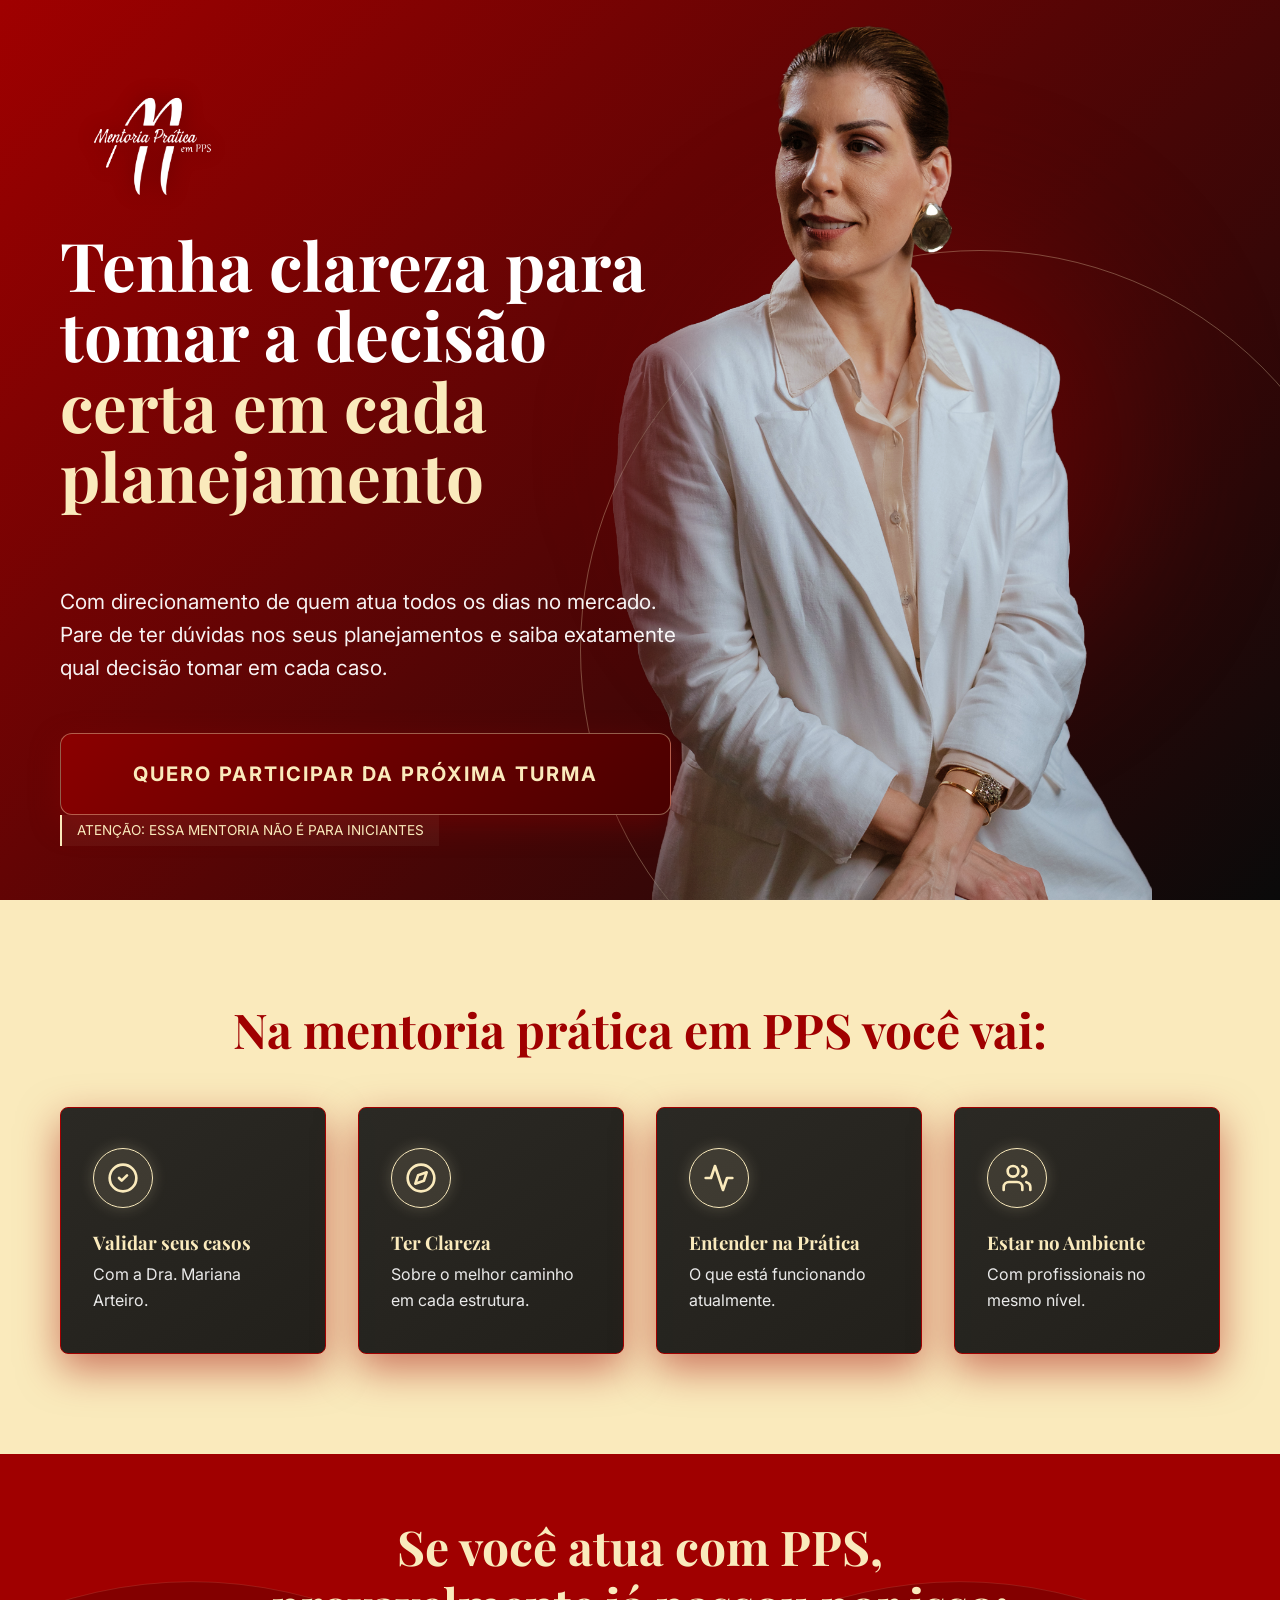
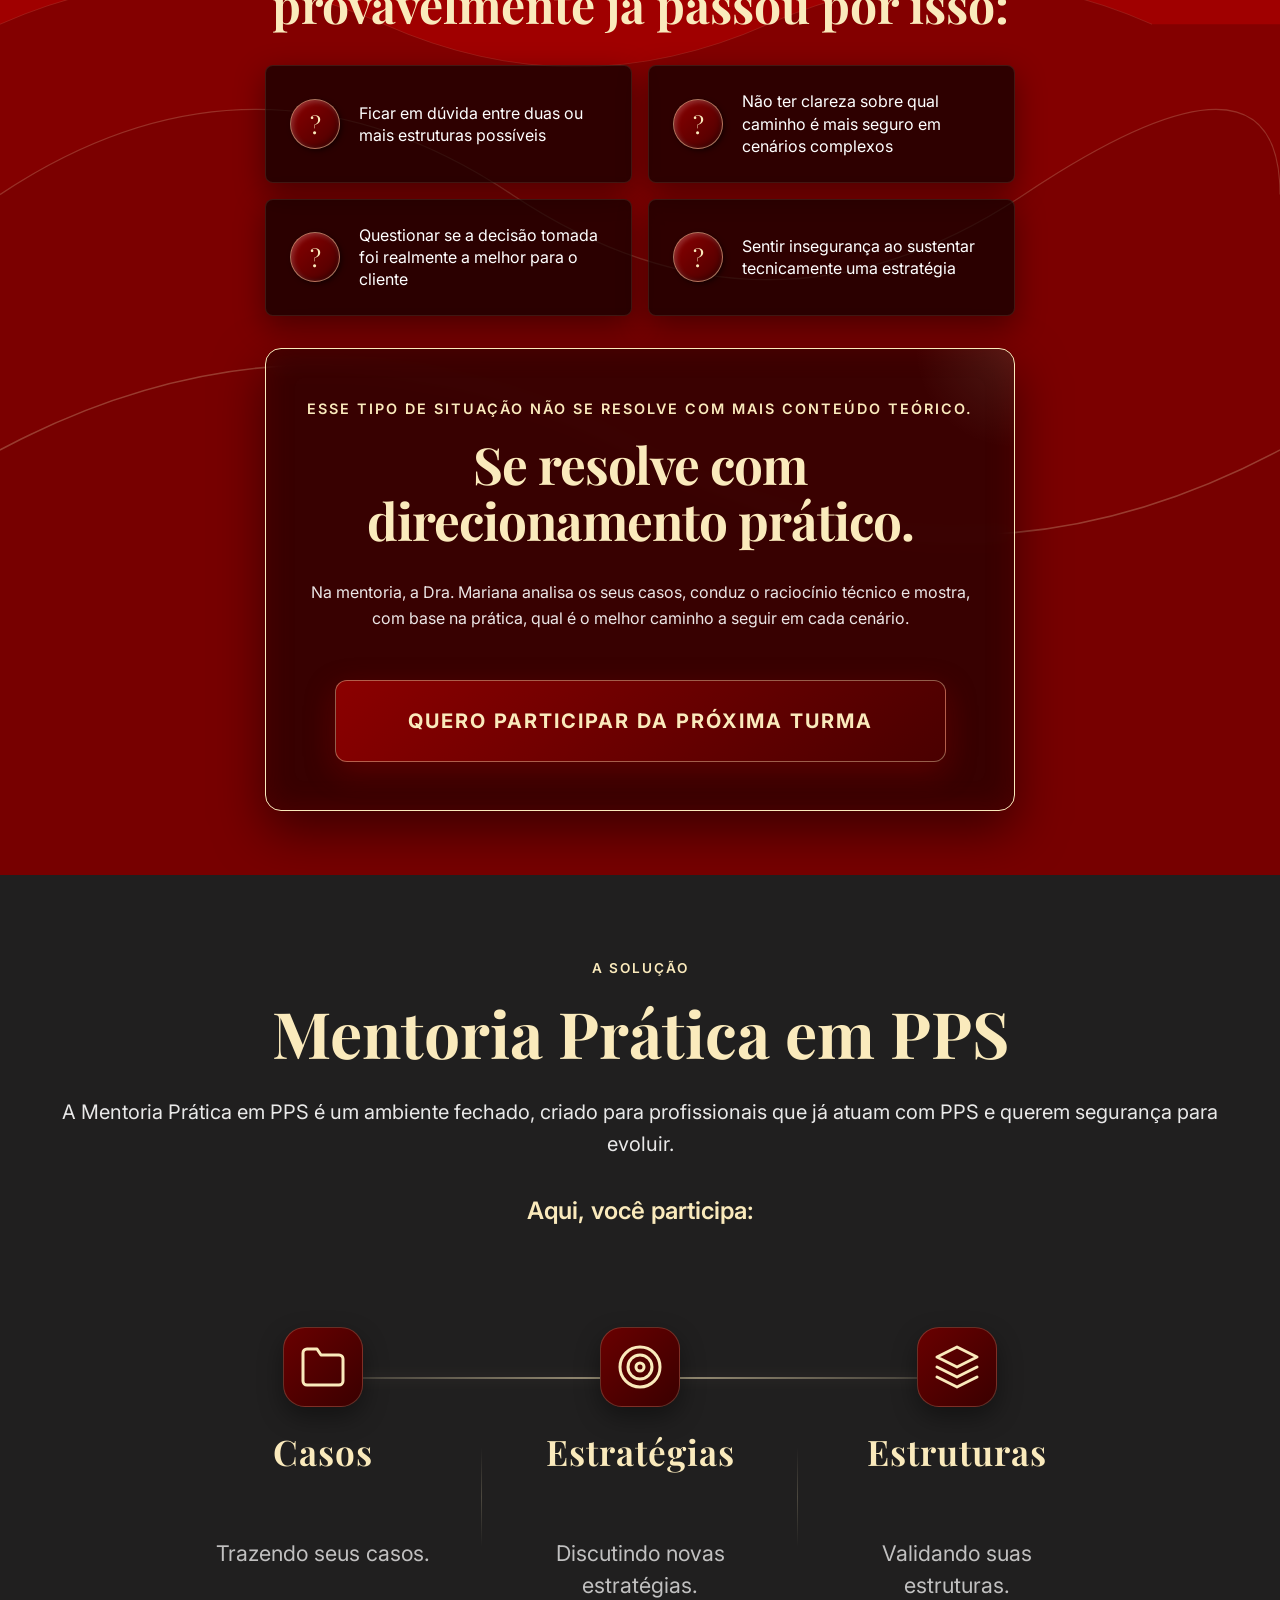
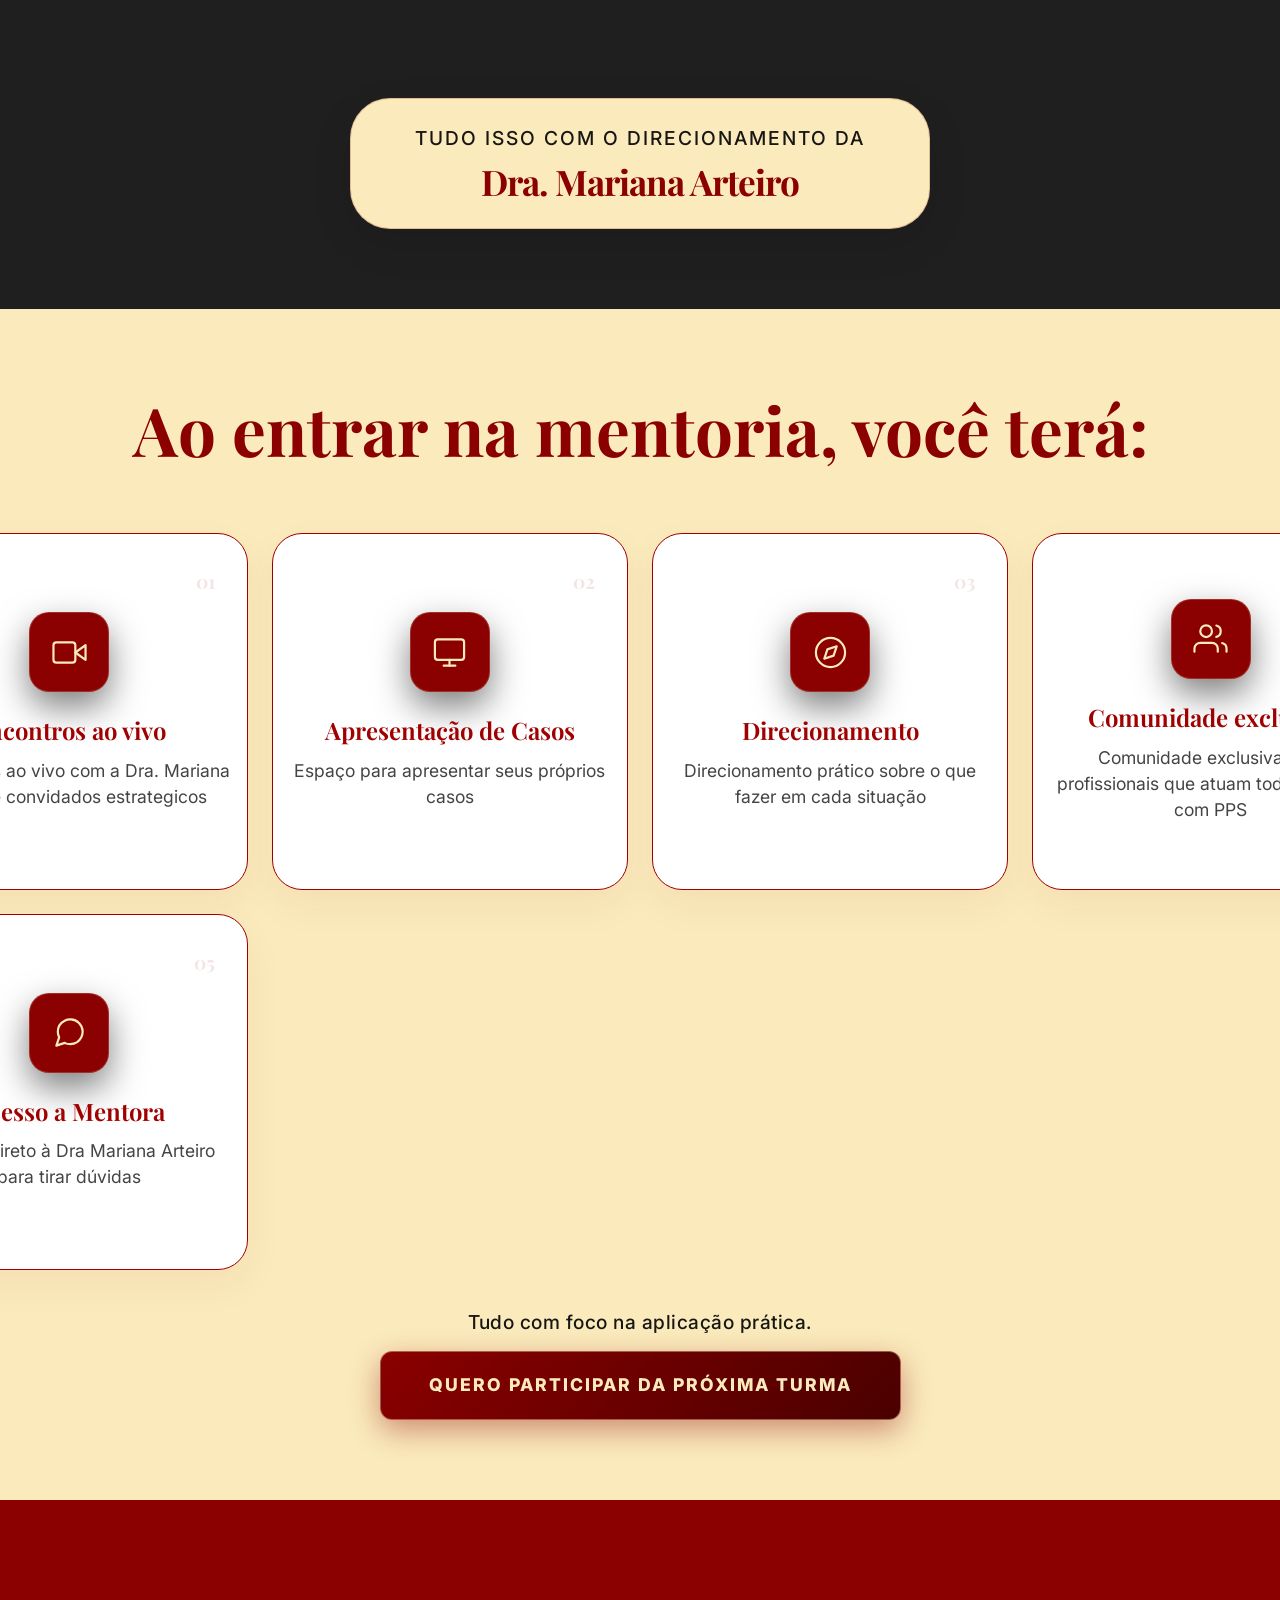
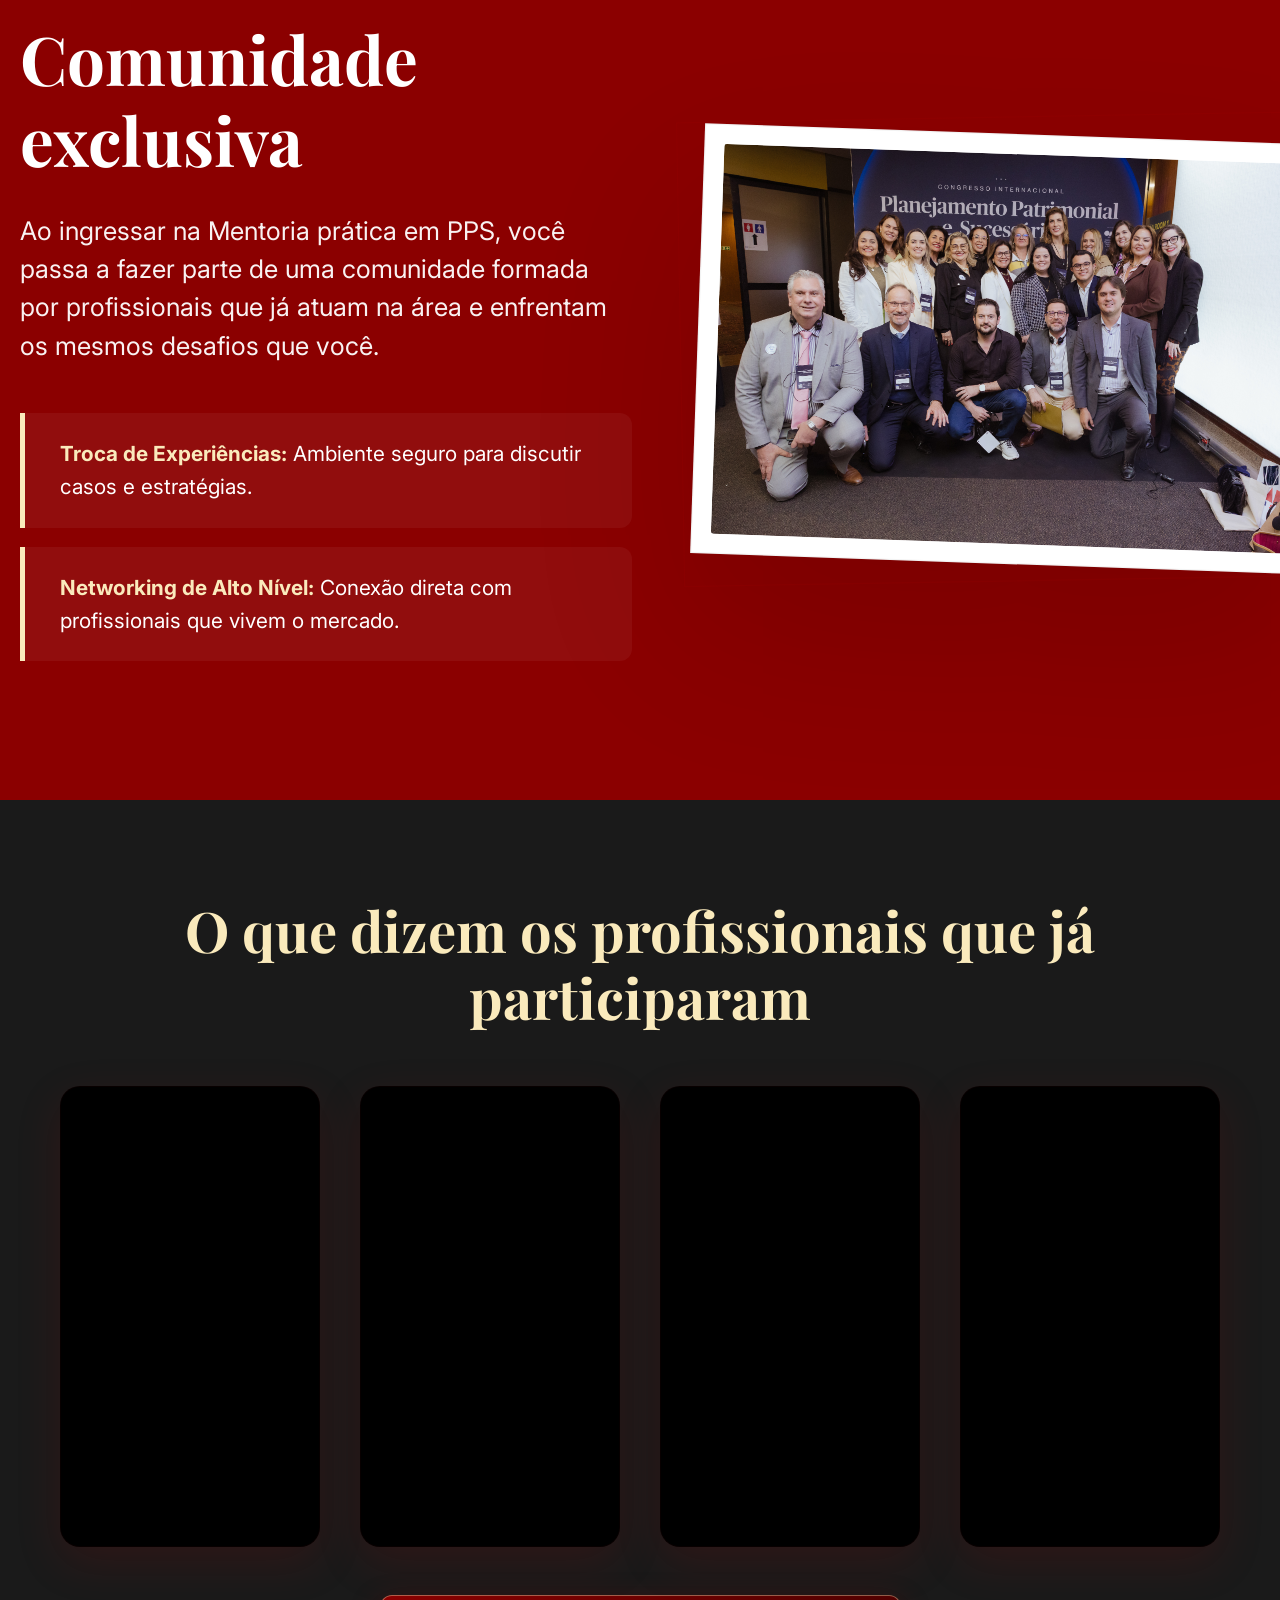
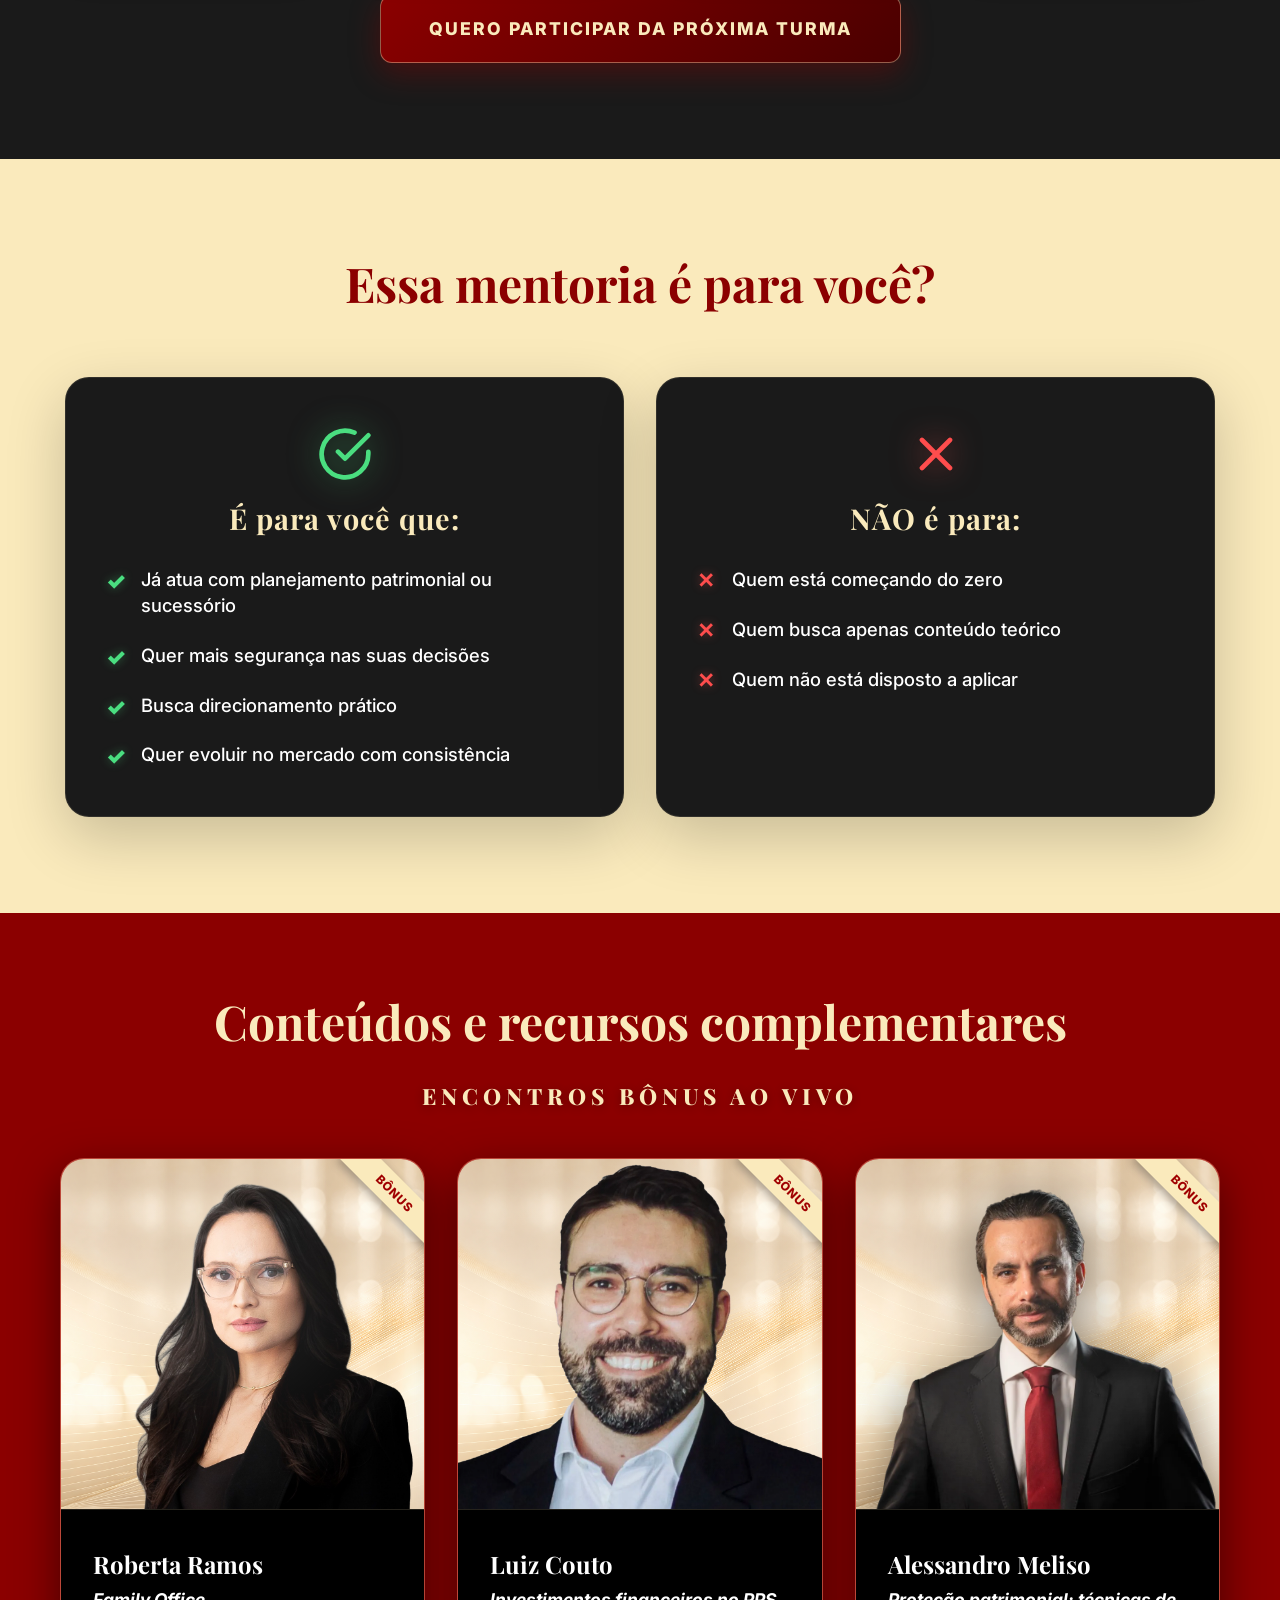
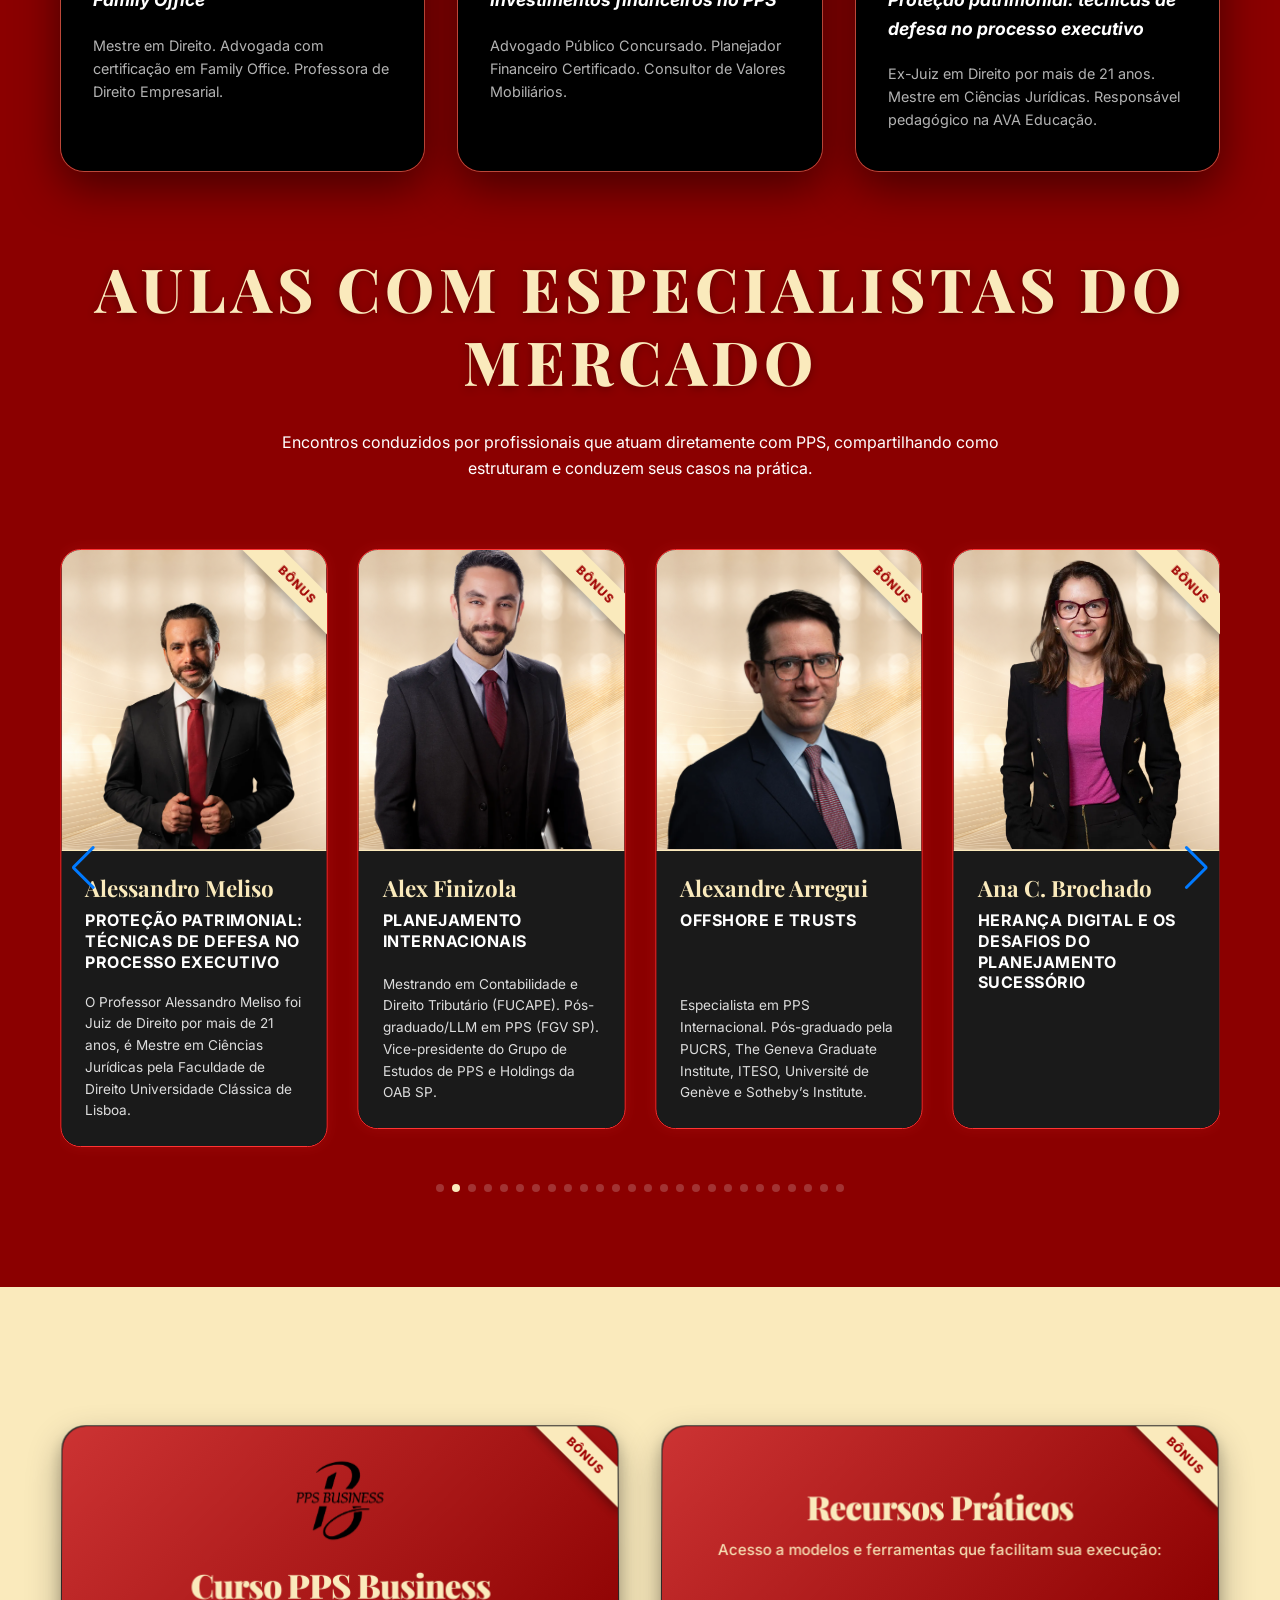
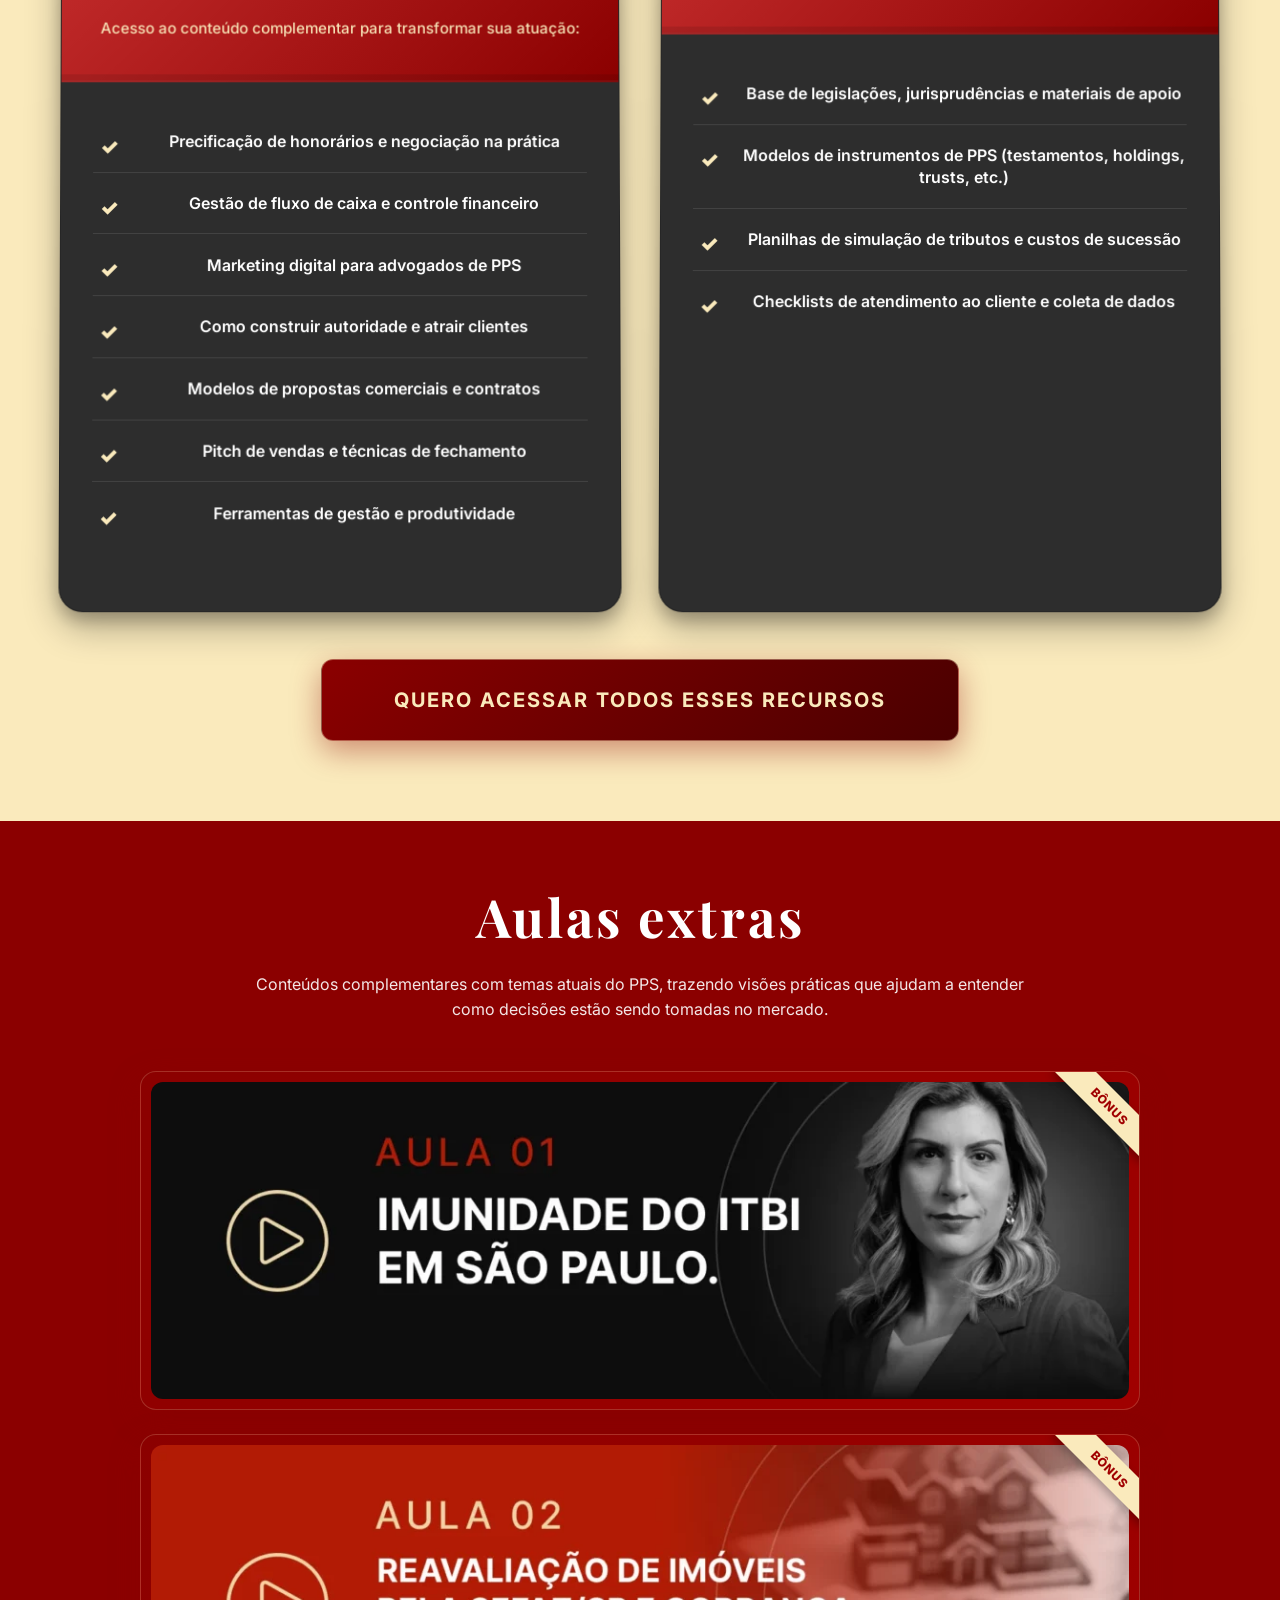
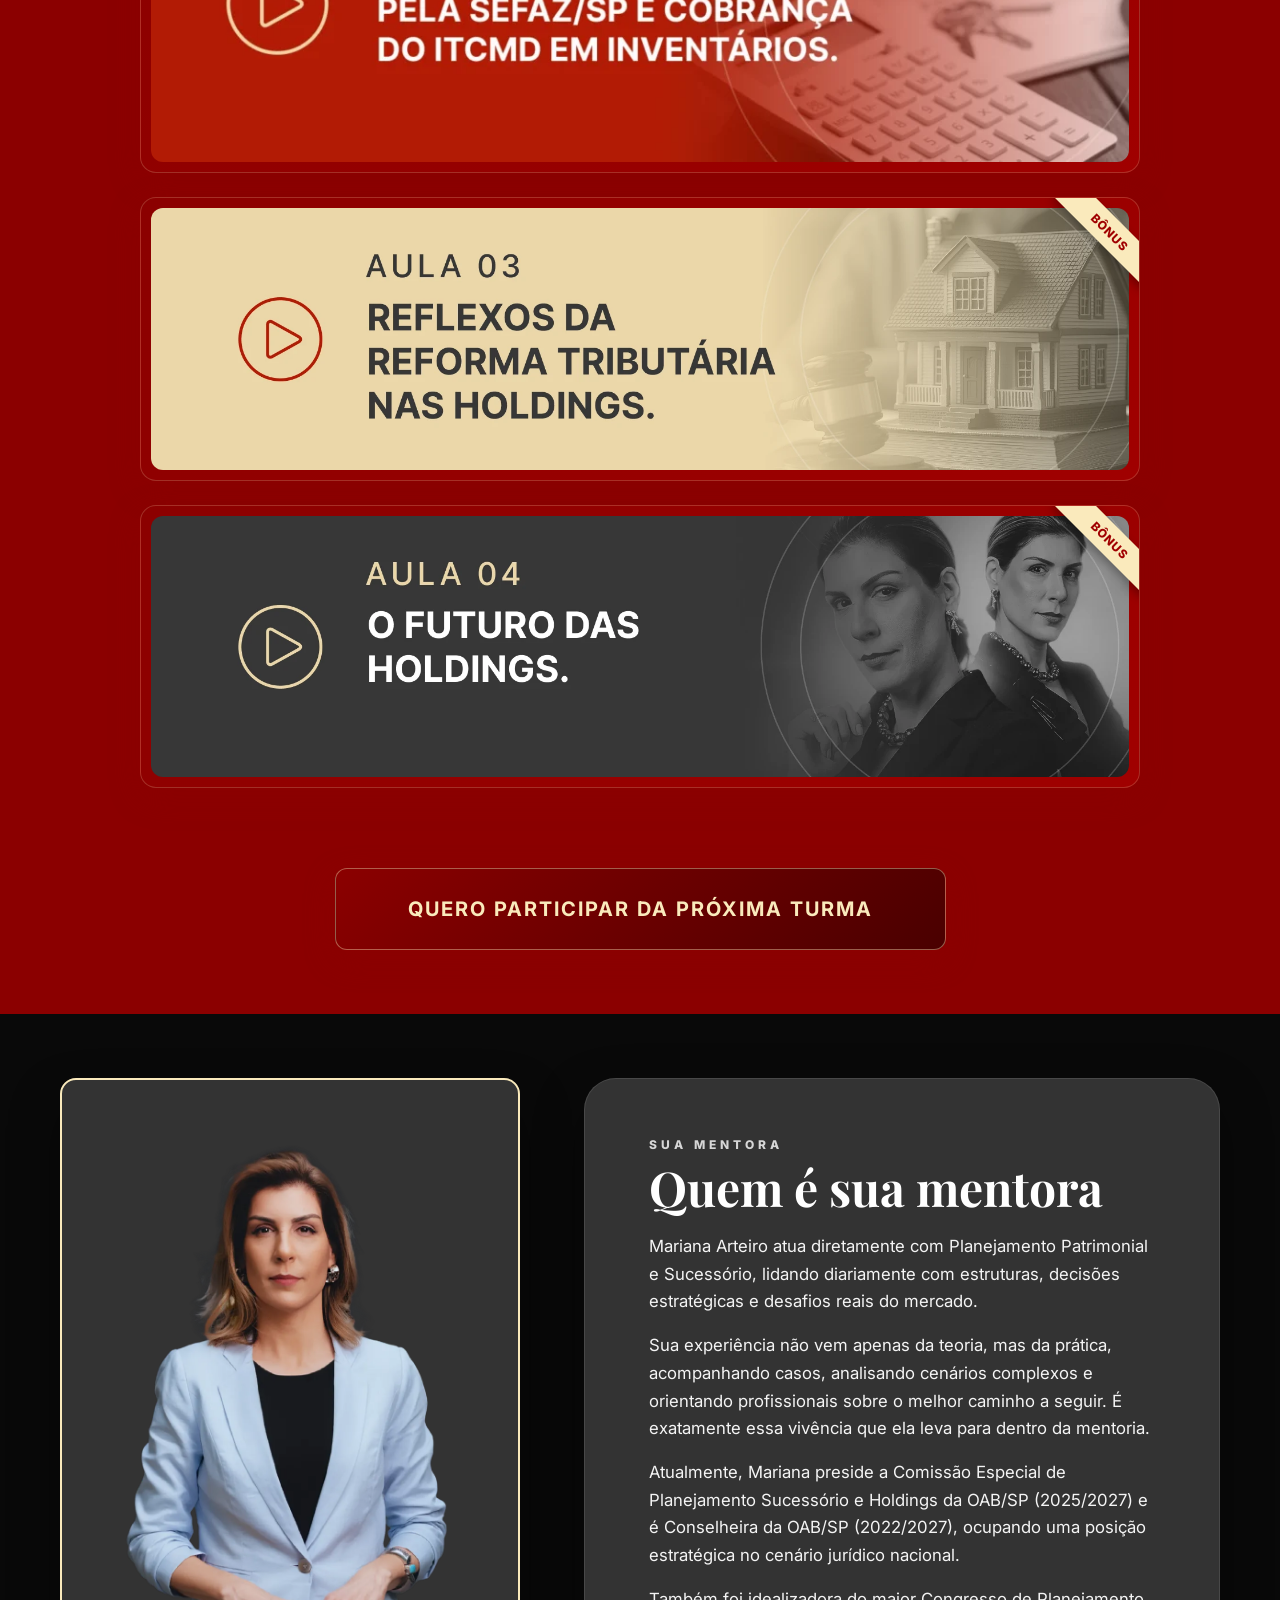
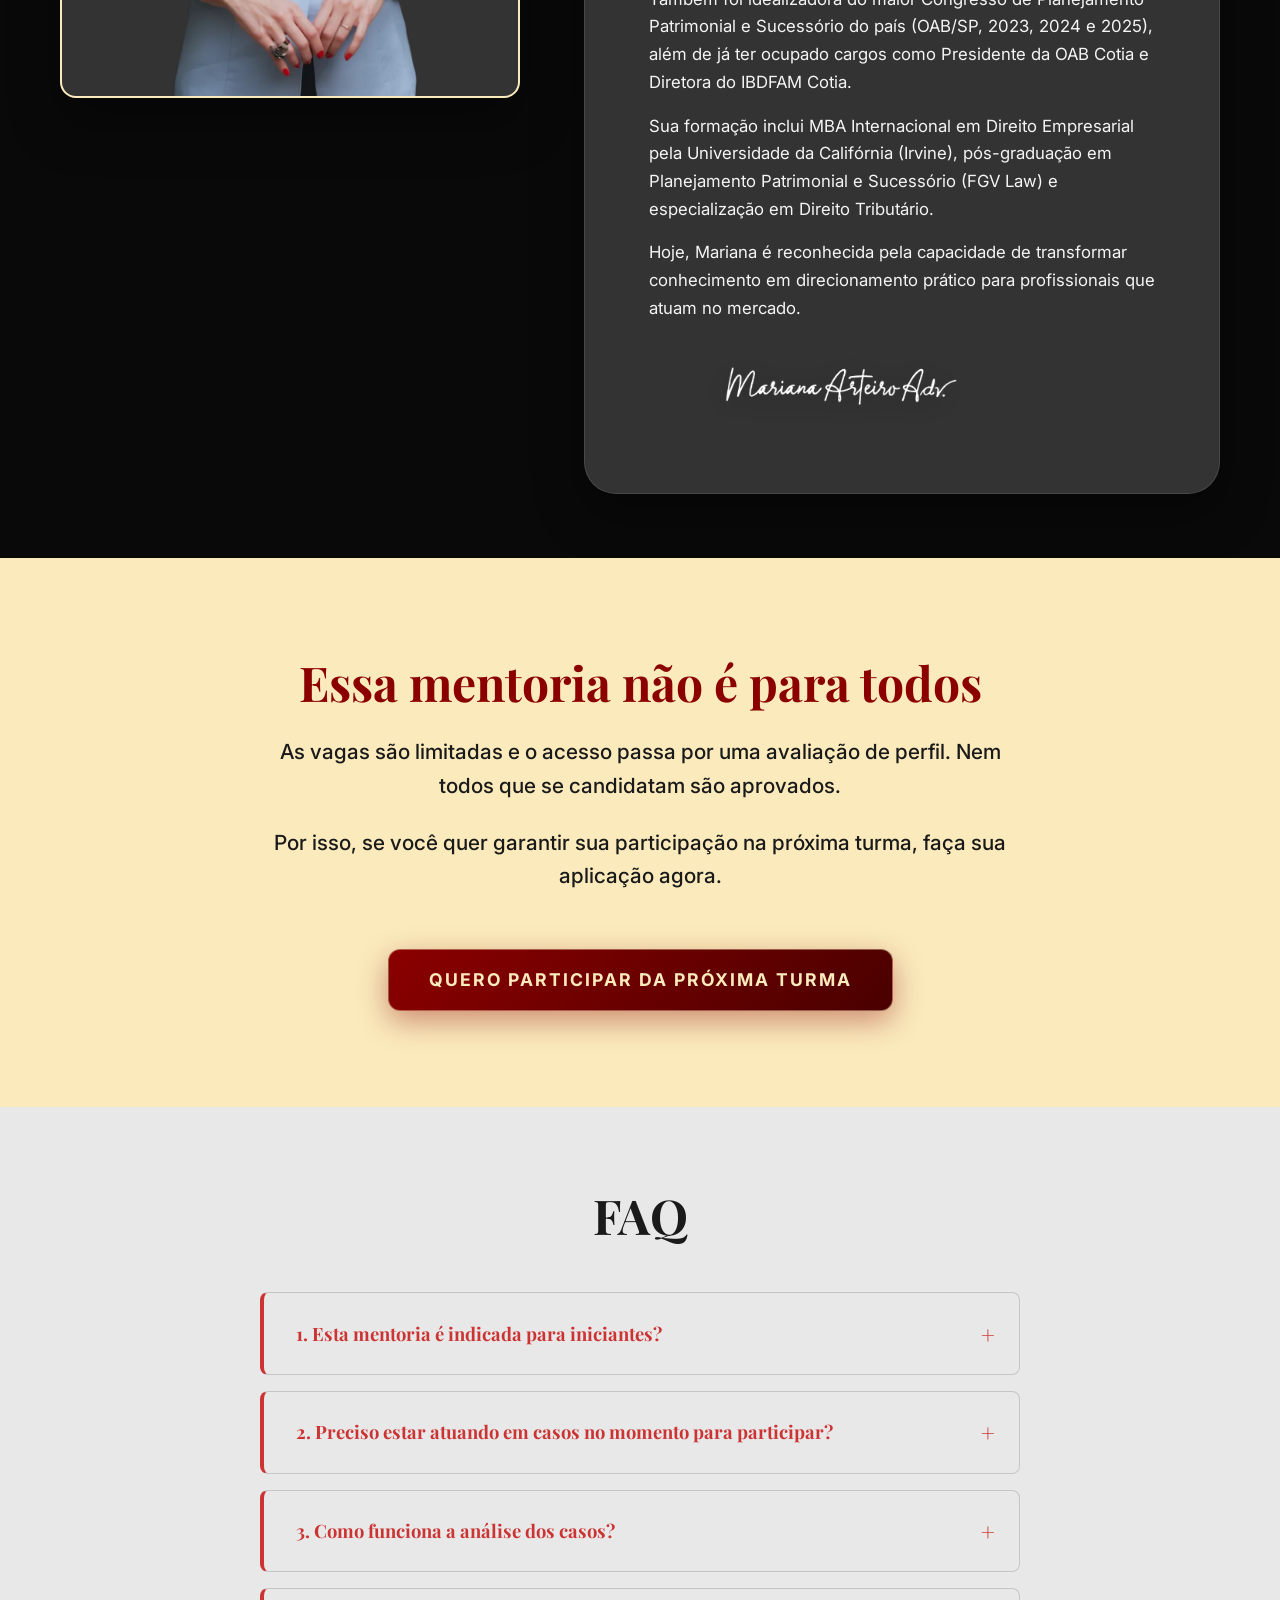
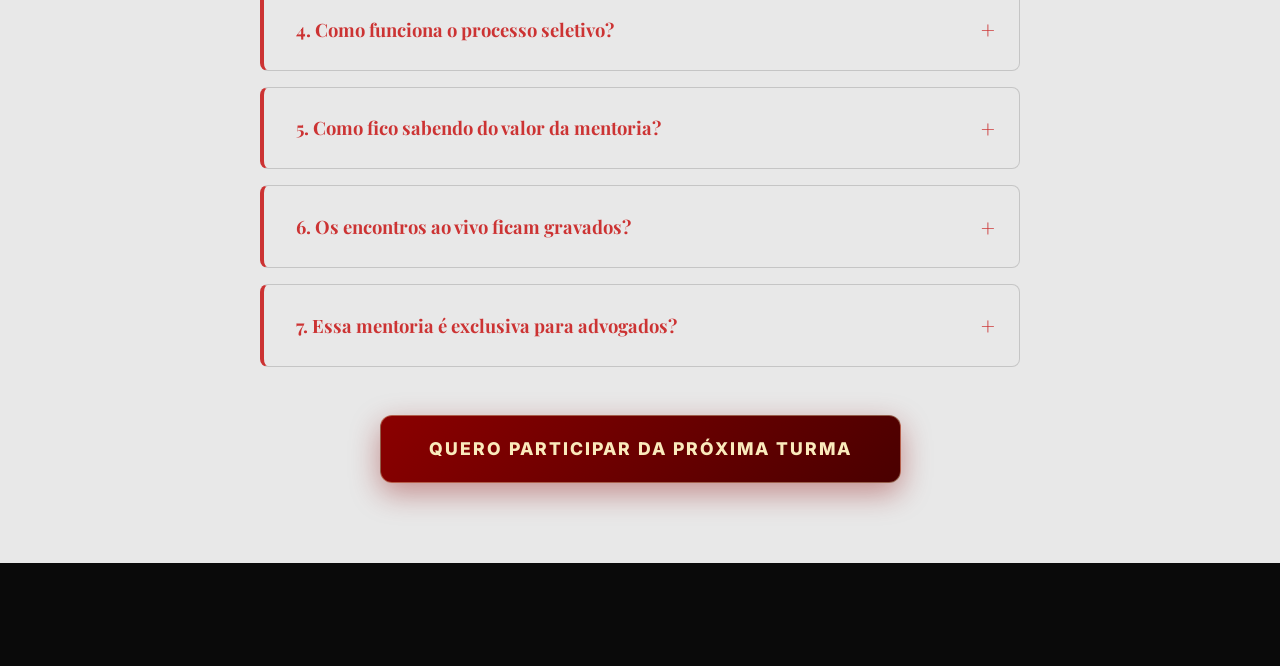
==== index.html @ 2bd65a3e "fix: estabilização total de carregamento mobile e remoção de redundâncias de animação" ====
<!DOCTYPE html>
<html lang="pt-BR">

<head>
    <meta charset="UTF-8">
    <meta name="viewport" content="width=device-width, initial-scale=1.0, maximum-scale=1.0, user-scalable=no">
    <title>Mentoria Prática em PPS | Dra. Mariana Arteiro</title>

    <!-- SEO Meta Tags -->
    <meta name="description"
        content="Mentoria prática em Planejamento Patrimonial e Sucessório. Tenha clareza para tomar a decisão certa com o direcionamento da Dra. Mariana Arteiro.">

    <!-- Open Graph / Facebook -->
    <meta property="og:type" content="website">
    <meta property="og:url" content="https://praticapps.com.br/mentoria/">
    <meta property="og:title" content="Mentoria Prática em PPS | Dra. Mariana Arteiro">
    <meta property="og:description"
        content="Tenha clareza para tomar a decisão certa nos seus planejamentos patrimoniais com o direcionamento da Dra. Mariana Arteiro.">
    <meta property="og:image" content="https://praticapps.com.br/mentoria/assets/hero-dra-mariana.png">

    <!-- Twitter -->
    <meta property="twitter:card" content="summary_large_image">
    <meta property="twitter:title" content="Mentoria Prática em PPS | Dra. Mariana Arteiro">
    <meta property="twitter:description"
        content="Tenha clareza para tomar a decisão certa nos seus planejamentos patrimoniais com o direcionamento da Dra. Mariana Arteiro.">
    <meta property="twitter:image" content="https://praticapps.com.br/mentoria/assets/hero-dra-mariana.png">

    <!-- Fonts -->
    <link rel="preconnect" href="https://fonts.googleapis.com">
    <link rel="preconnect" href="https://fonts.gstatic.com" crossorigin>
    <link
        href="https://fonts.googleapis.com/css2?family=Inter:wght@300;400;500;600&family=Playfair+Display:ital,wght@0,400;0,600;0,700;1,400&display=swap"
        rel="stylesheet">

    <!-- Swiper CSS -->
    <link rel="stylesheet" href="https://cdn.jsdelivr.net/npm/swiper@11/swiper-bundle.min.css" />

    <!-- Custom CSS -->
    <link rel="stylesheet" href="index.css?v=2.2">
</head>

<body>

    <!-- Header -->
    <header class="header">
        <div class="container header-inner">
            <img src="assets/logo-white.webp" alt="Logo Mentoria" class="logo" loading="lazy">
            <a href="https://form.respondi.app/O9RpYylj" class="btn btn-outline"
                aria-label="Aplicar agora para a mentoria">Aplicar Agora</a>
        </div>
    </header>

    <main>
        <!-- SECTION 1: HERO -->
        <section class="hero" id="home">
            <!-- Elementos de Design inspirados na referência -->
            <div class="hero-glow"></div>
            <div class="hero-ring"></div>

            <img src="assets/hero-dra-mariana.png" alt="Dra. Mariana Arteiro" class="hero-main-img" fetchpriority="high"
                loading="eager">
            <div class="container hero-grid reveal">
                <div class="hero-content">
                    <img src="assets/logo-white.webp" alt="Logo Mentoria PPS" class="hero-logo-internal">
                    <h1 class="headline">
                        Tenha clareza para <br>
                        tomar a decisão <br>
                        <span>certa em cada <br>
                            planejamento</span>
                    </h1>
                    <p class="subheadline">Com direcionamento de quem atua todos os dias no mercado.<br>Pare de ter
                        dúvidas
                        nos seus planejamentos e saiba exatamente qual decisão tomar em cada caso.</p>

                    <a href="https://form.respondi.app/O9RpYylj" class="btn btn-primary large hero-btn"
                        aria-label="Quero participar da próxima turma da mentoria">Quero participar da próxima turma</a>
                    <p class="hero-note">ATENÇÃO: ESSA MENTORIA NÃO É PARA INICIANTES</p>
                </div>
            </div>
        </section>

        <!-- SECTION 2: BENEFÍCIOS -->
        <section class="benefits bg-dark reveal">
            <div class="container">
                <h2 class="section-title text-center">Na mentoria prática em PPS você vai:</h2>
                <div class="benefits-grid">
                    <div class="benefit-card">
                        <div class="icon-wrapper">
                            <svg width="32" height="32" viewBox="0 0 24 24" fill="none" stroke="currentColor"
                                stroke-width="2" stroke-linecap="round" stroke-linejoin="round" aria-hidden="true">
                                <path d="M12 22c5.523 0 10-4.477 10-10S17.523 2 12 2 2 6.477 2 12s4.477 10 10 10z">
                                </path>
                                <path d="m9 12 2 2 4-4"></path>
                            </svg>
                        </div>
                        <h3>Validar seus casos</h3>
                        <p>Com a Dra. Mariana Arteiro.</p>
                    </div>
                    <div class="benefit-card">
                        <div class="icon-wrapper">
                            <svg width="32" height="32" viewBox="0 0 24 24" fill="none" stroke="currentColor"
                                stroke-width="2" stroke-linecap="round" stroke-linejoin="round" aria-hidden="true">
                                <circle cx="12" cy="12" r="10"></circle>
                                <polygon points="16.24 7.76 14.12 14.12 7.76 16.24 9.88 9.88 16.24 7.76"></polygon>
                            </svg>
                        </div>
                        <h3>Ter Clareza</h3>
                        <p>Sobre o melhor caminho em cada estrutura.</p>
                    </div>
                    <div class="benefit-card">
                        <div class="icon-wrapper">
                            <svg width="32" height="32" viewBox="0 0 24 24" fill="none" stroke="currentColor"
                                stroke-width="2" stroke-linecap="round" stroke-linejoin="round" aria-hidden="true">
                                <path d="M22 12h-4l-3 9L9 3l-3 9H2"></path>
                            </svg>
                        </div>
                        <h3>Entender na Prática</h3>
                        <p>O que está funcionando atualmente.</p>
                    </div>
                    <div class="benefit-card">
                        <div class="icon-wrapper">
                            <svg width="32" height="32" viewBox="0 0 24 24" fill="none" stroke="currentColor"
                                stroke-width="2" stroke-linecap="round" stroke-linejoin="round" aria-hidden="true">
                                <path d="M16 21v-2a4 4 0 0 0-4-4H6a4 4 0 0 0-4 4v2"></path>
                                <circle cx="9" cy="7" r="4"></circle>
                                <path d="M22 21v-2a4 4 0 0 0-3-3.87"></path>
                                <path d="M16 3.13a4 4 0 0 1 0 7.75"></path>
                            </svg>
                        </div>
                        <h3>Estar no Ambiente</h3>
                        <p>Com profissionais no mesmo nível.</p>
                    </div>
                </div>
            </div>
        </section>

        <!-- SECTION 3: DOR / PROBLEMA -->
        <section class="pain reveal pt-large pb-large">
            <div class="container container-narrow">
                <h2 class="section-title text-center">Se você atua com PPS, provavelmente já passou por isso:</h2>

                <div class="pain-cards mt-5 reveal">
                    <div class="pain-card">
                        <span class="pain-icon">?</span>
                        <p>Ficar em dúvida entre duas ou mais estruturas possíveis</p>
                    </div>
                    <div class="pain-card">
                        <span class="pain-icon">?</span>
                        <p>Não ter clareza sobre qual caminho é mais seguro em cenários complexos</p>
                    </div>
                    <div class="pain-card">
                        <span class="pain-icon">?</span>
                        <p>Questionar se a decisão tomada foi realmente a melhor para o cliente</p>
                    </div>
                    <div class="pain-card">
                        <span class="pain-icon">?</span>
                        <p>Sentir insegurança ao sustentar tecnicamente uma estratégia</p>
                    </div>
                </div>

                <div class="pain-verdict-box mt-large text-center">
                    <p class="verdict-highlight">Esse tipo de situação não se resolve com mais conteúdo teórico.</p>
                    <h3 class="gold-text">Se resolve com direcionamento prático.</h3>
                    <p class="mt-4">Na mentoria, a Dra. Mariana analisa os seus casos, conduz o raciocínio técnico e
                        mostra,
                        com base na prática, qual é o melhor caminho a seguir em cada cenário.</p>

                    <a href="https://form.respondi.app/O9RpYylj" class="btn btn-primary large mt-5"
                        aria-label="Quero participar da próxima turma da mentoria">Quero participar da próxima turma</a>
                </div>
            </div>
        </section>

        <!-- SECTION 4: A MENTORIA (PILARES) -->
        <section id="mentoria" class="section-fullscreen" style="background-color: #201f1f;">
            <div class="container">
                <div class="text-center reveal mb-5">
                    <span class="gold-subtitle">A SOLUÇÃO</span>
                    <h2 class="section-title" style="font-size: clamp(2.5rem, 5vw, 4rem);">Mentoria Prática em PPS</h2>
                    <p class="section-desc max-width-700 mx-auto" style="font-size: 1.25rem;">
                        A Mentoria Prática em PPS é um ambiente fechado, criado para profissionais que já atuam com PPS
                        e querem segurança para evoluir.
                    </p>
                    <p class="mt-4" style="color: var(--color-gold); font-weight: 600; font-size: 1.5rem;">Aqui, você
                        participa:</p>
                </div>

                <div class="participation-grid reveal">
                    <!-- Card 1 -->
                    <div class="p-card">
                        <div class="p-card-header">
                            <div class="p-card-icon" aria-hidden="true">
                                <svg viewBox="0 0 24 24">
                                    <path
                                        d="M22 19a2 2 0 0 1-2 2H4a2 2 0 0 1-2-2V5a2 2 0 0 1 2-2h5l2 3h9a2 2 0 0 1 2 2z" />
                                </svg>
                            </div>
                            <h3>Casos</h3>
                        </div>
                        <div class="p-card-body">
                            <p>Trazendo seus casos.</p>
                        </div>
                    </div>

                    <!-- Card 2 -->
                    <div class="p-card" style="transition-delay: 0.2s;">
                        <div class="p-card-header">
                            <div class="p-card-icon" aria-hidden="true">
                                <svg viewBox="0 0 24 24">
                                    <circle cx="12" cy="12" r="10" />
                                    <circle cx="12" cy="12" r="6" />
                                    <circle cx="12" cy="12" r="2" />
                                </svg>
                            </div>
                            <h3>Estratégias</h3>
                        </div>
                        <div class="p-card-body">
                            <p>Discutindo novas estratégias.</p>
                        </div>
                    </div>

                    <!-- Card 3 -->
                    <div class="p-card" style="transition-delay: 0.4s;">
                        <div class="p-card-header">
                            <div class="p-card-icon" aria-hidden="true">
                                <svg viewBox="0 0 24 24">
                                    <path d="M12 2L2 7l10 5 10-5-10-5zM2 17l10 5 10-5M2 12l10 5 10-5" />
                                </svg>
                            </div>
                            <h3>Estruturas</h3>
                        </div>
                        <div class="p-card-body">
                            <p>Validando suas estruturas.</p>
                        </div>
                    </div>
                </div>

                <div class="human-direction-reveal reveal">
                    <div class="human-direction-box">
                        <p>Tudo isso com o direcionamento da</p>
                        <h3>Dra. Mariana Arteiro</h3>
                    </div>
                </div>
            </div>
        </section>

        <!-- SECTION 5: COMO FUNCIONA NA PRÁTICA (100vh) -->
        <section id="detalhes-praticos" class="section-fullscreen" style="background-color: #FAEABC;">
            <div class="container">
                <div class="practical-mechanics-reveal reveal">
                    <h3 class="section-title text-center">Ao entrar na mentoria, você terá:</h3>

                    <div class="practical-grid reveal">
                        <!-- Card 01 -->
                        <div class="practical-card">
                            <span class="p-number">01</span>
                            <div class="p-icon-box" aria-hidden="true">
                                <svg viewBox="0 0 24 24">
                                    <path d="M23 7l-7 5 7 5V7z" />
                                    <rect x="1" y="5" width="15" height="14" rx="2" ry="2" />
                                </svg>
                            </div>
                            <h3>Encontros ao vivo</h3>
                            <p>Discussões ao vivo com a Dra. Mariana Arteiro e convidados estrategicos</p>
                        </div>

                        <!-- Card 02 -->
                        <div class="practical-card" style="transition-delay: 0.1s;">
                            <span class="p-number">02</span>
                            <div class="p-icon-box" aria-hidden="true">
                                <svg viewBox="0 0 24 24">
                                    <rect x="2" y="3" width="20" height="14" rx="2" ry="2" />
                                    <line x1="8" y1="21" x2="16" y2="21" />
                                    <line x1="12" y1="17" x2="12" y2="21" />
                                </svg>
                            </div>
                            <h3>Apresentação de Casos</h3>
                            <p>Espaço para apresentar seus próprios casos</p>
                        </div>

                        <!-- Card 03 -->
                        <div class="practical-card" style="transition-delay: 0.2s;">
                            <span class="p-number">03</span>
                            <div class="p-icon-box" aria-hidden="true">
                                <svg viewBox="0 0 24 24">
                                    <circle cx="12" cy="12" r="10" />
                                    <polygon points="16.24 7.76 14.12 14.12 7.76 16.24 9.88 9.88 16.24 7.76" />
                                </svg>
                            </div>
                            <h3>Direcionamento</h3>
                            <p>Direcionamento prático sobre o que fazer em cada situação</p>
                        </div>

                        <!-- Card 04 -->
                        <div class="practical-card" style="transition-delay: 0.3s;">
                            <span class="p-number">04</span>
                            <div class="p-icon-box" aria-hidden="true">
                                <svg viewBox="0 0 24 24">
                                    <path d="M17 21v-2a4 4 0 0 0-4-4H5a4 4 0 0 0-4 4v2" />
                                    <circle cx="9" cy="7" r="4" />
                                    <path d="M23 21v-2a4 4 0 0 0-3-3.87" />
                                    <path d="M16 3.13a4 4 0 0 1 0 7.75" />
                                </svg>
                            </div>
                            <h3>Comunidade exclusiva</h3>
                            <p>Comunidade exclusiva com profissionais que atuam todos os dias com PPS</p>
                        </div>

                        <!-- Card 05 -->
                        <div class="practical-card" style="transition-delay: 0.4s;">
                            <span class="p-number">05</span>
                            <div class="p-icon-box" aria-hidden="true">
                                <svg viewBox="0 0 24 24">
                                    <path
                                        d="M21 11.5a8.38 8.38 0 0 1-.9 3.8 8.5 8.5 0 0 1-7.6 4.7 8.38 8.38 0 0 1-3.8-.9L3 21l1.9-5.7a8.38 8.38 0 0 1-.9-3.8 8.5 8.5 0 0 1 4.7-7.6 8.38 8.38 0 0 1 3.8-.9h.5a8.48 8.48 0 0 1 8 8v.5z" />
                                </svg>
                            </div>
                            <h3>Acesso a Mentora</h3>
                            <p>Acesso direto à Dra Mariana Arteiro para tirar dúvidas</p>
                        </div>
                    </div>

                    <div class="practical-section-footer reveal">
                        <p class="practical-closure">Tudo com foco na aplicação prática.</p>
                        <a href="https://form.respondi.app/O9RpYylj" class="btn-beige-gold red-pill"
                            aria-label="Aplicar para participar da próxima turma da mentoria">Quero participar da
                            próxima turma</a>
                    </div>
                </div>
            </div>
        </section>

        <!-- SECTION 6: COMUNIDADE -->
        <section id="comunidade" class="community section-fullscreen reveal"
            style="background-color: #8b0000; margin-bottom: 0;">
            <div class="container community-grid">
                <div class="community-content reveal">
                    <h2 class="section-title">Comunidade exclusiva</h2>
                    <p class="section-desc">
                        Ao ingressar na Mentoria prática em PPS, você passa a fazer parte de uma comunidade
                        formada por profissionais que já atuam na área e enfrentam os mesmos desafios que você.
                    </p>
                    <div class="community-features mt-4">
                        <div class="c-feature">
                            <strong>Troca de Experiências:</strong> Ambiente seguro para discutir casos e estratégias.
                        </div>
                        <div class="c-feature mt-3">
                            <strong>Networking de Alto Nível:</strong> Conexão direta com profissionais que vivem o
                            mercado.
                        </div>
                    </div>
                </div>

                <div class="community-image-box reveal">
                    <div class="premium-frame">
                        <img src="assets/comunidade.jpg" alt="Profissionais reunidos na Comunidade Mentoria PPS"
                            loading="lazy">
                    </div>
                </div>
            </div>
        </section>

        <!-- SECTION 7: DEPOIMENTOS (VERTICAL SHORTS STYLE) -->
        <section class="testimonials section-fullscreen reveal" style="background-color: #1a1a1a;">
            <div class="container">
                <h2 class="section-title text-center">O que dizem os profissionais que já participaram</h2>
                <div class="video-grid mt-4">
                    <!-- Depoimento 1 -->
                    <div class="video-card">
                        <div class="video-wrapper">
                            <iframe src="https://www.youtube.com/embed/aMyfd90A0jY" title="YouTube video player"
                                frameborder="0"
                                allow="accelerometer; autoplay; clipboard-write; encrypted-media; gyroscope; picture-in-picture; web-share"
                                allowfullscreen>
                            </iframe>
                        </div>
                    </div>

                    <!-- Depoimento 2 -->
                    <div class="video-card">
                        <div class="video-wrapper">
                            <iframe src="https://www.youtube.com/embed/X3MEtRx9akI" title="YouTube video player"
                                frameborder="0"
                                allow="accelerometer; autoplay; clipboard-write; encrypted-media; gyroscope; picture-in-picture; web-share"
                                allowfullscreen>
                            </iframe>
                        </div>
                    </div>

                    <!-- Depoimento 3 -->
                    <div class="video-card">
                        <div class="video-wrapper">
                            <iframe src="https://www.youtube.com/embed/XH7kzkq9QDE" title="YouTube video player"
                                frameborder="0"
                                allow="accelerometer; autoplay; clipboard-write; encrypted-media; gyroscope; picture-in-picture; web-share"
                                allowfullscreen>
                            </iframe>
                        </div>
                    </div>

                    <!-- Depoimento 4 -->
                    <div class="video-card">
                        <div class="video-wrapper">
                            <iframe src="https://www.youtube.com/embed/uVnyVaJ7SKg" title="YouTube video player"
                                frameborder="0"
                                allow="accelerometer; autoplay; clipboard-write; encrypted-media; gyroscope; picture-in-picture; web-share"
                                allowfullscreen>
                            </iframe>
                        </div>
                    </div>
                </div>
                <div class="text-center mt-5">
                    <a href="https://form.respondi.app/O9RpYylj" class="btn btn-primary"
                        aria-label="Quero participar da próxima turma da mentoria">Quero participar da próxima turma</a>
                </div>
            </div>
        </section>

        <!-- SECTION 8: PARA QUEM É -->
        <section class="target-audience reveal pt-large pb-large">
            <div class="container">
                <h2 class="section-title text-center mb-5">Essa mentoria é para você?</h2>

                <div class="audience-grid">
                    <div class="audience-card positive">
                        <div class="audience-header">
                            <svg width="32" height="32" viewBox="0 0 24 24" fill="none" stroke="currentColor"
                                stroke-width="2" stroke-linecap="round" stroke-linejoin="round" aria-hidden="true">
                                <path d="M22 11.08V12a10 10 0 1 1-5.93-9.14"></path>
                                <polyline points="22 4 12 14.01 9 11.01"></polyline>
                            </svg>
                            <h3>É para você que:</h3>
                        </div>
                        <ul>
                            <li>Já atua com planejamento patrimonial ou sucessório</li>
                            <li>Quer mais segurança nas suas decisões</li>
                            <li>Busca direcionamento prático</li>
                            <li>Quer evoluir no mercado com consistência</li>
                        </ul>
                    </div>

                    <div class="audience-card negative">
                        <div class="audience-header">
                            <svg width="32" height="32" viewBox="0 0 24 24" fill="none" stroke="currentColor"
                                stroke-width="2" stroke-linecap="round" stroke-linejoin="round" aria-hidden="true">
                                <line x1="18" y1="6" x2="6" y2="18"></line>
                                <line x1="6" y1="6" x2="18" y2="18"></line>
                            </svg>
                            <h3>NÃO é para:</h3>
                        </div>
                        <ul>
                            <li>Quem está começando do zero</li>
                            <li>Quem busca apenas conteúdo teórico</li>
                            <li>Quem não está disposto a aplicar</li>
                        </ul>
                    </div>
                </div>
            </div>
        </section>

        <!-- SECTION 9: CONTEÚDOS COMPLEMENTARES -->
        <section class="bonus-resources reveal pt-large pb-large">
            <div class="container">
                <h2 class="section-title text-center">Conteúdos e recursos complementares</h2>

                <!-- 9.1 Bônus ao Vivo -->
                <h3 class="subsection-title mt-4">Encontros Bônus ao Vivo</h3>
                <div class="bonus-grid reveal">
                    <div class="bonus-card">
                        <span class="bonus-tag">BÔNUS</span>
                        <div class="bonus-image-wrapper">
                            <img src="assets/palestrantes/roberta-ramos.png" alt="Roberta Ramos" loading="lazy">
                        </div>
                        <div class="bonus-content">
                            <h4>Roberta Ramos</h4>
                            <p class="bonus-theme">Family Office</p>
                            <p class="bonus-cv">Mestre em Direito. Advogada com certificação em Family Office.
                                Professora de
                                Direito Empresarial.</p>
                        </div>
                    </div>
                    <div class="bonus-card">
                        <span class="bonus-tag">BÔNUS</span>
                        <div class="bonus-image-wrapper">
                            <img src="assets/palestrantes/luiz-couto.webp" alt="Luiz Couto" loading="lazy">
                        </div>
                        <div class="bonus-content">
                            <h4>Luiz Couto</h4>
                            <p class="bonus-theme">Investimentos financeiros no PPS</p>
                            <p class="bonus-cv">Advogado Público Concursado. Planejador Financeiro Certificado.
                                Consultor de
                                Valores Mobiliários.</p>
                        </div>
                    </div>
                    <div class="bonus-card">
                        <span class="bonus-tag">BÔNUS</span>
                        <div class="bonus-image-wrapper">
                            <img src="assets/palestrantes/alessandro-meliso.webp" alt="Alessandro Meliso"
                                loading="lazy">
                        </div>
                        <div class="bonus-content">
                            <h4>Alessandro Meliso</h4>
                            <p class="bonus-theme">Proteção patrimonial: técnicas de defesa no processo executivo</p>
                            <p class="bonus-cv">Ex-Juiz em Direito por mais de 21 anos. Mestre em Ciências Jurídicas.
                                Responsável pedagógico na AVA Educação.</p>
                        </div>
                    </div>
                </div>

                <!-- 9.2 Especialistas (SWIPER CAROUSEL) -->
                <div class="specialists-section mt-large reveal">
                    <h3 class="subsection-title text-center">Aulas com especialistas do mercado</h3>
                    <p class="text-center mb-5 max-w-800 mx-auto">Encontros conduzidos por profissionais que atuam
                        diretamente com PPS, compartilhando como estruturam e conduzem seus casos na prática.</p>

                    <!-- Swiper -->
                    <div class="swiper specialistsSlider">
                        <div class="swiper-wrapper" id="speakers-wrapper">
                            <div class="swiper-slide" data-name="Adriana Pacheco">
                                <div class="speaker-card">
                                    <span class="bonus-tag">BÔNUS</span>
                                    <img src="assets/palestrantes/adriana-pacheco.webp" alt="Adriana Pacheco" class="speaker-img" loading="lazy">
                                    <div class="speaker-info">
                                        <h4 class="speaker-name">Adriana Pacheco</h4>
                                        <p class="speaker-theme">Estruturas internacionais de PPS: joint tenancy with rights of survivorship</p>
                                    </div>
                                </div>
                            </div>
                            <div class="swiper-slide" data-name="Alessandro Meliso">
                                <div class="speaker-card">
                                    <span class="bonus-tag">BÔNUS</span>
                                    <img src="assets/palestrantes/alessandro-meliso.webp" alt="Alessandro Meliso" class="speaker-img" loading="lazy">
                                    <div class="speaker-info">
                                        <h4 class="speaker-name">Alessandro Meliso</h4>
                                        <p class="speaker-theme">Proteção patrimonial: técnicas de defesa no processo executivo</p>
                                        <p class="speaker-cv">O Professor Alessandro Meliso foi Juiz de Direito por mais de 21 anos, é Mestre em Ciências Jurídicas pela Faculdade de Direito Universidade Clássica de Lisboa.</p>
                                    </div>
                                </div>
                            </div>
                            <div class="swiper-slide" data-name="Alex Finizola">
                                <div class="speaker-card">
                                    <span class="bonus-tag">BÔNUS</span>
                                    <img src="assets/palestrantes/alex-finizola.webp" alt="Alex Finizola" class="speaker-img" loading="lazy">
                                    <div class="speaker-info">
                                        <h4 class="speaker-name">Alex Finizola</h4>
                                        <p class="speaker-theme">Planejamento internacionais</p>
                                        <p class="speaker-cv">Mestrando em Contabilidade e Direito Tributário (FUCAPE). Pós-graduado/LLM em PPS (FGV SP). Vice-presidente do Grupo de Estudos de PPS e Holdings da OAB SP.</p>
                                    </div>
                                </div>
                            </div>
                            <div class="swiper-slide" data-name="Alexandre Arregui">
                                <div class="speaker-card">
                                    <span class="bonus-tag">BÔNUS</span>
                                    <img src="assets/palestrantes/alexandre-arregui.webp" alt="Alexandre Arregui" class="speaker-img" loading="lazy">
                                    <div class="speaker-info">
                                        <h4 class="speaker-name">Alexandre Arregui</h4>
                                        <p class="speaker-theme">Offshore e Trusts</p>
                                        <p class="speaker-cv">Especialista em PPS Internacional. Pós-graduado pela PUCRS, The Geneva Graduate Institute, ITESO, Université de Genève e Sotheby’s Institute.</p>
                                    </div>
                                </div>
                            </div>
                            <div class="swiper-slide" data-name="Ana C. Brochado">
                                <div class="speaker-card">
                                    <span class="bonus-tag">BÔNUS</span>
                                    <img src="assets/palestrantes/ana-carolina.webp" alt="Ana C. Brochado" class="speaker-img" loading="lazy">
                                    <div class="speaker-info">
                                        <h4 class="speaker-name">Ana C. Brochado</h4>
                                        <p class="speaker-theme">Herança digital e os desafios do planejamento sucessório</p>
                                    </div>
                                </div>
                            </div>
                            <div class="swiper-slide" data-name="Felipe Esteves">
                                <div class="speaker-card">
                                    <span class="bonus-tag">BÔNUS</span>
                                    <img src="assets/palestrantes/felipe-esteves.webp" alt="Felipe Esteves" class="speaker-img" loading="lazy">
                                    <div class="speaker-info">
                                        <h4 class="speaker-name">Felipe Esteves</h4>
                                        <p class="speaker-theme">Holding rural</p>
                                        <p class="speaker-cv">Advogado especialista em contratos e planejamento tributário no agronegócio.</p>
                                    </div>
                                </div>
                            </div>
                            <div class="swiper-slide" data-name="Isabella Paranaguá">
                                <div class="speaker-card">
                                    <span class="bonus-tag">BÔNUS</span>
                                    <img src="assets/palestrantes/isabella-paranagua.webp" alt="Isabella Paranaguá" class="speaker-img" loading="lazy">
                                    <div class="speaker-info">
                                        <h4 class="speaker-name">Isabella Paranaguá</h4>
                                        <p class="speaker-theme">Contratos de namoro e união estável</p>
                                        <p class="speaker-cv">Conselheira federal da OAB. Presidente da Comissão Nacional de Sucessões do CFOAB. Pós-doutora pela Universidade de Birmingham.</p>
                                    </div>
                                </div>
                            </div>
                            <div class="swiper-slide" data-name="Jefferson Valentin">
                                <div class="speaker-card">
                                    <span class="bonus-tag">BÔNUS</span>
                                    <img src="assets/palestrantes/jefferson-valentin.webp" alt="Jefferson Valentin" class="speaker-img" loading="lazy">
                                    <div class="speaker-info">
                                        <h4 class="speaker-name">Jefferson Valentin</h4>
                                        <p class="speaker-theme">Reflexos da Reforma Tributária nos Planejamentos</p>
                                        <p class="speaker-cv">Auditor Fiscal da Receita Estadual de São Paulo, Inspetor de Fiscalização do ITCMD.</p>
                                    </div>
                                </div>
                            </div>
                            <div class="swiper-slide" data-name="João Teixeira">
                                <div class="speaker-card">
                                    <span class="bonus-tag">BÔNUS</span>
                                    <img src="assets/palestrantes/joao-teixeira.webp" alt="João Teixeira" class="speaker-img" loading="lazy">
                                    <div class="speaker-info">
                                        <h4 class="speaker-name">João Teixeira</h4>
                                        <p class="speaker-theme">Governança</p>
                                        <p class="speaker-cv">Conselheiro Consultivo Certificado. Consultor em PPS e Governança Familiar há 16 anos. Professor de Governança Corporativa em MBA.</p>
                                    </div>
                                </div>
                            </div>
                            <div class="swiper-slide" data-name="Jonatas Albino">
                                <div class="speaker-card">
                                    <span class="bonus-tag">BÔNUS</span>
                                    <img src="assets/palestrantes/jonatas-albino.webp" alt="Jonatas Albino" class="speaker-img" loading="lazy">
                                    <div class="speaker-info">
                                        <h4 class="speaker-name">Jonatas Albino</h4>
                                        <p class="speaker-theme">ITCMD na visão da SEFAZ/SP</p>
                                        <p class="speaker-cv">Chefe do Núcleo de fiscalização de ITCMD na UGC/ITCMD da SEFAZ/SP.</p>
                                    </div>
                                </div>
                            </div>
                            <div class="swiper-slide" data-name="Líbera Copetti">
                                <div class="speaker-card">
                                    <span class="bonus-tag">BÔNUS</span>
                                    <img src="assets/palestrantes/libera-copetti.webp" alt="Líbera Copetti" class="speaker-img" loading="lazy">
                                    <div class="speaker-info">
                                        <h4 class="speaker-name">Líbera Copetti</h4>
                                        <p class="speaker-theme">PPS no agronegócio</p>
                                        <p class="speaker-cv">Professora. Mestre em Direito. Presidente da Comissão Nacional do Agronegócio do IBDFAM.</p>
                                    </div>
                                </div>
                            </div>
                            <div class="swiper-slide" data-name="Luiz Couto">
                                <div class="speaker-card">
                                    <span class="bonus-tag">BÔNUS</span>
                                    <img src="assets/palestrantes/luiz-couto.webp" alt="Luiz Couto" class="speaker-img" loading="lazy">
                                    <div class="speaker-info">
                                        <h4 class="speaker-name">Luiz Couto</h4>
                                        <p class="speaker-theme">Técnicas de venda para PPS</p>
                                        <p class="speaker-cv">Advogado público concursado. Especialista em PPS pela FGV. Planejador Financeiro Certificado e Consultor de Valores Mobiliários.</p>
                                    </div>
                                </div>
                            </div>
                            <div class="swiper-slide" data-name="Mariana Maduro">
                                <div class="speaker-card">
                                    <span class="bonus-tag">BÔNUS</span>
                                    <img src="assets/palestrantes/mariana-maduro.png" alt="Mariana Maduro" class="speaker-img" loading="lazy">
                                    <div class="speaker-info">
                                        <h4 class="speaker-name">Mariana Maduro</h4>
                                        <p class="speaker-theme">S/A como instrumento de planejamento patrimonial e sucessório</p>
                                        <p class="speaker-cv">Advogada especializada em Direito Societário e M&A. Professora de Direito Empresarial (FGV, IBMEC, PUC, EMERJ e UERJ).</p>
                                    </div>
                                </div>
                            </div>
                            <div class="swiper-slide" data-name="Mario Delgado">
                                <div class="speaker-card">
                                    <span class="bonus-tag">BÔNUS</span>
                                    <img src="assets/palestrantes/mario-delgado.webp" alt="Mario Delgado" class="speaker-img" loading="lazy">
                                    <div class="speaker-info">
                                        <h4 class="speaker-name">Mario Delgado</h4>
                                        <p class="speaker-theme">Cuidados no planejamento da partilha de participação</p>
                                        <p class="speaker-cv">Mestre em Direito Civil (PUC-SP).</p>
                                    </div>
                                </div>
                            </div>
                            <div class="swiper-slide" data-name="Bia Machnick">
                                <div class="speaker-card">
                                    <span class="bonus-tag">BÔNUS</span>
                                    <img src="assets/palestrantes/bia-machnick.png" alt="Bia Machnick" class="speaker-img" loading="lazy">
                                    <div class="speaker-info">
                                        <h4 class="speaker-name">Bia Machnick</h4>
                                        <p class="speaker-theme">Precificação e negociação de honorários na prática</p>
                                        <p class="speaker-cv">Professora e consultora em gestão Financeira. Autora de 5 livros na área de Finanças e Formação de preços.</p>
                                    </div>
                                </div>
                            </div>
                            <div class="swiper-slide" data-name="Juliana Guerra">
                                <div class="speaker-card">
                                    <span class="bonus-tag">BÔNUS</span>
                                    <img src="assets/palestrantes/juliana-guerra.webp" alt="Juliana Guerra" class="speaker-img" loading="lazy">
                                    <div class="speaker-info">
                                        <h4 class="speaker-name">Juliana Guerra</h4>
                                        <p class="speaker-theme">O mapa dos conflitos societários aplicado ao PPS</p>
                                        <p class="speaker-cv">Advogada há 15 anos, Mestre em Psicanálise e Práticas Sociais, com atuação em advocacia empresarial societária.</p>
                                    </div>
                                </div>
                            </div>
                            <div class="swiper-slide" data-name="Silvia Marzagão">
                                <div class="speaker-card">
                                    <span class="bonus-tag">BÔNUS</span>
                                    <img src="assets/palestrantes/silvia-marzagao.webp" alt="Silvia Marzagão" class="speaker-img" loading="lazy">
                                    <div class="speaker-info">
                                        <h4 class="speaker-name">Silvia Marzagão</h4>
                                        <p class="speaker-theme">Atendimento ao cliente</p>
                                        <p class="speaker-cv">Presidenta da Comissão da Advocacia de Família e Sucessões da OAB/SP.</p>
                                    </div>
                                </div>
                            </div>
                            <div class="swiper-slide" data-name="Marcia Ferreira">
                                <div class="speaker-card">
                                    <span class="bonus-tag">BÔNUS</span>
                                    <img src="assets/palestrantes/marcia-ferreira.webp" alt="Marcia Ferreira" class="speaker-img" loading="lazy">
                                    <div class="speaker-info">
                                        <h4 class="speaker-name">Marcia Ferreira</h4>
                                        <p class="speaker-theme">Contabilidade para holdings</p>
                                        <p class="speaker-cv">Dra. em Ciências Contábeis (UnB). Sócia da Ferreira Holding Auditores. Autora de Contabilidade Introdutória de Holding.</p>
                                    </div>
                                </div>
                            </div>
                            <div class="swiper-slide" data-name="Pablo Arruda">
                                <div class="speaker-card">
                                    <span class="bonus-tag">BÔNUS</span>
                                    <img src="assets/palestrantes/pablo-arruda.webp" alt="Pablo Arruda" class="speaker-img" loading="lazy">
                                    <div class="speaker-info">
                                        <h4 class="speaker-name">Pablo Arruda</h4>
                                        <p class="speaker-theme">O confronto entre os artigos 110 e 116 no CNT</p>
                                        <p class="speaker-cv">Advogado e professor de Direito Empresarial há mais de 2 décadas.</p>
                                    </div>
                                </div>
                            </div>
                            <div class="swiper-slide" data-name="Rodrigo Mazzei">
                                <div class="speaker-card">
                                    <span class="bonus-tag">BÔNUS</span>
                                    <img src="assets/palestrantes/rodrigo-mazzei.webp" alt="Rodrigo Mazzei" class="speaker-img" loading="lazy">
                                    <div class="speaker-info">
                                        <h4 class="speaker-name">Rodrigo Mazzei</h4>
                                        <p class="speaker-theme">Partilha em vida e seus efeitos para o PPS</p>
                                        <p class="speaker-cv">Professor da UFES (graduação e PPGDir) e da FUCAPE Business School.</p>
                                    </div>
                                </div>
                            </div>
                            <div class="swiper-slide" data-name="Vanessa Chincoli">
                                <div class="speaker-card">
                                    <span class="bonus-tag">BÔNUS</span>
                                    <img src="assets/palestrantes/vanessa-chincoli.webp" alt="Vanessa Chincoli" class="speaker-img" loading="lazy">
                                    <div class="speaker-info">
                                        <h4 class="speaker-name">Vanessa Chincoli</h4>
                                        <p class="speaker-theme">Cláusulas testamentárias</p>
                                        <p class="speaker-cv">Mestre em Direito pela UFRGS. Advogada e professora de Direito de Família e Sucessões.</p>
                                    </div>
                                </div>
                            </div>
                            <div class="swiper-slide" data-name="Hygoor Jorge">
                                <div class="speaker-card">
                                    <span class="bonus-tag">BÔNUS</span>
                                    <img src="assets/palestrantes/hygoor-jorge.webp" alt="Hygoor Jorge" class="speaker-img" loading="lazy">
                                    <div class="speaker-info">
                                        <h4 class="speaker-name">Hygoor Jorge</h4>
                                        <p class="speaker-theme">Ativos securitários</p>
                                        <p class="speaker-cv">Professor da LLM em Direito Empresarial. Membro do IBEF. Mestrando em Contabilidade Tributária pela FUCAPE/RJ.</p>
                                    </div>
                                </div>
                            </div>
                            <div class="swiper-slide" data-name="Fernando Alberto">
                                <div class="speaker-card">
                                    <span class="bonus-tag">BÔNUS</span>
                                    <img src="assets/palestrantes/fernando-alberto.webp" alt="Fernando Alberto" class="speaker-img" loading="lazy">
                                    <div class="speaker-info">
                                        <h4 class="speaker-name">Fernando Alberto</h4>
                                        <p class="speaker-theme">Nua-propriedade como estratégia tributária</p>
                                        <p class="speaker-cv">Advogado com formação em Administração de Empresas e Contabilidade. Pós-graduado em PPS pela FGV Law. MBA em Holding.</p>
                                    </div>
                                </div>
                            </div>
                            <div class="swiper-slide" data-name="Rosana P. Muknicka">
                                <div class="speaker-card">
                                    <span class="bonus-tag">BÔNUS</span>
                                    <img src="assets/palestrantes/mentoria-pps-e-holdings-rosana-p-muknicka.webp" alt="Rosana P. Muknicka" class="speaker-img" loading="lazy">
                                    <div class="speaker-info">
                                        <h4 class="speaker-name">Rosana P. Muknicka</h4>
                                        <p class="speaker-theme">Tratamento de dados no PPS</p>
                                        <p class="speaker-cv">Especialista em Direito Digital com mais de 25 anos de experiência. Graduada em Direito pela USP.</p>
                                    </div>
                                </div>
                            </div>
                            <div class="swiper-slide" data-name="Elielton Souza">
                                <div class="speaker-card">
                                    <span class="bonus-tag">BÔNUS</span>
                                    <img src="assets/palestrantes/mentoria-pps-e-holdings-elielton-souza.webp" alt="Elielton Souza" class="speaker-img" loading="lazy">
                                    <div class="speaker-info">
                                        <h4 class="speaker-name">Elielton Souza</h4>
                                        <p class="speaker-theme">Integralização de imóveis rurais na PJ</p>
                                        <p class="speaker-cv">Contador com quase 10 anos em escritório de contabilidade. Instrutor de cursos na área fiscal e tributária.</p>
                                    </div>
                                </div>
                            </div>
                            <div class="swiper-slide" data-name="Frederico Bastos">
                                <div class="speaker-card">
                                    <span class="bonus-tag">BÔNUS</span>
                                    <img src="assets/palestrantes/frederico-mariana.webp" alt="Frederico Bastos" class="speaker-img" loading="lazy">
                                    <div class="speaker-info">
                                        <h4 class="speaker-name">Frederico Bastos</h4>
                                        <p class="speaker-theme">Prática em Planejamento Internacional</p>
                                        <p class="speaker-cv">Professor de Direito Tributário no Insper, Ibmec e FGV. Mestre pela FGV. Coordenador do OTT do Insper.</p>
                                    </div>
                                </div>
                            </div>
                        </div>
                        <!-- Add Pagination -->
                        <div class="swiper-pagination"></div>
                        <!-- Add Navigation -->
                        <div class="swiper-button-next"></div>
                        <div class="swiper-button-prev"></div>
                    </div>
                </div>
            </div>
        </section>

        <!-- SECTION 9.3: PPS Business & Recursos (Layout Checkout - Fundo Claro) -->
        <section class="pps-resources reveal pt-large pb-large">
            <div class="container text-center">
                <div class="checkout-grid reveal">
                    <div class="checkout-card">
                        <div class="checkout-header">
                            <img src="assets/logo-pps-business.png" alt="PPS Business Logo" class="checkout-card-logo"
                                loading="lazy">
                            <span class="bonus-tag">BÔNUS</span>
                            <h3>Curso PPS Business</h3>
                            <p class="checkout-subtitle">Acesso ao conteúdo complementar para transformar sua atuação:
                            </p>
                        </div>
                        <div class="checkout-body">
                            <ul class="checkout-list">
                                <li>Precificação de honorários e negociação na prática</li>
                                <li>Gestão de fluxo de caixa e controle financeiro</li>
                                <li>Marketing digital para advogados de PPS</li>
                                <li>Como construir autoridade e atrair clientes</li>
                                <li>Modelos de propostas comerciais e contratos</li>
                                <li>Pitch de vendas e técnicas de fechamento</li>
                                <li>Ferramentas de gestão e produtividade</li>
                            </ul>
                        </div>
                    </div>

                    <div class="checkout-card">
                        <div class="checkout-header">
                            <span class="bonus-tag">BÔNUS</span>
                            <h3>Recursos Práticos</h3>
                            <p class="checkout-subtitle">Acesso a modelos e ferramentas que facilitam sua execução:</p>
                        </div>
                        <div class="checkout-body">
                            <ul class="checkout-list">
                                <li>Base de legislações, jurisprudências e materiais de apoio</li>
                                <li>Modelos de instrumentos de PPS (testamentos, holdings, trusts, etc.)</li>
                                <li>Planilhas de simulação de tributos e custos de sucessão</li>
                                <li>Checklists de atendimento ao cliente e coleta de dados</li>
                            </ul>
                        </div>
                    </div>
                </div>

                <!-- BOTÃO ÚNICO CENTRALIZADO SOLICITADO -->
                <div class="text-center mt-5">
                    <a href="https://form.respondi.app/O9RpYylj" class="btn btn-primary large"
                        aria-label="Quero acessar todos os recursos e bônus da mentoria">QUERO ACESSAR TODOS ESSES
                        RECURSOS</a>
                </div>
            </div>
        </section>

        <!-- SECTION 9.5 Aulas extras -->
        <section class="extras-bonus reveal pt-middle pb-large">
            <div class="container">
                <div class="extras-section">
                    <h3 class="subsection-title text-center">Aulas extras</h3>
                    <p class="text-center mb-5 max-w-800 mx-auto">Conteúdos complementares com temas atuais do PPS,
                        trazendo
                        visões práticas que ajudam a entender como decisões estão sendo tomadas no mercado.</p>

                    <div class="extras-grid reveal">
                        <div class="extra-card">
                            <span class="bonus-tag">BÔNUS</span>
                            <picture>
                                <source media="(max-width: 768px)" srcset="assets/aulas-extras/extra-1-mobile.webp">
                                <img src="assets/aulas-extras/extra-1.webp"
                                    alt="Aula Extra sobre Planejamento Sucessório" class="extra-img" loading="lazy">
                            </picture>
                        </div>
                        <div class="extra-card">
                            <span class="bonus-tag">BÔNUS</span>
                            <picture>
                                <source media="(max-width: 768px)" srcset="assets/aulas-extras/extra-2-mobile.webp">
                                <img src="assets/aulas-extras/extra-2.webp" alt="Aula Extra sobre Estruturas de Holding"
                                    class="extra-img" loading="lazy">
                            </picture>
                        </div>
                        <div class="extra-card">
                            <span class="bonus-tag">BÔNUS</span>
                            <picture>
                                <source media="(max-width: 768px)" srcset="assets/aulas-extras/extra-3-mobile.webp">
                                <img src="assets/aulas-extras/extra-3.webp" alt="Aula Extra sobre Casos Práticos de PPS"
                                    class="extra-img" loading="lazy">
                            </picture>
                        </div>
                        <div class="extra-card">
                            <span class="bonus-tag">BÔNUS</span>
                            <picture>
                                <source media="(max-width: 768px)" srcset="assets/aulas-extras/extra-4-mobile.webp">
                                <img src="assets/aulas-extras/extra-4.webp" alt="Aula Extra sobre Posição do STF em PPS"
                                    class="extra-img" loading="lazy">
                            </picture>
                        </div>
                    </div>

                    <div class="text-center mt-xlarge">
                        <a href="https://form.respondi.app/O9RpYylj" class="btn btn-primary large"
                            aria-label="Quero participar da próxima turma da mentoria">Quero participar da próxima
                            turma</a>
                    </div>
                </div>
            </div>
        </section>

        <!-- SECTION 10: QUEM É A MENTORA -->
        <section class="mentor reveal pt-large pb-large">
            <div class="container flex-row">
                <div class="mentor-image">
                    <img src="assets/dra-mariana-bio.webp" alt="Dra. Mariana Arteiro - Sua Mentora" loading="lazy">
                </div>
                <div class="mentor-bio">
                    <span class="gold-subtitle">SUA MENTORA</span>
                    <h2 class="section-title">Quem é sua mentora</h2>
                    <p>Mariana Arteiro atua diretamente com Planejamento Patrimonial e Sucessório, lidando diariamente com estruturas, decisões estratégicas e desafios reais do mercado.</p>
                    <p>Sua experiência não vem apenas da teoria, mas da prática, acompanhando casos, analisando cenários complexos e orientando profissionais sobre o melhor caminho a seguir. É exatamente essa vivência que ela leva para dentro da mentoria.</p>
                    <p>Atualmente, Mariana preside a Comissão Especial de Planejamento Sucessório e Holdings da OAB/SP (2025/2027) e é Conselheira da OAB/SP (2022/2027), ocupando uma posição estratégica no cenário jurídico nacional.</p>
                    <p>Também foi idealizadora do maior Congresso de Planejamento Patrimonial e Sucessório do país (OAB/SP, 2023, 2024 e 2025), além de já ter ocupado cargos como Presidente da OAB Cotia e Diretora do IBDFAM Cotia.</p>
                    <p>Sua formação inclui MBA Internacional em Direito Empresarial pela Universidade da Califórnia (Irvine), pós-graduação em Planejamento Patrimonial e Sucessório (FGV Law) e especialização em Direito Tributário.</p>
                    <p>Hoje, Mariana é reconhecida pela capacidade de transformar conhecimento em direcionamento prático para profissionais que atuam no mercado.</p>
                    <div class="mentor-signature reveal">
                        <img src="assets/assinatura-mariana.webp" alt="Assinatura Dra. Mariana Arteiro" loading="lazy">
                    </div>
                </div>
            </div>
        </section>


        <!-- SECTION 11: ESCASSEZ & CTA -->
        <section id="cta" class="cta-final reveal pt-large pb-large text-center">
            <div class="container container-narrow">
                <h2 class="section-title">Essa mentoria não é para todos</h2>
                <p>As vagas são limitadas e o acesso passa por uma avaliação de perfil. Nem todos que se candidatam são
                    aprovados.</p>
                <p>Por isso, se você quer garantir sua participação na próxima turma, faça sua aplicação agora.</p>
                <a href="https://form.respondi.app/O9RpYylj" class="btn btn-primary large mt-4"
                    aria-label="Quero participar da próxima turma da mentoria agora">Quero participar da próxima
                    turma</a>
            </div>
        </section>

        <!-- SECTION 12: FAQ -->
        <section class="faq-section reveal-scale pt-large pb-large">
            <div class="container container-narrow">
                <h2 class="section-title text-center">FAQ</h2>

                <div class="faq-container mt-5">
                    <details class="faq-item">
                        <summary>1. Esta mentoria é indicada para iniciantes? <span class="icon">+</span></summary>
                        <div class="faq-content">
                            <p><strong>Não.</strong> A mentoria foi criada para profissionais que já possuem base em
                                Planejamento Patrimonial e Sucessório e buscam mais segurança, clareza e direcionamento
                                na
                                prática. Se você ainda está começando do zero, este não é o ambiente mais indicado neste
                                momento.</p>
                        </div>
                    </details>

                    <details class="faq-item">
                        <summary>2. Preciso estar atuando em casos no momento para participar? <span
                                class="icon">+</span>
                        </summary>
                        <div class="faq-content">
                            <p><strong>Não necessariamente.</strong> Mas é importante que você já tenha base na área e
                                interesse real em atuar com PPS. A mentoria é mais aproveitada por quem já está próximo
                                da
                                prática ou em fase de aplicação.</p>
                        </div>
                    </details>

                    <details class="faq-item">
                        <summary>3. Como funciona a análise dos casos? <span class="icon">+</span></summary>
                        <div class="faq-content">
                            <p>Os mentorados trazem situações reais dos seus escritórios, e a Dra. Mariana analisa os
                                casos
                                ao vivo. Mais do que responder, ela conduz o raciocínio técnico, mostra os caminhos
                                possíveis e orienta qual decisão faz mais sentido em cada cenário.</p>
                        </div>
                    </details>

                    <details class="faq-item">
                        <summary>4. Como funciona o processo seletivo? <span class="icon">+</span></summary>
                        <div class="faq-content">
                            <p>O primeiro passo é o preenchimento da aplicação. Após a análise do perfil, os candidatos
                                aprovados são convidados para uma conversa individual com a equipe. A mentoria possui
                                vagas
                                limitadas, e o objetivo do processo é garantir um grupo alinhado em nível técnico e
                                momento
                                profissional.</p>
                        </div>
                    </details>

                    <details class="faq-item">
                        <summary>5. Como fico sabendo do valor da mentoria? <span class="icon">+</span></summary>
                        <div class="faq-content">
                            <p>O valor é apresentado durante a etapa de conversa individual. Essa etapa também serve
                                para
                                alinhar expectativas e garantir que a mentoria faça sentido para o seu momento
                                profissional.
                            </p>
                        </div>
                    </details>

                    <details class="faq-item">
                        <summary>6. Os encontros ao vivo ficam gravados? <span class="icon">+</span></summary>
                        <div class="faq-content">
                            <p><strong>Sim.</strong> Todos os encontros ao vivo ficam gravados e disponíveis na
                                plataforma,
                                com acesso liberado por 12 meses. Isso permite que você revise os conteúdos e acompanhe
                                discussões importantes mesmo após as aulas.</p>
                        </div>
                    </details>

                    <details class="faq-item">
                        <summary>7. Essa mentoria é exclusiva para advogados? <span class="icon">+</span></summary>
                        <div class="faq-content">
                            <p><strong>Não.</strong> A mentoria é destinada a profissionais que já atuam com
                                Planejamento
                                Patrimonial e Sucessório ou que estejam inseridos nesse mercado. O mais importante não é
                                a
                                formação, mas o nível de atuação e o interesse real em evoluir na área.</p>
                        </div>
                    </details>
                </div>

                <div class="text-center mt-5">
                    <a href="https://form.respondi.app/O9RpYylj" class="btn btn-primary"
                        aria-label="Quero participar da próxima turma da mentoria">Quero participar da próxima turma</a>
                </div>
            </div>
        </section>
    </main>

    <!-- FOOTER -->
    <footer class="footer bg-bordeaux text-center reveal">
        <div class="container">
            <img src="assets/logo-white.webp" alt="Logo Mentoria PPS" class="logo-footer" loading="lazy">
            <div class="footer-links">
                <a href="https://praticapps.com.br/mariana-arteiro-termos-de-uso-2/" target="_blank">Termos de Uso</a>
                <span class="mx-2">|</span>
                <a href="https://praticapps.com.br/politica-de-privacidade/" target="_blank">Política de Privacidade</a>
            </div>
            <p>&copy; 2026 Dra. Mariana Arteiro. Todos os direitos reservados.</p>
        </div>
    </footer>

    <!-- Scripts -->
    <script src="https://cdn.jsdelivr.net/npm/swiper@11/swiper-bundle.min.js" defer></script>
    <script src="script.js?v=2.2" defer></script>
</body>

</html>
---- index.css ----
/* ==========================================================================
   CSS VARIABLES & DESIGN SYSTEM
   ========================================================================== */
:root {
    /* Cores principais: 50% Bordeaux (#690000), 30% Gold (#FAEABC), 15% Black, 5% White */
    --color-bordeaux: #a00000;
    --color-gold: #FAEABC;
    --color-black: #0a0a0a;
    --color-black-light: #201f1f;
    --color-white: #ffffff;
    --color-text-light: rgba(255, 255, 255, 0.9);
    --color-text-muted: rgba(255, 255, 255, 0.7);

    /* Typography */
    --font-heading: 'Playfair Display', serif;
    --font-body: 'Inter', sans-serif;

    /* Borders & Spacing */
    --radius-md: 8px;
    --radius-lg: 16px;
    --radius-xl: 24px;
    --transition: all 0.3s cubic-bezier(0.25, 0.8, 0.25, 1);

    /* Glassmorphism */
    --glass-bg: rgba(255, 255, 255, 0.05);
    --glass-border: rgba(250, 234, 188, 0.2);
    /* Gold border */
}

/* ==========================================================================
   RESET & GLOBAL
   ========================================================================== */
* {
    margin: 0;
    padding: 0;
    box-sizing: border-box;
}

html, 
body {
    width: 100%;
    overflow-x: hidden;
    position: relative;
    scroll-behavior: smooth;
}

body {
    font-family: var(--font-body);
    background-color: var(--color-black);
    color: var(--color-text-light);
    line-height: 1.6;
    -webkit-font-smoothing: antialiased;
}
    /* ==========================================================================
   TEXTURAS DE FUNDO PREMIUM (WAVES & SILK)
   Implementação de luxo para cada seção
   ========================================================================== */

    /* Regra geral para todas as seções com textura */
    .benefits,
    .pain,
    .how-it-works,
    .community,
    .target-audience,
    .bonus-resources,
    .mentor,
    .cta-final,
    .faq-section,
    .footer {
        position: relative;
        background-size: cover;
        background-position: center;
        background-repeat: no-repeat;
    }

    /* Adicionando overlay escuro para garantir legibilidade e fusão profunda apenas no mentor */
    .mentor::after {
        content: '';
        position: absolute;
        top: 0;
        left: 0;
        width: 100%;
        height: 100%;
        background: rgba(0, 0, 0, 0.7);
        /* Aumentado para 70% para ser 'mais opaco' */
        z-index: 0;
        pointer-events: none;
    }

    /* Aplicando as texturas específicas */

    /* .benefits background movido para a seção específica */
    /* .pain background agora utiliza CSS nativo */
    .how-it-works {
        background-color: #FAEABC;
        background-image: none;
        overflow: hidden;
    }

    .community {
        background-color: #201f1f;
    }

    .target-audience {
        background-color: #FAEABC;
    }

    .bonus-resources {
        background-color: #8b0000; /* Fundo bordeaux solicitado */
    }

    .mentor {
        background-color: #0c0c0c;
    }

    .cta-final {
        background-image: none;
        /* Removida textura que causava o filtro escuro */
    }

    .faq-section {
        background-color: #FAEABC; /* Fundo bege solicitado */
        background-image: none;
    }

    .footer {
        background-image: none; /* Removida textura e filtros conforme solicitado */
    }

    /* Fundo da seção de Solução (Cinza Grafite) */
    .how-it-works {
        position: relative;
        background-color: #FAEABC;
        overflow: hidden;
    }

    @keyframes glimmerEffect {
        0% {
            opacity: 0.3;
            transform: scale(1);
        }

        100% {
            opacity: 0.9;
            transform: scale(1.05);
        }
    }


    /* ---- Z-INDEX: Conteúdo sempre acima da textura e do overlay ---- */
    .benefits>.container,
    .pain>.container,
    .how-it-works>.container,
    .community>.container,
    .testimonials>.container,
    .target-audience>.container,
    .bonus-resources>.container,
    .mentor>.container,
    .cta-final>.container,
    .faq-section>.container,
    .footer>.container {
        position: relative;
        z-index: 10;
    }


    h1,
    h2,
    h3,
    h4,
    h5,
    h6 {
        font-family: var(--font-heading);
        font-weight: 700;
        line-height: 1.2;
        margin-bottom: 1rem;
        color: var(--color-gold);
    }

    a {
        text-decoration: none;
        color: inherit;
    }

    ul {
        list-style: none;
    }

    img {
        max-width: 100%;
        height: auto;
        display: block;
    }

    /* ==========================================================================
   UTILITIES & LAYOUT
   ========================================================================== */
    .container {
        width: 100%;
        max-width: 1200px;
        margin: 0 auto;
        padding: 0 20px;
    }

    .container-narrow {
        max-width: 800px;
    }

    .pt-large {
        padding-top: 5rem;
    }

    .pb-large {
        padding-bottom: 5rem;
    }

    /* Seção de Tela Cheia Imersiva */
    .section-fullscreen {
        min-height: 100vh;
        display: flex;
        flex-direction: column;
        justify-content: center;
        padding: 5rem 0;
        position: relative;
        overflow: hidden;
    }

    .mt-4 {
        margin-top: 2rem;
    }

    .mt-5 {
        margin-top: 3rem;
    }

    .mt-large {
        margin-top: 5rem;
    }

    .mt-xlarge {
        margin-top: 5rem;
    }

    .mb-5 {
        margin-bottom: 3rem;
    }

    .text-center {
        text-align: center;
    }

    .text-left {
        text-align: left;
    }

    .mx-auto {
        margin-left: auto;
        margin-right: auto;
    }

    .max-w-800 {
        max-width: 800px;
    }

    .bg-bordeaux {
        background-color: var(--color-bordeaux);
    }

    .bg-black {
        background-color: var(--color-black);
    }

    .bg-dark {
        background-color: var(--color-black-light);
    }

    .gold-text {
        color: var(--color-gold) !important;
    }

    .gold-subtitle {
        display: inline-block;
        color: var(--color-gold);
        font-family: var(--font-body);
        font-size: 0.85rem;
        font-weight: 600;
        text-transform: uppercase;
        letter-spacing: 2px;
        margin-bottom: 1rem;
    }

    /* Typography styles */
    .section-title {
        font-size: clamp(2rem, 4vw, 3rem);
        margin-bottom: 1.5rem;
    }

    .section-subtitle {
        font-size: 1.1rem;
        color: var(--color-text-muted);
        text-align: center;
        max-width: 700px;
        margin: 0 auto 3rem;
    }

    /* ==========================================================================
   BUTTONS
   ========================================================================== */
    .btn {
        display: inline-flex;
        align-items: center;
        justify-content: center;
        padding: 14px 28px;
        border-radius: 4px;
        font-weight: 600;
        font-family: var(--font-body);
        text-transform: uppercase;
        letter-spacing: 1px;
        transition: var(--transition);
        cursor: pointer;
        font-size: 0.9rem;
    }

    .btn-primary {
        background-color: var(--color-gold);
        color: var(--color-bordeaux);
        border: 1px solid var(--color-gold);
        box-shadow: 0 4px 15px rgba(250, 234, 188, 0.2);
    }

    .btn-primary:hover {
        background-color: transparent;
        color: var(--color-gold);
        box-shadow: 0 0px 25px rgba(250, 234, 188, 0.4);
    }

    .btn-outline {
        background-color: transparent;
        color: var(--color-gold);
        border: 1px solid var(--color-gold);
    }

    .btn-outline:hover {
        background-color: var(--color-gold);
        color: var(--color-bordeaux);
    }

    .btn.small {
        padding: 10px 20px;
        font-size: 0.8rem;
    }

    .btn.large {
        padding: 18px 36px;
        font-size: 1rem;
    }

    /* ==========================================================================
   HEADER
   ========================================================================== */
    /* HEADER REMOVIDO PARA FOCO TOTAL NO HERO */
    .header {
        display: none;
    }

    .header-inner {
        display: flex;
        justify-content: space-between;
        align-items: center;
    }

    .logo {
        height: 40px;
        filter: brightness(0) invert(1);
        /* Tenta manter clara caso a logo seja escura */
    }

    /* ==========================================================================
   HERO SECTION
   ========================================================================== */
    .hero {
        position: relative;
        padding-top: 50px;
        /* Reduzido pois não há mais header */
        padding-bottom: 50px;
        height: 100vh;
        /* Tela cheia */
        min-height: 700px;
        /* Garante que não quebre em telas muito baixas */
        display: flex;
        align-items: center;
        /* Centraliza verticalmente o conteúdo */
        background: linear-gradient(135deg, var(--color-bordeaux) 0%, var(--color-black) 100%);
        overflow: hidden;
    }

    /* Camada de Brilho (Glow) atrás da foto */
    .hero-glow {
        position: absolute;
        top: 50%;
        right: 5%;
        width: 600px;
        height: 600px;
        background: radial-gradient(circle, rgba(160, 0, 0, 0.5) 0%, rgba(160, 0, 0, 0) 70%);
        filter: blur(60px);
        z-index: 0;
        transform: translateY(-50%);
        pointer-events: none;
    }

    /* Arco Dourado decorativo */
    .hero-ring {
        position: absolute;
        bottom: -150px;
        right: -100px;
        width: 800px;
        height: 800px;
        border: 1px solid rgba(250, 234, 188, 0.3);
        border-radius: 50%;
        z-index: 1;
        pointer-events: none;
    }

    /* Camada da Textura (Ondas) - Removida imagem deletada, mantendo apenas gradiente se necessário */
    .hero::after {
        content: '';
        position: absolute;
        top: 0;
        left: 0;
        width: 100%;
        height: 100%;
        background: transparent;
        opacity: 0.4;
        z-index: 0;
        pointer-events: none;
    }

    /* Camada da Foto da Dra. Mariana (Refatorada para <img> HTML) */
    .hero-main-img {
        position: absolute;
        top: 0;
        right: 10%;
        width: 45%;
        height: 100%;
        object-fit: cover;
        object-position: center top;
        opacity: 1;
        mask-image: linear-gradient(to right, transparent, black 25%);
        -webkit-mask-image: linear-gradient(to right, transparent, black 25%);
        z-index: 2;
    }

    .hero::before {
        display: none; /* Imagem movida para .hero-main-img */
    }

    .hero-grid {
        position: relative;
        z-index: 3;
        display: grid;
        grid-template-columns: 1fr;
        gap: 2rem;
    }

    @media(min-width: 992px) {
        .hero-grid {
            grid-template-columns: 55% 45%;
        }
    }

    .hero-content {
        max-width: 750px;
        /* Aumentado para melhor distribuição horizontal */
    }

    .hero-logo-internal {
        display: block;
        width: 185px; /* Reduzido levemente para harmonia */
        margin-bottom: 2rem;
        filter: drop-shadow(0 0 10px rgba(0, 0, 0, 0.3));
    }

    .headline {
        color: var(--color-white);
        font-size: clamp(2.5rem, 5.5vw, 4.2rem);
        margin-bottom: 2rem;
        line-height: 1.05;
        font-weight: 700;
        transform: translateY(-15%);
        /* Subindo apenas o título em 15% */
    }

    .headline span {
        color: var(--color-gold);
        display: inline;
    }

    .subheadline {
        font-size: 1.3rem;
        color: rgba(255, 255, 255, 0.95);
        margin-bottom: 3rem;
        max-width: 620px;
        line-height: 1.6;
    }

    .hero-btns {
        margin-bottom: 2rem;
    }

    /* Botão com o gradiente da referência */
    /* Botão reduzido em 30% */
    .btn-primary.large {
        background: var(--color-gold);
        border: none;
        padding: 14px 32px;
        box-shadow: 0 10px 30px rgba(250, 234, 188, 0.3);
        color: var(--color-bordeaux);
        font-weight: 700;
        font-size: 0.95rem;
    }

    .hero-note {
        font-size: 0.85rem;
        color: var(--color-gold);
        border-left: 2px solid var(--color-gold);
        padding-left: 15px;
        background: rgba(250, 234, 188, 0.05);
        display: inline-block;
        padding-top: 5px;
        padding-bottom: 5px;
        padding-right: 15px;
    }

    /* ==========================================================================
   BENEFITS
   ========================================================================== */
    .benefits {
        position: relative;
        padding: 100px 0;
        background-color: var(--color-gold);
        /* Fundo Ouro conforme solicitado */
        border-top: 1px solid var(--glass-border);
        overflow: hidden;
    }

    /* Removido o pseudo-elemento que adicionava textura preta e gradientes escuros */
    .benefits::before {
        display: none;
    }

    .benefits-grid {
        display: grid;
        grid-template-columns: repeat(auto-fit, minmax(250px, 1fr));
        gap: 2rem;
        margin-top: 3rem;
    }

    .benefits .section-title {
        color: var(--color-bordeaux);
        /* Título em bordeaux para contrastar com o fundo ouro */
    }

    .benefit-card {
        background: linear-gradient(145deg, rgba(20, 20, 20, 0.9), rgba(10, 10, 10, 0.9));
        /* O "Preto mesmo" mantido, conforme pedido */
        border: 1px solid var(--color-bordeaux);
        /* Neon fixo ativado na borda */
        padding: 2.5rem 2rem;
        border-radius: var(--radius-md);
        transition: var(--transition);
        position: relative;
        overflow: hidden;
        color: var(--color-white);
        box-shadow: 0 15px 40px rgba(160, 0, 0, 0.5);
        /* Neon vermelho ao redor fixado como sombra principal */
    }

    .benefit-card>* {
        position: relative;
        z-index: 1;
    }

    .benefit-card h3 {
        color: var(--color-gold);
        /* Detalhes da cor na escrita (títulos de bloco) */
        margin-bottom: 0.5rem;
    }

    .benefit-card p {
        color: var(--color-text-light);
        /* Letras claras para bom contraste no card preto */
    }

    .benefit-card:hover {
        transform: translateY(-5px);
        box-shadow: 0 20px 50px rgba(160, 0, 0, 0.7);
        /* Intensifica um pouquinho a pulsação do neon sem sair a borda */
    }

    .icon-wrapper {
        width: 60px;
        height: 60px;
        background: rgba(250, 234, 188, 0.1);
        /* Brilho sutil dourado no fundo do ícone */
        border: 1px solid var(--color-gold);
        /* Borda dourada para destacar o ícone no card preto */
        border-radius: 50%;
        display: flex;
        align-items: center;
        justify-content: center;
        margin-bottom: 1.5rem;
        color: var(--color-gold);
        /* Ícones em Ouro: contraste máximo sobre o preto e harmonia com o fundo da seção */
        box-shadow: 0 0 15px rgba(250, 234, 188, 0.2);
        /* Neon dourado interno */
    }

    /* ==========================================================================
   PAIN / PROBLEM
   ========================================================================== */
    .pain {
        position: relative;
        /* Vermelho sólido oficial como fundo principal */
        background: var(--color-bordeaux);
        overflow: hidden;
        min-height: 100vh;
        display: flex;
        align-items: center;
        padding: 4rem 0;
    }

    /* Camada de Ondas de Seda (Vermelho Profundo) */
    .pain::before {
        content: '';
        position: absolute;
        top: 0;
        left: 0;
        width: 100%;
        height: 100%;
        background-image: url("data:image/svg+xml,%3Csvg xmlns='http://www.w3.org/2000/svg' viewBox='0 0 1000 600' preserveAspectRatio='none'%3E%3Cpath d='M0,100 Q150,50 300,100 T600,100 T900,100 L1000,100 L1000,600 L0,600 Z' fill='%234a0000' opacity='0.4' /%3E%3Cpath d='M0,200 Q200,100 400,200 T800,200 T1000,200 L1000,600 L0,600 Z' fill='%235a0000' opacity='0.3' /%3E%3Cpath d='M0,350 Q250,250 500,350 T1000,350 L1000,600 L0,600 Z' fill='%23690000' opacity='0.5' /%3E%3C/svg%3E");
        background-size: cover;
        opacity: 0.8;
        z-index: 0;
        pointer-events: none;
    }

    /* Camada de Frisos Dourados (Linhas Finas em Código) */
    .pain::after {
        content: '';
        position: absolute;
        top: 0;
        left: 0;
        width: 100%;
        height: 100%;
        background-image: url("data:image/svg+xml,%3Csvg xmlns='http://www.w3.org/2000/svg' viewBox='0 0 1000 600' preserveAspectRatio='none'%3E%3Cpath d='M0,100 Q150,50 300,100 T600,100 T900,100' fill='none' stroke='%23FAEABC' stroke-width='0.5' opacity='0.15' /%3E%3Cpath d='M0,200 Q200,100 400,200 T800,200 T1000,200' fill='none' stroke='%23FAEABC' stroke-width='0.8' opacity='0.2' /%3E%3Cpath d='M0,350 Q250,250 500,350 T1000,350' fill='none' stroke='%23FAEABC' stroke-width='1' opacity='0.25' /%3E%3C/svg%3E");
        background-size: cover;
        z-index: 0;
        pointer-events: none;
        filter: blur(0.5px);
        /* Efeito metálico suave */
    }

    .pain-cards {
        display: grid;
        /* Começa com coluna única no mobile */
        grid-template-columns: 1fr;
        gap: 1.5rem;
        max-width: 750px;
        /* Reduzido para não ficar tão extenso na tela */
        margin: 2rem auto 0;
        /* Menos margem para caber na tela */
    }

    @media (min-width: 768px) {
        .pain-cards {
            grid-template-columns: 1fr 1fr;
            gap: 1rem;
            /* Gap mais apertado para desktop */
        }
    }

    .pain-card {
        background: rgba(10, 0, 0, 0.7);
        /* Fundo quase preto para alto contraste no vermelho */
        border: 1px solid rgba(250, 234, 188, 0.1);
        padding: 1.5rem;
        border-radius: var(--radius-md);
        display: flex;
        align-items: center;
        gap: 1.2rem;
        transition: var(--transition);
        box-shadow: 0 10px 30px rgba(0, 0, 0, 0.4);
        /* Sombra de profundidade, não neon */
    }

    .pain-card:hover {
        background: rgba(0, 0, 0, 0.8);
        transform: translateY(-5px);
        box-shadow: 0 15px 40px rgba(0, 0, 0, 0.6);
    }

    .pain-icon {
        font-family: var(--font-heading);
        font-size: 1.5rem;
        color: var(--color-gold);
        background: linear-gradient(135deg, #8a0000 0%, #4a0000 100%);
        /* Gradiente para volume */
        width: 50px;
        height: 50px;
        display: flex;
        align-items: center;
        justify-content: center;
        border-radius: 50%;
        flex-shrink: 0;
        border: 1px solid rgba(250, 234, 188, 0.5);
        /* Efeito 3D: luz no topo e sombra embaixo */
        box-shadow:
            2px 2px 5px rgba(0, 0, 0, 0.5),
            inset 2px 2px 5px rgba(255, 255, 255, 0.2),
            inset -2px -2px 5px rgba(0, 0, 0, 0.3);
    }

    .pain-card p {
        font-size: 1rem;
        line-height: 1.4;
        color: var(--color-white);
    }

    .pain-verdict-box {
        background: rgba(15, 2, 2, 0.6);
        backdrop-filter: blur(10px);
        border: 1px solid var(--color-gold);
        /* Borda dourada fina */
        padding: 3rem 2rem;
        border-radius: var(--radius-lg);
        box-shadow:
            0 20px 50px rgba(0, 0, 0, 0.5),
            inset 0 0 30px rgba(160, 0, 0, 0.2);
        /* Brilho bordeaux interno */
        max-width: 750px;
        margin: 2rem auto 0;
        position: relative;
        overflow: hidden;
    }

    /* Detalhe de luz no canto do box */
    .pain-verdict-box::before {
        content: '';
        position: absolute;
        top: -100px;
        right: -100px;
        width: 200px;
        height: 200px;
        background: radial-gradient(circle, rgba(250, 234, 188, 0.1) 0%, transparent 70%);
        z-index: 0;
    }

    .verdict-highlight {
        font-size: 0.9rem;
        text-transform: uppercase;
        letter-spacing: 2px;
        color: var(--color-gold);
        margin-bottom: 1rem;
        font-weight: 600;
    }

    .pain-verdict-box h3 {
        font-size: clamp(2rem, 4vw, 3.2rem);
        color: var(--color-gold);
        line-height: 1.1;
        letter-spacing: -1px;
        /* Removido o glow excessivo/neon */
    }

    /* ==========================================================================
   HOW IT WORKS (GLASSMORPHISM)
   ========================================================================== */
    .glass-feature-box {
        background: rgba(255, 255, 255, 0.03);
        backdrop-filter: blur(10px);
        border: 1px solid rgba(250, 234, 188, 0.2);
        padding: 4rem 2rem;
        border-radius: var(--radius-lg);
        margin-top: 3rem;
        box-shadow: 0 30px 60px rgba(0, 0, 0, 0.5);
    }

    /* ==========================================================================
   MENTORIA PARTICIPATION CARDS
   ========================================================================== */
    .participation-grid {
        display: flex;
        justify-content: space-between;
        align-items: flex-start;
        max-width: 950px;
        margin: 6rem auto 4rem;
        position: relative;
        padding-bottom: 2rem;
    }

    /* A LINHA 3D CONECTORA */
    .participation-grid::before {
        content: '';
        position: absolute;
        top: 50px;
        left: 15%;
        /* Ajustado para enquadrar entre ícones */
        right: 15%;
        height: 2px;
        background: linear-gradient(to right,
                rgba(250, 234, 188, 0.1) 0%,
                rgba(250, 234, 188, 0.6) 50%,
                rgba(250, 234, 188, 0.1) 100%);
        box-shadow: 0 0 15px rgba(250, 234, 188, 0.2);
        z-index: 0;
    }

    @media (max-width: 991px) {
        .participation-grid {
            flex-direction: column;
            align-items: center;
            gap: 5rem;
        }

        .participation-grid::before {
            display: none;
            /* Mobile usa stack vertical sem a linha horiz */
        }
    }

    .p-card {
        background: none;
        border: none;
        padding: 0 2rem;
        text-align: center;
        transition: all 0.5s var(--transition-smooth);
        position: relative;
        display: flex;
        flex-direction: column;
        align-items: center;
        flex: 1;
        z-index: 1;
        min-height: auto;
    }

    /* DIVISORES VERTICAIS ENTRE OS TEXTOS */
    .p-card:not(:last-child)::after {
        content: '';
        position: absolute;
        right: 0;
        top: 120px;
        /* Abaixo dos ícones */
        height: 100px;
        width: 1px;
        background: linear-gradient(to bottom, transparent, rgba(250, 234, 188, 0.2), transparent);
    }

    .p-card::before {
        content: '';
        position: absolute;
        top: 0;
        left: 0;
        width: 100%;
        height: 100%;
        background: radial-gradient(circle at top right, rgba(250, 234, 188, 0.08) 0%, transparent 60%);
        opacity: 0;
        transition: opacity 0.6s;
    }

    .p-card:hover {
        transform: translateY(-20px) scale(1.03);
        border-color: var(--color-gold);
        background: rgba(160, 0, 0, 0.15);
        box-shadow:
            0 30px 60px rgba(0, 0, 0, 0.7),
            0 0 30px rgba(160, 0, 0, 0.3),
            inset 0 0 20px rgba(250, 234, 188, 0.05);
    }

    .p-card:hover::before {
        opacity: 1;
    }

    .p-card-header {
        margin-bottom: 2.5rem;
        display: flex;
        flex-direction: column;
        align-items: center;
    }

    .p-card-icon {
        width: 80px;
        height: 80px;
        background: linear-gradient(135deg, #690000 0%, #3a0000 100%);
        border-radius: 22px;
        display: flex;
        align-items: center;
        justify-content: center;
        margin-bottom: 1.5rem;
        border: 1.5px solid rgba(250, 234, 188, 0.2);
        box-shadow: 0 10px 25px rgba(0, 0, 0, 0.4);
        transition: all 0.4s ease;
    }

    .p-card-icon svg {
        width: 48px;
        height: 48px;
        stroke: #FAEABC;
        fill: none;
        stroke-width: 1.5;
        stroke-linecap: round;
        stroke-linejoin: round;
    }

    .p-card:hover .p-card-icon {
        transform: rotateY(180deg) scale(1.1);
        border-color: var(--color-gold);
        box-shadow: 0 15px 35px rgba(160, 0, 0, 0.5);
    }

    .p-card h3 {
        font-family: var(--font-heading);
        color: var(--color-gold);
        font-size: 2.2rem;
        margin: 0;
        letter-spacing: 1px;
        font-weight: 650;
    }

    .p-card-body p {
        font-size: 1.35rem;
        line-height: 1.5;
        color: var(--color-text-light);
        opacity: 0.8;
        margin-top: 1.5rem;
        max-width: 280px;
        /* Trava largura para não misturar os textos */
    }

    /* DESTAQUE FINAL: DIRECIONAMENTO HUMANO */
    .human-direction-reveal {
        display: flex;
        justify-content: center;
        width: 100%;
        margin-top: 1rem;
        /* Aproximação imediata */
    }

    .human-direction-box {
        background: #FAEABC; /* Fundo bege solicitado */
        border: 1px solid rgba(139, 0, 0, 0.2);
        border-radius: 40px;
        padding: 1.5rem 4rem;
        /* Reduzido */
        text-align: center;
        box-shadow: 0 15px 40px rgba(0, 0, 0, 0.1);
        transition: all 0.6s var(--transition-smooth);
    }

    .human-direction-box:hover {
        transform: scale(1.03);
        box-shadow: 0 20px 50px rgba(139, 0, 0, 0.15);
    }

    .human-direction-box p {
        font-family: var(--font-secondary);
        color: #000000; /* Texto preto solicitado */
        font-size: 1.2rem;
        margin-bottom: 0.5rem;
        text-transform: uppercase;
        letter-spacing: 2px;
        opacity: 0.9;
        font-weight: 500;
    }

    .human-direction-box h3 {
        font-family: var(--font-heading);
        color: #8b0000; /* Bordeaux para destaque premium */
        font-size: 2.2rem;
        margin: 0;
        font-weight: 700;
        letter-spacing: -1px;
    }

    /* How it works practical block */
    .practical-grid {
        display: grid;
        grid-template-columns: repeat(4, 1fr);
        gap: 1.5rem;
        /* Gap levemente reduzido */
        margin: 4rem auto;
        max-width: 850px;
        /* Reduzido em 30% para enquadramento compacto */
        padding: 0 20px;
        justify-content: center;
        position: relative;
        z-index: 1;
    }

    @media (max-width: 1200px) {
        .practical-grid {
            grid-template-columns: repeat(2, 1fr);
            gap: 2rem;
        }
    }

    @media (max-width: 767px) {
        .practical-grid {
            grid-template-columns: 1fr;
            padding: 0 20px;
        }
    }

    .practical-card {
        background: #ffffff; /* Fundo branco sólido para contraste sobre o bege */
        border: 1.5px solid var(--color-bordeaux);
        border-radius: 30px;
        padding: 1.5rem 1rem;
        text-align: center;
        transition: all 0.6s cubic-bezier(0.165, 0.84, 0.44, 1);
        position: relative;
        display: flex;
        flex-direction: column;
        align-items: center;
        justify-content: center;
        aspect-ratio: 1 / 1;
        min-height: auto;
        width: 100%;
        box-shadow: 0 15px 40px rgba(139, 0, 0, 0.05); /* Sombra bordeaux sutil */
        box-sizing: border-box;
    }

    .practical-card:hover {
        transform: translateY(-20px);
        border-color: var(--color-bordeaux);
        background: #ffffff;
        box-shadow: 0 30px 70px rgba(139, 0, 0, 0.15);
    }

    .p-number {
        position: absolute;
        top: 2rem;
        right: 2rem;
        font-family: var(--font-heading);
        font-size: 1.2rem;
        color: var(--color-bordeaux);
        opacity: 0.1;
        font-weight: 700;
    }

    .p-icon-box {
        width: 75px;
        /* Reduzido de 95px */
        height: 75px;
        aspect-ratio: 1 / 1;
        flex-shrink: 0;
        background: linear-gradient(135deg, #690000 0%, #2a0000 100%);
        border-radius: 22px;
        /* Raio ajustado */
        display: flex;
        align-items: center;
        justify-content: center;
        margin-bottom: 1.5rem;
        /* Espaço reduzido */
        border: 1.5px solid rgba(250, 234, 188, 0.2);
        box-shadow: 0 15px 35px rgba(0, 0, 0, 0.5);
    }

    .p-icon-box svg {
        width: 35px;
        /* Reduzido de 44px */
        height: 35px;
        stroke: #FAEABC;
        fill: none;
        stroke-width: 1.5;
        stroke-linecap: round;
        stroke-linejoin: round;
        display: block;
    }

    .practical-card:hover .p-icon-box {
        transform: rotateY(180deg) scale(1.1);
        border-color: #FAEABC;
        box-shadow: 0 15px 35px rgba(160, 0, 0, 0.5);
    }

    .practical-card h3 {
        font-family: var(--font-heading);
        color: var(--color-bordeaux);
        font-size: 1.5rem;
        margin-bottom: 0.8rem;
        line-height: 1.2;
        font-weight: 650;
        text-align: center;
    }

    .practical-card p {
        font-size: 1.1rem;
        line-height: 1.5;
        color: #444444; /* Texto escuro para legibilidade */
        font-weight: 400;
        margin: 0;
        text-align: center;
    }

    /* Rodapé da seção prática */
    .practical-section-footer {
        display: flex;
        flex-direction: column;
        align-items: center;
        margin-top: 2rem;
        /* Trás todo o bloco final para cima */
        position: relative;
        z-index: 2;
    }

    .practical-closure {
        color: #000000;
        opacity: 0.9;
        font-size: 1.2rem;
        margin-bottom: 0.8rem;
        font-weight: 500;
        letter-spacing: 0.5px;
    }

    /* ESTILO GLOBAL DE BOTÃO (RED-PILL) */
    .btn,
    .btn-primary,
    .btn-checkout,
    .btn-beige-gold {
        background: linear-gradient(135deg, #8b0000 0%, #4a0000 100%) !important;
        color: #FAEABC !important;
        padding: 1.2rem 3rem;
        border-radius: 12px;
        font-weight: 800;
        text-transform: uppercase;
        letter-spacing: 2px;
        text-decoration: none;
        display: inline-block;
        border: 1px solid rgba(250, 234, 188, 0.4) !important;
        box-shadow: 0 10px 30px rgba(139, 0, 0, 0.4) !important;
        transition: all 0.4s cubic-bezier(0.175, 0.885, 0.32, 1.275);
        font-family: var(--font-body);
        font-size: 1.1rem;
        cursor: pointer;
        text-align: center;
    }

    .btn:hover,
    .btn-primary:hover,
    .btn-checkout:hover,
    .btn-beige-gold:hover {
        transform: scale(1.05) translateY(-5px);
        filter: brightness(1.2);
        box-shadow: 0 15px 40px rgba(139, 0, 0, 0.6) !important;
        border-color: #FAEABC !important;
    }

    .btn.large {
        padding: 1.5rem 4.5rem;
        font-size: 1.25rem;
    }

    .participation-tagline {
        font-size: 1.1rem;
        color: var(--color-text-light);
        opacity: 0.9;
    }

    .process-flow {
        display: grid;
        grid-template-columns: repeat(auto-fit, minmax(250px, 1fr));
        gap: 2rem;
        margin: 4rem 0;
        position: relative;
    }

    .process-item {
        background: #ffffff; /* Fundo branco sólido para contraste sobre o bege */
        padding: 2.5rem 2rem;
        border-radius: var(--radius-lg);
        border: 1px solid rgba(0, 0, 0, 0.1);
        text-align: left;
        transition: var(--transition);
        position: relative;
        overflow: hidden;
        box-shadow: 0 10px 30px rgba(0, 0, 0, 0.05); /* Sombra suave */
    }

    .process-item::before {
        content: '';
        position: absolute;
        top: 0;
        left: 0;
        width: 100%;
        height: 4px;
        background: var(--color-bordeaux);
        opacity: 0;
        transition: var(--transition);
    }

    .process-item:hover {
        transform: translateY(-10px);
        border-color: var(--color-bordeaux);
        background: #ffffff;
        box-shadow: 0 20px 50px rgba(139, 0, 0, 0.1);
    }

    .process-item:hover::before {
        opacity: 1;
    }

    .process-header {
        display: flex;
        justify-content: space-between;
        align-items: center;
        margin-bottom: 2rem;
    }

    .process-icon {
        width: 50px;
        height: 50px;
        background: linear-gradient(135deg, var(--color-bordeaux), #3a0000);
        border-radius: 12px;
        display: flex;
        align-items: center;
        justify-content: center;
        color: var(--color-gold);
        border: 1px solid rgba(250, 234, 188, 0.3);
        box-shadow: 0 5px 15px rgba(0, 0, 0, 0.3), inset 0 0 10px rgba(250, 234, 188, 0.1);
    }

    .process-num {
        font-family: var(--font-heading);
        font-size: 1.5rem;
        color: var(--color-gold);
        opacity: 0.3;
        font-weight: 700;
        letter-spacing: 2px;
    }

    #detalhes-praticos .section-title {
        font-size: 4.2rem;
        /* Aumento de 20% */
        color: #8b0000; /* Bordeaux sobre o Bege */
        margin-bottom: 4rem;
    }

    .process-item h4 {
        font-size: 1.3rem;
        color: #1a1a1a;
        margin-bottom: 1rem;
        font-weight: 700;
    }

    .process-item p {
        font-size: 1rem;
        line-height: 1.6;
        color: #444444; /* Cinza escuro para leitura */
    }

    /* ==========================================================================
   COMMUNITY
   ========================================================================== */
    .community {
        background-color: #8b0000; /* Vinho/Bordeaux solicitado */
        position: relative;
        overflow: hidden;
        min-height: 100vh;
        /* Tela cheia independente */
        display: flex;
        align-items: center;
        padding: 5rem 0;
    }

    .community-grid {
        display: grid;
        grid-template-columns: 1fr;
        gap: 2rem;
        align-items: center;
    }

    @media(min-width: 992px) {
        .community-grid {
            grid-template-columns: 1.1fr 0.9fr;
            gap: 8rem;
            /* Aumentado para preencher largura */
            max-width: 1300px;
            margin: 0 auto;
        }
    }

    .community-content {
        max-width: 750px;
        /* Expandido */
        text-align: left;
    }

    .community .section-title {
        color: #ffffff; /* Texto branco solicitado para contraste */
        font-size: 4.2rem;
        margin-bottom: 2rem;
    }

    .community .section-desc {
        color: #ffffff; /* Texto branco solicitado para contraste */
        opacity: 0.95;
        font-size: 1.6rem;
        line-height: 1.5;
        margin-bottom: 3rem;
    }

    .c-feature {
        border-left: 5px solid var(--color-gold);
        /* Detalhe em ouro */
        padding: 1.5rem 2.2rem;
        font-size: 1.3rem;
        background: rgba(255, 255, 255, 0.05);
        /* Fundo branco quase invisível */
        border-radius: 0 12px 12px 0;
        margin-bottom: 1.2rem;
        color: #ffffff;
        /* Texto branco */
    }

    .c-feature strong {
        color: var(--color-gold);
        /* Destaque em ouro */
    }

    .premium-frame {
        position: relative;
        padding: 15px;
        background: #fff;
        box-shadow: 0 60px 140px rgba(0, 0, 0, 0.12);
        border: 1px solid rgba(0, 0, 0, 0.05);
        transform: rotate(2deg) scale(1.25);
        /* Aumentado para 1.25x */
        transition: all 0.6s cubic-bezier(0.165, 0.84, 0.44, 1);
        z-index: 1;
    }

    /* Elemento decorativo atrás da moldura */
    .premium-frame::before {
        content: '';
        position: absolute;
        inset: -15px;
        border: 1px solid #a00000;
        opacity: 0.15;
        z-index: -1;
        transform: rotate(-3deg);
        pointer-events: none;
    }

    /* Overlay removido para manter imagem original */
    .premium-frame::after {
        display: none;
    }

    .premium-frame:hover {
        transform: rotate(0) translateY(-15px);
        box-shadow: 0 60px 120px rgba(160, 0, 0, 0.25);
    }

    .premium-frame img {
        width: 100%;
        height: auto;
        display: block;
        border-radius: 2px;
        filter: none !important; /* Garantindo imagem original */
    }

    @media (max-width: 991px) {
        .community-content {
            text-align: center;
            margin: 0 auto;
        }

        .c-feature {
            text-align: left;
        }

        .premium-frame {
            transform: rotate(0);
            max-width: 500px;
            margin: 0 auto;
        }

        .premium-frame::before {
            display: none;
        }
    }

    /* ==========================================================================
   TESTIMONIALS (VERTICAL SHORTS STYLE)
   ========================================================================== */
    .testimonials {
        background-color: #1a1a1a; /* Cinza solicitado */
        padding: 6rem 0;
        position: relative;
        min-height: 100vh;
        /* Tela cheia independente */
        display: flex;
        flex-direction: column;
        justify-content: center;
        z-index: 5;
    }

    .testimonials .section-title {
        color: var(--color-gold); /* Ouro sobre fundo escuro */
        margin-bottom: 3.5rem;
        font-size: 3.5rem;
        /* Aumentado */
    }

    .video-grid {
        display: grid;
        grid-template-columns: repeat(4, 1fr);
        gap: 2.5rem;
        /* Aumentado para preencher largura */
        max-width: 1320px;
        /* Aumento de 20% (1100 * 1.2) */
        margin: 0 auto;
    }

    .video-card {
        border-radius: 20px;
        /* Arredondamento conforme referência */
        overflow: hidden;
        background: #000;
        box-shadow: 0 15px 45px rgba(160, 0, 0, 0.15);
        border: 1px solid rgba(160, 0, 0, 0.05);
        transition: all 0.4s cubic-bezier(0.165, 0.84, 0.44, 1);
        position: relative;
    }

    .video-card:hover {
        transform: translateY(-10px) scale(1.02);
        box-shadow: 0 25px 60px rgba(160, 0, 0, 0.25);
    }

    .video-wrapper {
        position: relative;
        padding-bottom: 177.77%;
        /* Proporção 9:16 (Shorts) */
        height: 0;
        overflow: hidden;
        cursor: pointer;
    }

    .video-thumb {
        position: absolute;
        top: 0;
        left: 0;
        width: 100%;
        height: 100%;
        object-fit: cover;
        transition: transform 0.8s ease;
    }

    /* Iframe Nativo (Bruto) */
    .video-card iframe {
        position: absolute;
        top: 0;
        left: 0;
        width: 100%;
        height: 100%;
        border: none;
        background: #000;
        border-radius: 20px;
    }

    .p-icon-box {
        width: 80px;
        height: 80px;
        background: #8b0000; /* Vermelho Vinho (Bordeaux) solicitado */
        border-radius: 20px;
    }

    .video-card iframe {
        position: absolute;
        top: 0;
        left: 0;
        width: 100%;
        height: 100%;
    }

    /* Removida duplicata de fundo bordeaux e ondas para respeitar o bege solicitado no topo */
    .target-audience {
        position: relative;
        padding: 6rem 0;
        overflow: hidden;
        z-index: 1;
    }

    .target-audience .section-title {
        color: #8b0000; /* Bordeaux para contrastar com o fundo bege solicitado */
        margin-bottom: 4rem;
    }

    .audience-grid {
        display: grid;
        grid-template-columns: 1fr;
        gap: 2rem;
        max-width: 1150px;
        /* Proporção aumentada */
        margin: 0 auto;
    }

    @media(min-width: 768px) {
        .audience-grid {
            grid-template-columns: 1fr 1fr;
        }
    }

    .audience-card {
        background: #1a1a1a; /* Alterado de vermelho para cinza conforme solicitado */
        padding: 3rem 2.5rem;
        border-radius: 24px;
        border: 1px solid rgba(250, 234, 188, 0.1);
        box-shadow: 0 20px 60px rgba(0, 0, 0, 0.2);
        transition: var(--transition);
        height: auto;
    }

    .audience-card:hover {
        transform: translateY(-10px);
        border-color: var(--color-gold);
        background: #690000; /* Vermelho mais profundo no hover */
        box-shadow: 0 30px 80px rgba(0, 0, 0, 0.3);
    }

    .audience-header {
        display: flex;
        flex-direction: column;
        align-items: center;
        text-align: center;
        gap: 1.2rem;
        margin-bottom: 2rem;
    }

    .audience-card h3 {
        font-size: 1.8rem;
        margin: 0;
        color: var(--color-gold); /* Título volta a ser ouro para contraste no vermelho */
        letter-spacing: 1px;
    }

    .audience-card.positive .audience-header svg {
        color: #4ade80;
        width: 56px;
        /* Aumentado */
        height: 56px;
        filter: drop-shadow(0 0 15px rgba(74, 222, 128, 0.5));
    }

    .audience-card.negative .audience-header svg {
        color: #ff4d4d;
        width: 56px;
        /* Aumentado */
        height: 56px;
        filter: drop-shadow(0 0 15px rgba(255, 77, 77, 0.5));
    }

    .audience-card ul {
        display: flex;
        flex-direction: column;
        gap: 1.5rem;
    }

    .audience-card ul li {
        padding-left: 35px;
        position: relative;
        font-size: 1.15rem;
        color: #ffffff; /* Texto branco de volta para os cards vermelhos */
        font-weight: 500;
        line-height: 1.4;
    }

    .audience-card.positive ul li::before {
        content: '✓';
        position: absolute;
        left: 0;
        top: -2px;
        color: #4ade80;
        font-weight: 900;
        font-size: 1.4rem;
        /* Maior */
        filter: drop-shadow(0 0 5px rgba(74, 222, 128, 0.4));
    }

    .audience-card.negative ul li::before {
        content: '✕';
        position: absolute;
        left: 0;
        top: -1px;
        color: #ff4d4d;
        font-weight: 900;
        font-size: 1.3rem;
        /* Maior */
        filter: drop-shadow(0 0 5px rgba(255, 77, 77, 0.4));
    }

    /* ==========================================================================
   BONUS & SPEAKERS (SWIPER)
   ========================================================================== */
    .bonus-resources .subsection-title {
        color: var(--color-gold); /* Destaque em ouro conforme imagem */
        text-transform: uppercase;
        letter-spacing: 5px; /* Mais espaçado e premium */
        font-size: 1.4rem; /* Aumentado */
        margin-bottom: 3rem;
        font-weight: 800;
        text-align: center;
        text-shadow: 0 2px 10px rgba(0,0,0,0.3);
    }

    .bonus-grid {
        display: grid;
        grid-template-columns: repeat(auto-fit, minmax(300px, 1fr));
        gap: 2rem;
    }

    .bonus-card {
        background: #a00000;
        background-size: cover;
        border-radius: 24px;
        overflow: hidden;
        border: 1px solid rgba(250, 234, 188, 0.3);
        transition: var(--transition);
        display: flex;
        flex-direction: column;
        height: 100%;
        position: relative;
        box-shadow: 0 15px 45px rgba(0, 0, 0, 0.5);
    }

    .bonus-card:hover {
        transform: translateY(-10px);
        border-color: var(--color-gold);
        box-shadow: 0 25px 60px rgba(0, 0, 0, 0.5);
    }

    .bonus-image-wrapper {
        width: 100%;
        height: 350px;
        position: relative;
        background: url('assets/fundo-mentora.png') no-repeat center;
        background-size: cover;
        display: flex;
        align-items: center;
        justify-content: center;
        overflow: hidden;
    }

    /* Sobreposição de iluminação extra */
    .bonus-image-wrapper::before {
        content: '';
        position: absolute;
        top: 0;
        left: 0;
        width: 100%;
        height: 100%;
        background: radial-gradient(circle at 50% 40%, rgba(255, 255, 255, 0.15) 0%, transparent 70%);
        pointer-events: none;
        z-index: 2;
    }

    .bonus-image-wrapper img {
        width: 100%;
        height: 100%;
        object-fit: cover;
        object-position: center top;
        position: relative;
        z-index: 1;
        transition: transform 0.6s ease;
    }

    .bonus-card:hover .bonus-image-wrapper img {
        transform: scale(1.03);
    }

    /* Alessandro Meliso (3º Card) trazido à frente em 1.35x e deslocado para cima */
    .bonus-grid .bonus-card:nth-child(3) .bonus-image-wrapper img {
        transform: scale(1.35) translateY(-20%);
        /* Zoom 1.35x + Deslocamento Superior */
        transform-origin: center top;
        filter: drop-shadow(0 10px 20px rgba(0, 0, 0, 0.5));
    }

    .bonus-grid .bonus-card:nth-child(3):hover .bonus-image-wrapper img {
        transform: scale(1.4) translateY(-22%);
        /* Leve ajuste no hover */
    }

    .bonus-tag {
        position: absolute;
        top: 20px;
        right: -35px;
        background: var(--color-gold);
        color: var(--color-bordeaux);
        padding: 5px 40px;
        transform: rotate(45deg);
        font-size: 0.75rem;
        font-weight: 800;
        z-index: 150; /* Aumentado para ficar acima de selos e headers */
        box-shadow: 0 4px 10px rgba(0, 0, 0, 0.3);
        letter-spacing: 1px;
    }

    .bonus-content {
        padding: 2.5rem 2rem;
        flex-grow: 1;
        display: flex;
        flex-direction: column;
        background: #000000; /* Fundo preto sólido solicitado */
        border-top: 1px solid rgba(250, 234, 188, 0.15);
    }

    .bonus-card h4 {
        color: var(--color-white);
        font-size: 1.5rem;
        margin-bottom: 0.5rem;
        font-family: var(--font-heading);
    }

    .bonus-theme {
        color: #ffffff;
        font-style: italic;
        margin-bottom: 1.2rem;
        font-size: 1.1rem;
        font-weight: 700;
    }

    .bonus-cv {
        font-size: 0.9rem;
        color: rgba(255, 255, 255, 0.7);
        line-height: 1.6;
    }

    /* Aulas com especialistas (Título Maior) */
    .specialists-section .subsection-title {
        font-size: clamp(2rem, 5vw, 3.8rem);
        /* Aumentado */
        color: var(--color-gold);
        margin-bottom: 2rem;
        text-align: center;
        width: 100%;
        font-family: var(--font-heading);
    }

    /* Swiper Styling */
    .swiper {
        width: 100%;
        padding: 20px 0 60px 0;
        /* space for pagination */
    }

    .speaker-card {
        background: #000000;
        border-radius: 20px;
        overflow: hidden;
        height: 100%;
        min-height: 580px;
        border: 1px solid #ff3333;
        /* Linha neon vermelha */
        transition: var(--transition);
        display: flex;
        flex-direction: column;
        box-shadow: 0 0 15px rgba(255, 51, 51, 0.15);
        /* Brilho neon suave */
        position: relative;
    }

    .speaker-card:hover {
        transform: translateY(-10px);
        box-shadow: 0 0 30px rgba(255, 0, 0, 0.5);
        /* Neon vermelho mais forte no hover */
        border-color: #ff0000;
    }

    .speaker-img {
        width: 100%;
        height: 300px;
        /* Aumentado para mostrar o corpo em todos */
        object-fit: cover;
        object-position: center 15%;
        /* Enquadramento que prioriza corpo + cabeça */
        filter: grayscale(0%);
        transition: transform 0.6s var(--transition-smooth);
        border-bottom: 1px solid rgba(250, 234, 188, 0.2);
        background-image: url('assets/fundo-mentora.png');
        background-size: cover;
        background-position: center;
        /* Imagem de fundo recuperada para contraste */
    }

    /* Ajuste definitivo Mariana Maduro pelo data-name (estável com clones do Swiper) */
    div[data-name="Mariana Maduro"] .speaker-img {
        object-fit: cover !important;
        transform: scale(1.15) translateY(-10%) !important;
        transform-origin: center center;
    }

    /* Ajuste Bia Machnick */
    div[data-name="Bia Machnick"] .speaker-img {
        object-fit: cover !important;
        transform: translateY(-10%) !important;
        transform-origin: center center;
    }

    .swiper-slide:nth-child(13) .speaker-img {
        object-position: center 10%;
    }

    .speaker-card:hover .speaker-img {
        transform: scale(1.05);
    }

    .speaker-info {
        padding: 1.5rem;
        background: #1a1a1a; /* Fundo cinza solicitado */
        color: var(--color-white);
        text-align: left;
        flex-grow: 1;
        display: flex;
        flex-direction: column;
        border-top: 1.5px solid var(--color-gold);
    }

    .speaker-name {
        font-size: 1.4rem;
        margin-bottom: 0.5rem;
        color: var(--color-gold);
        /* Dourado sobre o preto para legibilidade premium */
        font-weight: 700;
    }

    .speaker-theme {
        font-family: var(--font-body);
        color: #ffffff;
        /* Vermelho claro */
        font-weight: 700;
        font-size: 1rem;
        margin-bottom: 1.2rem;
        line-height: 1.3;
        text-transform: uppercase;
        letter-spacing: 0.5px;
    }

    .speaker-cv {
        font-size: 0.85rem;
        color: rgba(255, 255, 255, 0.85);
        /* Branco suave sobre o preto */
        margin-top: auto;
        font-weight: 400;
        line-height: 1.6;
    }

    .swiper-pagination-bullet {
        background: var(--color-white) !important;
    }

    .swiper-pagination-bullet-active {
        background: var(--color-gold) !important;
    }

    /* Section: Specialists (Gray Screen) */
    /* Removida duplicata de fundo cinza para respeitar o vermelho solicitado no topo */
    .bonus-resources {
        color: #ffffff;
    }

    .bonus-resources .section-title,
    .bonus-resources .subsection-title {
        color: var(--color-gold);
    }

    /* Section: PPS Resources (Light Screen) */
    .pps-resources {
        background-color: #FAEABC;
        /* Fundo claro solicitado */
        color: #000000;
    }

    /* Checkout Layout for Resources */
    .checkout-grid {
        display: grid;
        grid-template-columns: repeat(auto-fit, minmax(320px, 1fr));
        /* Reduzido em ~30% */
        gap: 2.5rem;
        /* Reduzido */
        margin-top: 3.5rem;
    }

    .checkout-card {
        background: #2d2d2d;
        /* Fundo cinza escuro sofisticado */
        border-radius: 24px;
        /* Proporcionalmente menor */
        padding: 0;
        overflow: hidden;
        position: relative;
        /* Efeito 3D refinado */
        box-shadow:
            0 15px 35px rgba(0, 0, 0, 0.3),
            0 8px 15px rgba(0, 0, 0, 0.2);
        border: 1px solid rgba(255, 255, 255, 0.05);
        display: flex;
        flex-direction: column;
        transition: all 0.5s cubic-bezier(0.175, 0.885, 0.32, 1.275);
        transform: perspective(1200px) rotateX(1deg);
    }

    .checkout-card:hover {
        transform: translateY(-18px) rotateX(0deg) scale(1.03);
        /* Ressalto 3D no hover */
        box-shadow:
            0 45px 90px rgba(204, 51, 51, 0.2),
            0 20px 40px rgba(204, 51, 51, 0.15);
        border-color: rgba(255, 0, 0, 0.45);
    }

    .checkout-header {
        background: linear-gradient(135deg, #cc3333, #8b0000);
        padding: 2.8rem 2rem;
        /* Reduzido em ~30% */
        color: #FAEABC;
        text-align: center;
        border-bottom: 2px solid rgba(0, 0, 0, 0.2);
        position: relative;
    }

    .checkout-header::after {
        content: '';
        position: absolute;
        bottom: 0;
        left: 0;
        width: 100%;
        height: 6px;
        background: rgba(0, 0, 0, 0.1);
    }

    .checkout-header h3 {
        font-size: 1.8rem;
        /* Reduzido em ~30% */
        margin-bottom: 0.6rem;
        font-weight: 900;
        letter-spacing: -1px;
        color: #FAEABC !important;
        font-family: var(--font-heading);
    }

    .checkout-subtitle {
        font-size: 0.95rem;
        /* Reduzido */
        opacity: 0.95;
        font-weight: 700;
        color: #FAEABC !important;
    }

    .checkout-body {
        padding: 3rem 2rem;
        /* Reduzido em ~30% */
        flex-grow: 1;
        background: #2d2d2d;
        /* Fundo cinza escuro solicitado */
    }

    .checkout-list {
        list-style: none;
        padding: 0;
        margin: 0;
    }

    .checkout-list li {
        position: relative;
        padding-left: 3rem;
        /* Ajustado proporção */
        padding-bottom: 1.2rem;
        margin-bottom: 1.2rem;
        font-size: 1rem;
        /* Reduzido em ~30% */
        color: #ffffff;
        /* Letras brancas conforme solicitado */
        font-weight: 600;
        line-height: 1.4;
        border-bottom: 1px solid rgba(255, 255, 255, 0.1);
        /* Linha sutil no fundo escuro */
        transition: all 0.3s ease;
    }

    .checkout-list li:last-child {
        border-bottom: none;
        /* Remove a linha do último item */
    }

    .checkout-list li:hover {
        transform: translateX(8px);
        /* Realce dinâmico nas linhas */
        border-bottom-color: rgba(204, 51, 51, 0.3);
    }

    .checkout-list li::before {
        content: '✓';
        position: absolute;
        left: 0;
        top: 0;
        width: 2rem;
        height: 2rem;
        background: transparent;
        /* Sem círculo — símbolo limpo */
        color: #FAEABC;
        /* Bege sóbrio no fundo escuro */
        border-radius: 0;
        display: flex;
        align-items: center;
        justify-content: center;
        font-size: 1.3rem;
        font-weight: 900;
        box-shadow: none;
        border: none;
    }

    .checkout-footer {
        padding: 0 2rem 2.5rem;
        text-align: center;
    }

    .btn-checkout {
        /* Estilos herdados do padrão global .btn */
        margin-top: auto;
    }

    .btn-checkout:hover {
        /* Estilos herdados do padrão global .btn:hover */
    }

    /* ==========================================================================
       EXTRAS BONUS (IMERSIVE RED SECTION)
       ========================================================================== */
    .extras-bonus {
        background-color: #8b0000;
        /* Alterado para vermelho conforme solicitado */
        min-height: 70vh;
        display: flex;
        align-items: center;
        position: relative;
        padding: 4rem 0;
    }

    .extras-bonus .subsection-title {
        font-size: 3.3rem;
        color: #ffffff;
        /* Ajustado para contraste total sobre o fundo vermelho */
        letter-spacing: 3px;
        margin-bottom: 1.5rem;
    }

    .extras-section p {
        color: rgba(255, 255, 255, 0.9);
        /* Ajustado para contraste */
    }

    .extras-grid {
        display: flex;
        flex-direction: column;
        gap: 1.5rem;
        /* Reduzido */
        max-width: 1000px;
        /* Levemente mais estreito */
        margin: 2.5rem auto 0;
        /* Compactado */
    }

    .extra-card {
        background: linear-gradient(135deg, #8b0000 0%, #a00000 100%);
        border-radius: 16px;
        /* Ajuste proporcional */
        padding: 10px;
        /* Reduzido */
        box-shadow: 0 10px 30px rgba(139, 0, 0, 0.35);
        border: 1px solid rgba(250, 234, 188, 0.2);
        transition: all 0.4s cubic-bezier(0.175, 0.885, 0.32, 1.275);
        display: flex;
        justify-content: center;
        align-items: center;
        overflow: hidden;
        position: relative;
        /* Adicionado para posicionar a bonus-tag */
    }

    .extra-card:hover {
        transform: scale(1.03) translateY(-5px);
        box-shadow: 0 25px 60px rgba(139, 0, 0, 0.6);
        border-color: rgba(250, 234, 188, 0.5);
    }

    .extra-img {
        width: 100%;
        height: auto;
        border-radius: 12px;
        display: block;
        object-fit: cover;
    }

    @media (max-width: 768px) {
        .extras-grid {
            grid-template-columns: 1fr;
        }
    }

    /* ==========================================================================
   MENTOR
   ========================================================================== */
    .mentor {
        background-color: #333333; /* Tudo cinza conforme solicitado */
        background-image: none;
        background-size: cover;
        background-position: center;
        background-repeat: no-repeat;
        background-attachment: scroll; /* Removido fixed para melhor performance no fundo de imagem */
        color: #ffffff;
        padding: 4rem 0;
        min-height: 100vh;
        display: flex;
        align-items: center;
        position: relative;
        overflow: hidden; /* Evita que bordas ultrapassem a tela */
    }

    .mentor::before {
        content: '';
        position: absolute;
        inset: 0;
        background: rgba(0, 0, 0, 0.4); /* Overlay sutil para a seda */
        z-index: 0;
        pointer-events: none;
    }

    .mentor .container.flex-row {
        position: relative;
        z-index: 1;
    }

    .flex-row {
        display: flex;
        flex-direction: column;
        gap: 2.5rem;
        align-items: center;
    }

    @media(min-width: 992px) {
        .flex-row {
            flex-direction: row;
            align-items: stretch;
            gap: 4rem;
        }

        .flex-row>* {
            flex: 1;
        }
    }

    .mentor-image {
        position: relative;
        overflow: hidden;
        border-radius: var(--radius-lg);
        background-color: #333333;
        background-size: cover;
        background-position: center;
        padding: 1rem;
        border: 2px solid var(--color-gold);
        box-shadow: 0 25px 50px rgba(0, 0, 0, 0.35);
        max-height: 620px;
        max-width: 460px; /* Corrigido de 460% */
        width: 100%;
        display: flex;
        align-items: flex-start;
        justify-content: center;
    }

    .mentor-image img {
        width: 100%;
        height: 100%;
        display: block;
        object-fit: cover;
        object-position: center 5%;
        border-radius: var(--radius-md);
        max-height: 590px;
        transform: scale(1.3); /* Aproxima a doutora em 30% conforme solicitado */
        transform-origin: center 20%; /* Ajusta o foco para o rosto/tronco */
    }

    .mentor-bio {
        background-color: #333333; /* Tudo cinza conforme solicitado */
        padding: 3.5rem 4rem;
        /* Mais espaço para ocupar o bloco */
        border-radius: 32px;
        box-shadow: 0 20px 50px rgba(0, 0, 0, 0.4);
        position: relative;
        border: 1px solid rgba(255, 255, 255, 0.1);
        display: flex;
        flex-direction: column;
        justify-content: center;
        overflow: hidden;
    }

    .mentor-bio .gold-subtitle {
        color: rgba(255, 255, 255, 0.8) !important;
        letter-spacing: 4px;
        font-weight: 800;
        font-size: 0.75rem;
        margin-bottom: 0.4rem;
    }

    .mentor-bio h2.section-title {
        color: #ffffff !important;
        font-size: 3rem;
        /* Aumentado */
        margin-bottom: 1.2rem;
        line-height: 1.1;
    }

    .mentor-bio p {
        color: #ffffff;
        font-size: 1.05rem;
        /* Aumentado */
        line-height: 1.65;
        margin-bottom: 1rem;
        opacity: 0.95;
    }

    .mentor-bio .gold-text {
        color: #FAEABC !important;
        /* Destaque bege sobre o vermelho */
        font-weight: 800;
        font-size: 1.15rem;
        /* Aumentado */
        margin-top: 1rem;
        margin-bottom: 1rem;
    }

    .mentor-bio .check-list li {
        color: #ffffff;
        font-size: 1rem;
        /* Aumentado */
        margin-bottom: 0.7rem;
        padding-left: 2rem;
        position: relative;
        line-height: 1.4;
    }

    .mentor-bio .check-list li::before {
        content: '✓';
        position: absolute;
        left: 0;
        color: #FAEABC;
        /* Check bege para destaque */
        font-weight: 900;
    }

    .mentor-signature {
        text-align: center;
        margin-top: -10px;
        margin-right: 0px;
        position: relative;
        z-index: 10;
        pointer-events: none;
    }

    .mentor-signature img {
        max-width: 360px; /* Aumentado em mais 20% (de 300px para 360px) */
        height: auto;
        opacity: 1;
        filter: drop-shadow(0 5px 15px rgba(0,0,0,0.4)) brightness(1.2);
    }

    /* ==========================================================================
   ESCASSEZ & CTA FINAL
   ========================================================================== */
    .cta-final {
        background-color: #FAEABC !important;
        /* Fundo bege solicitado */
        color: #000000;
        padding: 6rem 0;
    }

    .cta-final .section-title {
        color: #8b0000;
        /* Título em vermelho para destaque sobre bege */
        margin-bottom: 1.5rem;
    }

    .cta-final p {
        font-size: 1.3rem;
        /* Aumentado em 15% para facilitar a leitura */
        color: #1a1a1a;
        max-width: 800px;
        margin: 0 auto 1.5rem;
        line-height: 1.6;
        font-weight: 500;
    }

    .cta-final .btn {
        padding: 1rem 2.5rem;
        /* Reduzido para não ficar 'exageradamente grande' */
        font-size: 1.1rem;
        margin-top: 2rem;
    }

    /* ==========================================================================
   FAQ
   ========================================================================== */
    .faq-section {
        background-color: #e8e8e8; /* Cinza claro limpo */
        background-image: none;
        color: #1a1a1a;
        position: relative;
    }

    /* Remove overlay herdado no FAQ */
    .faq-section::after {
        display: none !important;
    }

    .faq-section .section-title {
        color: #1a1a1a;
        margin-bottom: 3rem;
    }

    .faq-item {
        background: transparent; /* Sem fundo branco — integrado ao cinza da seção */
        border: 1px solid rgba(0, 0, 0, 0.15);
        border-left: 4px solid #cc3333; /* Linha vermelha de destaque lateral */
        margin-bottom: 1rem;
        border-radius: var(--radius-md);
        box-shadow: none;
        overflow: hidden;
    }

    .faq-item summary {
        padding: 1.6rem 2rem;
        cursor: pointer;
        font-weight: 700;
        list-style: none;
        position: relative;
        outline: none;
        font-family: var(--font-heading);
        color: #cc3333; /* Perguntas em VERMELHO */
        font-size: 1.15rem;
        transition: all 0.3s ease;
        background: transparent;
    }

    .faq-item summary::-webkit-details-marker {
        display: none;
    }

    .faq-item summary .icon {
        position: absolute;
        right: 1.5rem;
        top: 50%;
        transform: translateY(-50%);
        font-size: 1.5rem;
        transition: var(--transition);
        color: #cc3333;
    }

    .faq-item[open] summary .icon {
        transform: translateY(-50%) rotate(45deg);
    }

    .faq-content {
        padding: 0 2rem 1.5rem;
        color: #1a1a1a; /* Texto escuro bem legível sobre o cinza */
        font-size: 1rem;
        line-height: 1.7;
        border-top: 1px solid rgba(0, 0, 0, 0.1);
        padding-top: 1rem;
    }

    .faq-content p {
        color: #1a1a1a !important; /* Garante legibilidade das respostas */
        font-size: 1rem;
        line-height: 1.7;
    }

    /* ==========================================================================
   FOOTER
   ========================================================================== */
    .footer {
        padding: 0.5rem 0; /* Rodapé com altura mínima solicitada */
        background-color: var(--color-bordeaux) !important;
        border-top: 1px solid rgba(250, 234, 188, 0.1);
    }

    .logo-footer {
        height: 115px; /* Aumentado em mais 30% sobre os 88px anteriores */
        margin: 0 auto 0.5rem; /* Margem reduzida para encurtar o rodapé */
        filter: brightness(0) invert(1);
        opacity: 1; /* Destaque total */
    }

    .footer-links {
        margin-bottom: 0.5rem; /* Margem reduzida para encurtar o rodapé */
    }

    .footer-links a {
        color: rgba(255, 255, 255, 0.8);
        font-size: 0.85rem;
        transition: color 0.3s ease;
        text-decoration: underline;
    }

    .footer-links a:hover {
        color: var(--color-gold);
    }

    .footer-links span {
        color: rgba(255, 255, 255, 0.3);
    }

    .footer p {
        font-size: 0.8rem;
        color: rgba(255, 255, 255, 0.6);
    }

    /* ==========================================================================
   ANIMATIONS
   ========================================================================== */
    /* Reveal fallback: Only hide if JS is enabled */
    body.js-enabled .reveal,
    body.js-enabled .reveal-left,
    body.js-enabled .reveal-right,
    body.js-enabled .reveal-scale {
        opacity: 0;
        transform: translateY(20px);
        transition: opacity 0.8s ease-out, transform 0.8s ease-out;
    }

    body.js-enabled .reveal.active,
    body.js-enabled .reveal-left.active,
    body.js-enabled .reveal-right.active,
    body.js-enabled .reveal-scale.active {
        opacity: 1;
        transform: translate(0) scale(1);
    }

    /* Staggered Child Reveal */
    .reveal > *:nth-child(1) { transition-delay: 0.1s; }
    .reveal > *:nth-child(2) { transition-delay: 0.2s; }
    .reveal > *:nth-child(3) { transition-delay: 0.3s; }
    .reveal > *:nth-child(4) { transition-delay: 0.4s; }
    .reveal > *:nth-child(5) { transition-delay: 0.5s; }
    .reveal > *:nth-child(6) { transition-delay: 0.6s; }

    .checkout-card-logo {
        height: 102px; /* Aumentado em 20% (85px -> 102px) */
        width: auto;
        margin: -0.5rem auto 1rem; /* Subindo levemente a logo e reduzindo margem inferior */
        display: block;
        filter: none;
        opacity: 1;
    }

    .checkout-card {
        position: relative !important;
        overflow: hidden;
        background: #1a1a1a;
        height: 100%;
        border-radius: 24px;
    }

    .checkout-header {
        position: relative;
        z-index: 10;
        min-height: 210px; 
        display: flex;
        flex-direction: column;
        justify-content: center;
        background: linear-gradient(135deg, #cc3333, #8b0000);
        padding: 2rem 1.5rem 2.5rem; /* Padding superior reduzido para aproximar a logo do topo */
        border-radius: 24px 24px 0 0;
        overflow: hidden;
    }

    .checkout-header .bonus-tag {
        top: 15px;
        right: -32px;
        z-index: 5;
    }

    .checkout-header h3 {
        margin: 0 !important;
        text-align: center;
        font-size: 2.1rem;
        line-height: 1.1;
        padding: 0 0.5rem;
        color: #FAEABC !important;
    }

    .checkout-subtitle {
        color: rgba(250, 234, 188, 0.8);
        font-size: 0.95rem;
        margin-top: 0.8rem;
        font-weight: 500;
    }

/* ==========================================================================
   Global Mobile Adjustments (Max-width: 768px)
   ========================================================================== */
@media (max-width: 768px) {
    /* Espaçamentos mais enxutos no mobile */
    .pt-large { padding-top: 2.4rem !important; } /* Reduzido 20% */
    .pb-large { padding-bottom: 2.4rem !important; } /* Reduzido 20% */
    .pt-middle { padding-top: 1.6rem !important; } /* Reduzido 20% */
    .pb-middle { padding-bottom: 1.6rem !important; } /* Reduzido 20% */

    /* Grids que precisam empilhar em 1 coluna */
    .video-grid, 
    .checkout-grid,
    .audience-grid, 
    .benefits-grid, 
    .practical-grid, 
    .pain-cards,
    .extras-grid {
        grid-template-columns: 1fr !important;
        gap: 1.5rem !important;
        padding: 0 5px;
    }

    /* Otimização Global Mobile: Remover filtros pesados que crasham Safari */
    * {
        backdrop-filter: none !important;
        -webkit-backdrop-filter: none !important;
    }

    /* Ajuste estrutural do Checkout / Bônus */
    .checkout-card {
        max-width: 85% !important; /* Diminui o bloco em ~15-20% para deixá-lo mais quadrado */
        margin: 0 auto !important; /* Mantém centralizado perfeitamente */
    }
    
    .checkout-body {
        padding: 2rem 1.5rem !important; /* Reduz padding lateral e vertical para proporção quadrada */
    }

    .checkout-card-logo {
        height: auto !important;
        max-height: 55px !important;
        margin-bottom: 0.8rem !important;
    }
    
    .checkout-header {
        min-height: auto !important;
        padding: 1.8rem 1rem !important;
    }
    
    .checkout-header h3 {
        font-size: 1.5rem !important;
    }
    
    .checkout-subtitle {
        font-size: 0.85rem !important;
        margin-top: 0.5rem !important;
    }
    
    .checkout-header .bonus-tag {
        font-size: 0.75rem !important; /* Escrita maior e legível */
        padding: 6px 30px !important; /* Encolhido nas laterais para não cortar */
        right: -32px !important; /* Afastamento ajustado para fita não vazar */
        top: 15px !important;
    }

    /* ── HERO — Layout empilhado mobile: foto no topo, texto abaixo (ref: lp_aulao) ── */
    /* ── HERO — Layout 100vh com distribuição dinâmica (ref: lp_aulao) ── */
    .hero {
        border-top: 2px solid var(--color-bordeaux) !important;
        height: auto !important; /* Alterado de 100dvh para auto para evitar cortes no iPhone 12 */
        min-height: 100dvh !important; 
        padding-top: 40px !important; 
        padding-bottom: 2.5rem !important; /* Ajustado para melhor fluxo */
        display: flex !important;
        flex-direction: column !important;
        justify-content: flex-start !important; /* Alinha ao topo para permitir scroll */
        align-items: stretch !important;
        overflow: hidden !important; /* Trava elementos decorativos para não vazarem lateralmente */
    }

    /* Foto da Dra: ocupa o topo e se ajusta ao espaço - Simplificada para GPU */
    .hero-main-img {
        position: relative !important;
        display: block !important;
        width: 100% !important;
        height: 40vh !important;
        right: auto !important;
        top: auto !important;
        object-fit: cover !important;
        object-position: center 10% !important;
        opacity: 1 !important;
        /* Removida máscara complexa que crashava o iOS */
        mask-image: none !important;
        -webkit-mask-image: none !important;
        order: 0;
        flex-shrink: 0;
        border-bottom: 2px solid var(--color-bordeaux);
    }

    .hero::before {
        display: none !important;
    }

    /* Logo sobre a doutora - Corrigido para absolute para não seguir o scroll */
    .hero-logo-internal {
        position: absolute !important;
        top: -155px !important; /* Ajustado para compensar a nova hierarquia no hero-content */
        left: 0 !important; 
        width: 110px !important;
        z-index: 100 !important;
        margin: 0 !important;
        filter: drop-shadow(0 4px 10px rgba(0,0,0,0.6)) !important;
    }

    /* Conteúdo de texto sobe e distribui */
    .hero-grid {
        order: 1;
        margin-top: -65px !important; /* Puxando o texto para cima para enquadrar com a foto */
        flex-grow: 1 !important;
        display: flex !important;
        flex-direction: column !important;
        justify-content: center !important;
        position: relative !important;
        z-index: 5 !important;
        padding: 0 20px !important;
    }

    .headline {
        /* Tipografia Fluida reduzida em ~15% */
        font-size: clamp(1.55rem, 8vw, 2.1rem) !important; 
        line-height: 1.05 !important;
        margin-bottom: 0.7rem !important;
        transform: translateY(-5px) !important; 
    }
    
    .subheadline {
        font-size: clamp(0.85rem, 3.5vw, 1.05rem) !important; /* Reduzido ~10% */
        margin-bottom: 1.2rem !important;
        line-height: 1.35 !important;
    }

    .hero-btns {
        margin-bottom: 1rem !important;
    }

    .section-title {
        font-size: clamp(1.45rem, 6.5vw, 2.1rem) !important; /* Reduzido ~15-20% */
        margin-bottom: 1.2rem !important;
    }
    
    .btn.large, .hero-btn {
        width: 100%;
        display: block;
        padding: 0.8rem !important; /* Reduzido ~10% */
        font-size: 0.9rem !important; /* Reduzido ~10% */
        letter-spacing: 0.5px !important;
    }

    .hero-note {
        font-size: 0.7rem !important;
        text-align: center !important;
        padding: 5px !important;
        border-top: 1px solid var(--color-gold) !important;
    }

    .participation-grid {
        flex-direction: column !important;
        gap: 2rem !important;
        align-items: center;
    }
    
    /* Inversão da Mentora: Texto primeiro, imagem embaixo */
    .mentor .flex-row {
        flex-direction: column-reverse !important;
    }
    
    .p-card {
        width: 100%;
        max-width: 320px;
        text-align: center !important;
        align-items: center !important;
        justify-content: center !important;
        margin: 0 auto !important; /* Centraliza o card na grid */
        background: rgba(30, 30, 30, 0.95) !important; /* Fundo mais denso */
        border-radius: 20px !important;
        padding: 2.2rem 1.8rem !important;
        border: 1.5px solid rgba(250, 234, 188, 0.4) !important; /* Linhas mais visíveis */
        box-shadow: 0 10px 25px rgba(0, 0, 0, 0.5) !important; /* Sombra suavizada */
    }

    .p-card-body p {
        max-width: 100% !important; /* Remove trava de largura no mobile */
    }

    /* Aumento geral de 20% nos textos dos pilares */
    .p-card h3 {
        font-size: clamp(1.6rem, 6vw, 2.1rem) !important;
    }

    .p-card-body p {
        font-size: clamp(1rem, 4vw, 1.25rem) !important;
        margin-top: 0.8rem !important;
    }

    .p-card-icon {
        width: 65px !important; /* Ligeiramente aumentado */
        height: 65px !important;
        border: 1.5px solid var(--color-gold) !important; /* Borda dourada em volta do ícone */
        box-shadow: 0 0 15px rgba(250, 234, 188, 0.25) !important; /* Brilho premium */
        margin-bottom: 2rem !important;
    }

    /* Bloco 'Tudo isso com o direcionamento da Dra. Mariana Arteiro' */
    .human-direction-box {
        padding: 1.2rem 2rem !important; /* Mais compacto no mobile */
        border-radius: 24px !important;
    }

    .human-direction-box p {
        font-size: 0.95rem !important; /* De 1.2rem para ~0.95rem */
        letter-spacing: 1px !important;
    }

    .human-direction-box h3 {
        font-size: clamp(1.4rem, 5vw, 1.75rem) !important;
    }

    /* Ocultar setas do carrossel conforme pedido */
    .swiper-button-next, .swiper-button-prev {
        display: none !important;
    }

    /* Ajuste de harmonia para os cards de palestrantes (Especialistas) */
    .speaker-card {
        min-height: auto !important; /* Remove altura gigante forçada */
        height: auto !important;
    }

    .speaker-img {
        height: 370px !important; /* Aumentado em ~15% para aparecer melhor a imagem */
        object-position: center 10% !important;
    }
    
    /* Resetar zooms de desktop que cortam a imagem no mobile */
    div[data-name="Mariana Maduro"] .speaker-img,
    div[data-name="Bia Machnick"] .speaker-img {
        transform: none !important;
        object-fit: cover !important;
    }
    
    .speaker-info {
        padding: 1.2rem !important;
        min-height: 220px; /* Garante base de texto consistente mas não gigante */
    }
    
    .speaker-name {
        font-size: clamp(1.2rem, 5vw, 1.5rem) !important;
    }
    
    .speaker-theme {
        font-size: 0.85rem !important; /* De 1rem -> 0.85rem */
        margin-bottom: 0.8rem !important;
        font-weight: 700 !important;
        color: #ffffff !important;
    }

    .speaker-cv {
        font-size: 0.95rem !important; /* De 0.8rem + 20% */
        line-height: 1.4 !important;
    }

    /* Ajuste de harmonia para os cards de bônus (Encontros ao Vivo) */
    .bonus-image-wrapper {
        height: 325px !important; /* Aumentado em ~15% para aparecer melhor a imagem */
    }
    
    .bonus-content {
        padding: 1.5rem !important;
    }

    .bonus-content h4 {
        font-size: clamp(1.25rem, 5vw, 1.55rem) !important;
    }

    /* Aumento geral de 20% nos textos finais */
    .cta-final p {
        font-size: 1.25rem !important; /* De 1.05rem + 20% */
    }
    
    .faq-item summary {
        font-size: 1.15rem !important; /* De 0.95rem + 20% */
        padding: 1.2rem 1.5rem !important;
    }
    
    .faq-content p, 
    .faq-content {
        font-size: 0.95rem !important; /* De 0.8rem + 20% */
    }

    /* Ajustes Bloco Comunidade Exclusiva: Escala aumentada em 20% */
    .community .section-title {
        font-size: clamp(2.4rem, 12vw, 3.3rem) !important;
        margin-bottom: 1.2rem !important;
    }

    .community .section-desc {
        font-size: clamp(1rem, 4vw, 1.4rem) !important;
        line-height: 1.4 !important;
    }

    .c-feature {
        font-size: clamp(0.85rem, 3vw, 1.05rem) !important;
        padding: 1.2rem 1.8rem !important;
    }

    .c-feature strong {
        font-size: 1.1rem !important;
    }
    .testimonials .section-title {
        font-size: clamp(1.8rem, 8vw, 2.45rem) !important;
        margin-bottom: 2.5rem !important;
        text-align: center;
    }

    /* ── MENTOR — Padrão Hero no Mobile ── */
    .mentor {
        padding-top: 0 !important;
        display: flex !important;
        flex-direction: column !important;
        background-attachment: scroll !important;
    }

    .mentor .container.flex-row {
        display: flex !important;
        flex-direction: column !important;
        padding: 0 !important;
        max-width: 100% !important;
        gap: 0 !important;
    }

    .mentor-image {
        order: 0 !important;
        width: 100% !important;
        max-width: 100% !important;
        height: 55vh !important; /* Reduzido de 65vh para 55vh para melhor enquadramento responsivo */
        max-height: 55vh !important;
        border-radius: 0 !important;
        border: none !important;
        padding: 0 !important;
        margin: 0 !important;
        box-shadow: none !important;
    }

    .mentor-image img {
        width: 100% !important;
        height: 100% !important;
        object-fit: cover !important;
        object-position: center top !important;
    }

    .mentor-bio {
        order: 1 !important;
        margin-top: -50px !important; /* Ajustado proporcionalmente */
        margin-left: 15px !important;
        margin-right: 15px !important;
        position: relative !important;
        z-index: 10 !important;
        padding: 2rem 1.5rem !important; /* Reduzido ~20% */
        border-radius: 20px !important; /* Mais enxuto */
        background-color: #333333 !important;
        box-shadow: 0 15px 35px rgba(0,0,0,0.5) !important;
    }

    .mentor-bio .section-title {
        font-size: 1.55rem !important; /* Reduzido proporcionalmente */
    }

    .mentor-bio p {
        font-size: 0.95rem !important; /* Reduzido 10% */
        line-height: 1.5 !important;
    }
}
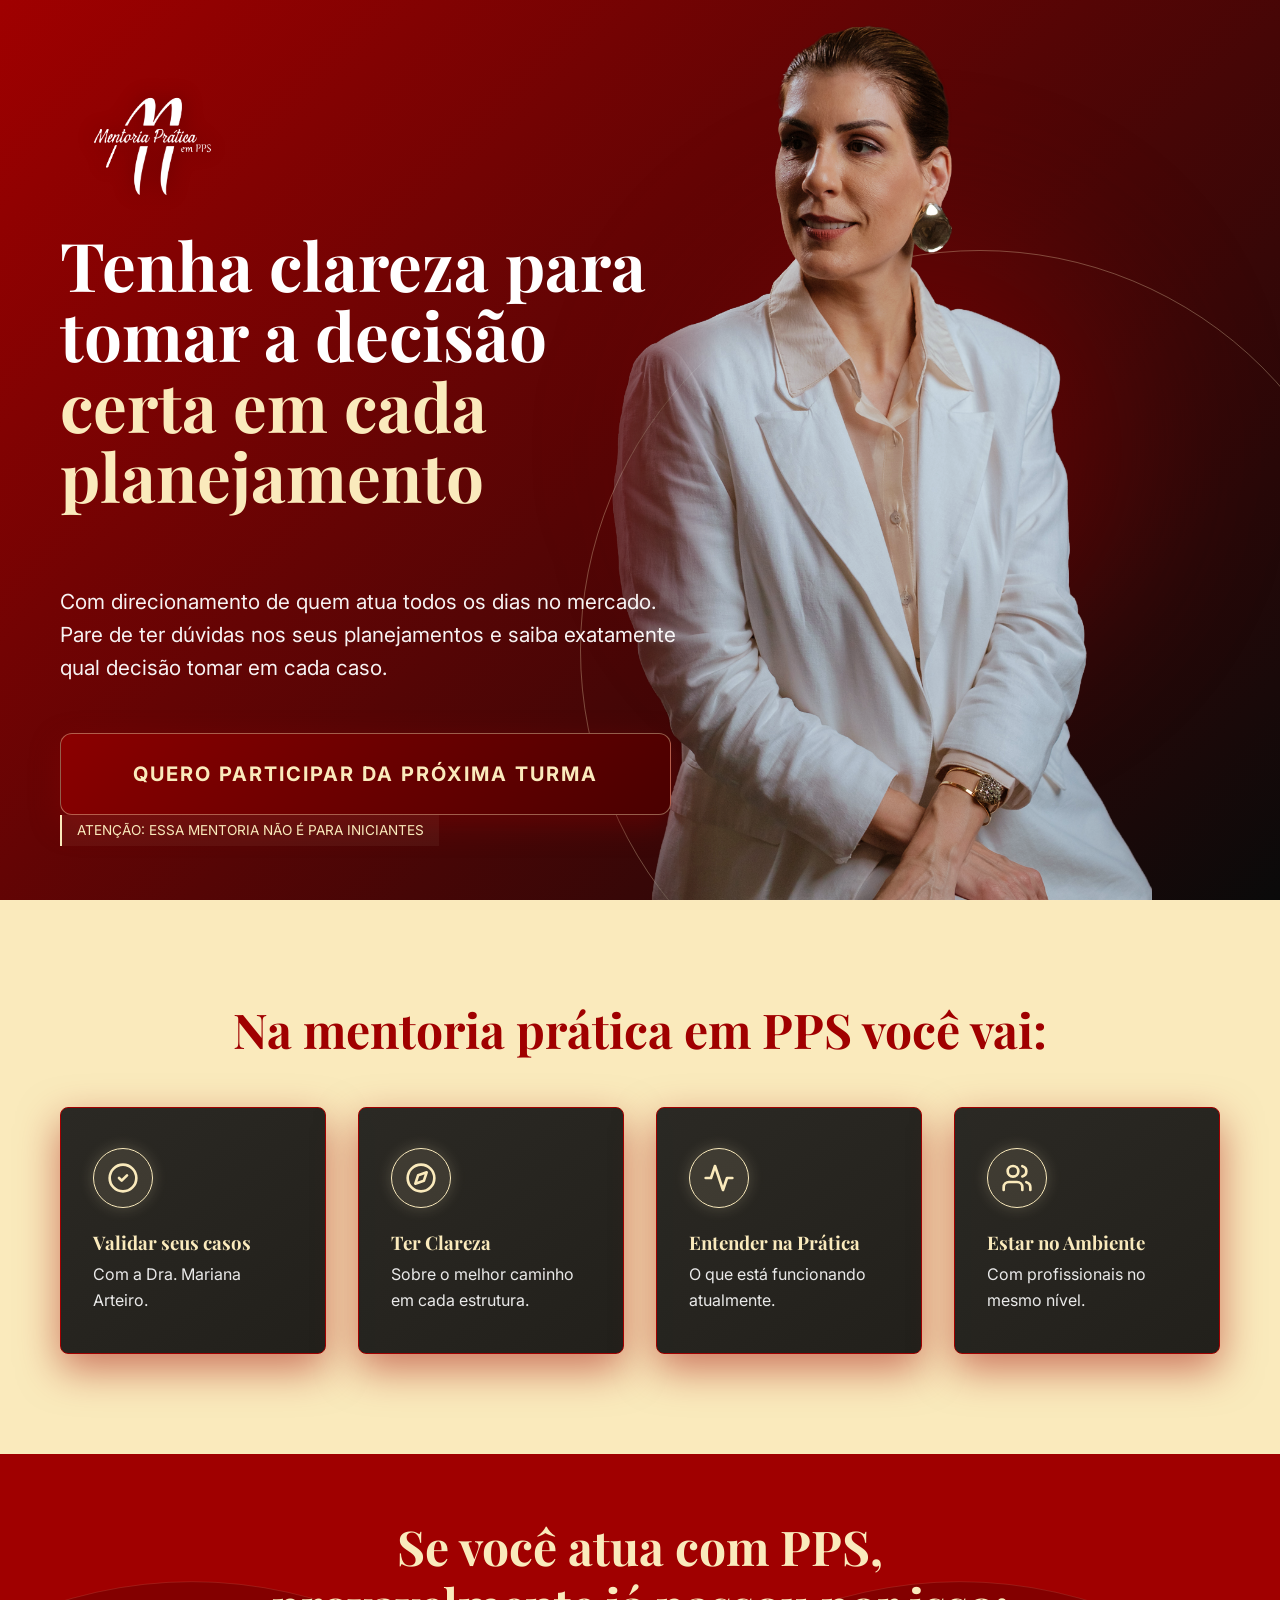
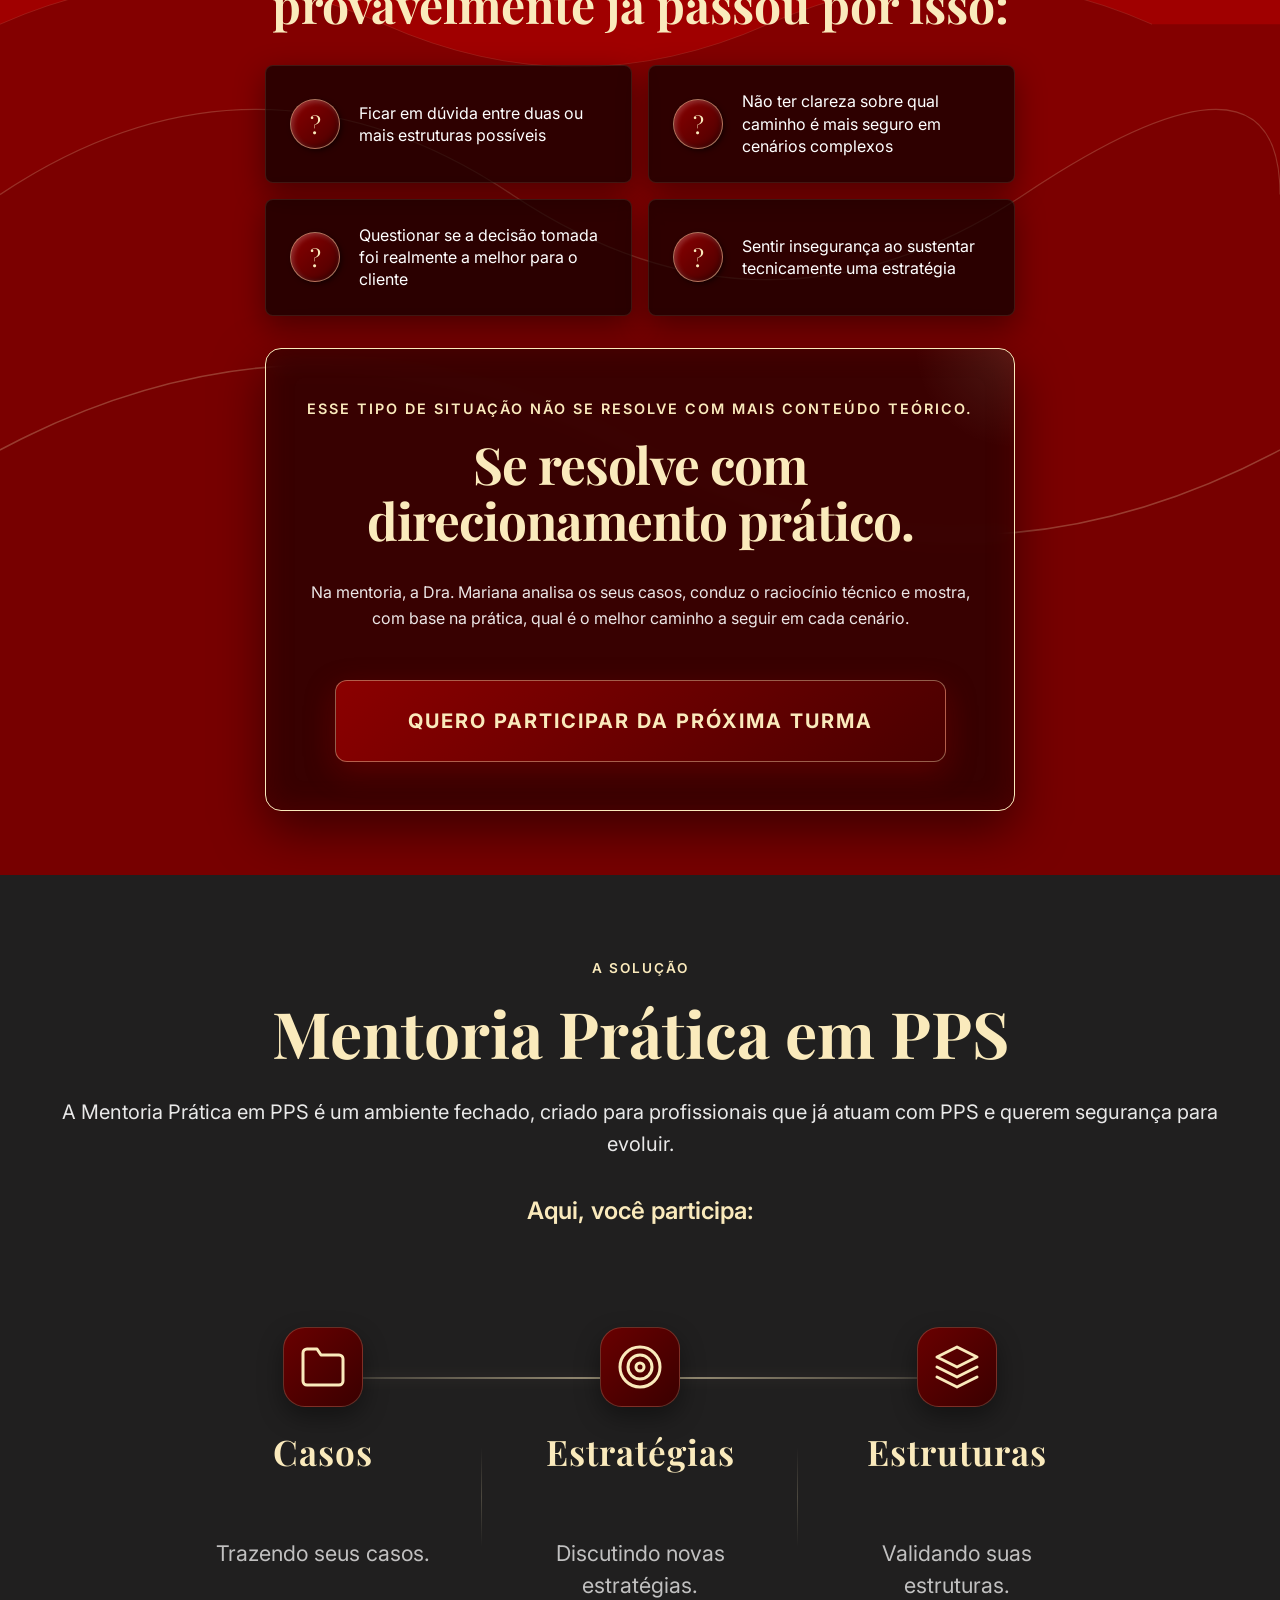
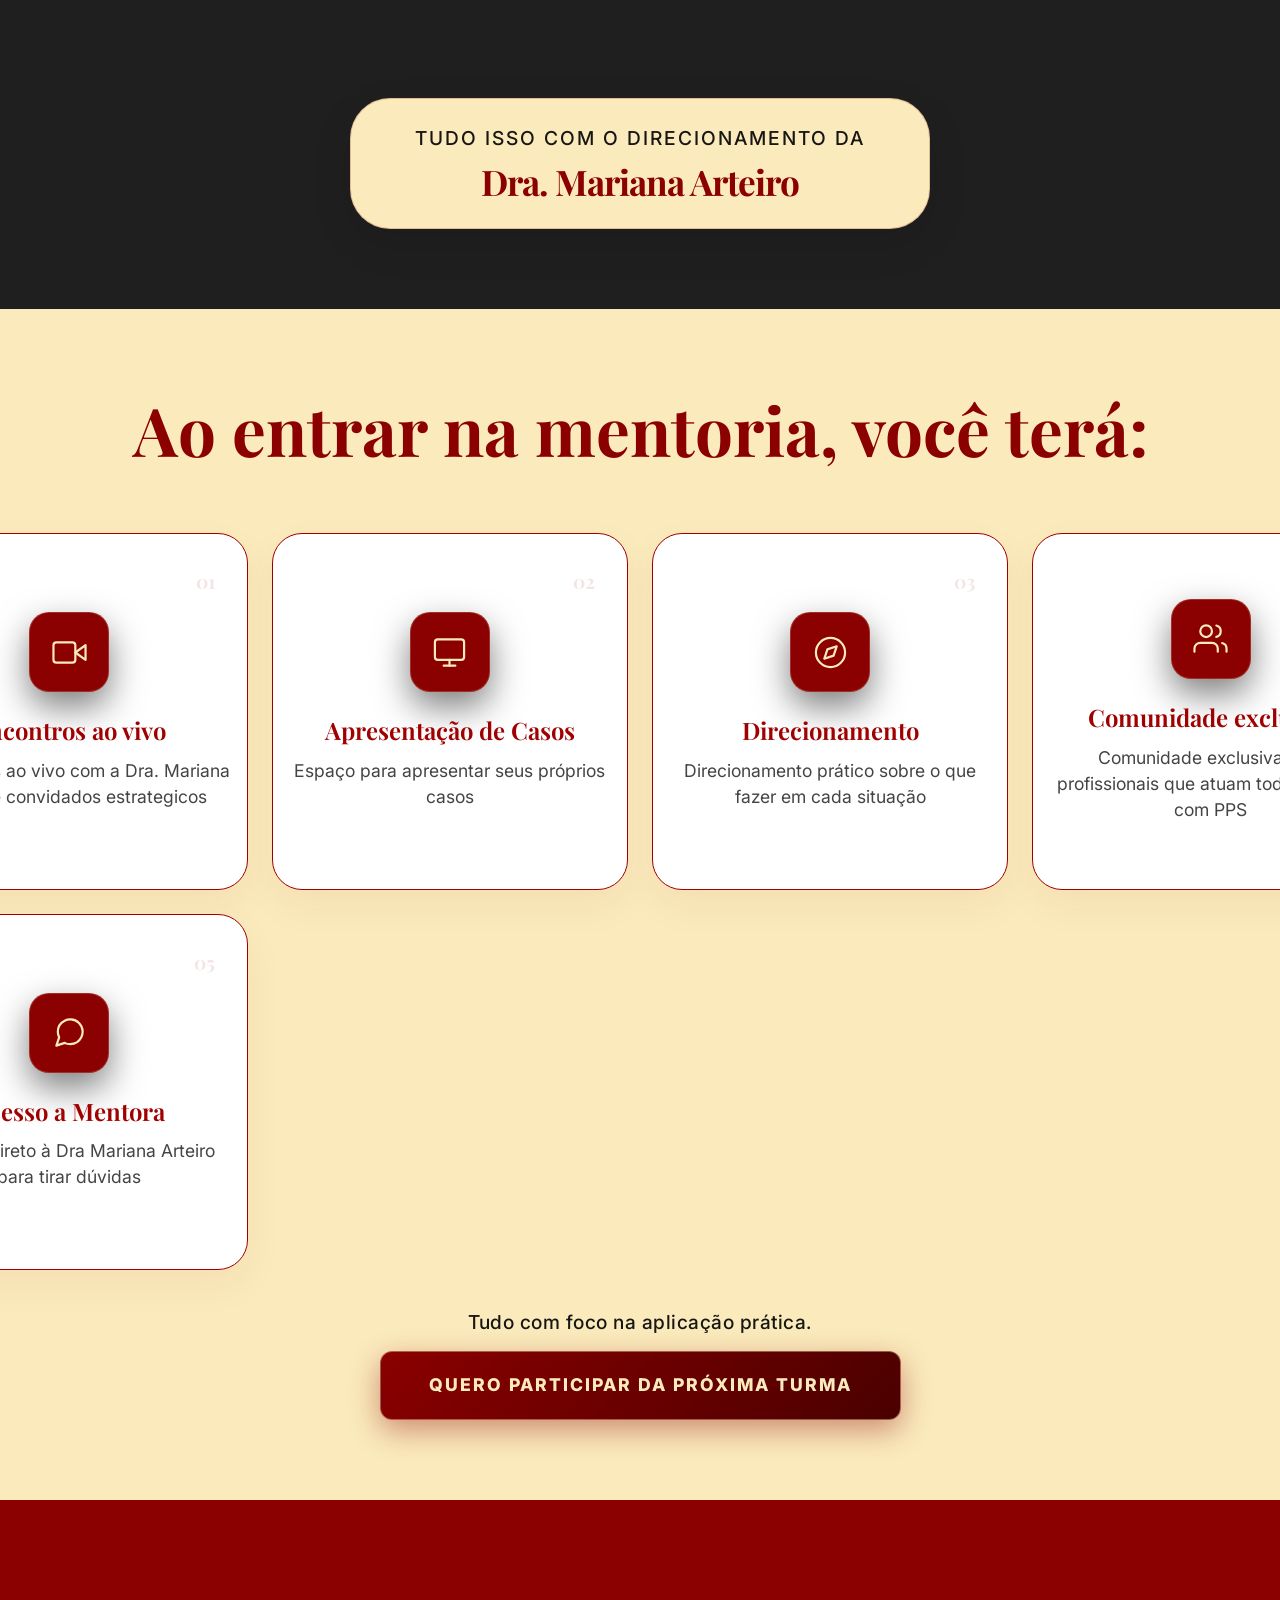
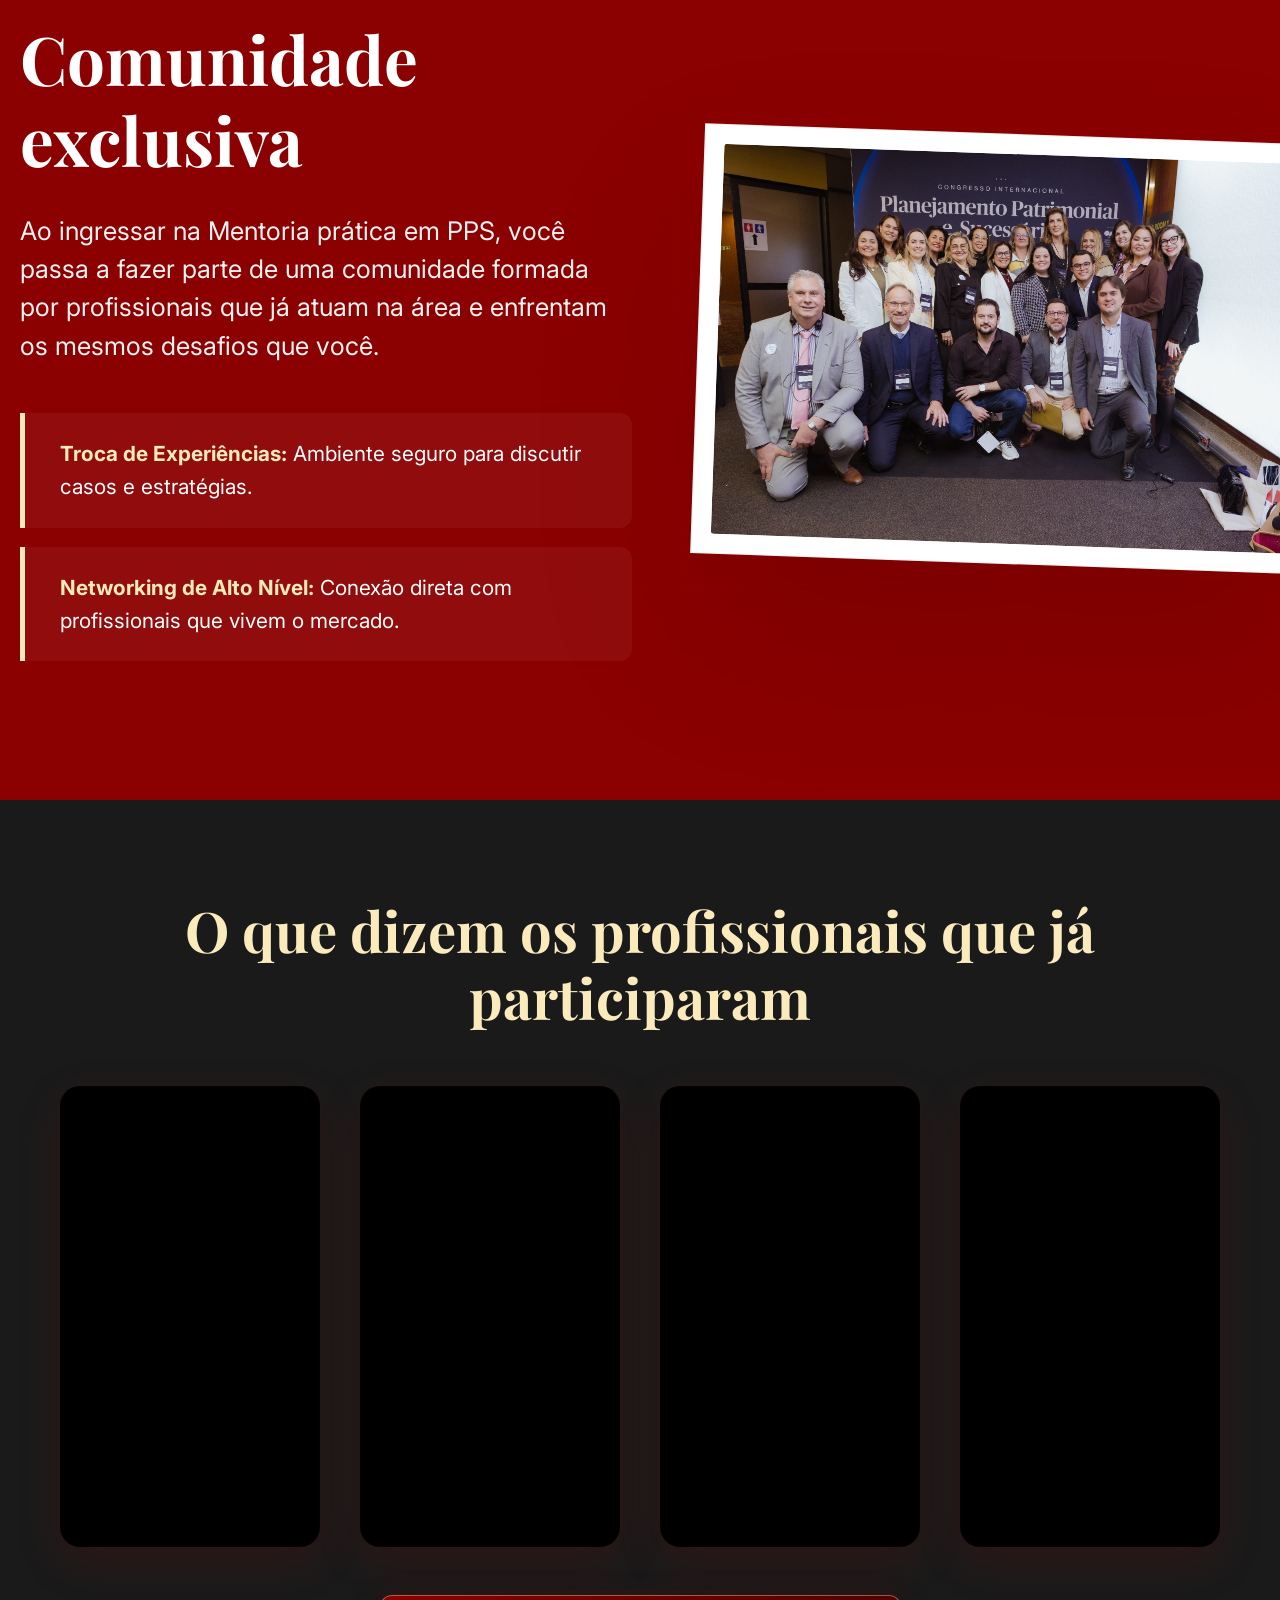
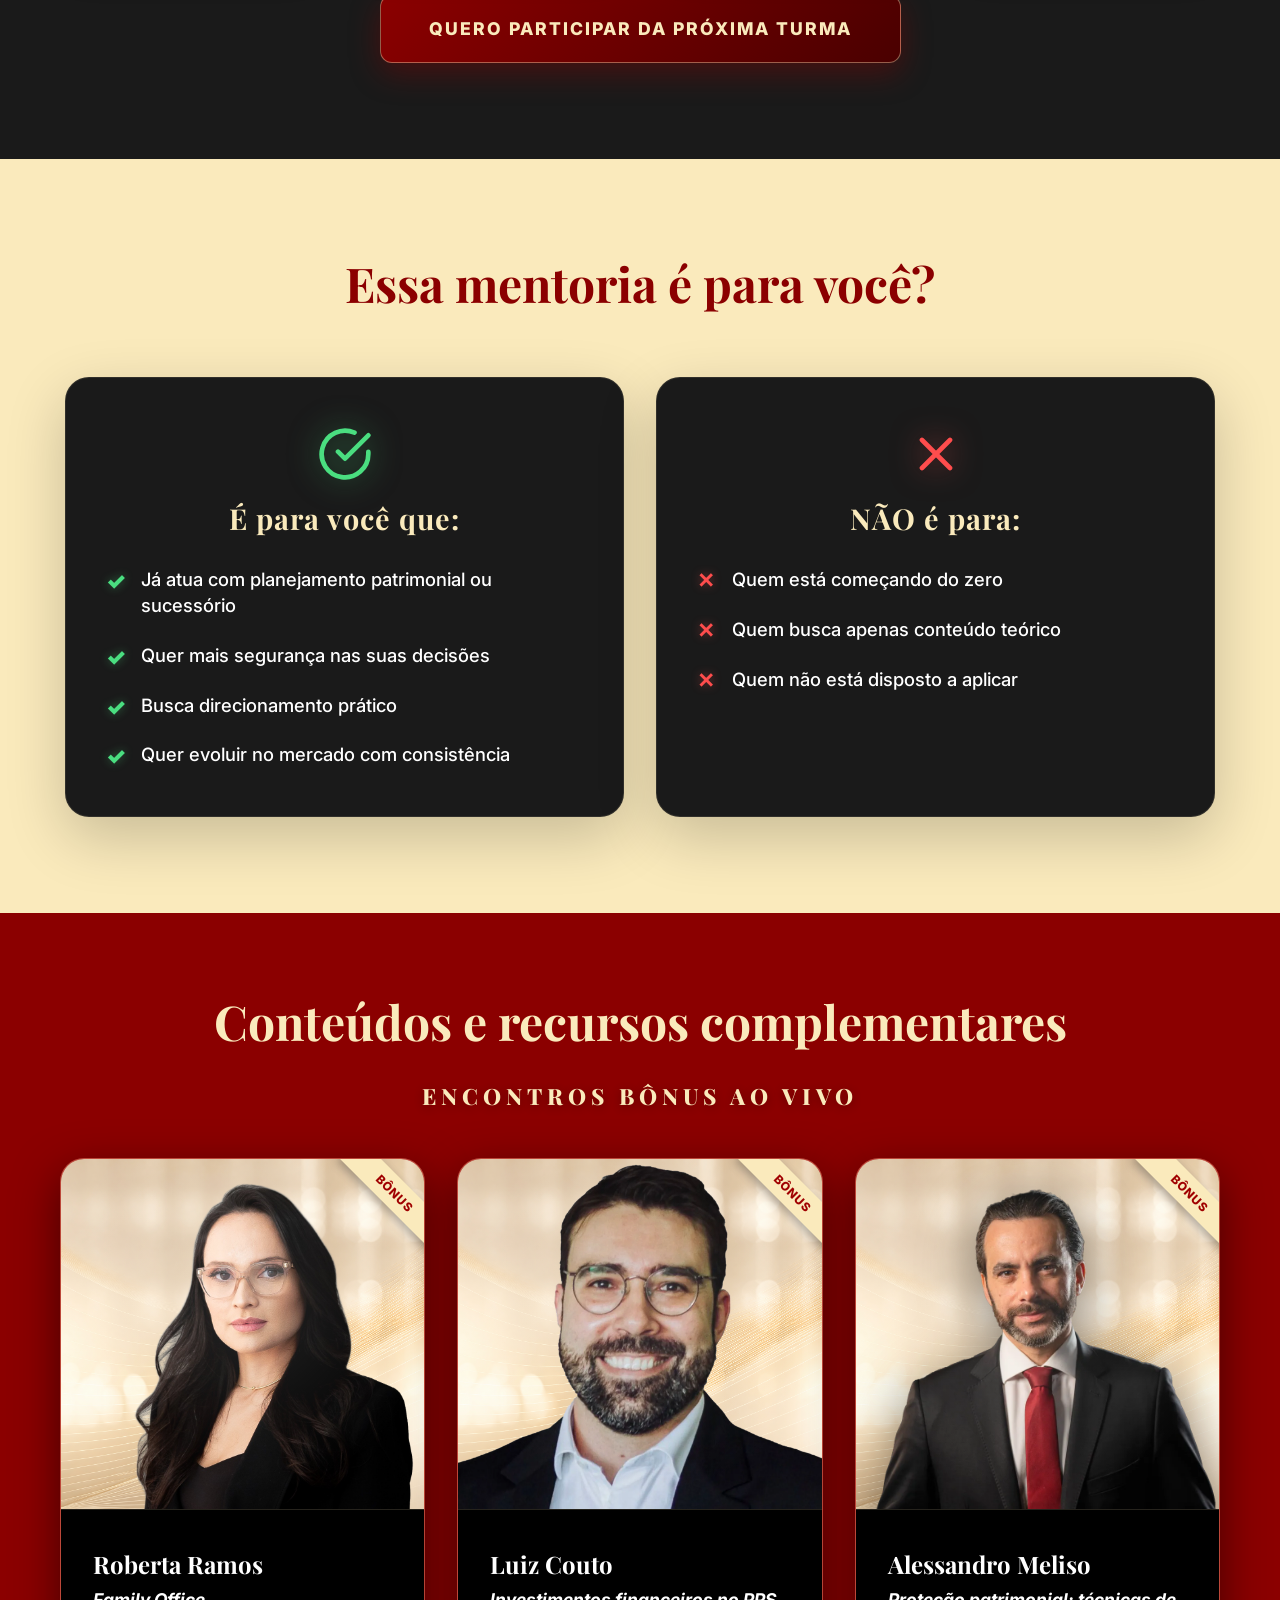
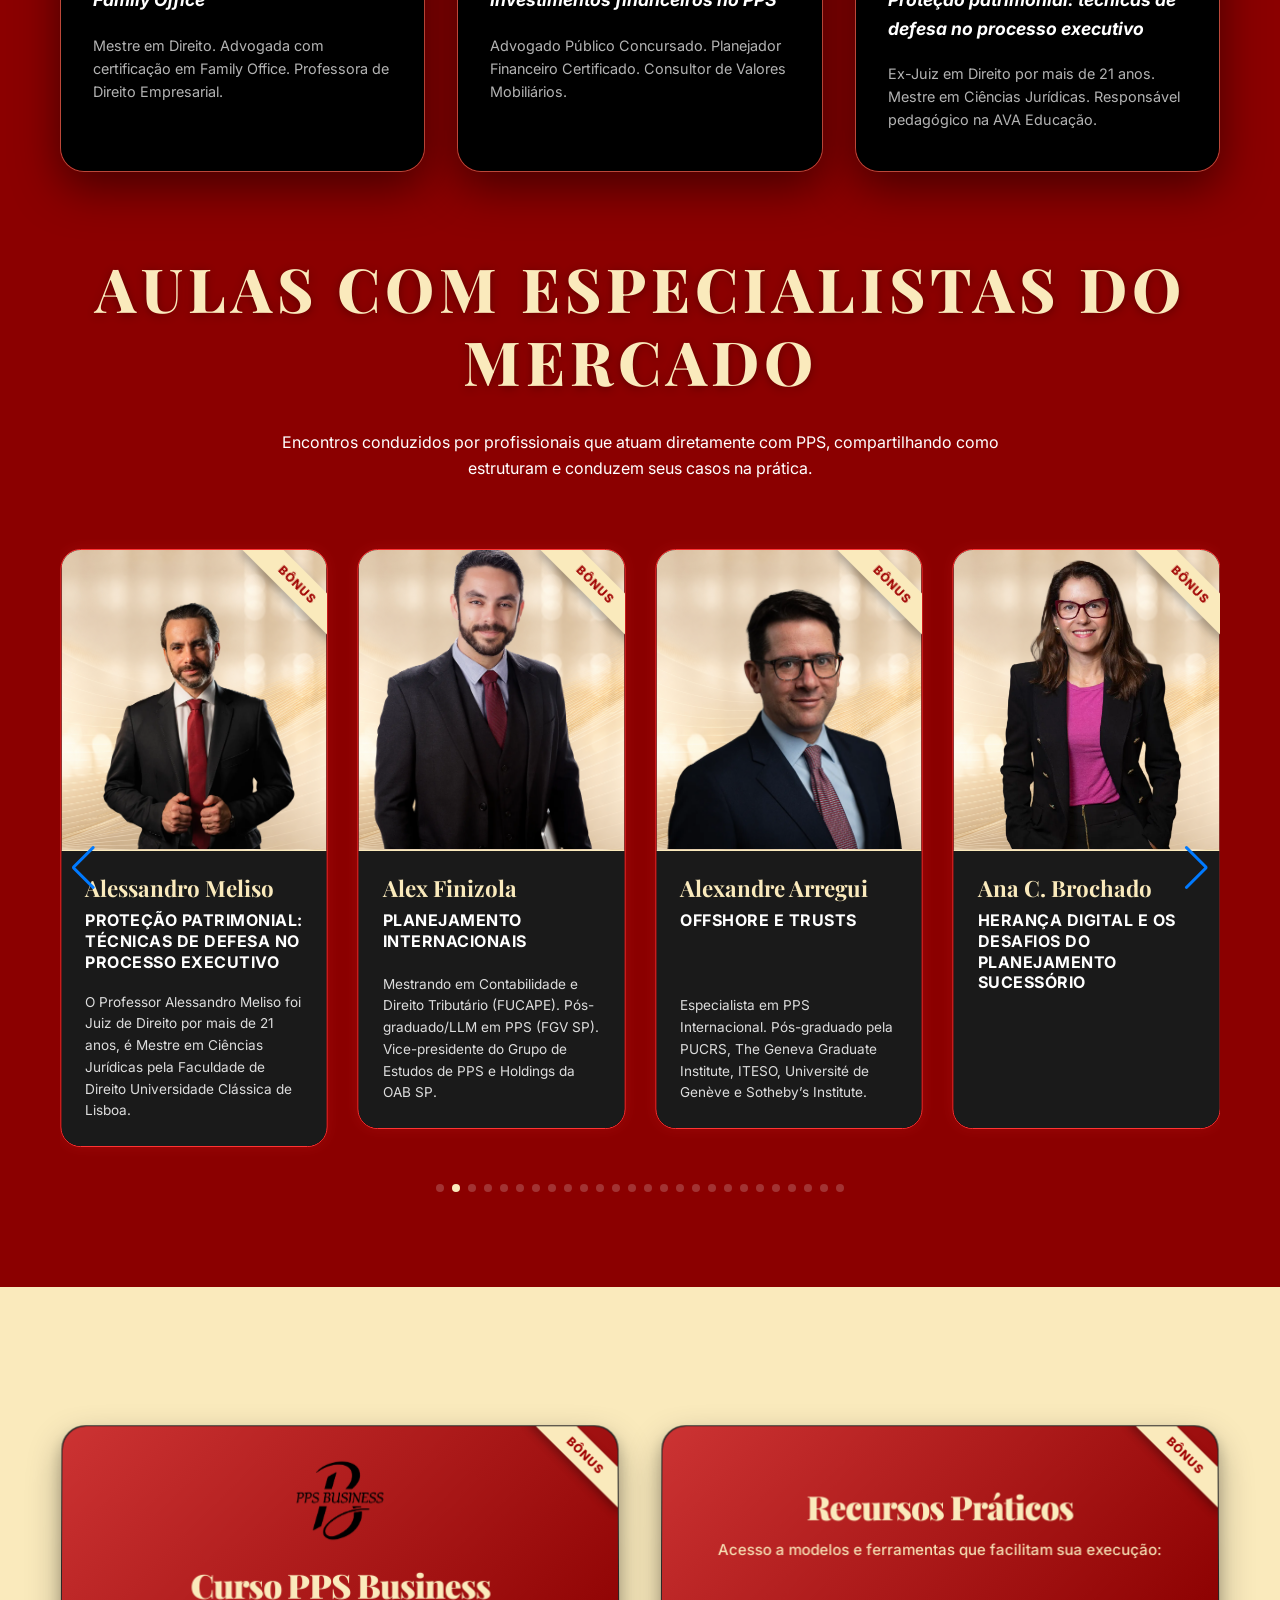
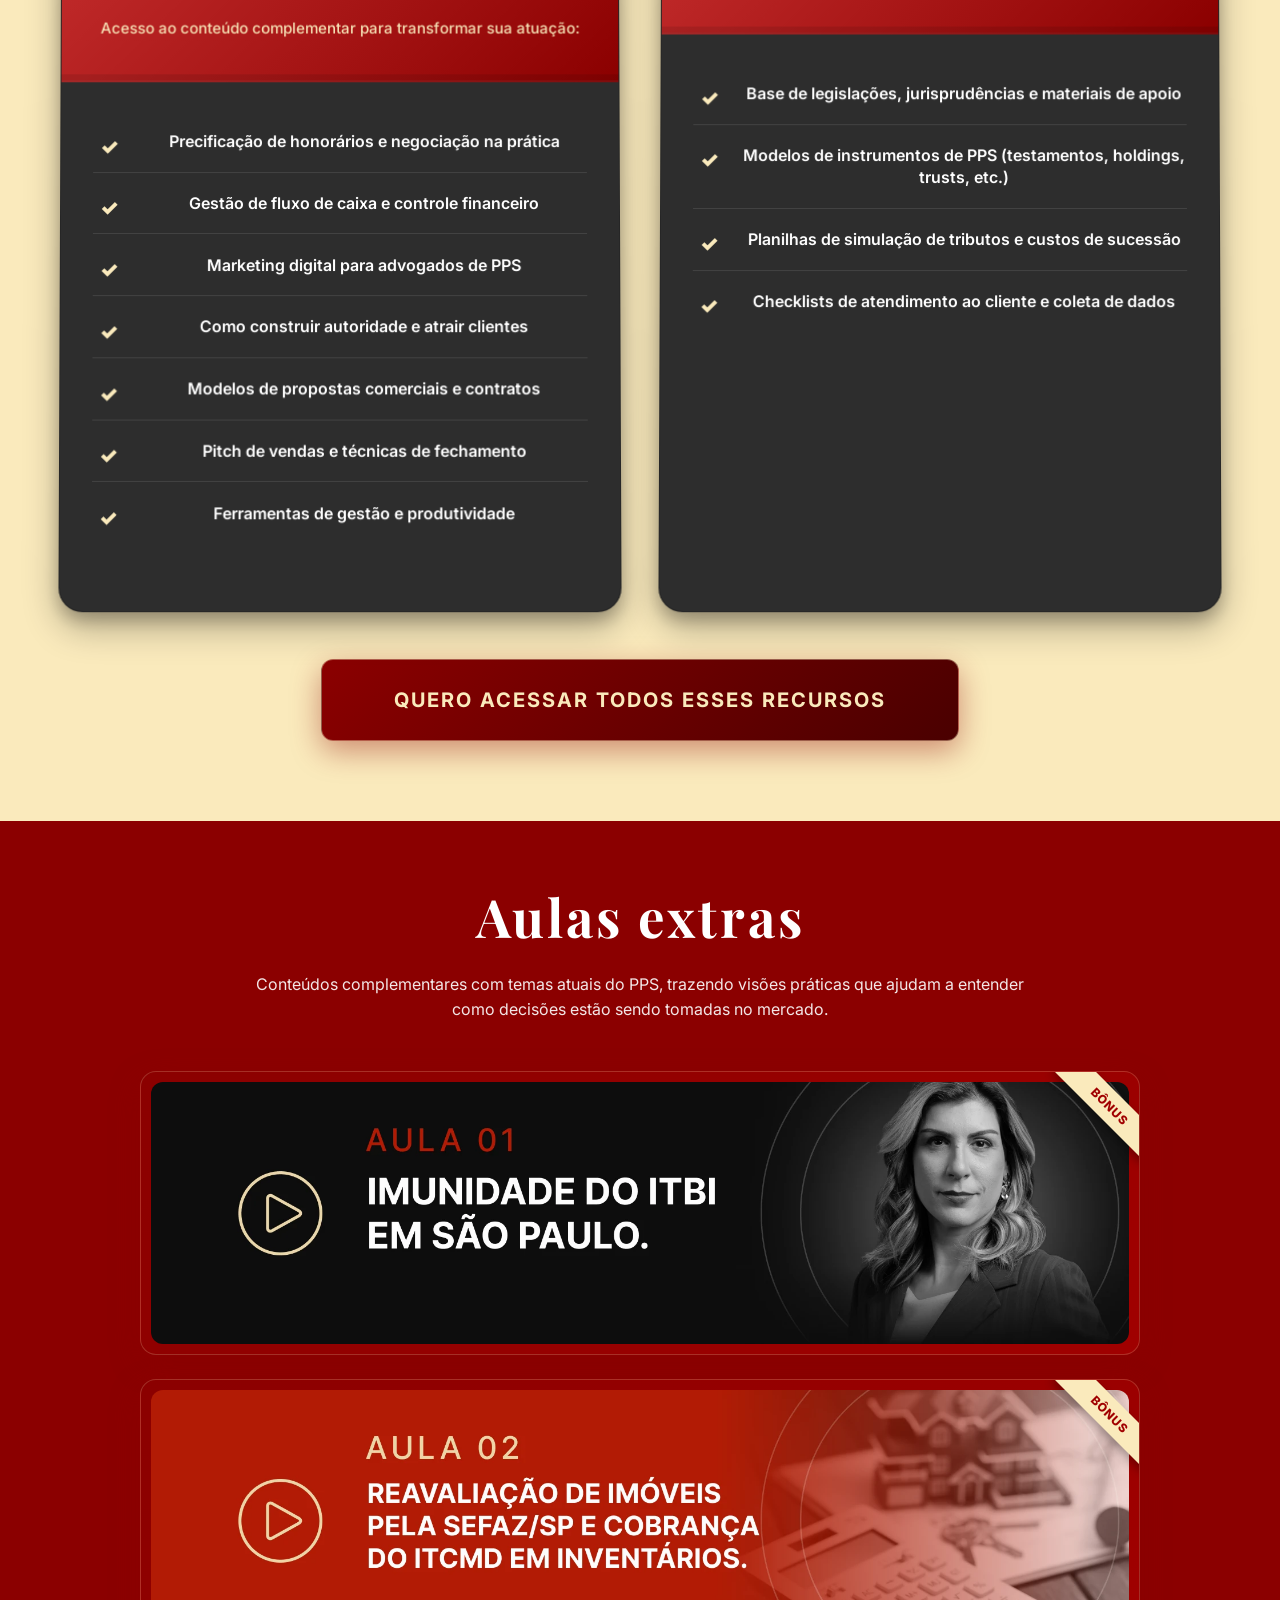
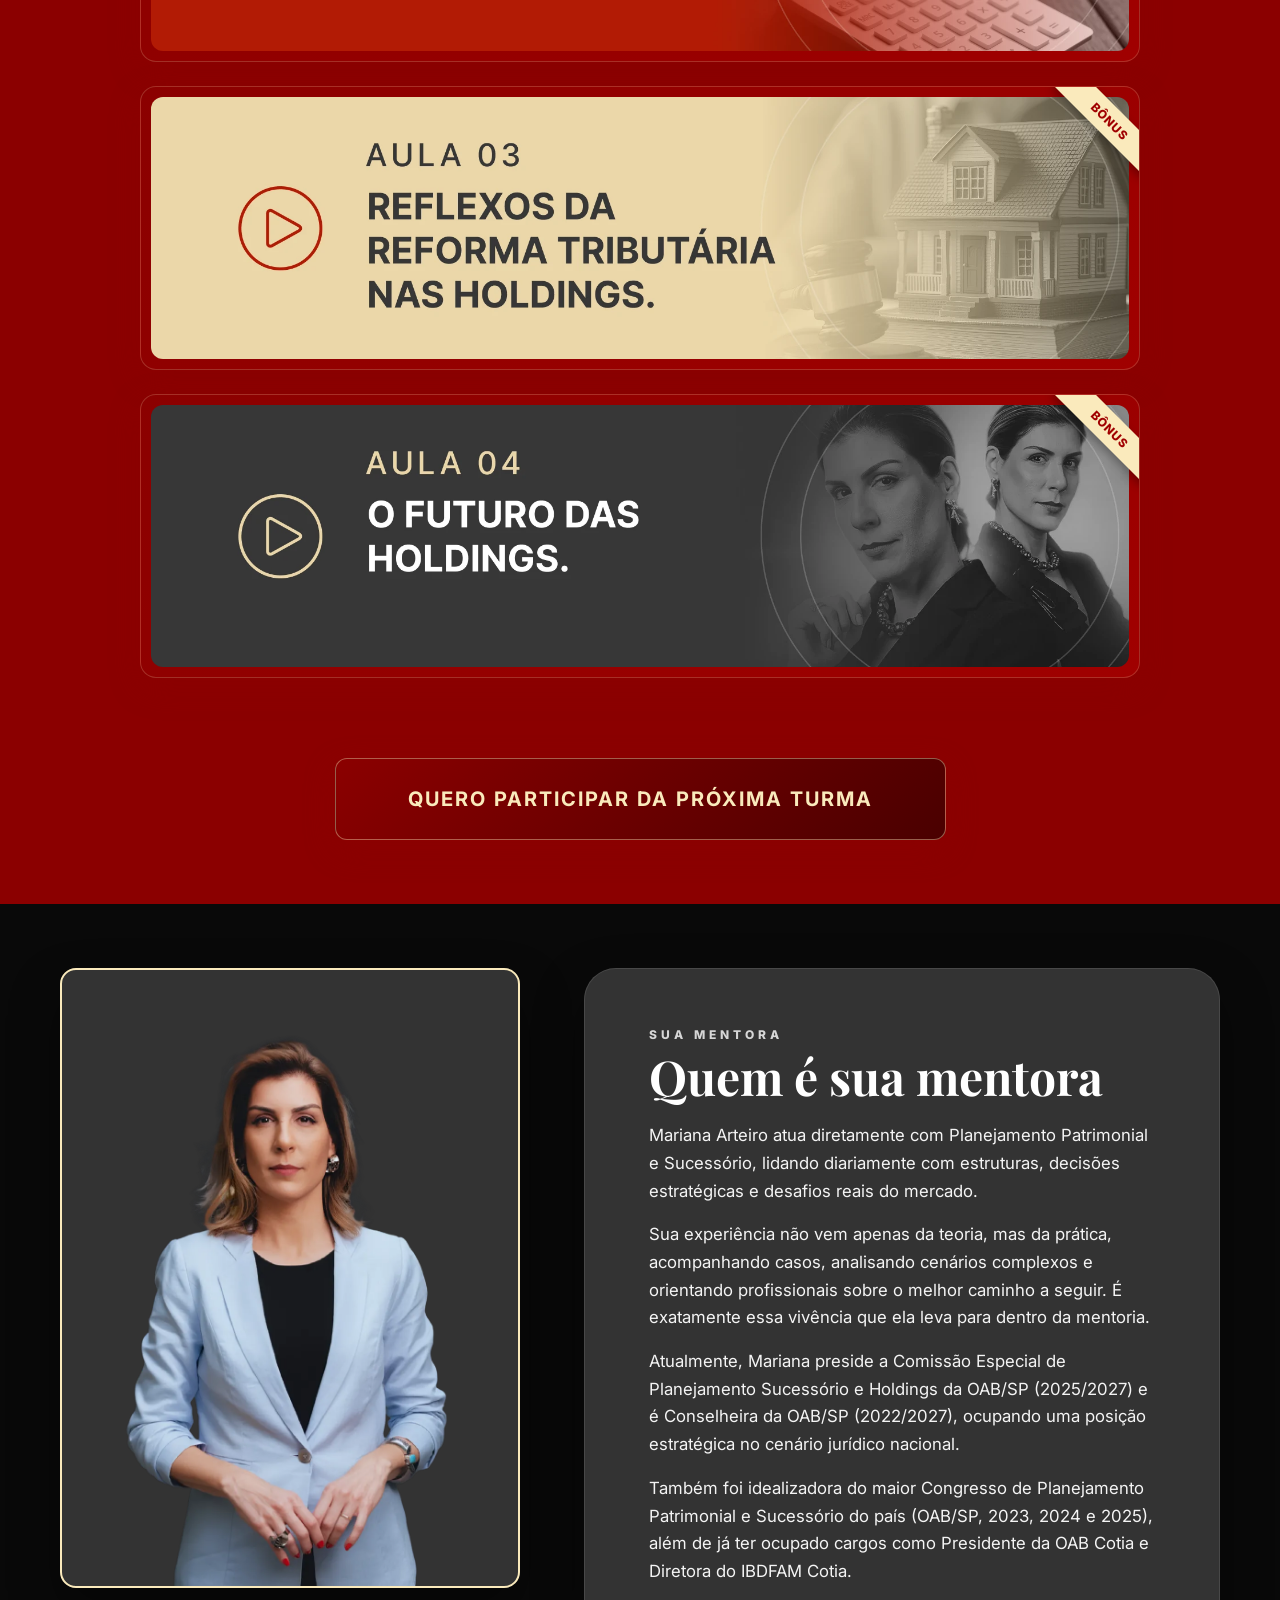
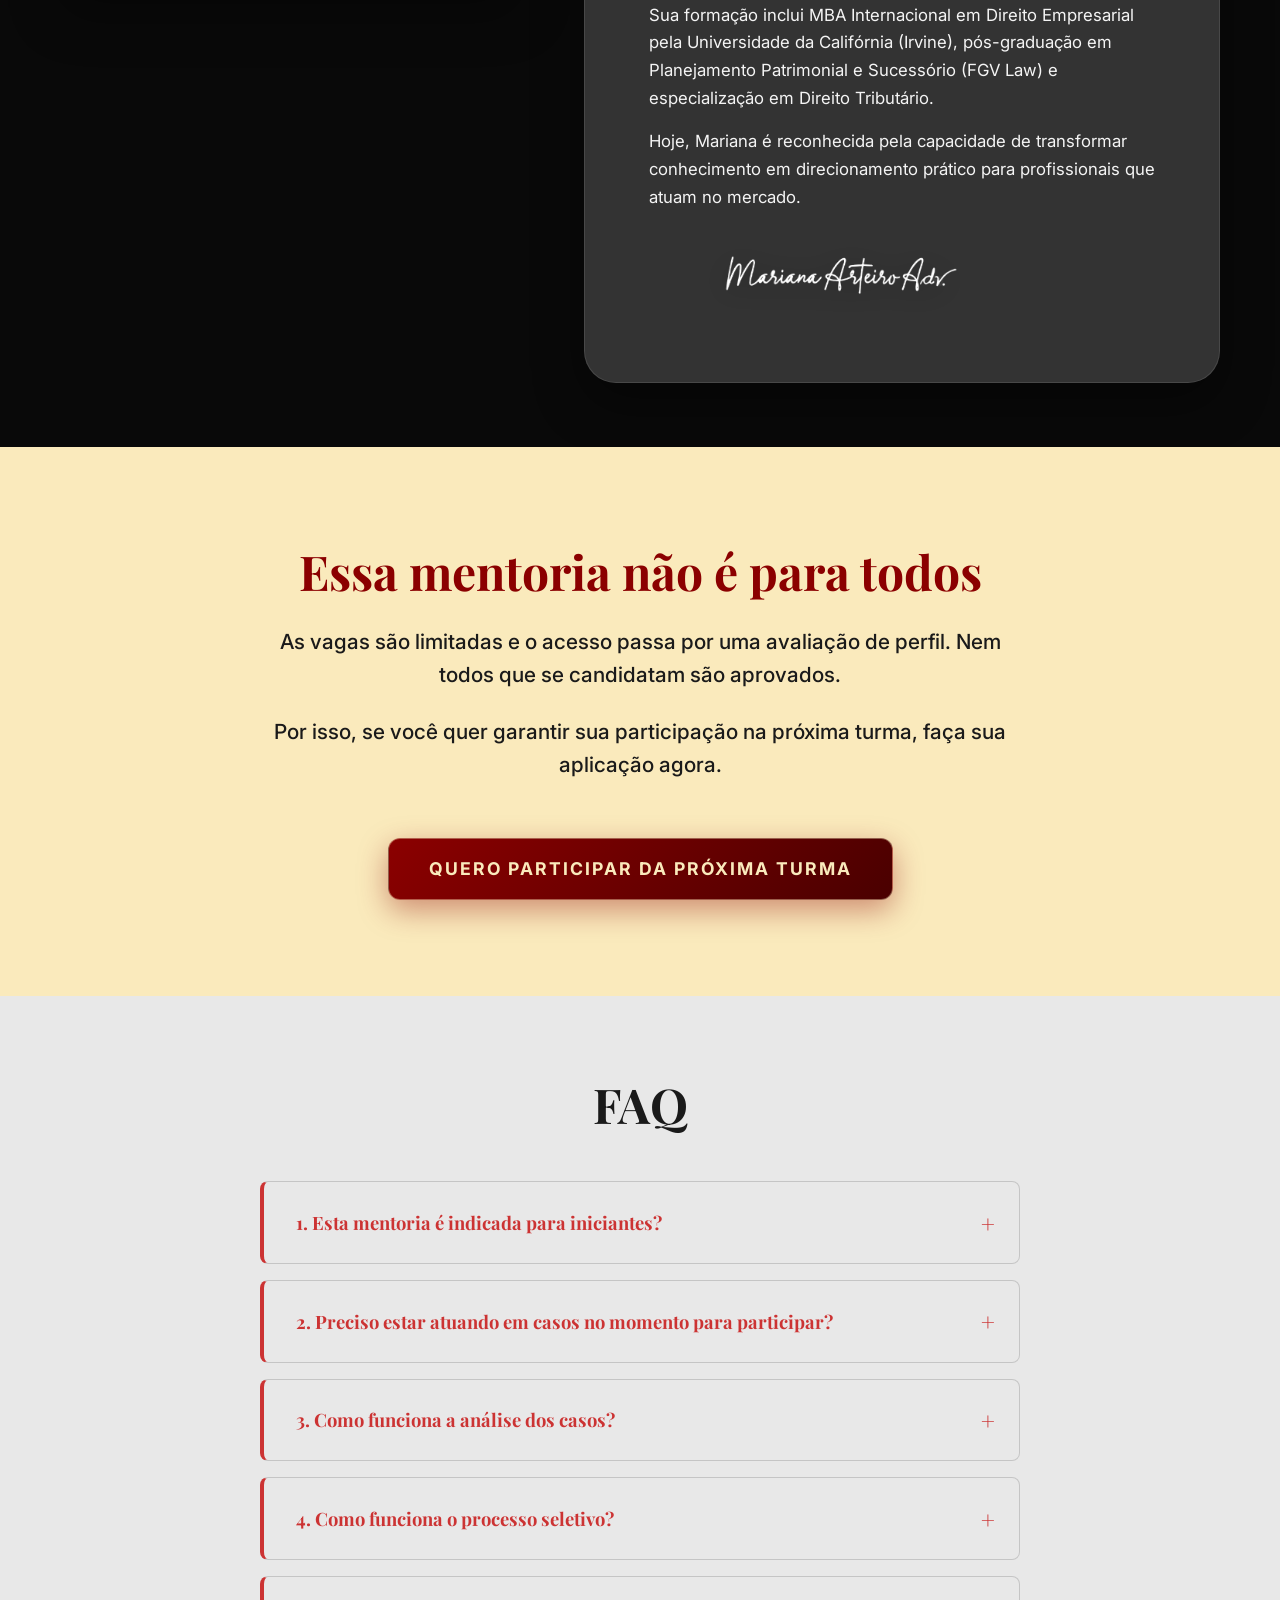
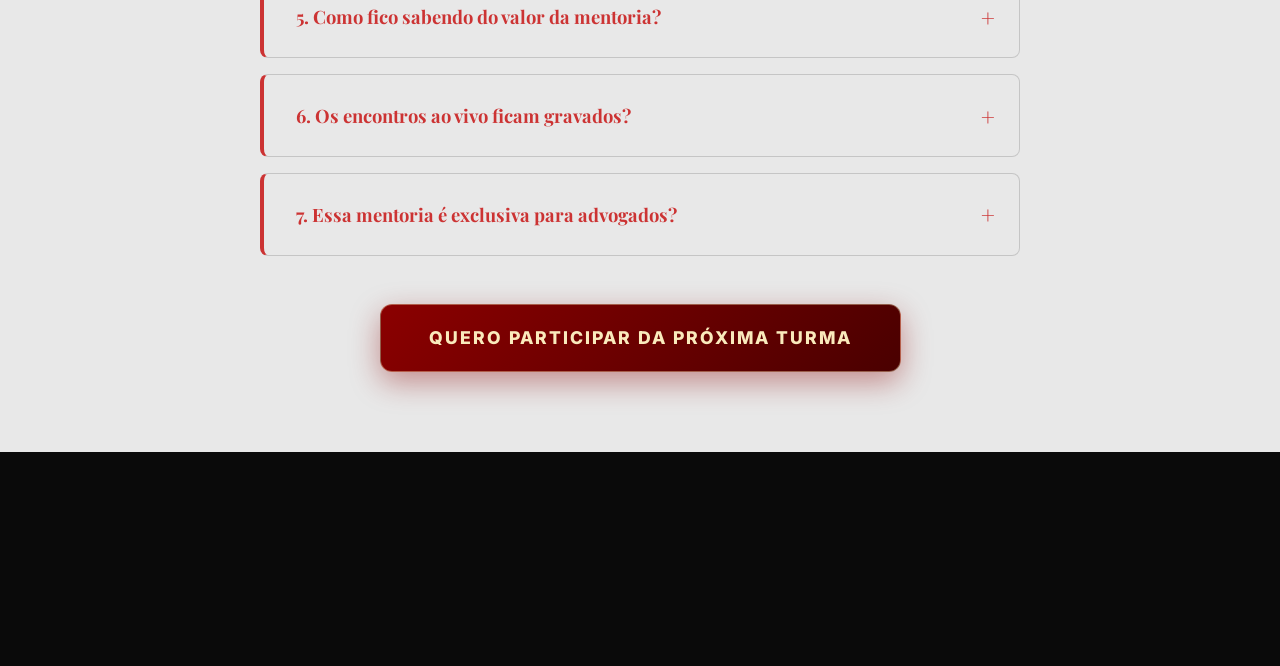
==== commit a37b596c: "fix: remove reveal das seções iniciais para visibilidade imediata" ====
--- a/index.html
+++ b/index.html
@@ -59,7 +59,7 @@
 
             <img src="assets/hero-dra-mariana.png" alt="Dra. Mariana Arteiro" class="hero-main-img" fetchpriority="high"
                 loading="eager">
-            <div class="container hero-grid reveal">
+            <div class="container hero-grid">
                 <div class="hero-content">
                     <img src="assets/logo-white.webp" alt="Logo Mentoria PPS" class="hero-logo-internal">
                     <h1 class="headline">
@@ -80,7 +80,7 @@
         </section>
 
         <!-- SECTION 2: BENEFÍCIOS -->
-        <section class="benefits bg-dark reveal">
+        <section class="benefits bg-dark">
             <div class="container">
                 <h2 class="section-title text-center">Na mentoria prática em PPS você vai:</h2>
                 <div class="benefits-grid">
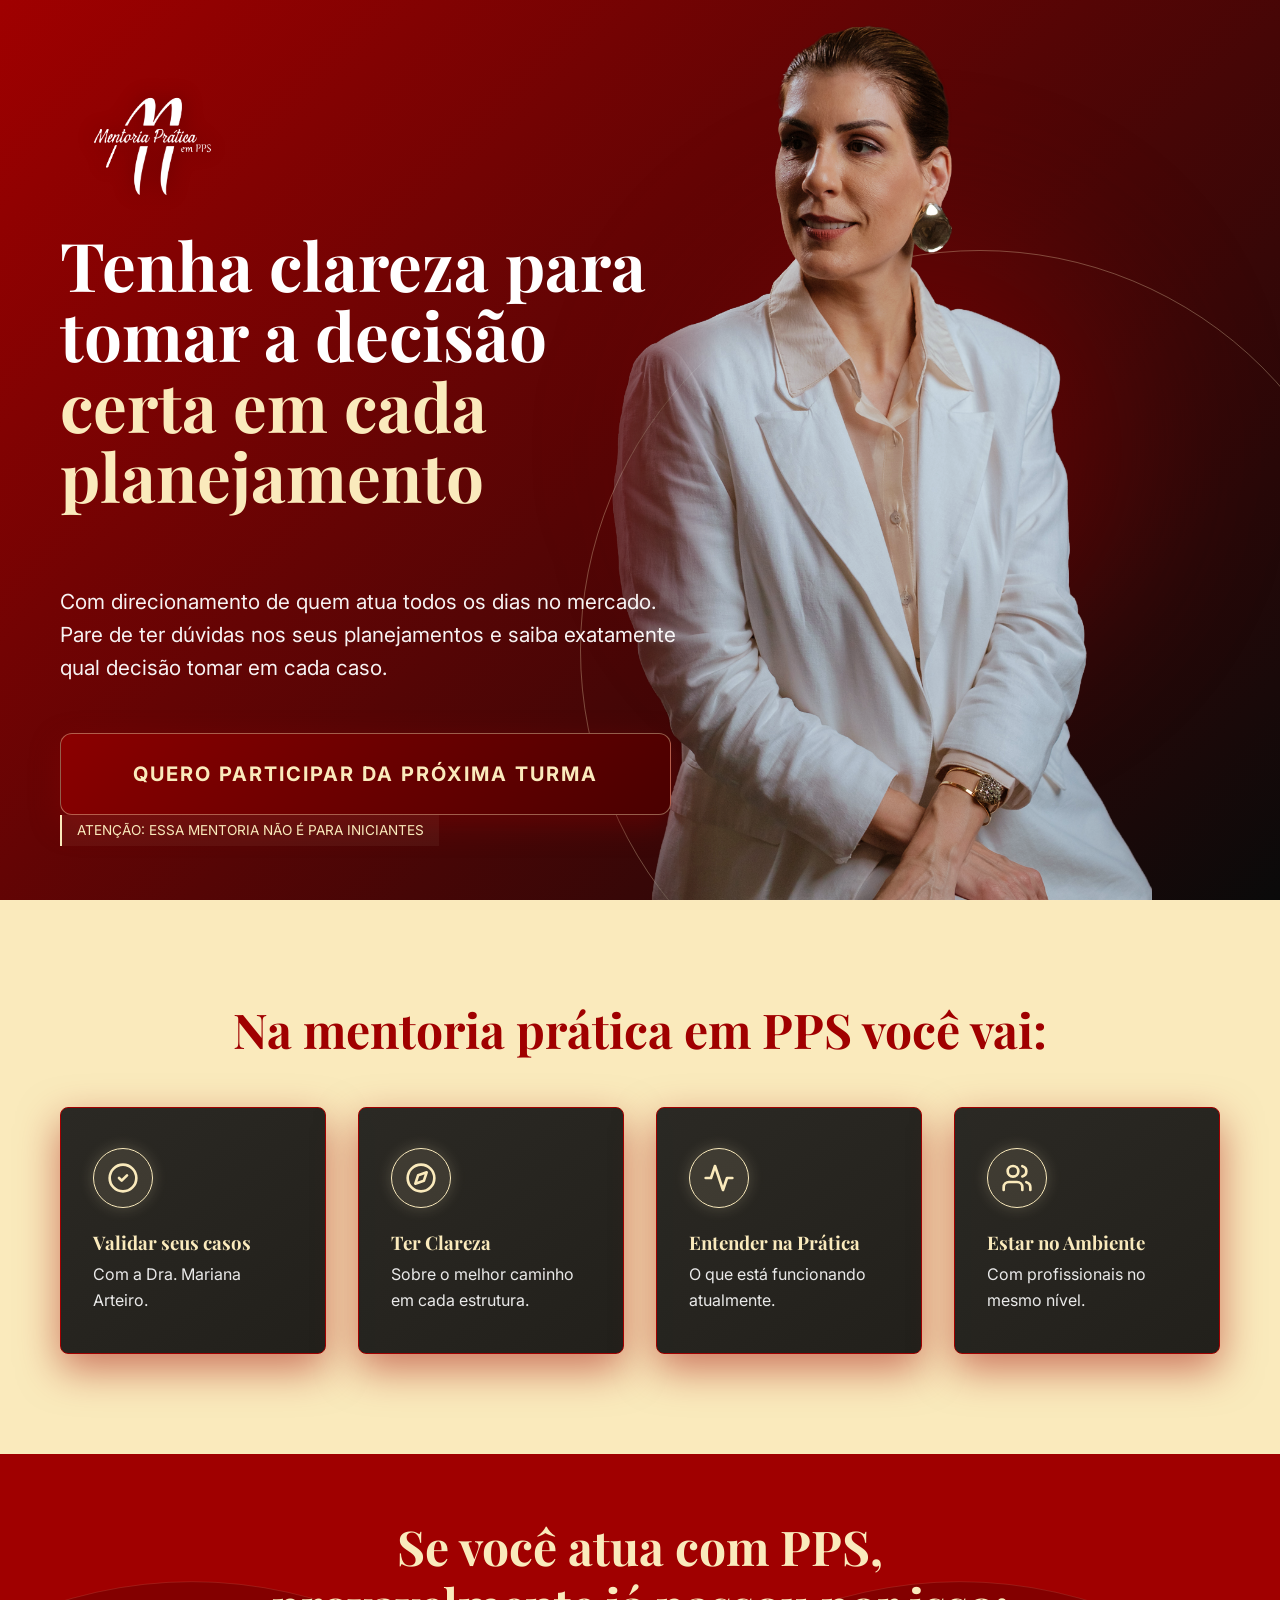
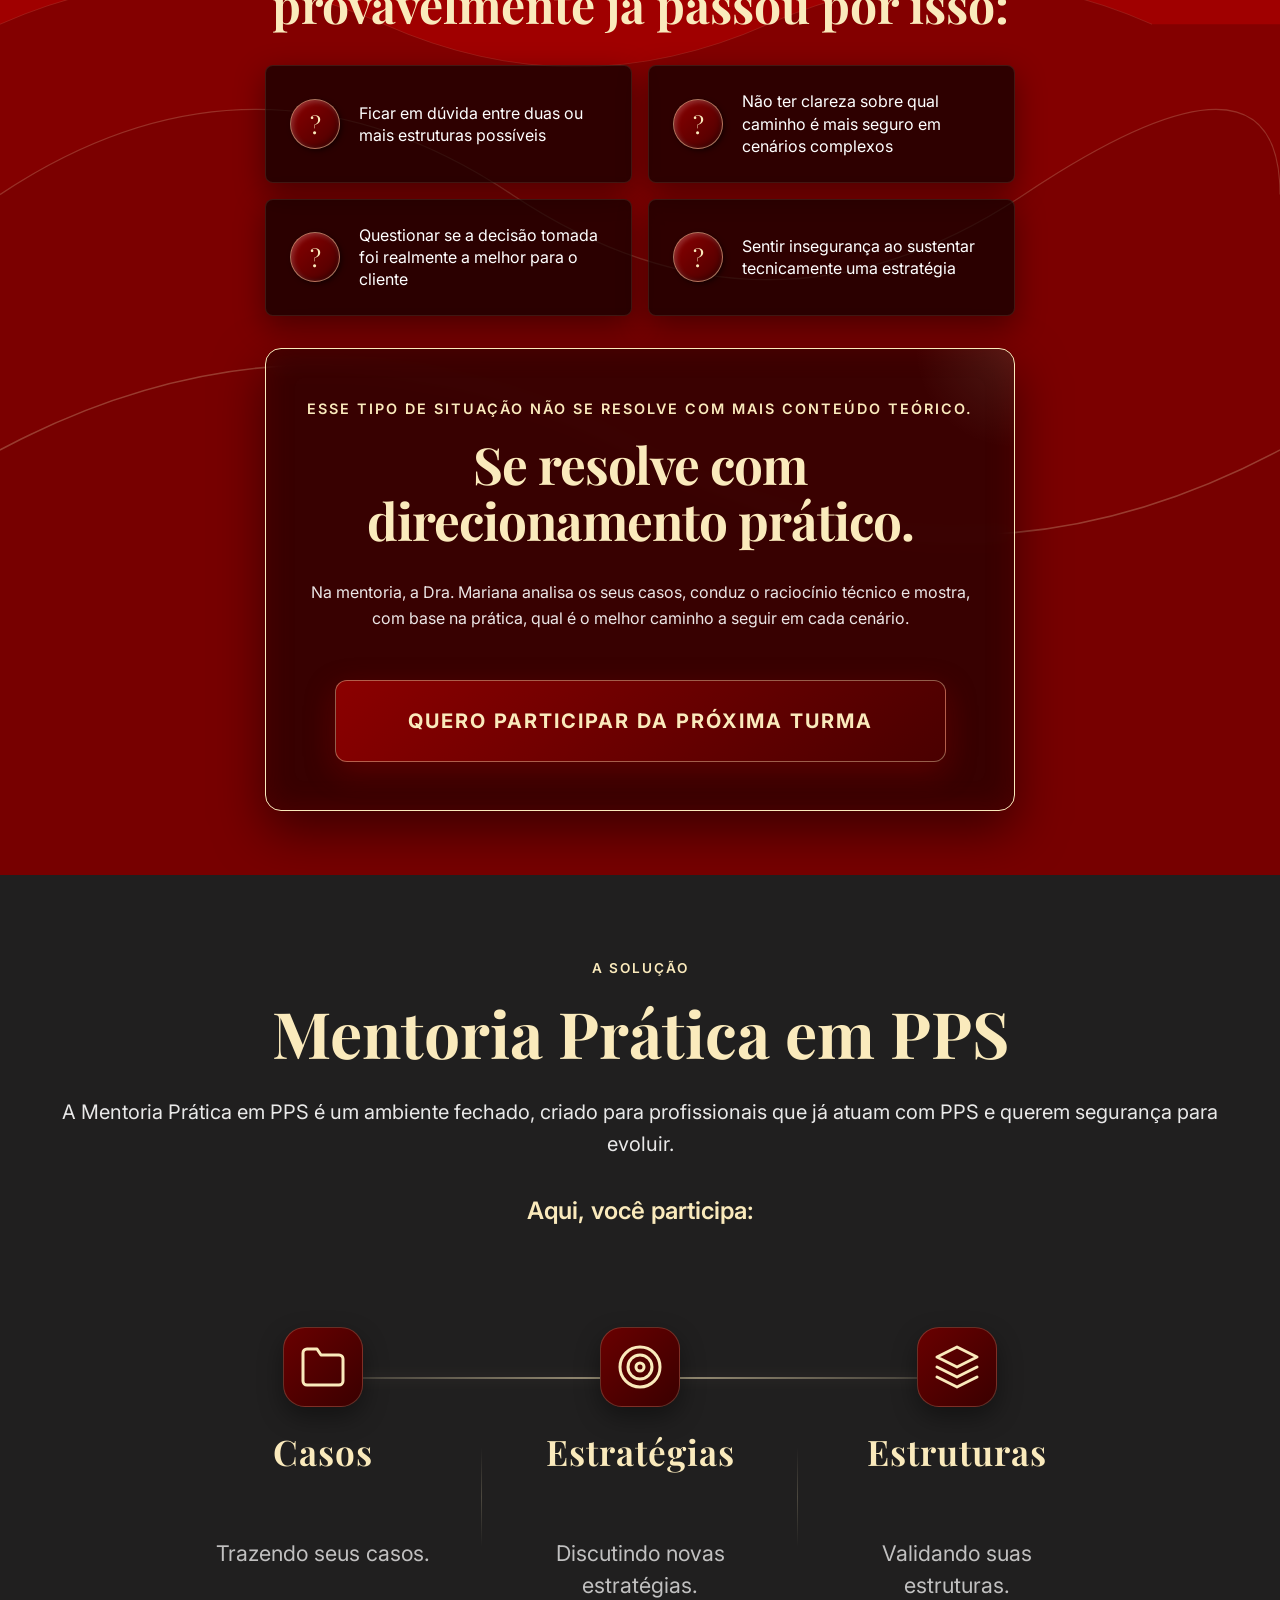
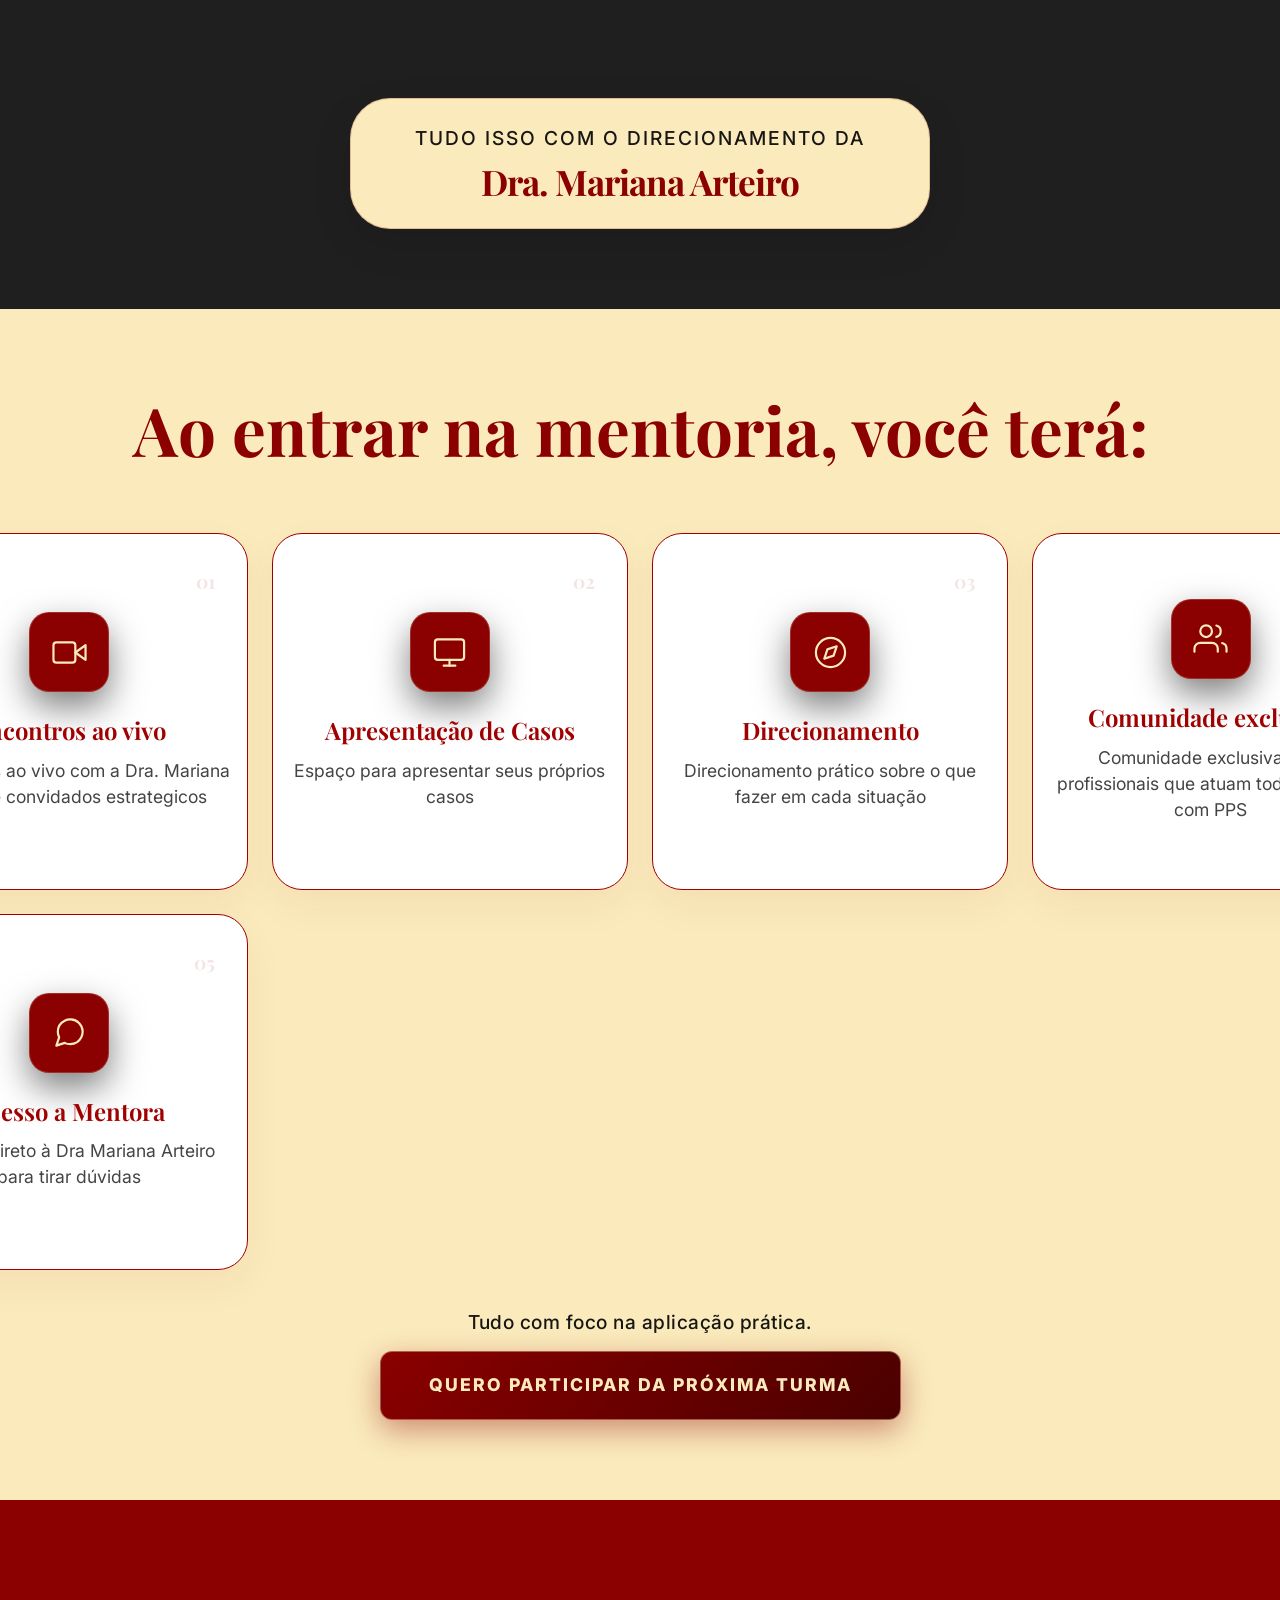
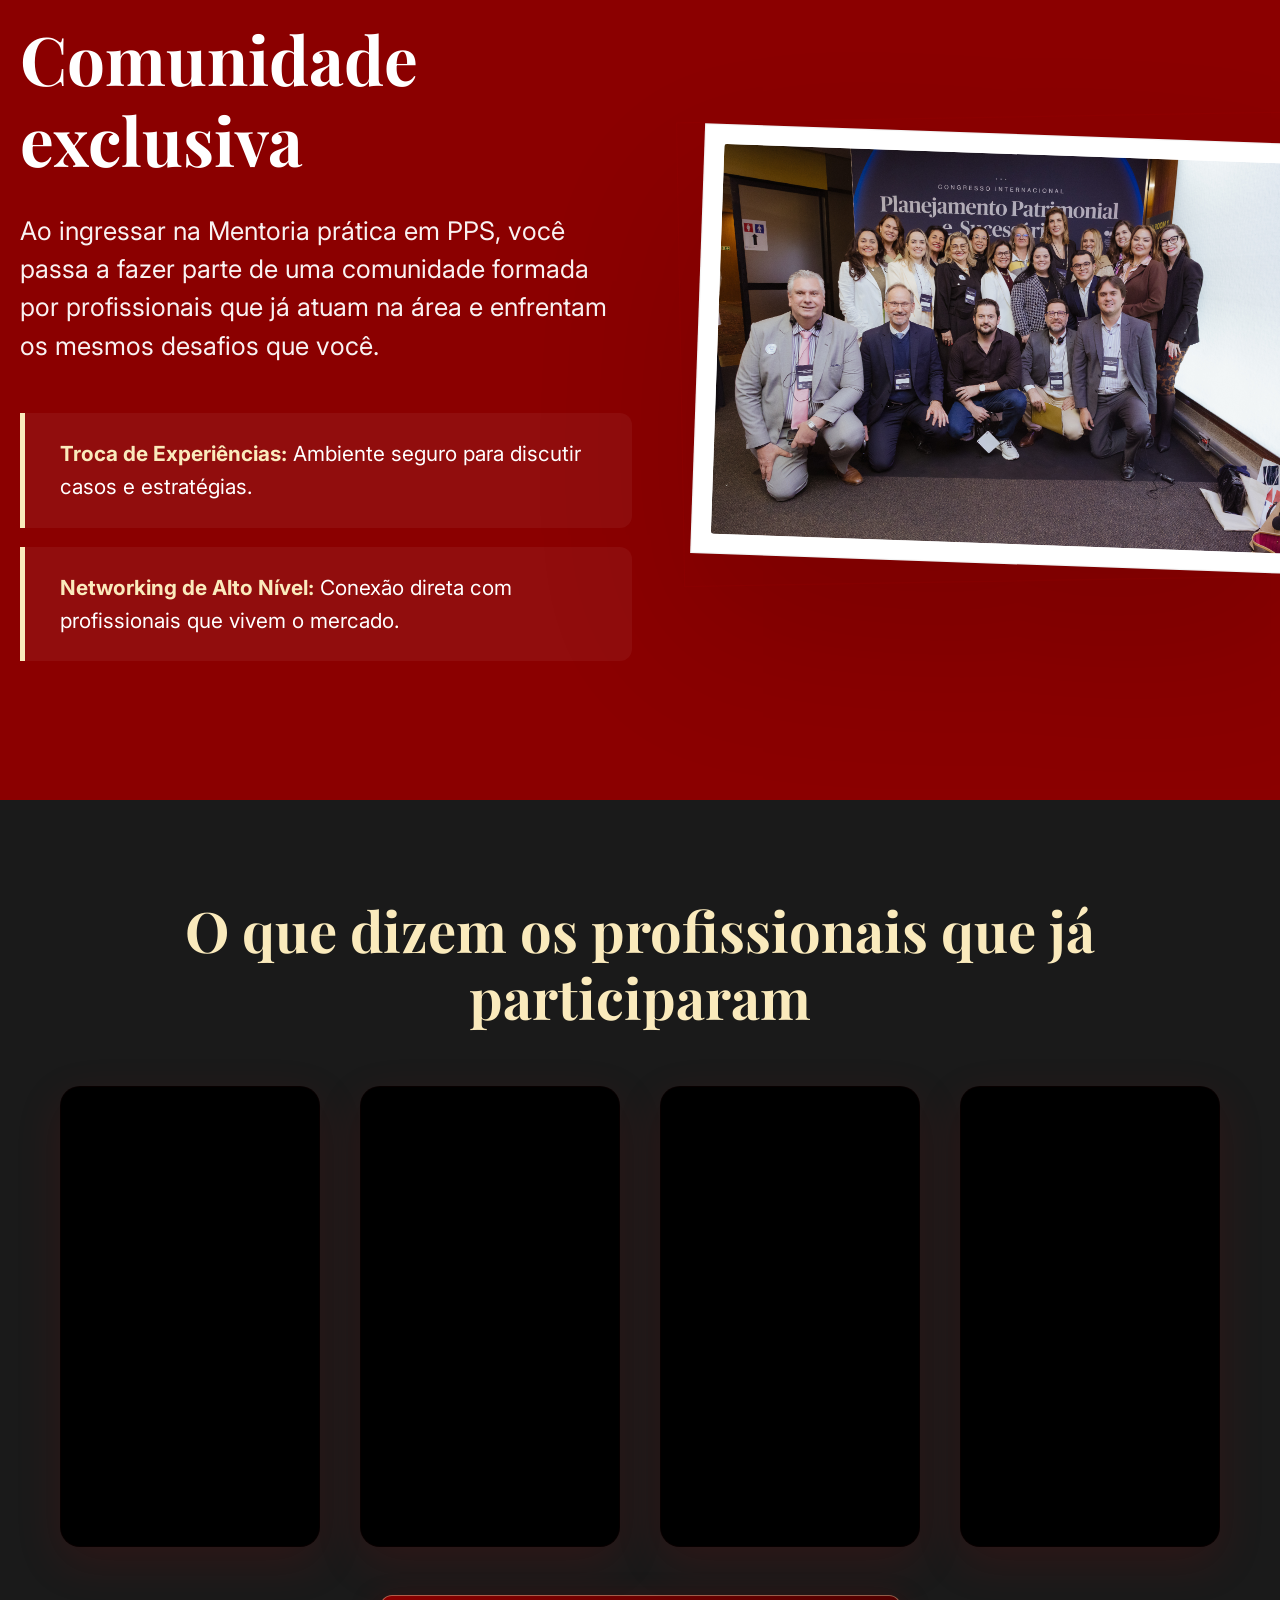
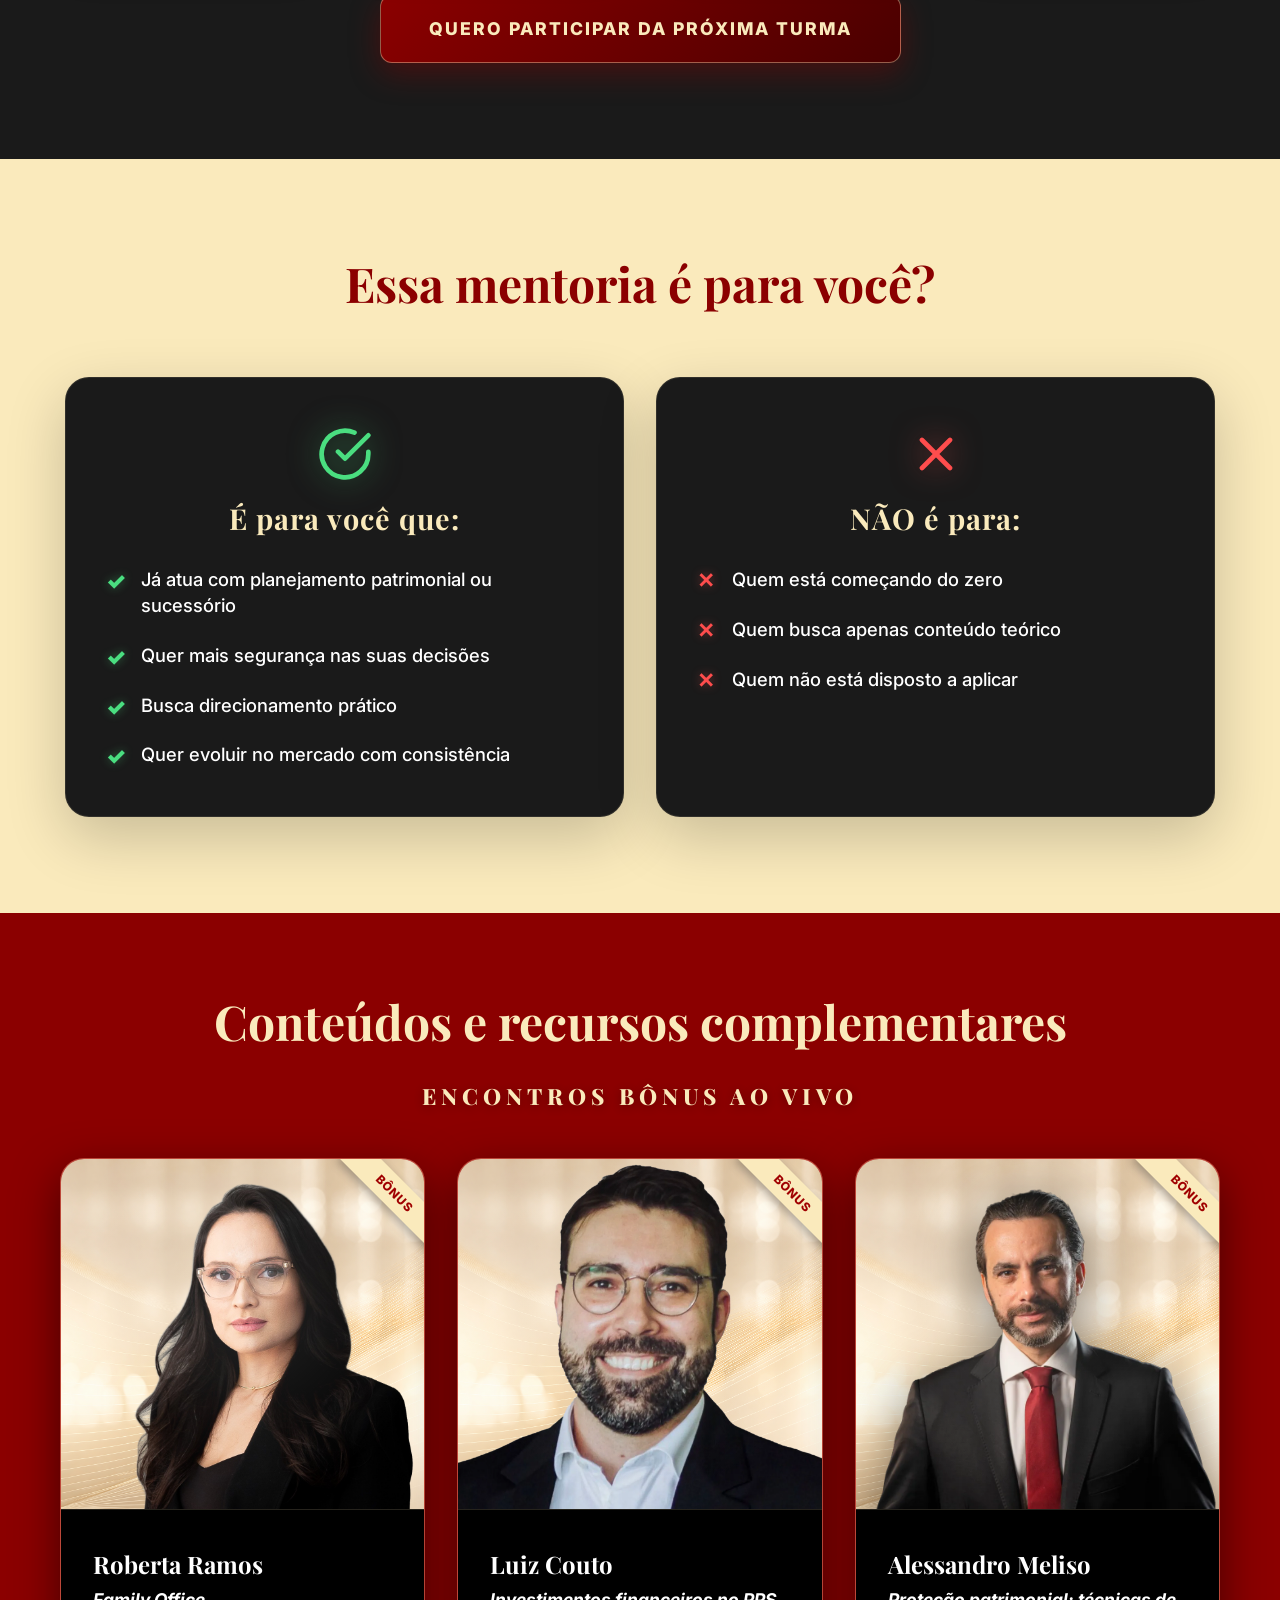
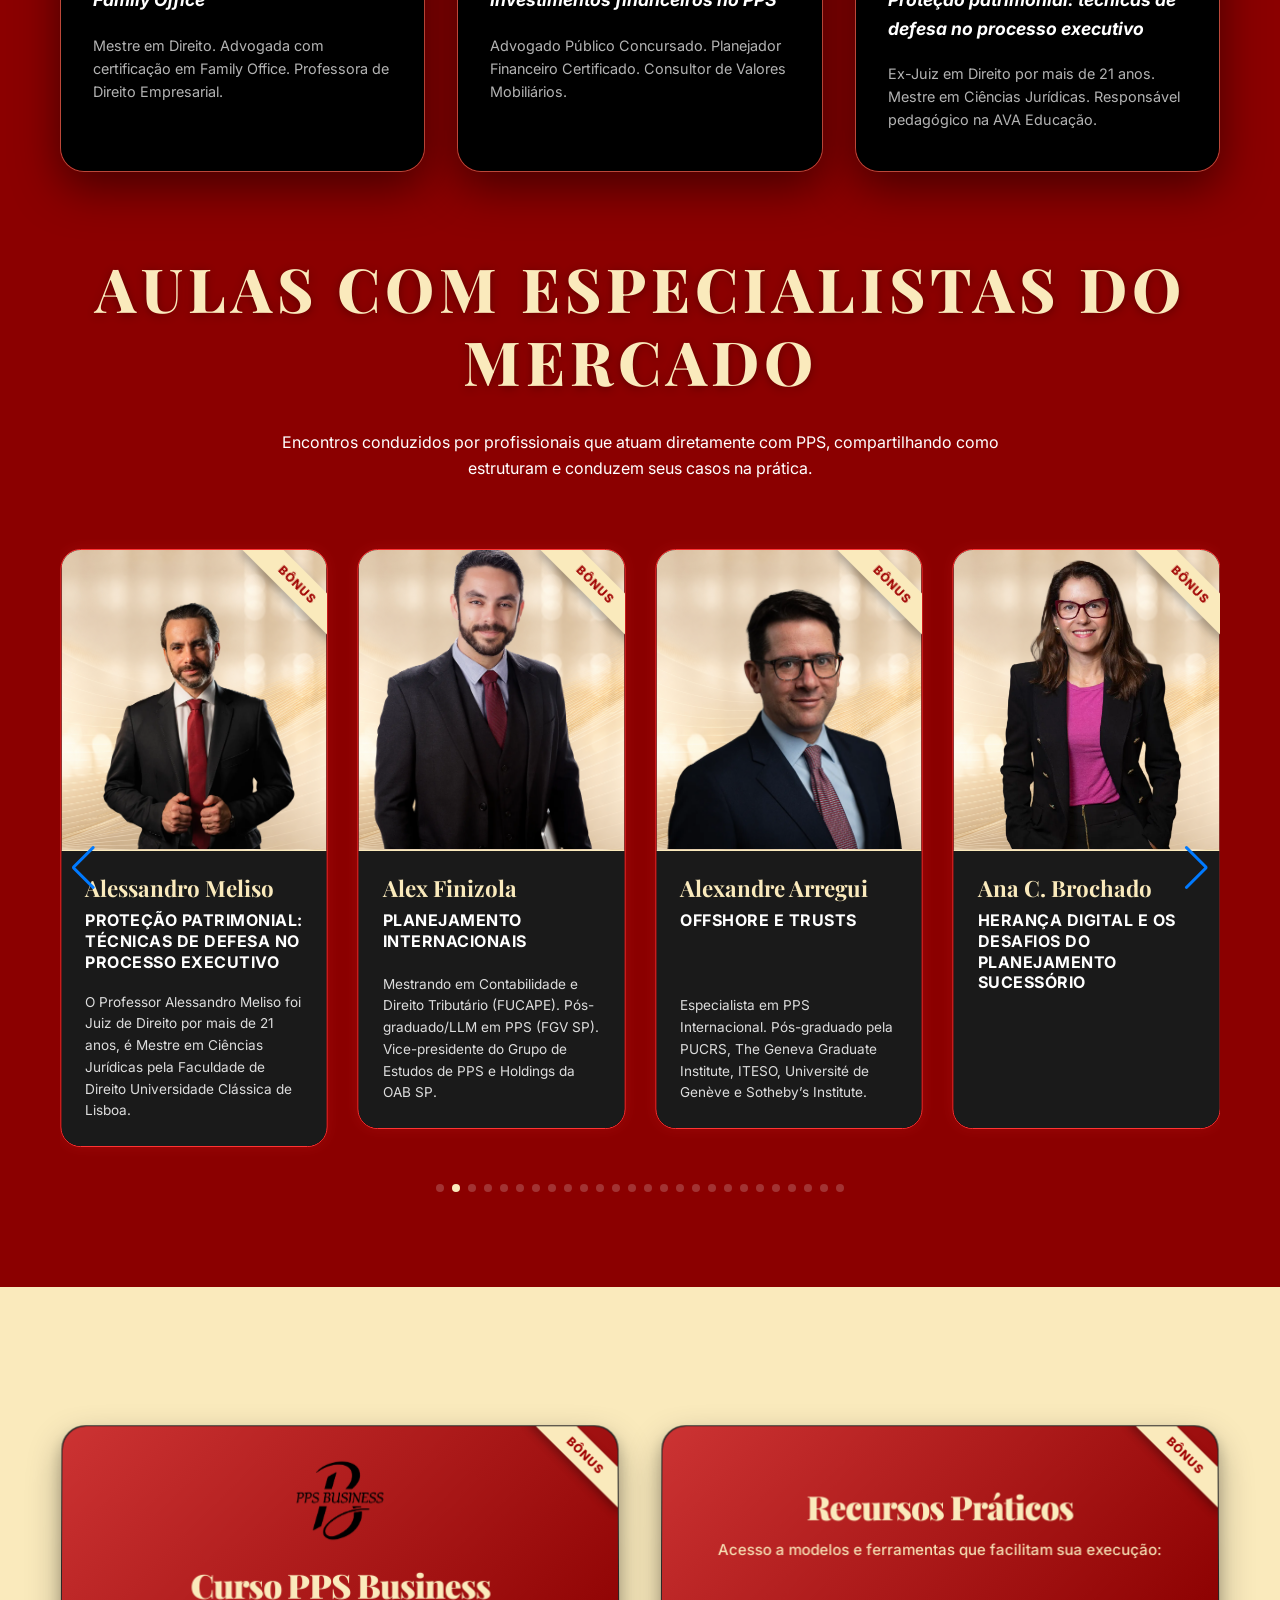
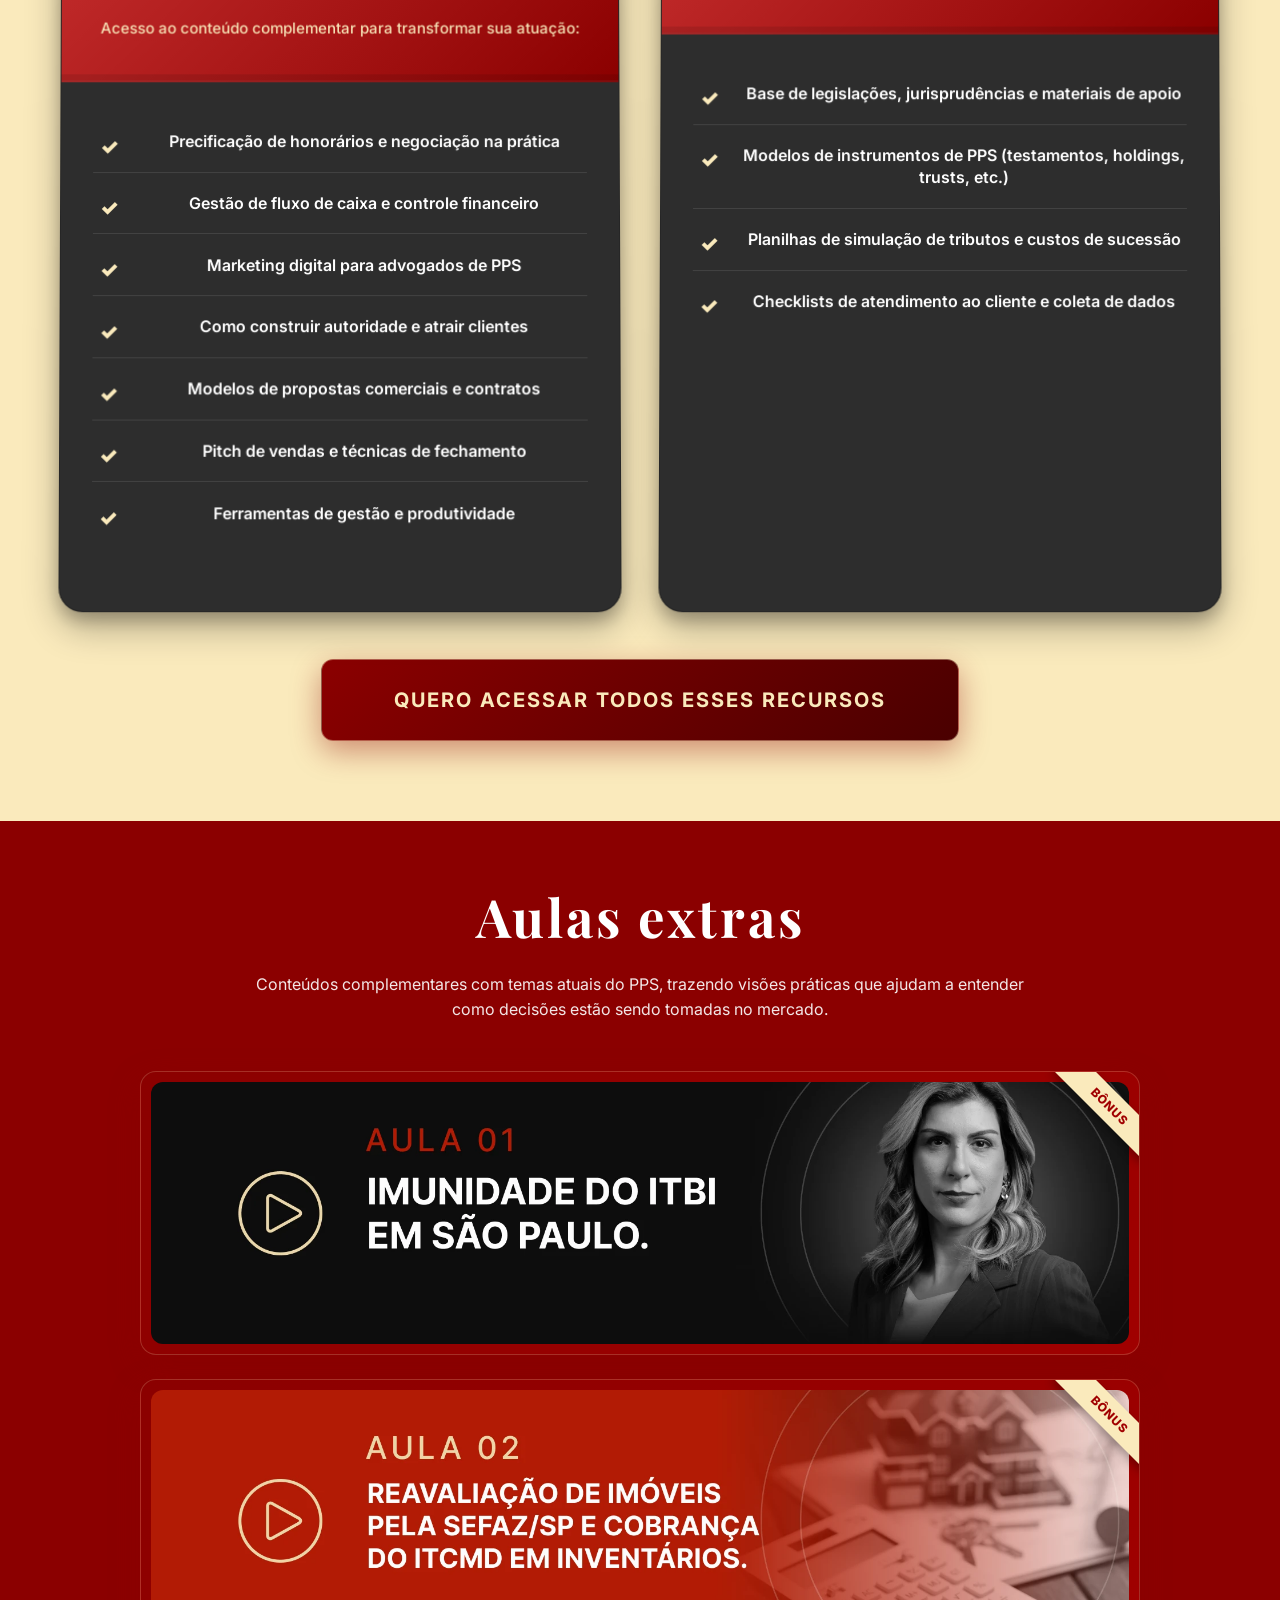
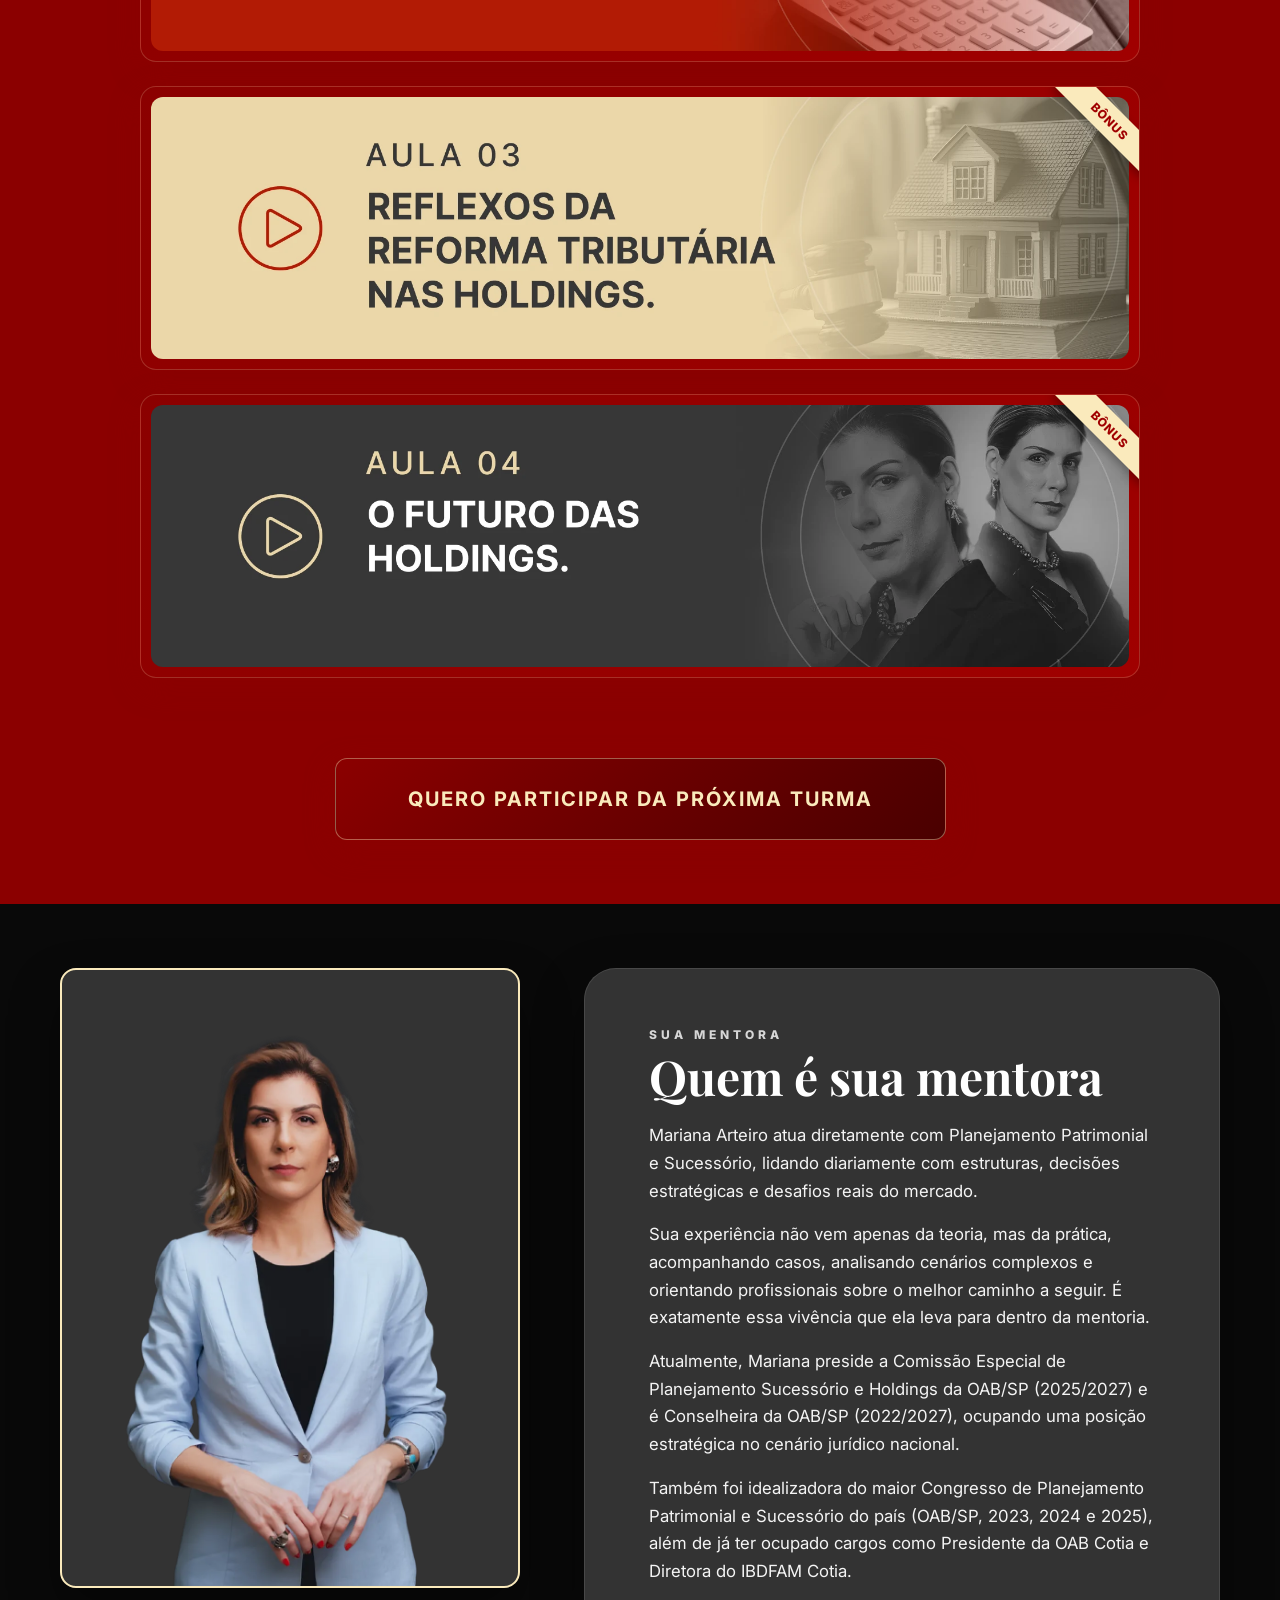
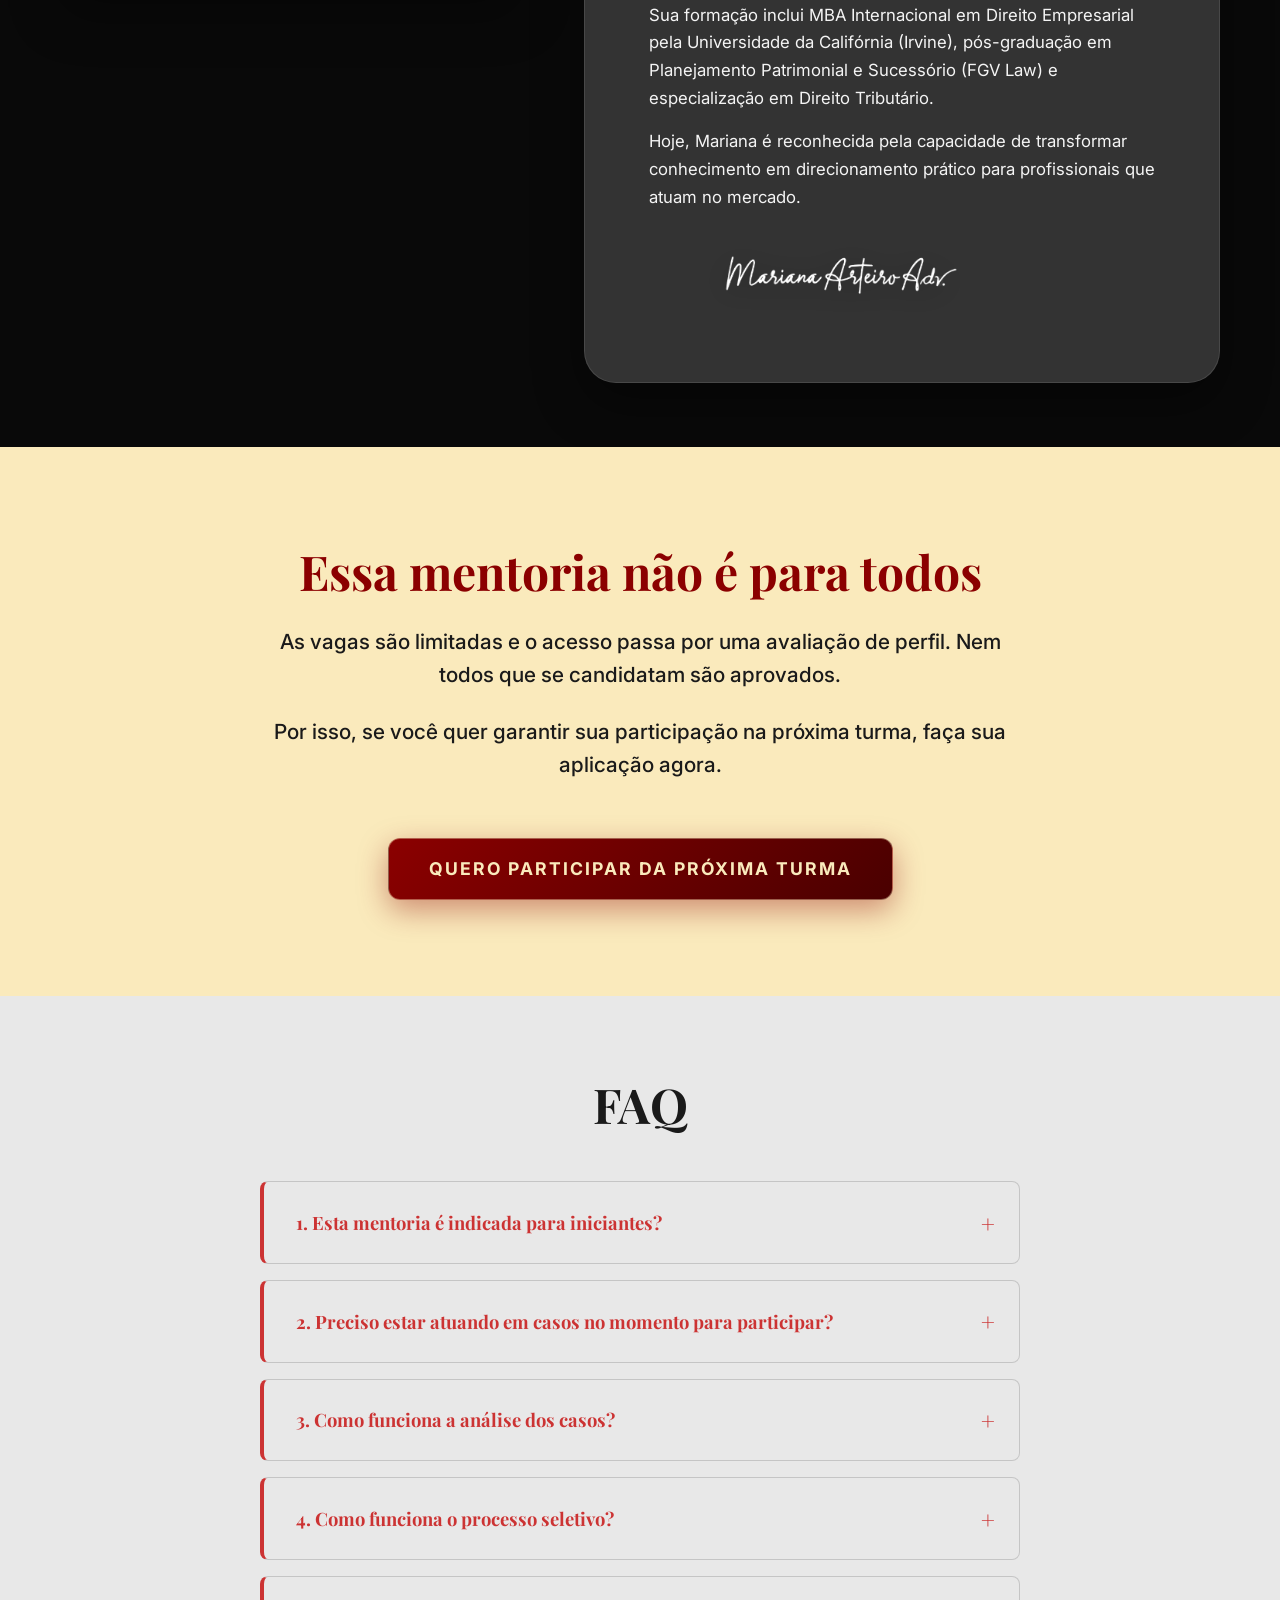
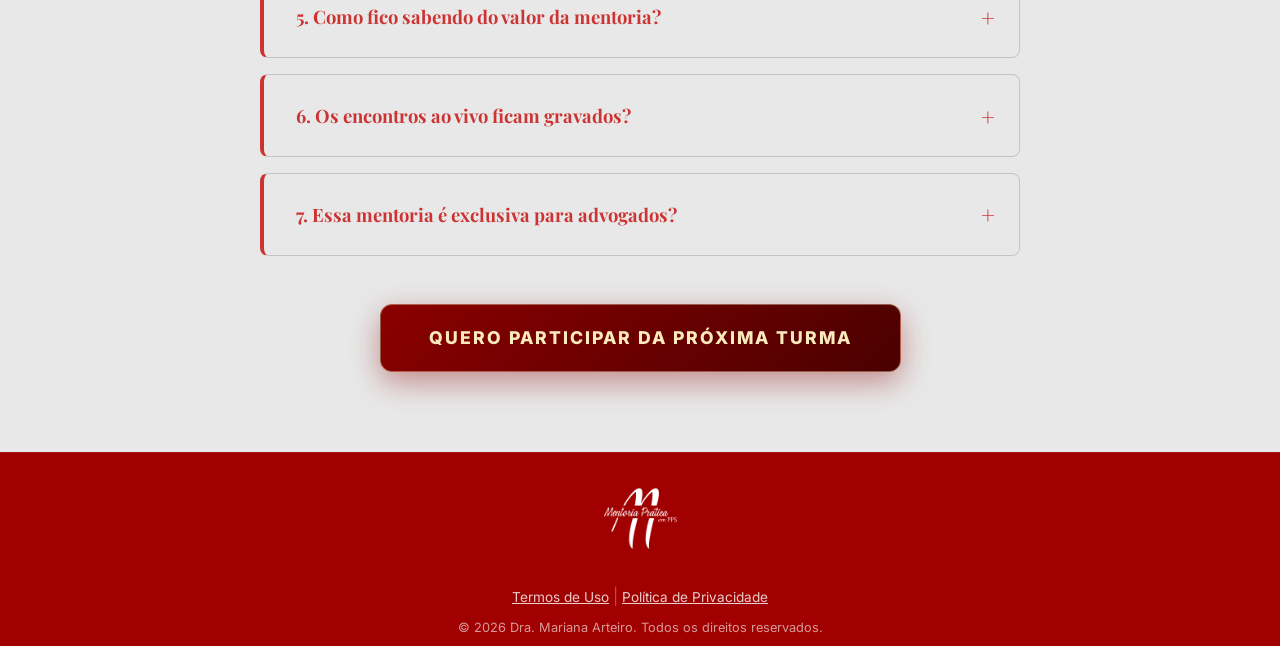
==== commit b5b275d6: "fix: desativação total de scripts de reveal para estabilidade absoluta mobile (v2.5)" ====
--- a/index.html
+++ b/index.html
@@ -36,7 +36,7 @@
     <link rel="stylesheet" href="https://cdn.jsdelivr.net/npm/swiper@11/swiper-bundle.min.css" />
 
     <!-- Custom CSS -->
-    <link rel="stylesheet" href="index.css?v=2.2">
+    <link rel="stylesheet" href="index.css?v=2.5">
 </head>
 
 <body>
@@ -1059,7 +1059,7 @@
 
     <!-- Scripts -->
     <script src="https://cdn.jsdelivr.net/npm/swiper@11/swiper-bundle.min.js" defer></script>
-    <script src="script.js?v=2.2" defer></script>
+    <script src="script.js?v=2.5" defer></script>
 </body>
 
 </html>
--- a/index.css
+++ b/index.css
@@ -2429,22 +2429,14 @@
     /* ==========================================================================
    ANIMATIONS
    ========================================================================== */
-    /* Reveal fallback: Only hide if JS is enabled */
-    body.js-enabled .reveal,
-    body.js-enabled .reveal-left,
-    body.js-enabled .reveal-right,
-    body.js-enabled .reveal-scale {
-        opacity: 0;
-        transform: translateY(20px);
-        transition: opacity 0.8s ease-out, transform 0.8s ease-out;
-    }
-
-    body.js-enabled .reveal.active,
-    body.js-enabled .reveal-left.active,
-    body.js-enabled .reveal-right.active,
-    body.js-enabled .reveal-scale.active {
-        opacity: 1;
-        transform: translate(0) scale(1);
+    /* Reveal Disabled: Everything visible by default */
+    .reveal,
+    .reveal-left,
+    .reveal-right,
+    .reveal-scale {
+        opacity: 1 !important;
+        transform: none !important;
+        visibility: visible !important;
     }
 
     /* Staggered Child Reveal */
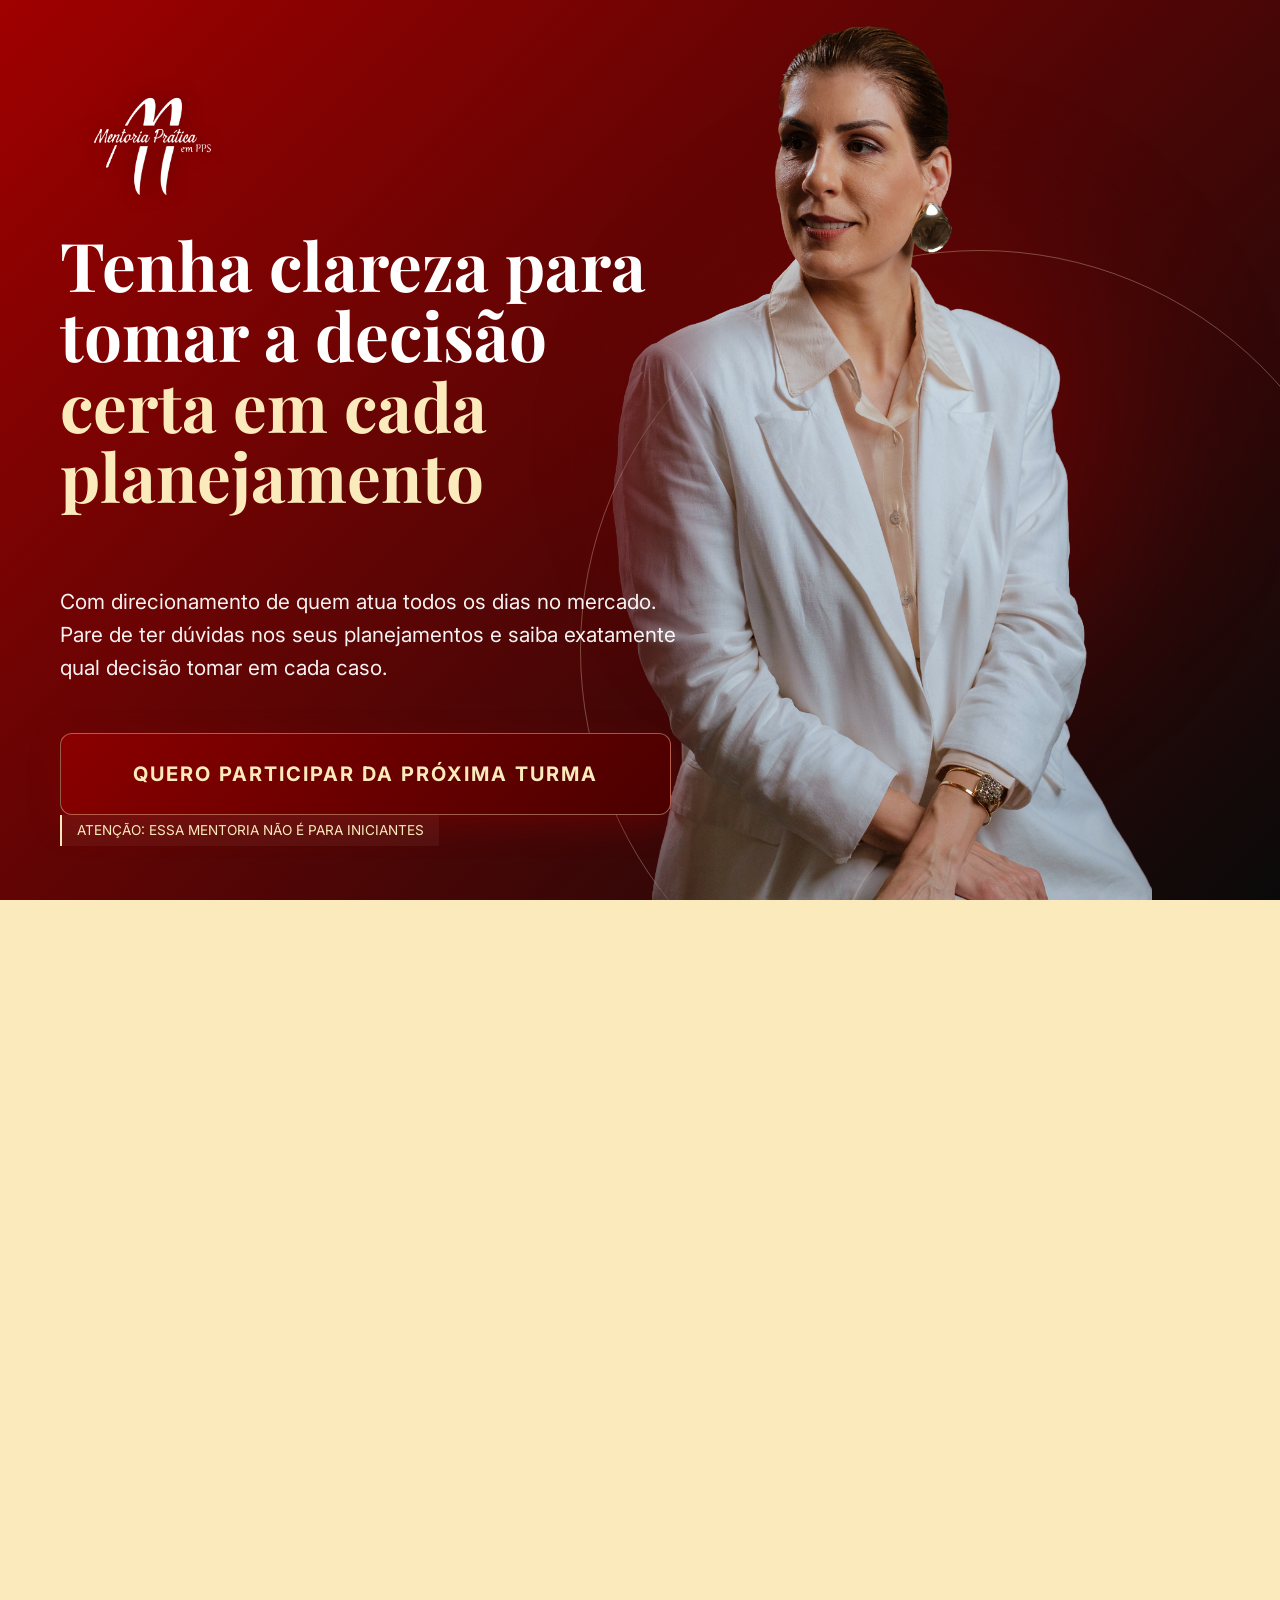
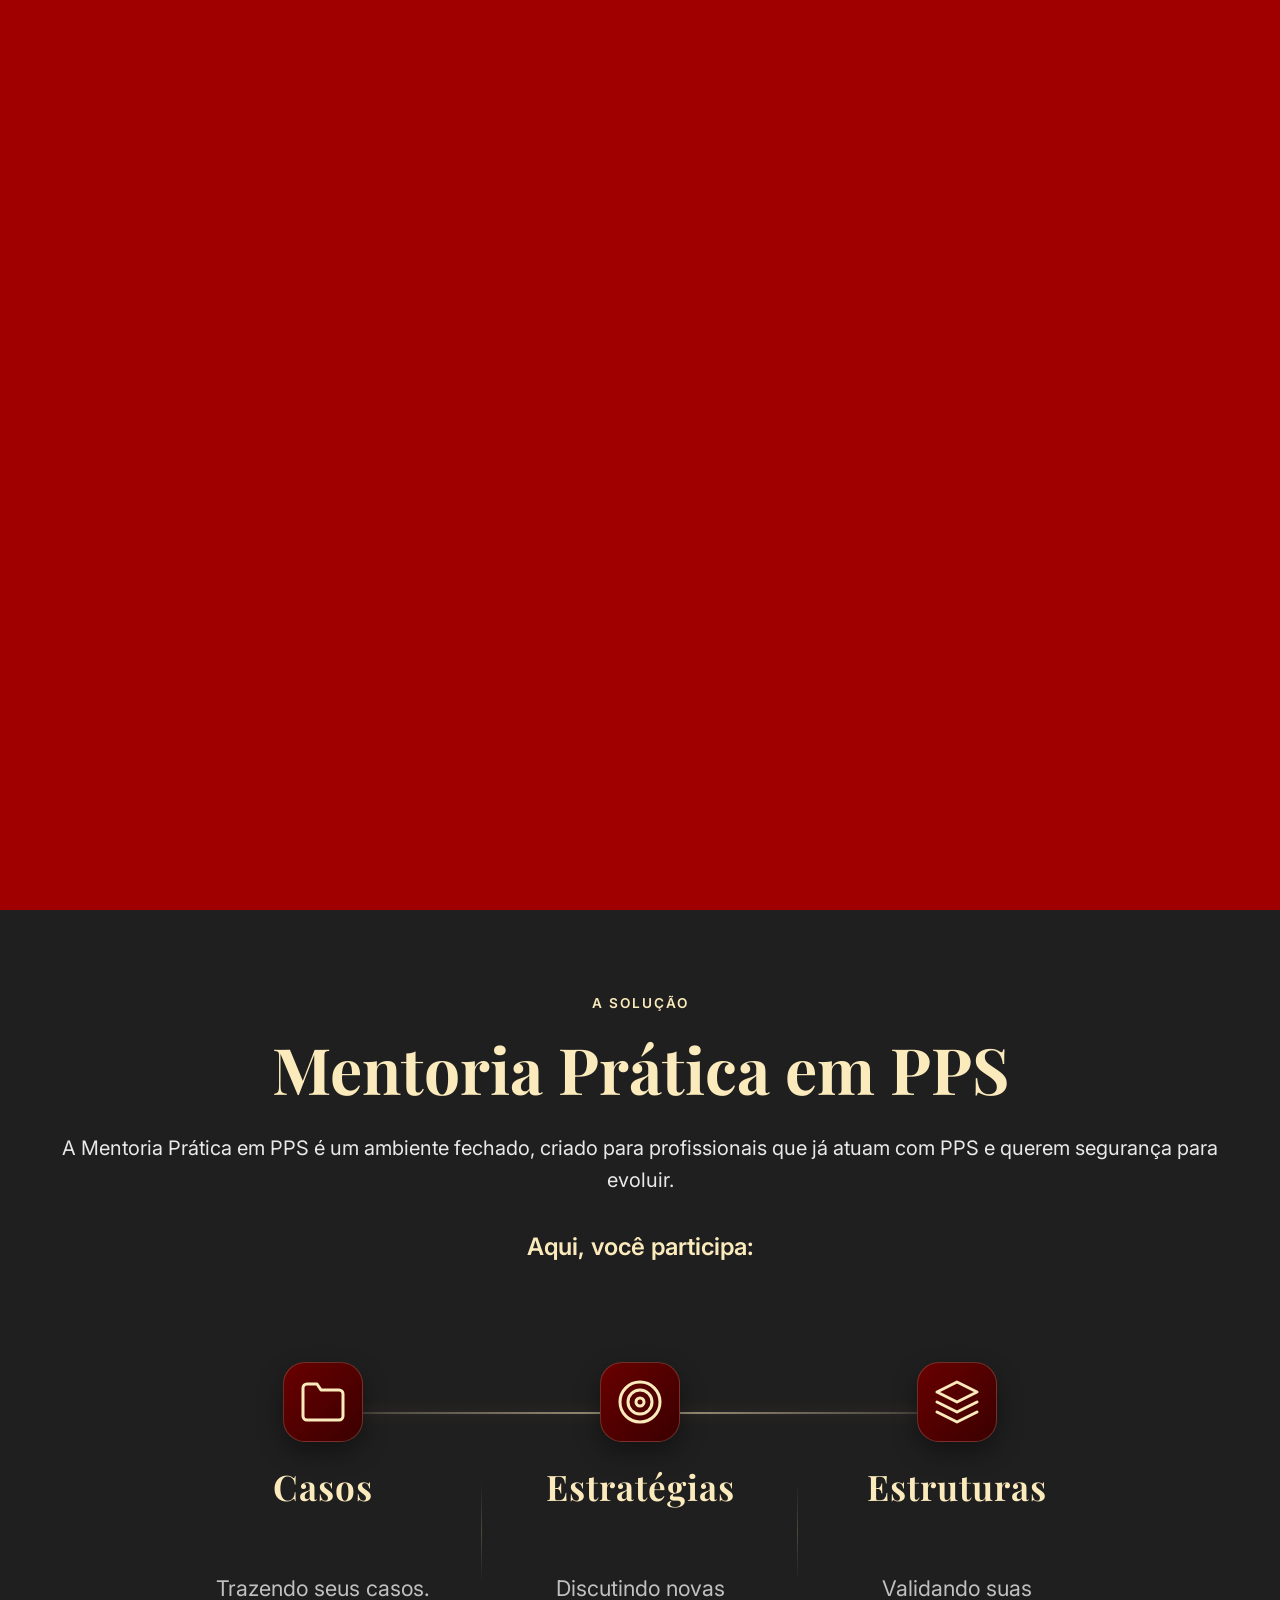
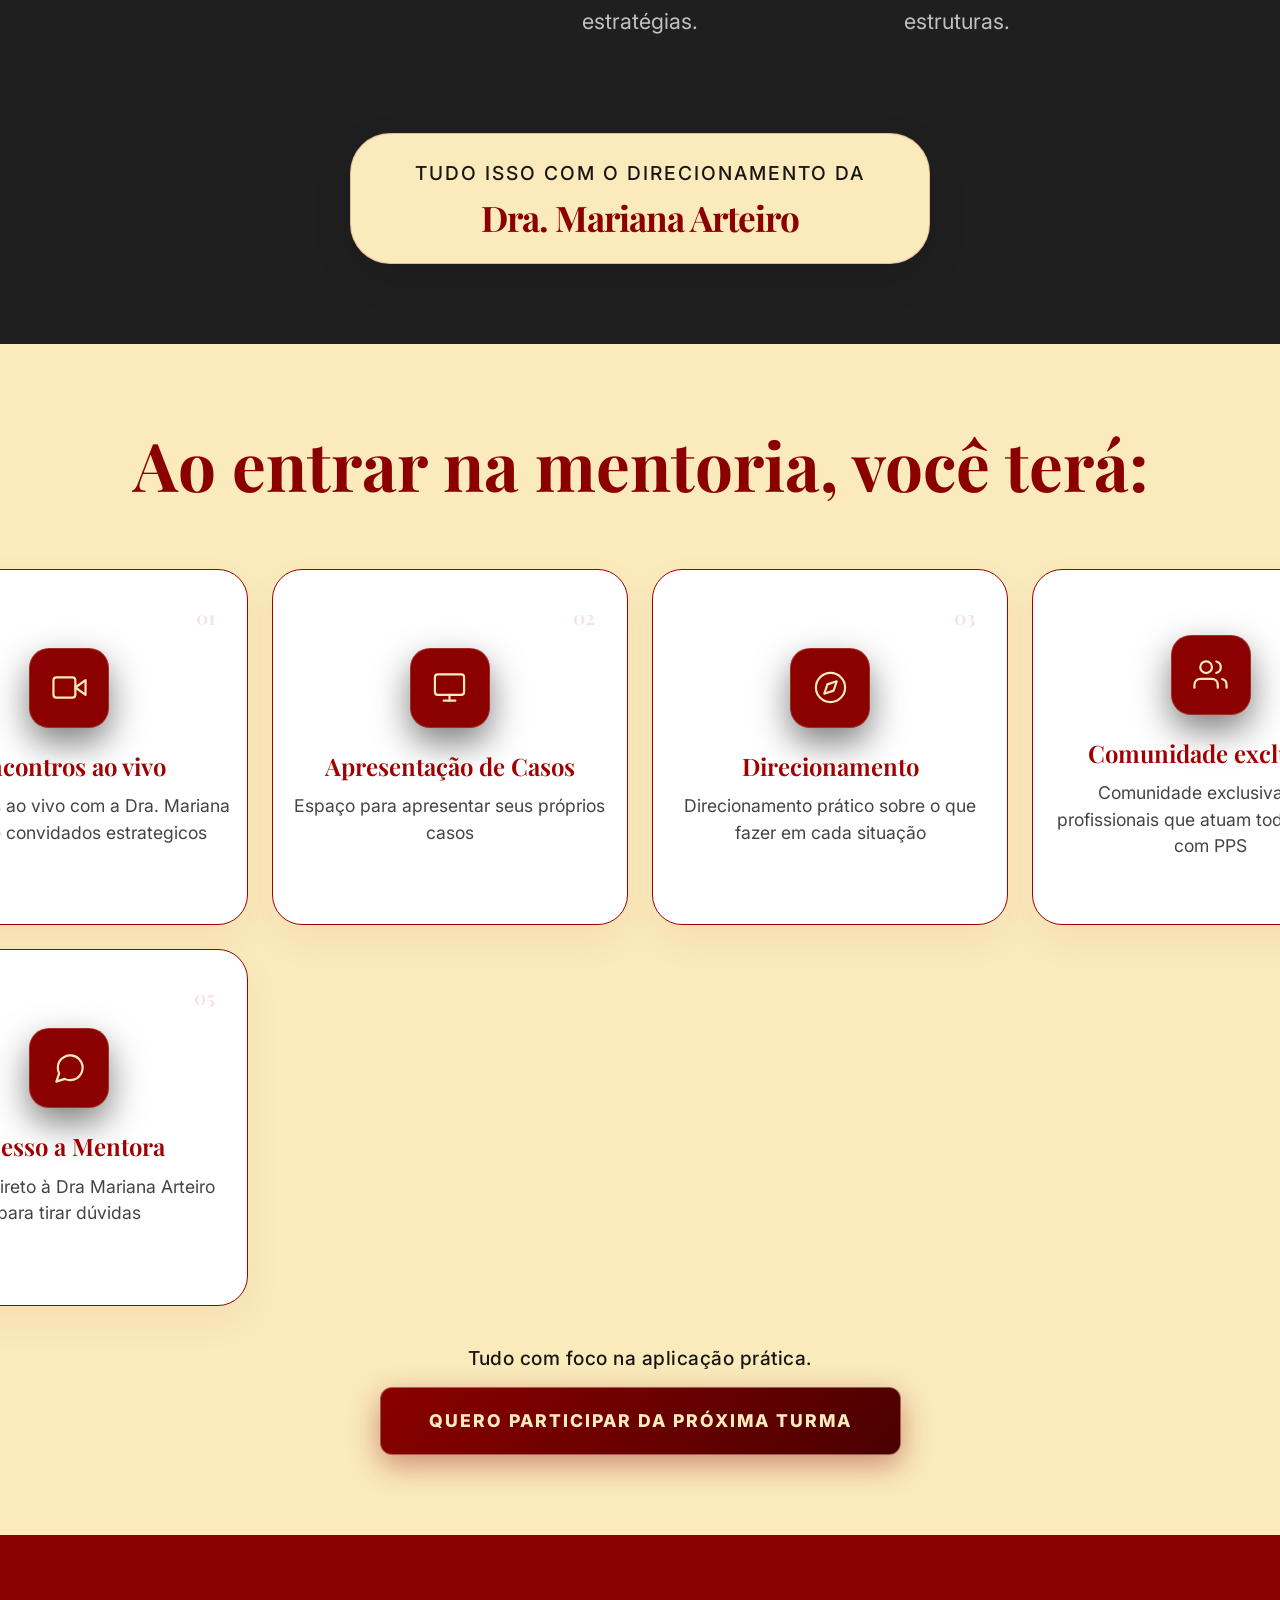
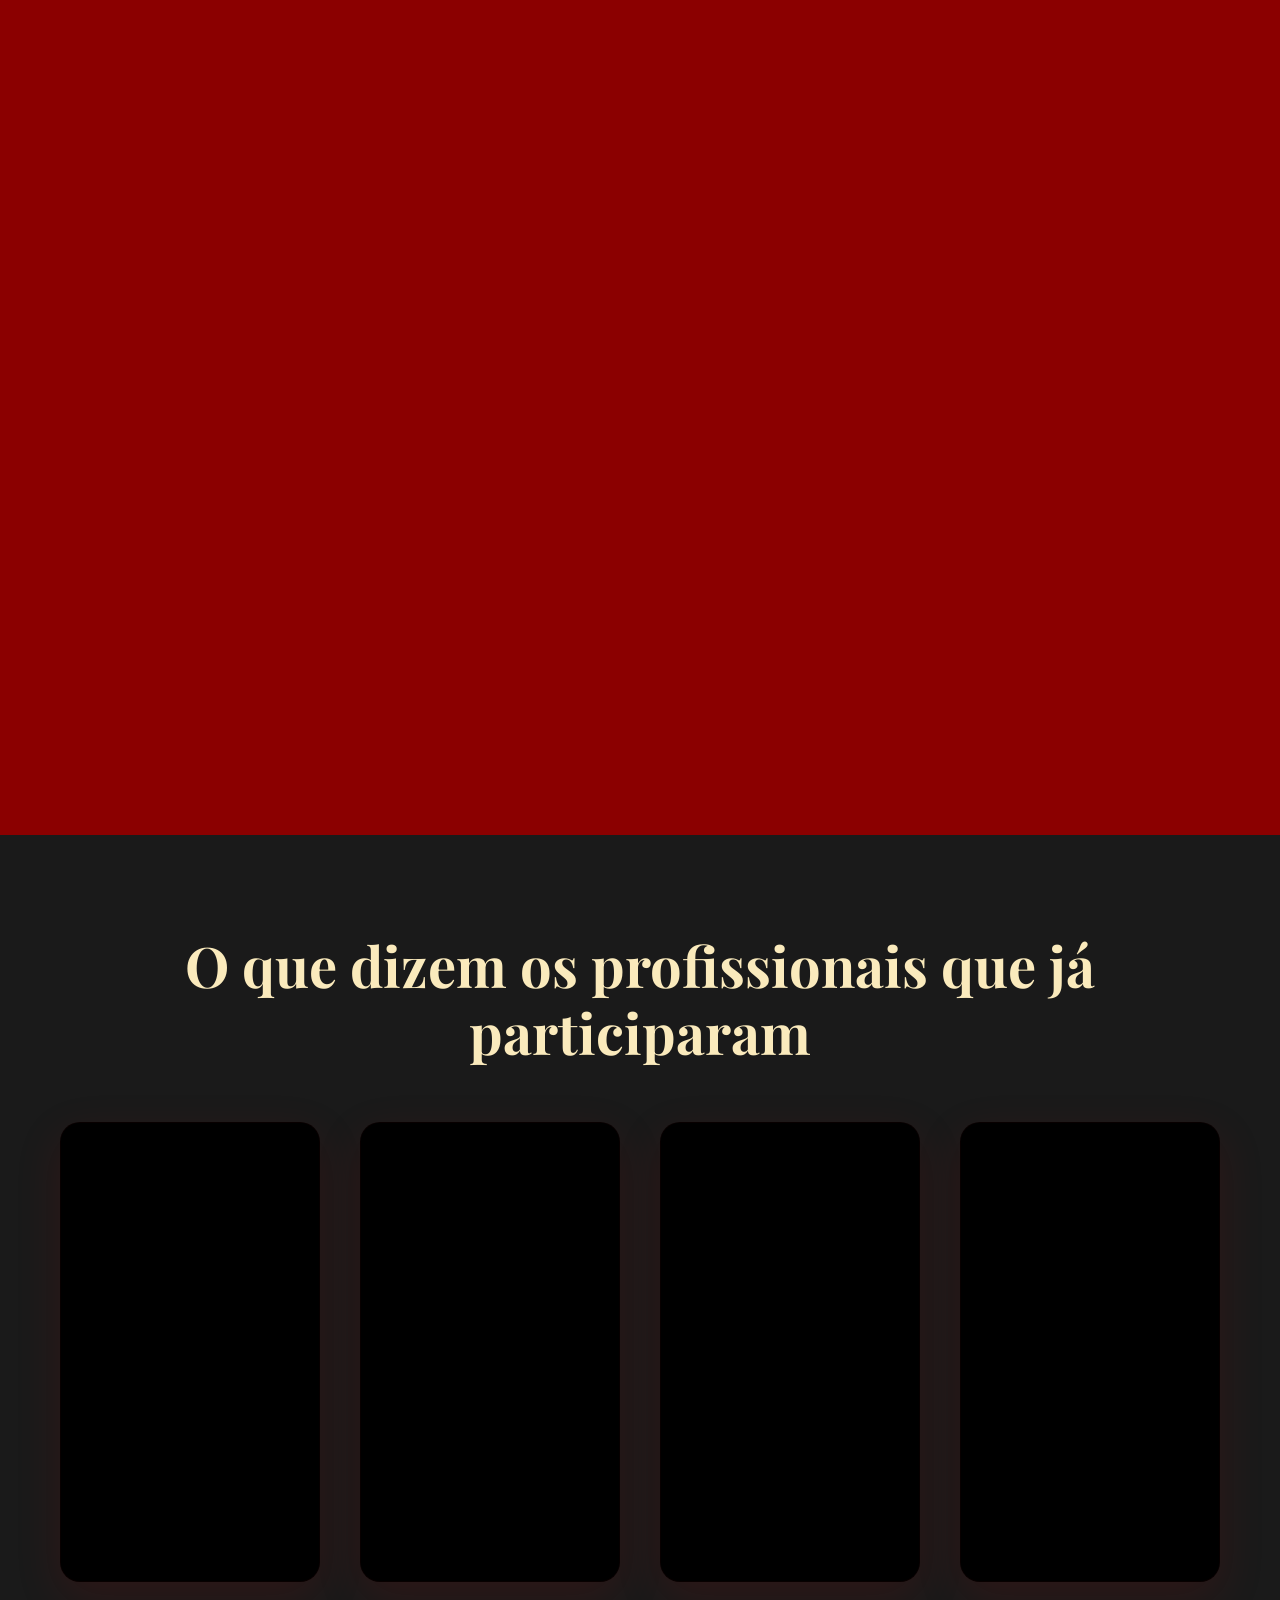
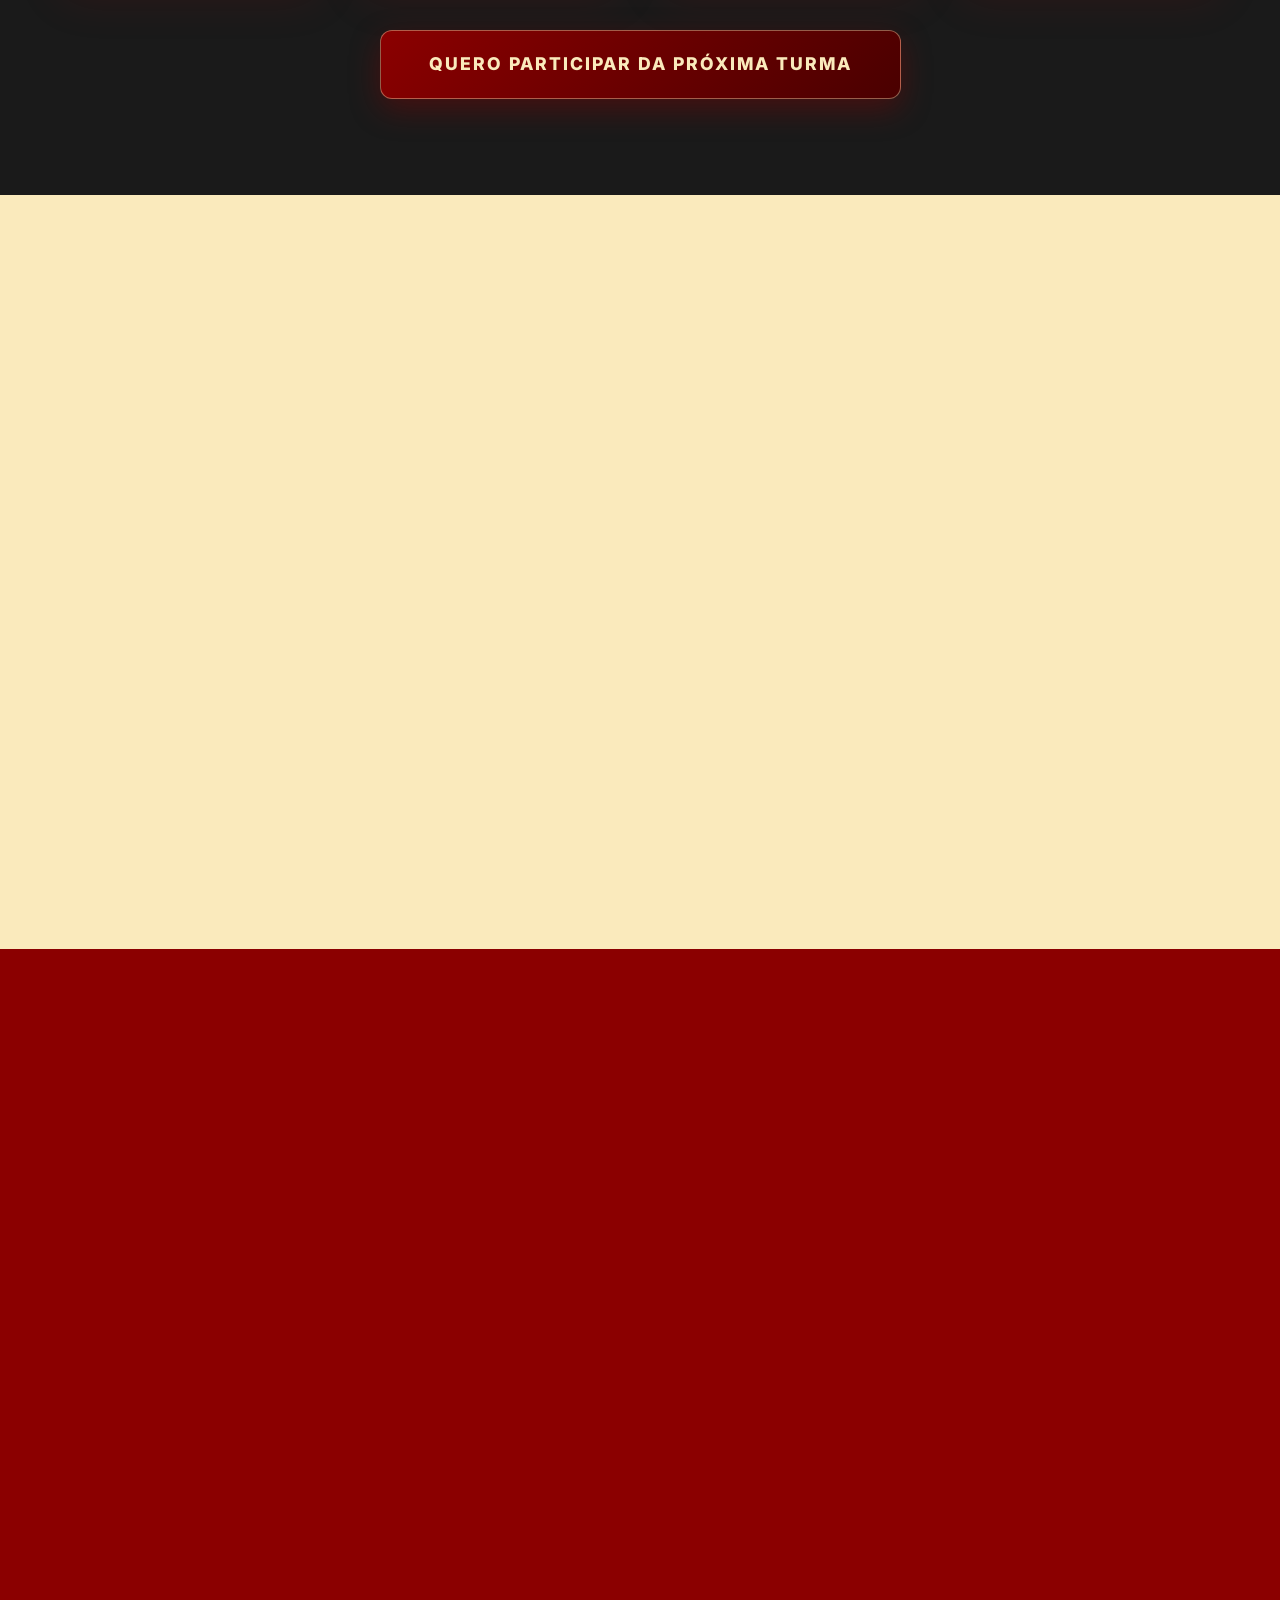
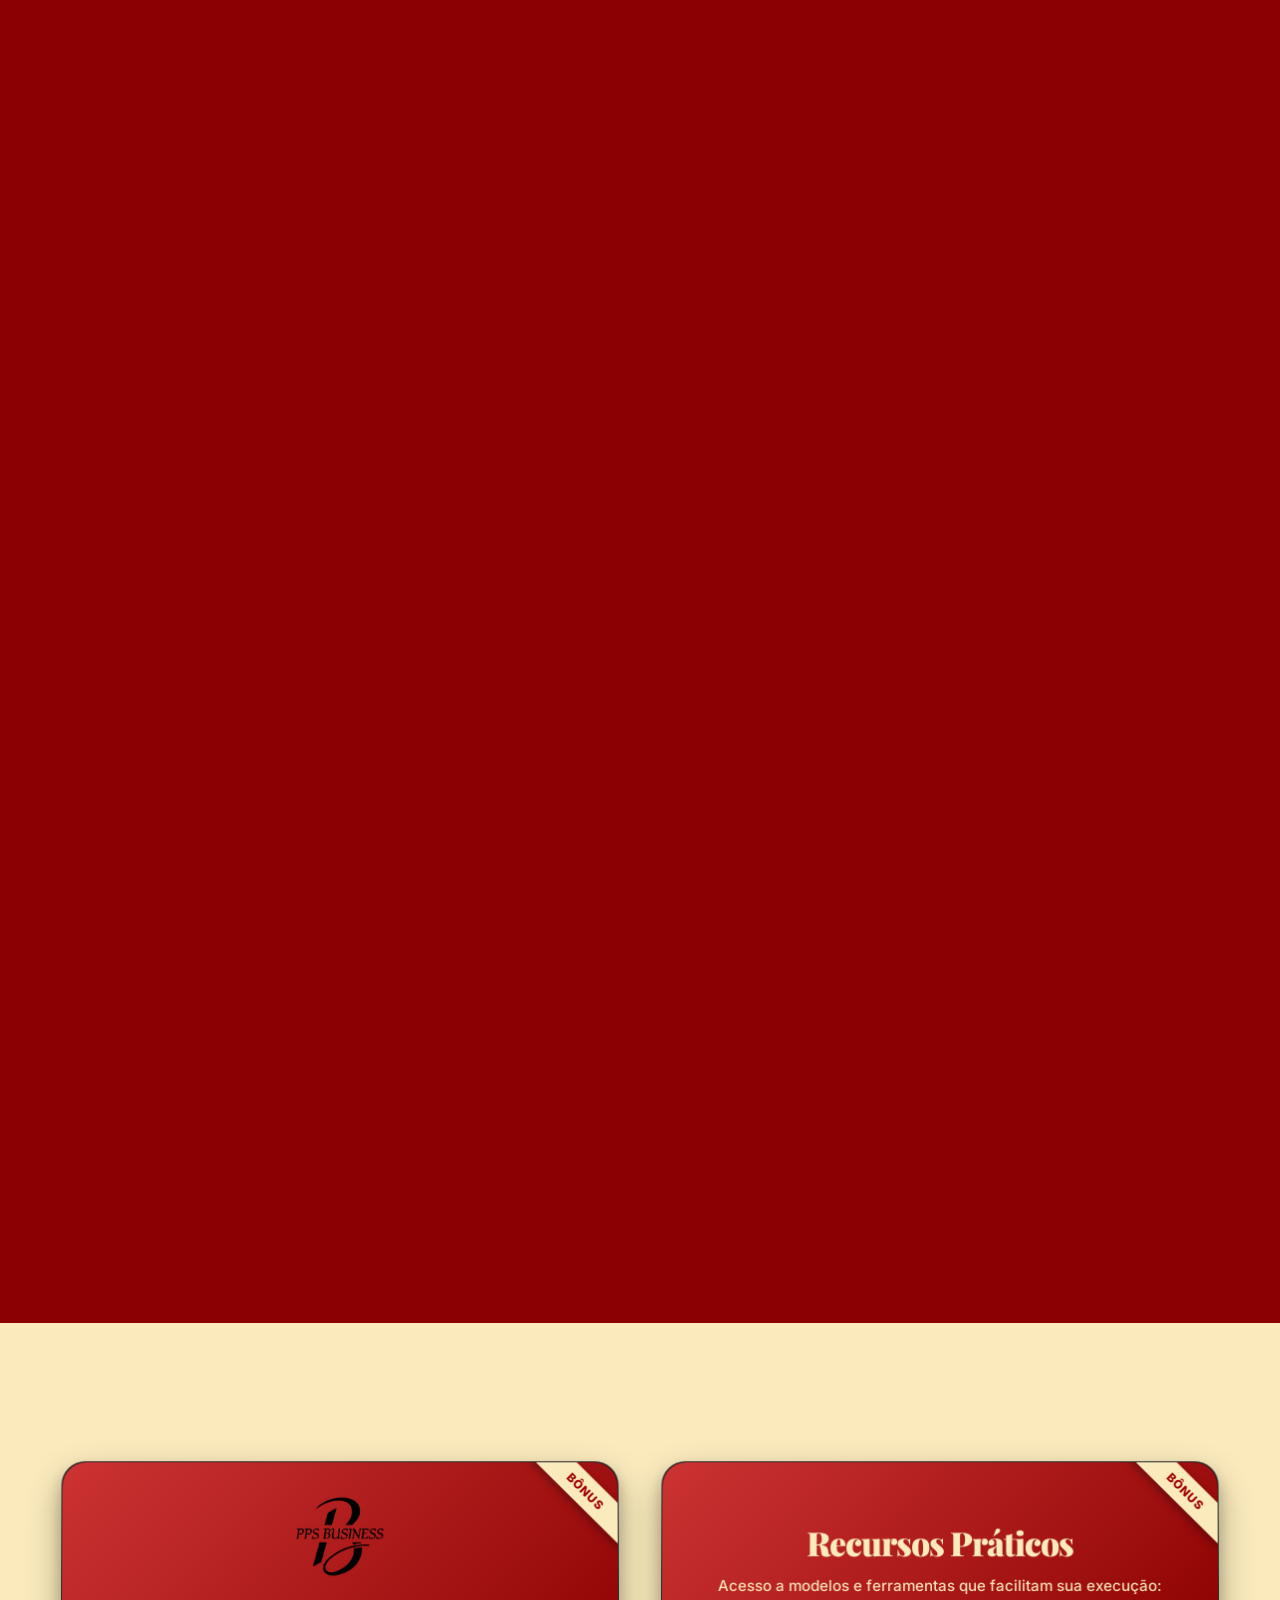
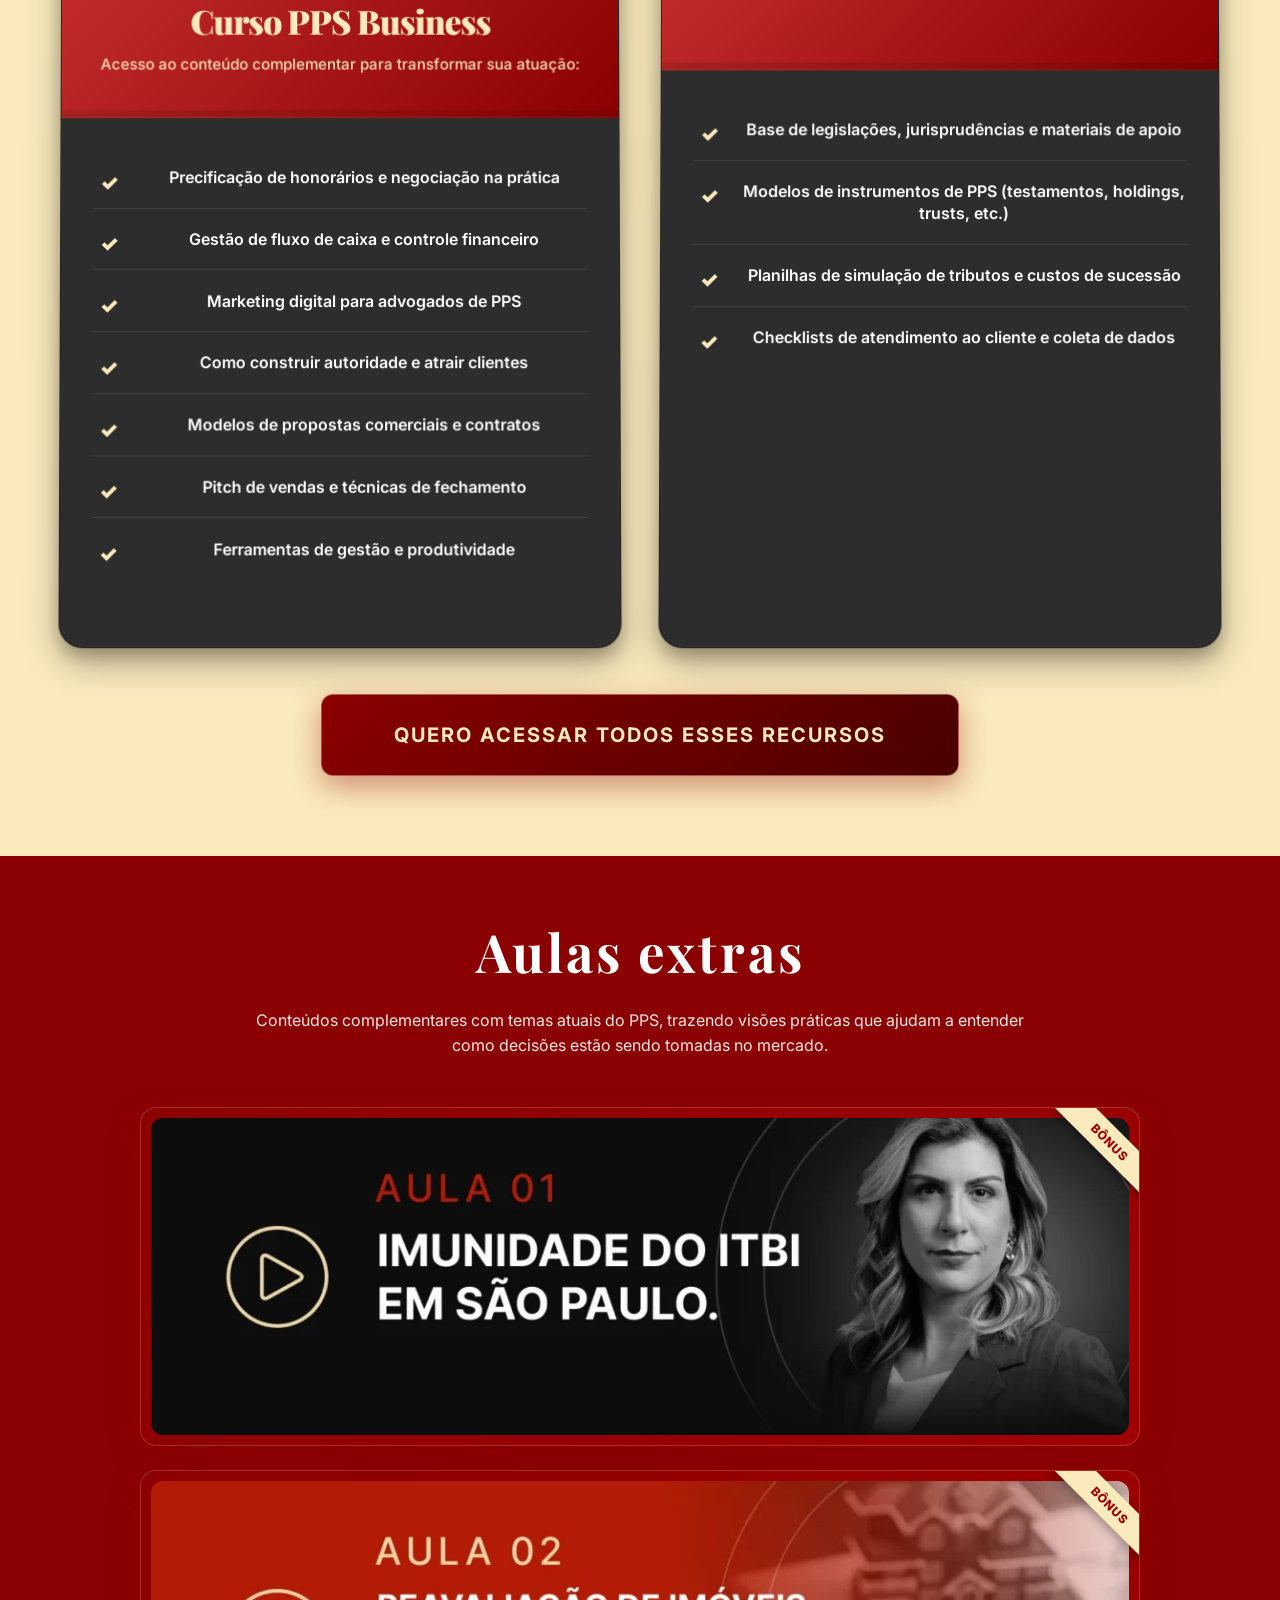
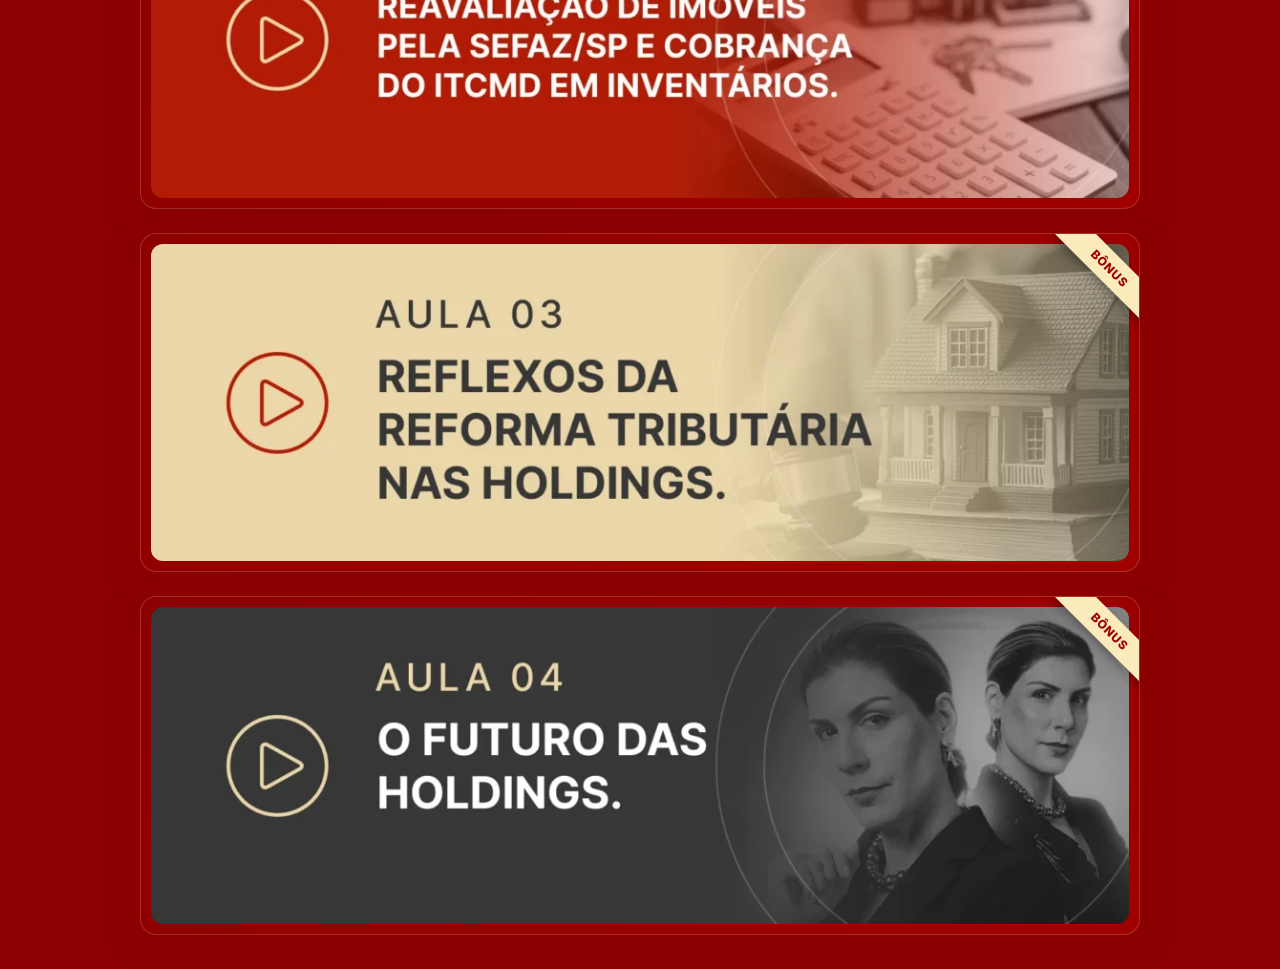
==== commit 3b4a1471: "fix: performance extrema no carrossel e imagens (v2.8)" ====
--- a/index.html
+++ b/index.html
@@ -36,7 +36,7 @@
     <link rel="stylesheet" href="https://cdn.jsdelivr.net/npm/swiper@11/swiper-bundle.min.css" />
 
     <!-- Custom CSS -->
-    <link rel="stylesheet" href="index.css?v=2.5">
+    <link rel="stylesheet" href="index.css?v=2.8">
 </head>
 
 <body>
@@ -1059,7 +1059,7 @@
 
     <!-- Scripts -->
     <script src="https://cdn.jsdelivr.net/npm/swiper@11/swiper-bundle.min.js" defer></script>
-    <script src="script.js?v=2.5" defer></script>
+    <script src="script.js?v=2.8" defer></script>
 </body>
 
 </html>
--- a/index.css
+++ b/index.css
@@ -56,7 +56,7 @@
    Implementação de luxo para cada seção
    ========================================================================== */
 
-    /* Regra geral para todas as seções com textura */
+    /* Regra geral para todas as seções com textura e otimização de renderização */
     .benefits,
     .pain,
     .how-it-works,
@@ -71,6 +71,9 @@
         background-size: cover;
         background-position: center;
         background-repeat: no-repeat;
+        /* PERFORMANCE PRO: Só renderiza quando estiver perto da tela */
+        content-visibility: auto;
+        contain-intrinsic-size: 1px 500px; 
     }
 
     /* Adicionando overlay escuro para garantir legibilidade e fusão profunda apenas no mentor */
@@ -1770,6 +1773,9 @@
         box-shadow: 0 0 15px rgba(255, 51, 51, 0.15);
         /* Brilho neon suave */
         position: relative;
+        /* PERFORMANCE PRO: Isola a renderização */
+        content-visibility: auto;
+        contain-intrinsic-size: 300px 580px;
     }
 
     .speaker-card:hover {
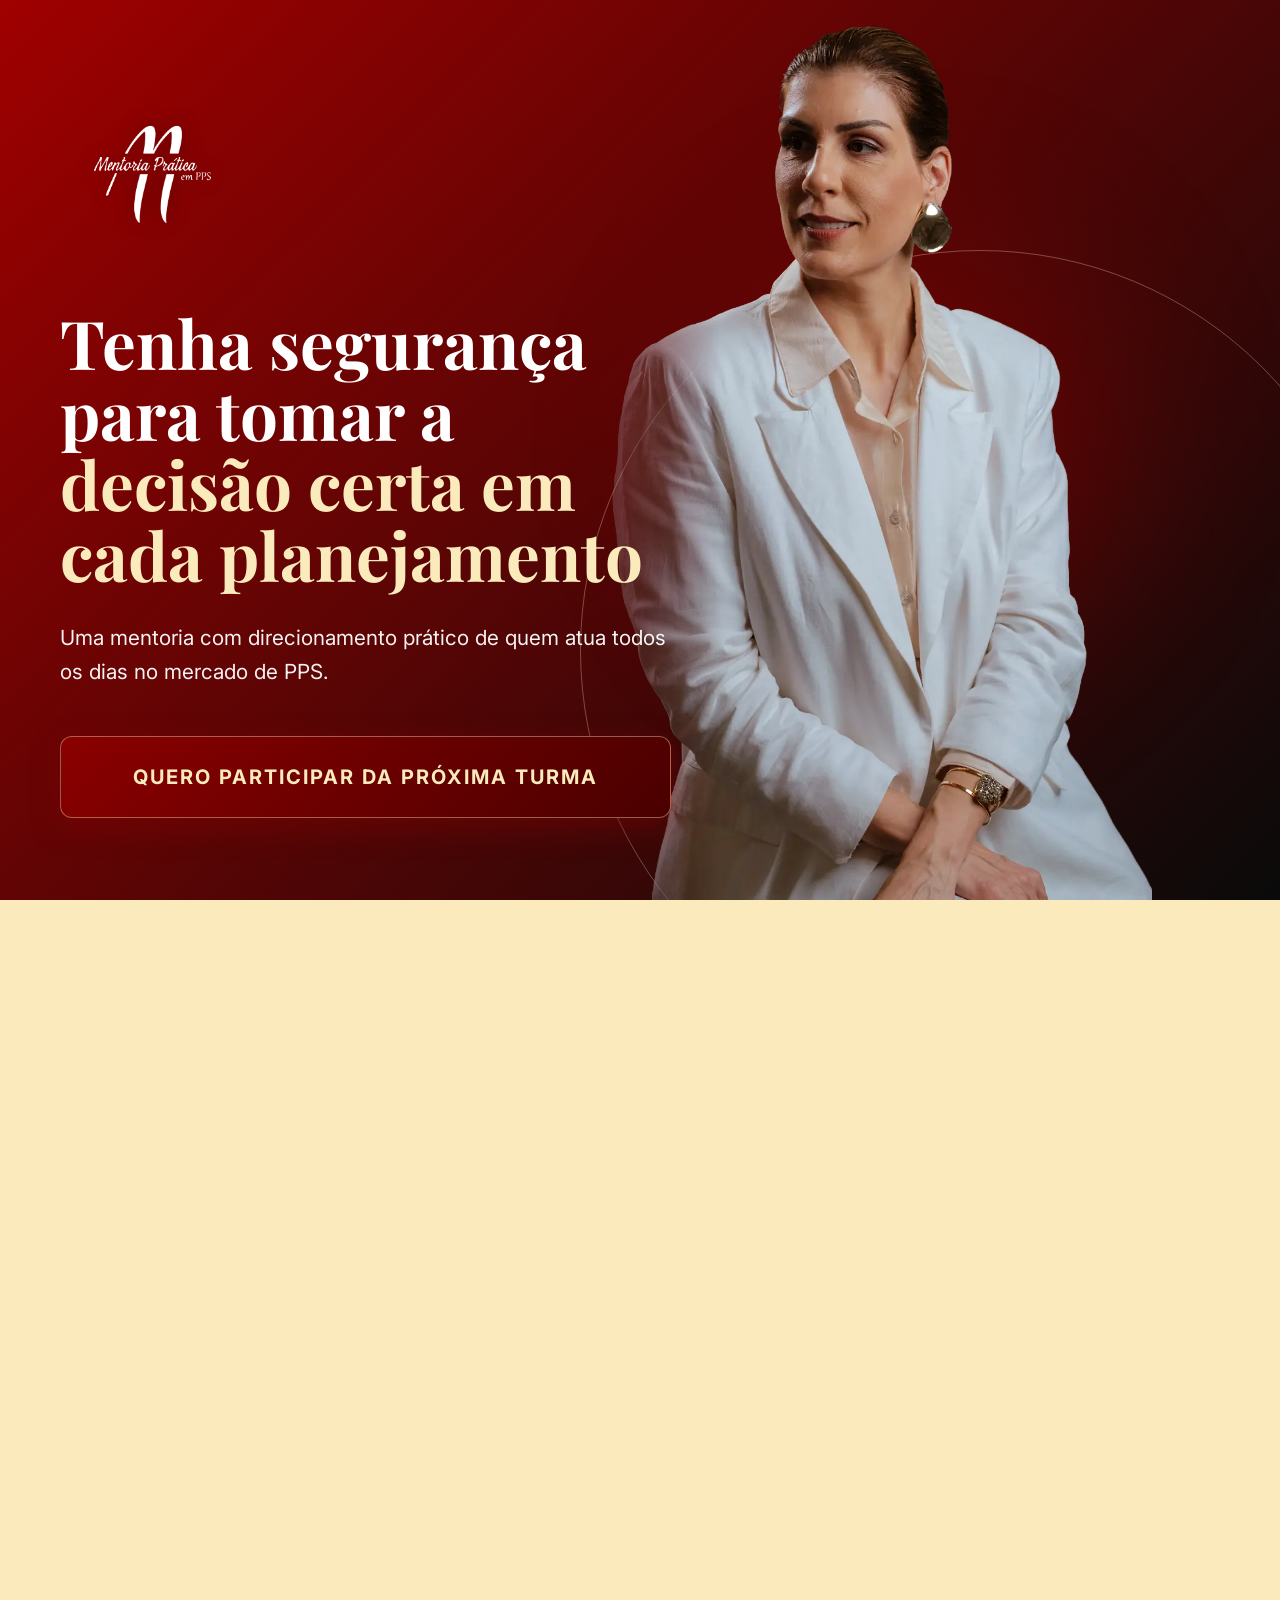
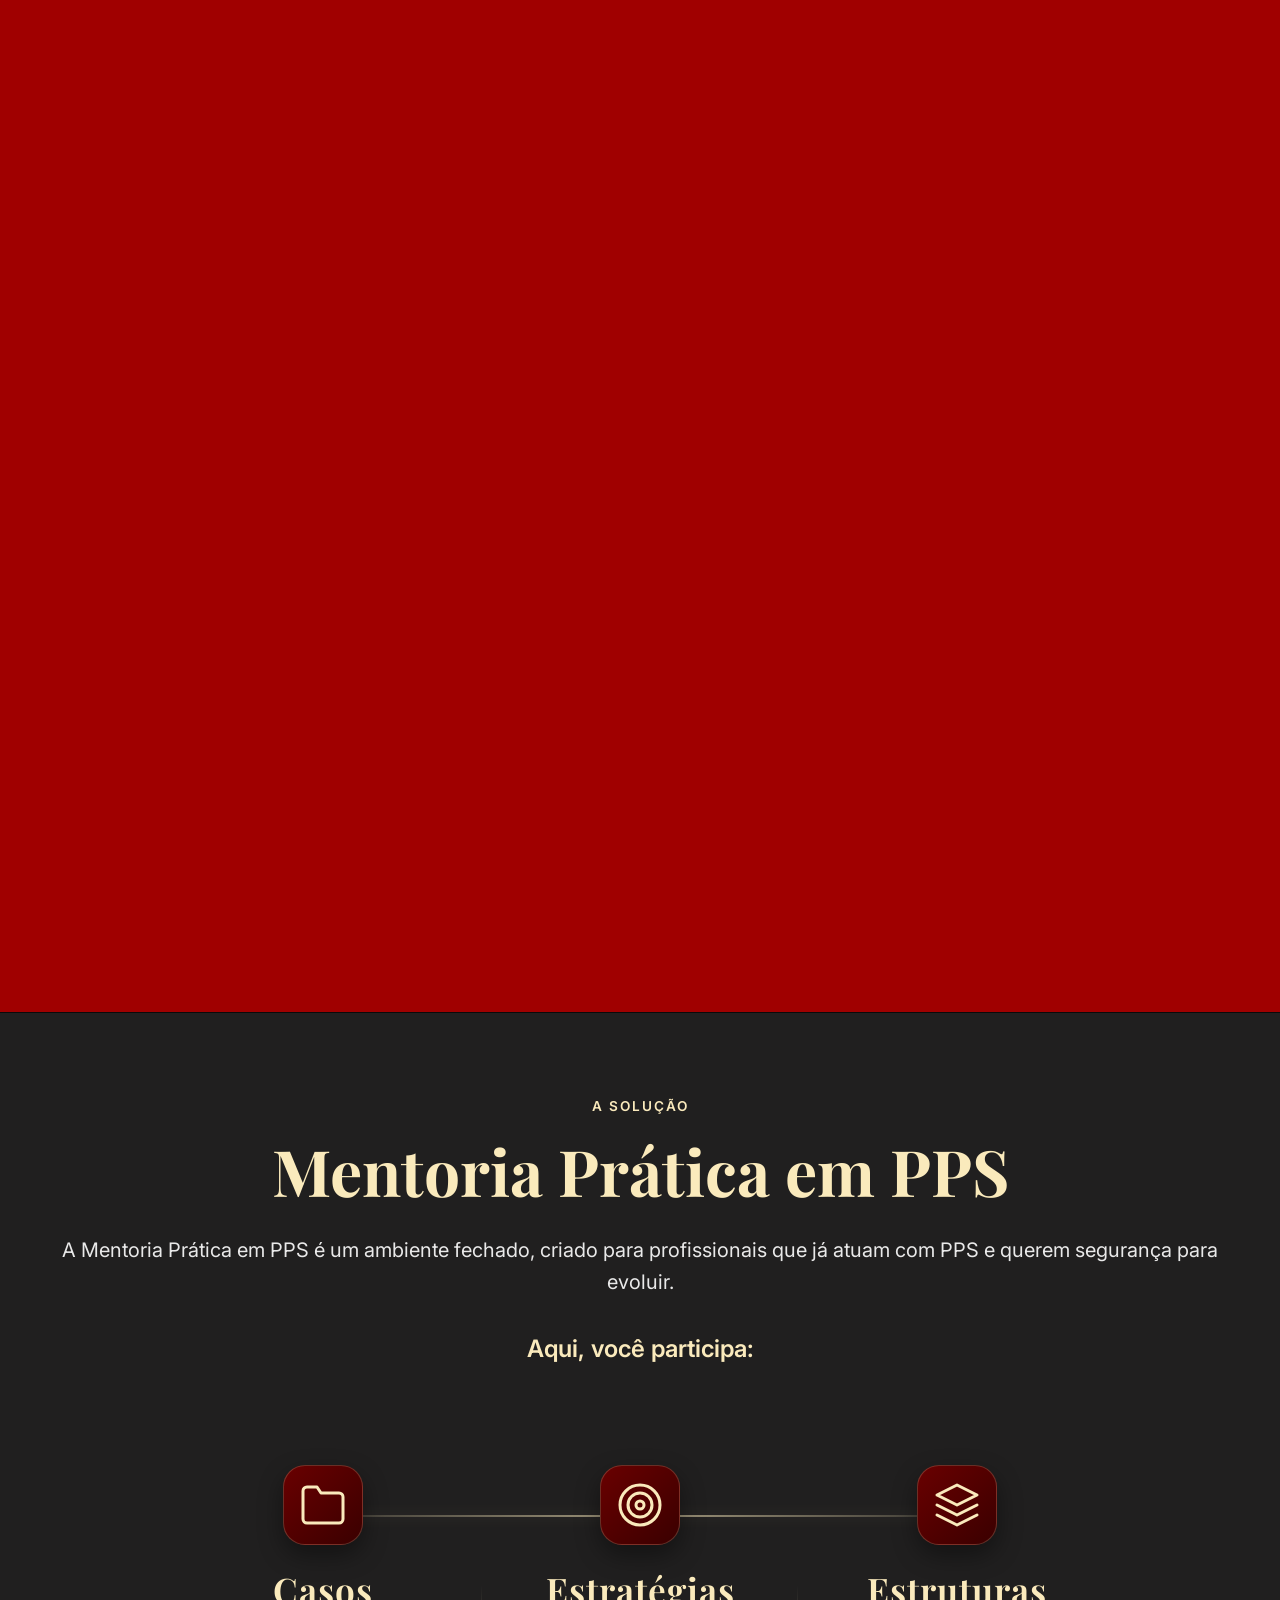
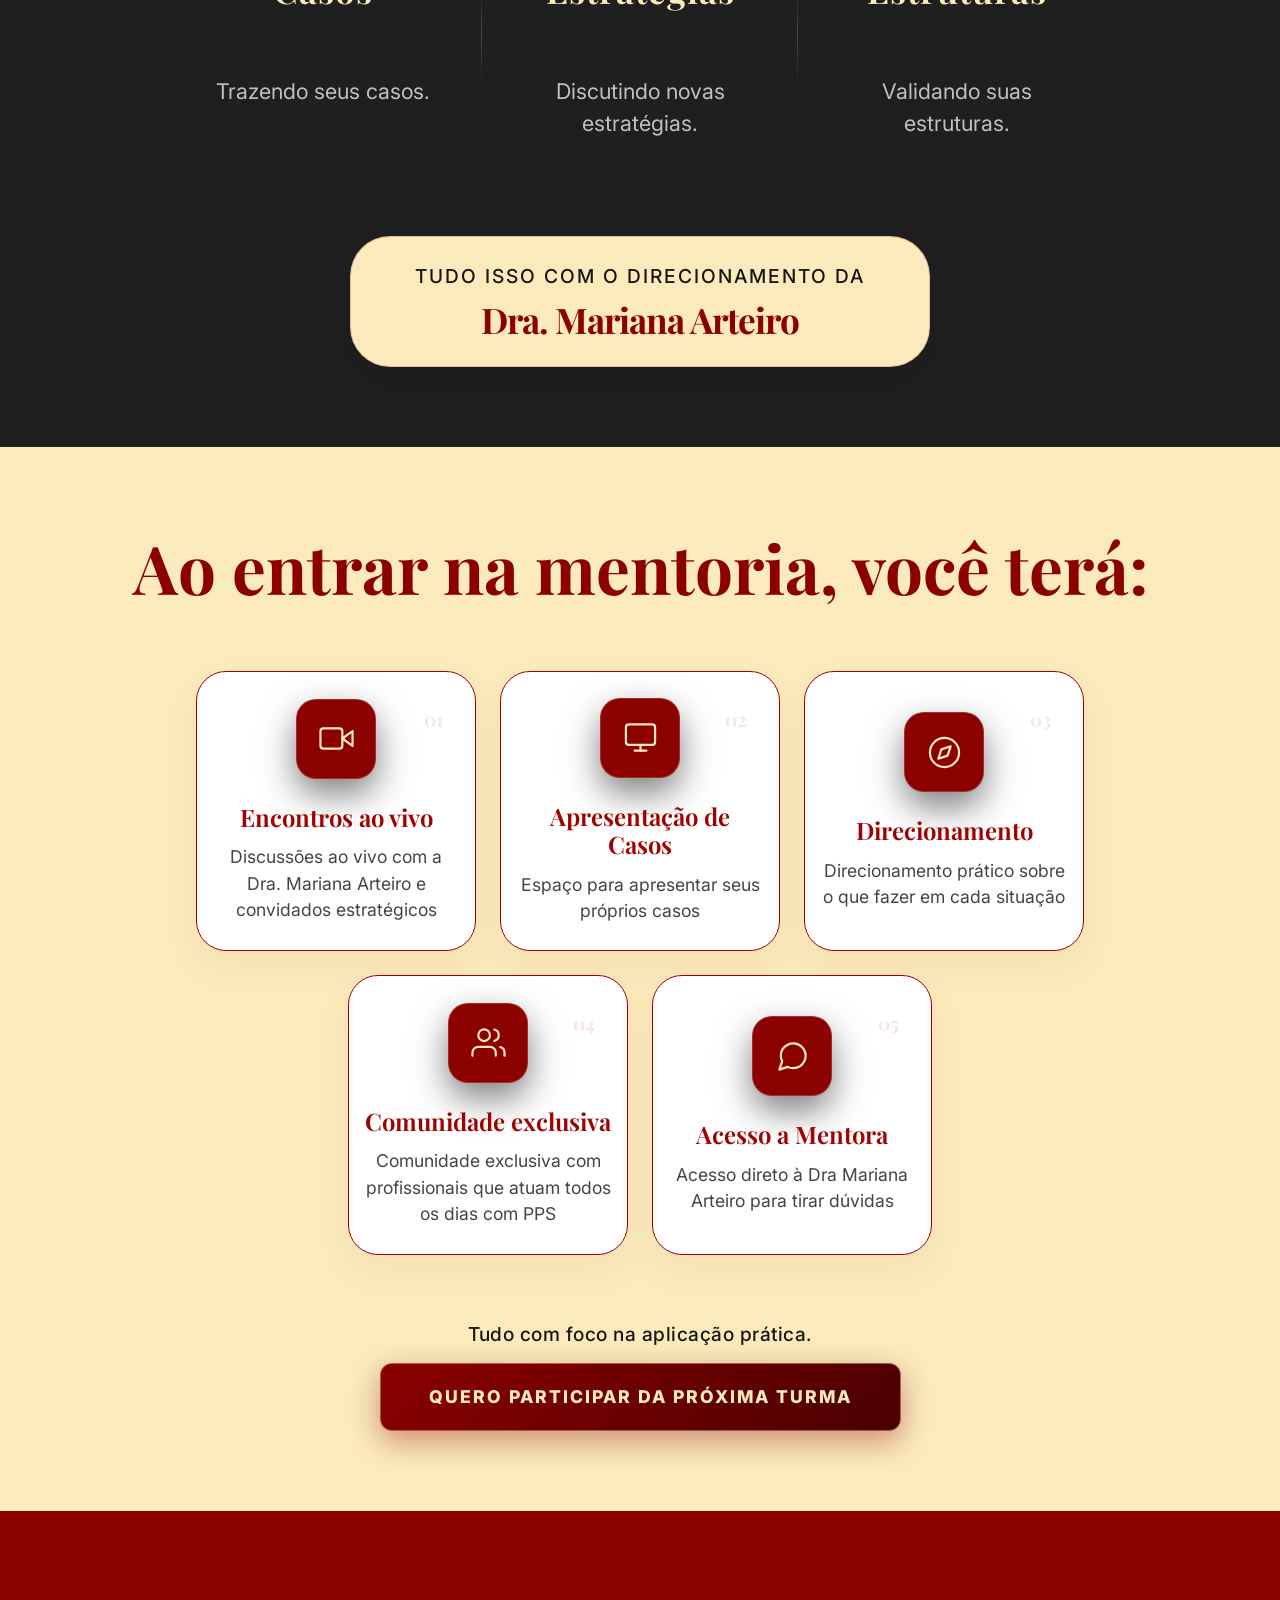
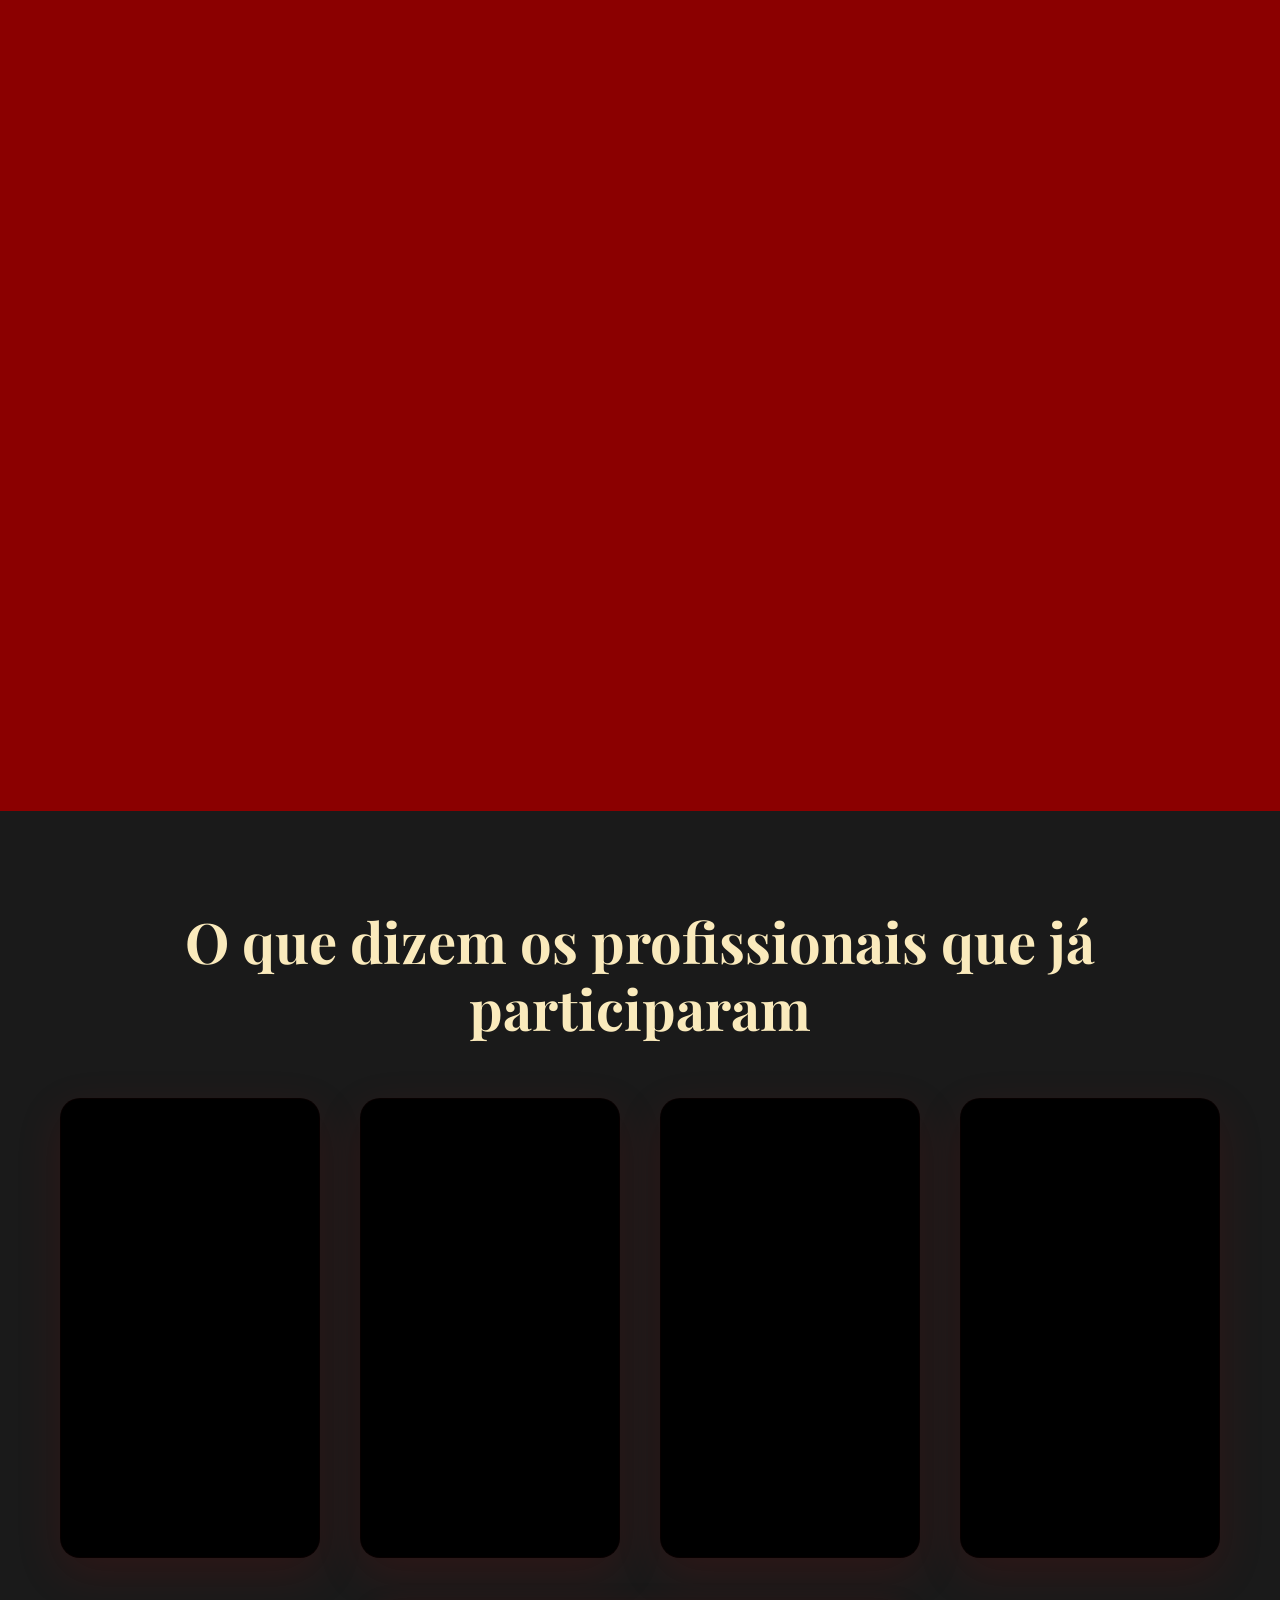
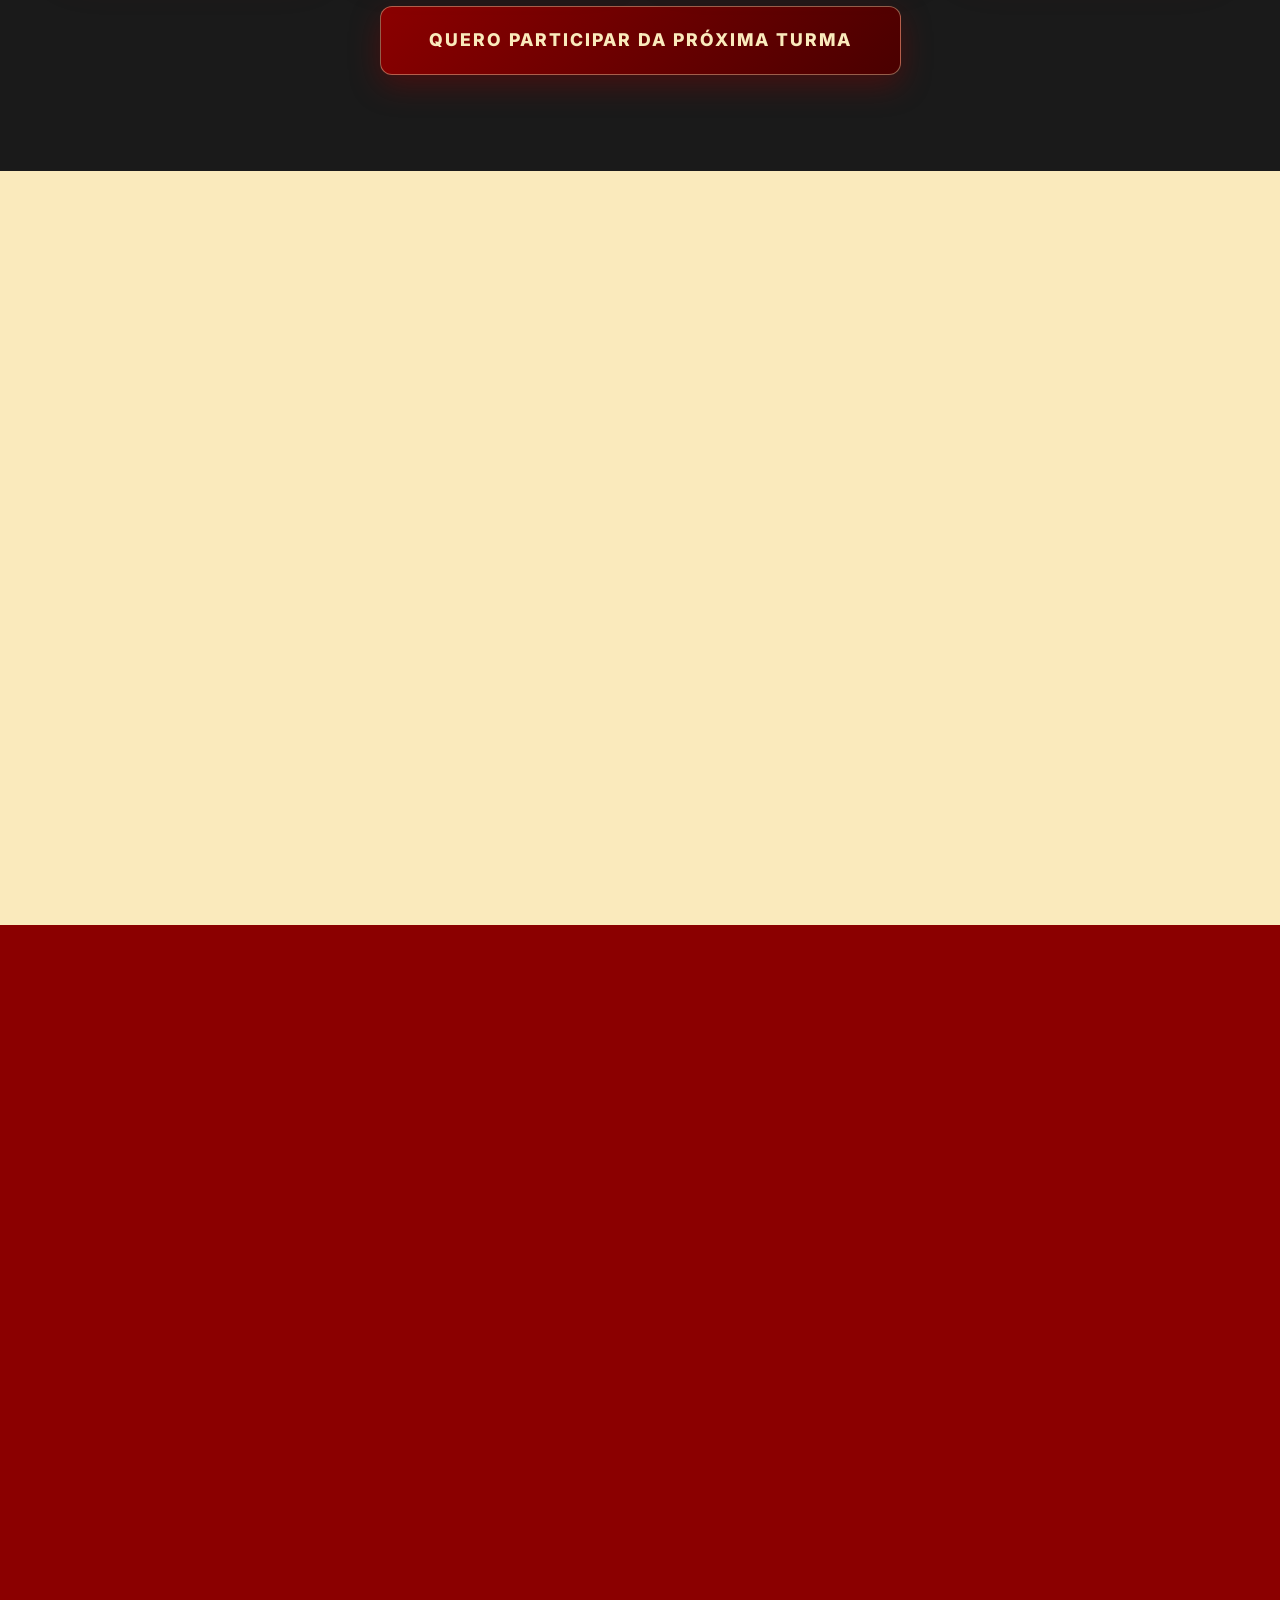
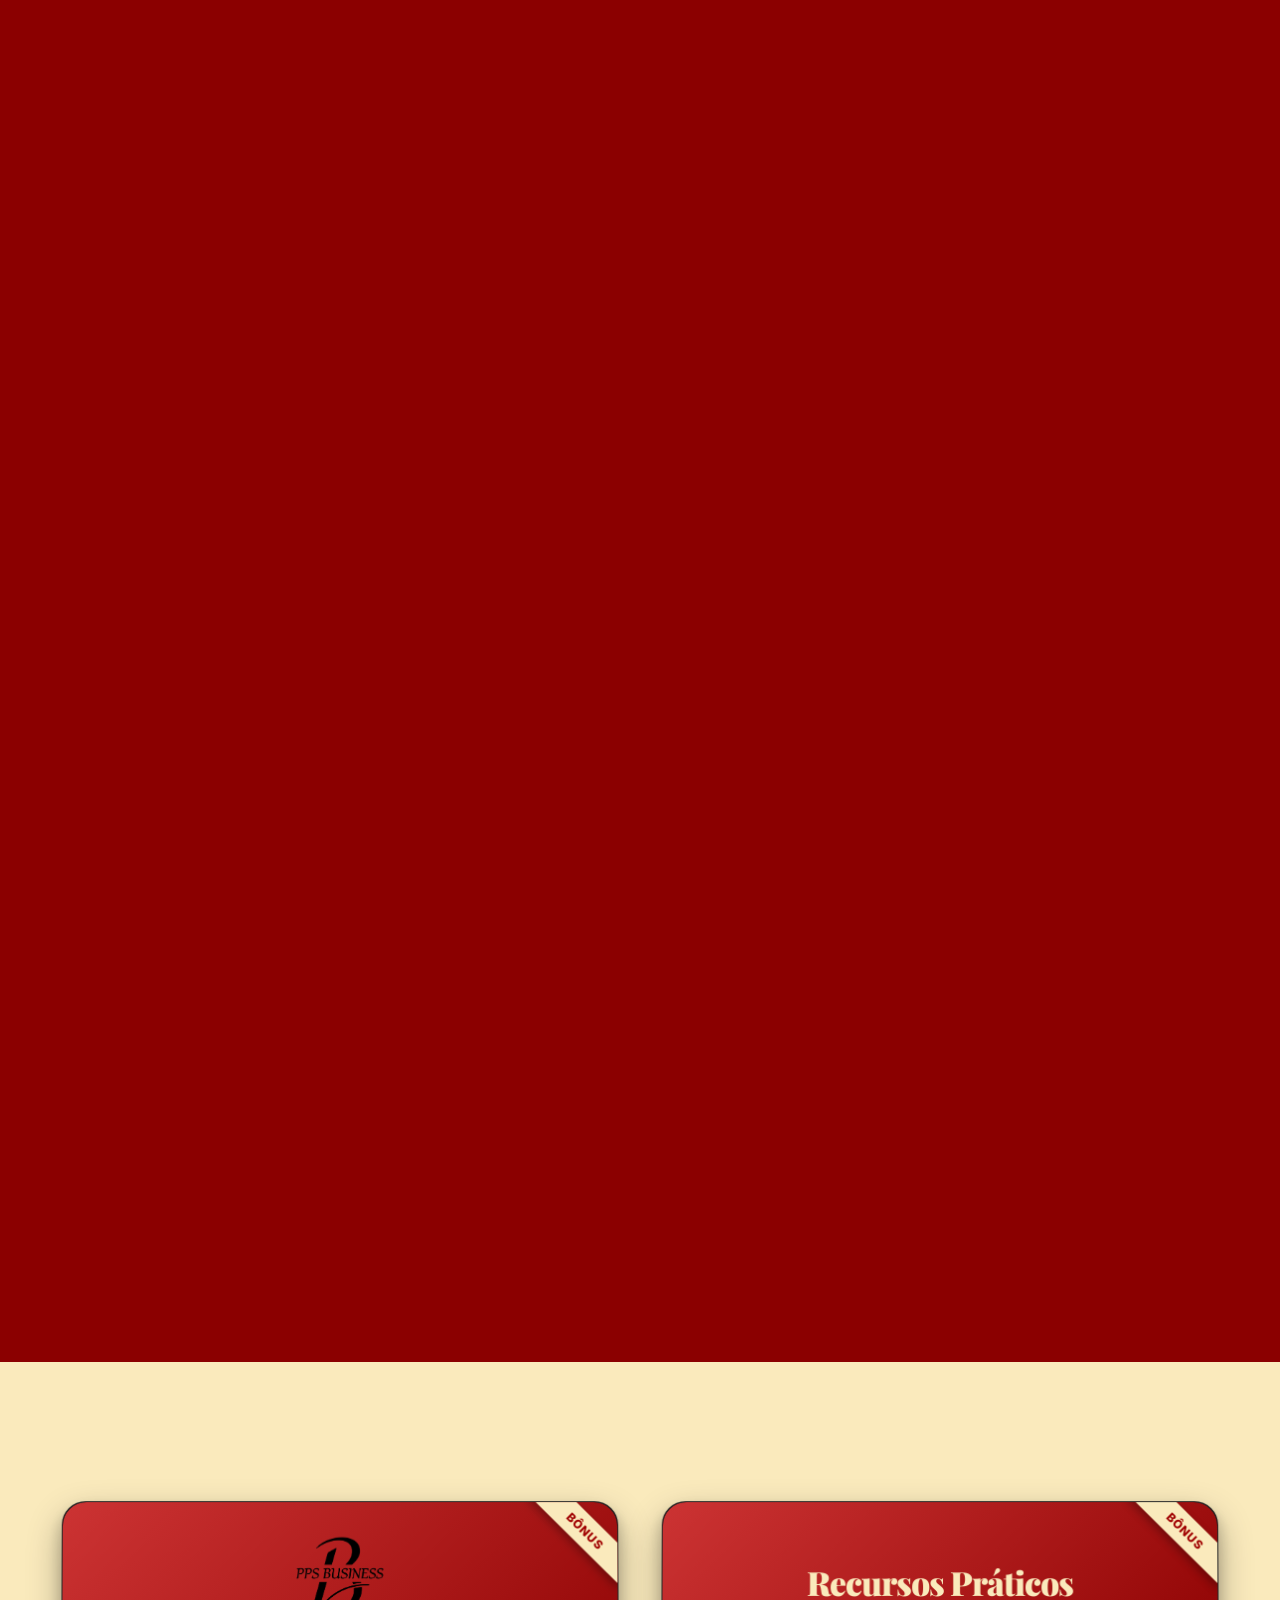
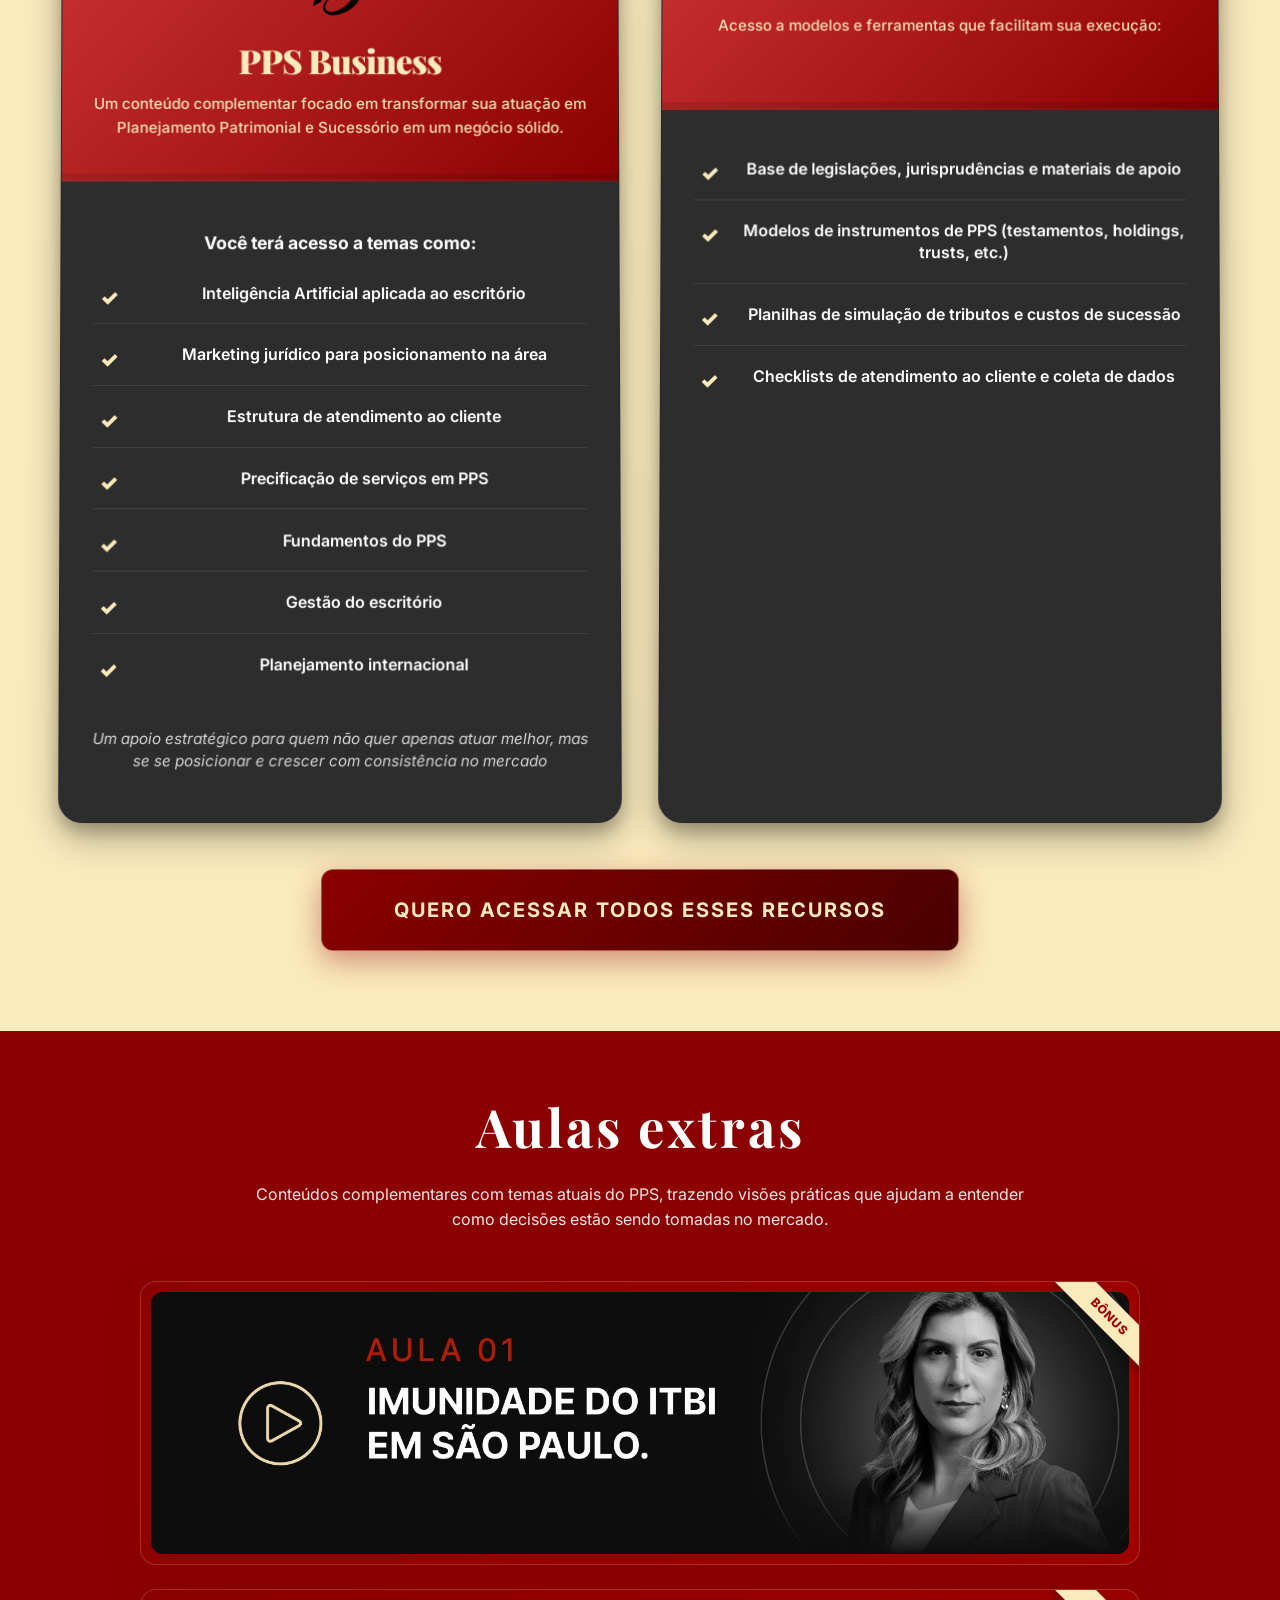
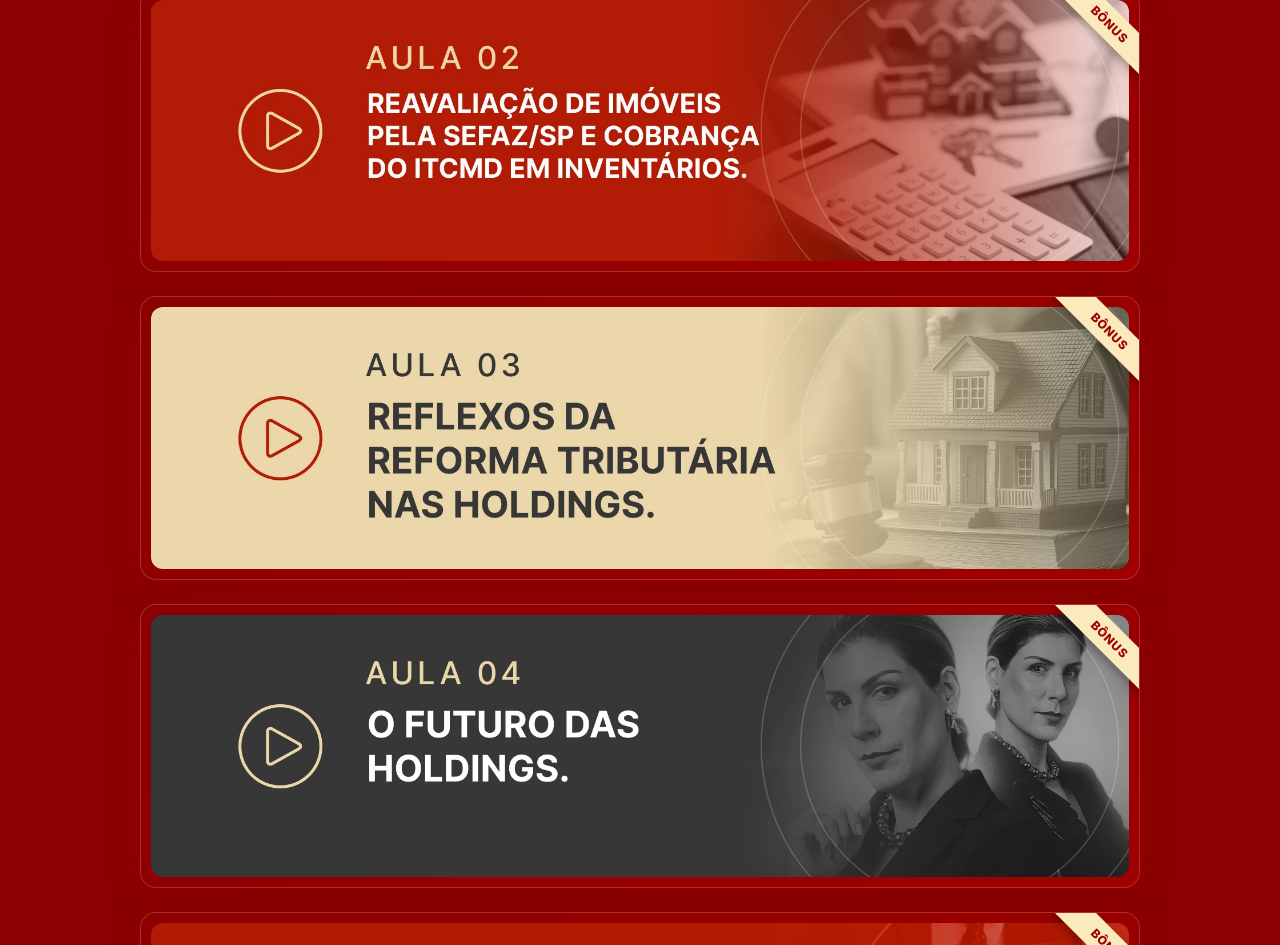
==== commit 0e44ae7e: "fix: restaurando index.html na raiz para funcionamento do GitHub Pages" ====
--- a/index.html
+++ b/index.html
@@ -8,22 +8,27 @@
 
     <!-- SEO Meta Tags -->
     <meta name="description"
-        content="Mentoria prática em Planejamento Patrimonial e Sucessório. Tenha clareza para tomar a decisão certa com o direcionamento da Dra. Mariana Arteiro.">
+        content="Mentoria prática em Planejamento Patrimonial e Sucessório. Tenha segurança para tomar a decisão certa com o direcionamento da Dra. Mariana Arteiro.">
+
+    <!-- Preload & Resource Hints (Performance) -->
+    <link rel="preload" as="image" href="assets/hero-dra-mariana.webp" type="image/webp">
+    <link rel="preconnect" href="https://cdn.jsdelivr.net">
+    <link rel="preconnect" href="https://www.youtube.com">
 
     <!-- Open Graph / Facebook -->
     <meta property="og:type" content="website">
     <meta property="og:url" content="https://praticapps.com.br/mentoria/">
     <meta property="og:title" content="Mentoria Prática em PPS | Dra. Mariana Arteiro">
     <meta property="og:description"
-        content="Tenha clareza para tomar a decisão certa nos seus planejamentos patrimoniais com o direcionamento da Dra. Mariana Arteiro.">
-    <meta property="og:image" content="https://praticapps.com.br/mentoria/assets/hero-dra-mariana.png">
+        content="Tenha segurança para tomar a decisão certa nos seus planejamentos patrimoniais com o direcionamento da Dra. Mariana Arteiro.">
+    <meta property="og:image" content="https://praticapps.com.br/mentoria/assets/hero-dra-mariana.webp">
 
     <!-- Twitter -->
     <meta property="twitter:card" content="summary_large_image">
     <meta property="twitter:title" content="Mentoria Prática em PPS | Dra. Mariana Arteiro">
     <meta property="twitter:description"
-        content="Tenha clareza para tomar a decisão certa nos seus planejamentos patrimoniais com o direcionamento da Dra. Mariana Arteiro.">
-    <meta property="twitter:image" content="https://praticapps.com.br/mentoria/assets/hero-dra-mariana.png">
+        content="Tenha segurança para tomar a decisão certa nos seus planejamentos patrimoniais com o direcionamento da Dra. Mariana Arteiro.">
+    <meta property="twitter:image" content="https://praticapps.com.br/mentoria/assets/hero-dra-mariana.webp">
 
     <!-- Fonts -->
     <link rel="preconnect" href="https://fonts.googleapis.com">
@@ -36,7 +41,7 @@
     <link rel="stylesheet" href="https://cdn.jsdelivr.net/npm/swiper@11/swiper-bundle.min.css" />
 
     <!-- Custom CSS -->
-    <link rel="stylesheet" href="index.css?v=2.8">
+    <link rel="stylesheet" href="index.css?v=2.5">
 </head>
 
 <body>
@@ -44,7 +49,7 @@
     <!-- Header -->
     <header class="header">
         <div class="container header-inner">
-            <img src="assets/logo-white.webp" alt="Logo Mentoria" class="logo" loading="lazy">
+            <img src="assets/logo-white.webp" alt="Logo Mentoria" class="logo" width="180" height="auto" loading="lazy">
             <a href="https://form.respondi.app/O9RpYylj" class="btn btn-outline"
                 aria-label="Aplicar agora para a mentoria">Aplicar Agora</a>
         </div>
@@ -57,24 +62,23 @@
             <div class="hero-glow"></div>
             <div class="hero-ring"></div>
 
-            <img src="assets/hero-dra-mariana.png" alt="Dra. Mariana Arteiro" class="hero-main-img" fetchpriority="high"
-                loading="eager">
+            <img src="assets/hero-dra-mariana.webp" alt="Dra. Mariana Arteiro" class="hero-main-img"
+                width="800" height="950" fetchpriority="high" loading="eager">
+            <img src="assets/logo-white.webp" alt="Logo Mentoria PPS" class="hero-logo-internal mobile-only" width="185" height="auto">
             <div class="container hero-grid">
                 <div class="hero-content">
-                    <img src="assets/logo-white.webp" alt="Logo Mentoria PPS" class="hero-logo-internal">
+                    <img src="assets/logo-white.webp" alt="Logo Mentoria PPS" class="hero-logo-internal desktop-only" width="185" height="auto">
                     <h1 class="headline">
-                        Tenha clareza para <br>
-                        tomar a decisão <br>
-                        <span>certa em cada <br>
-                            planejamento</span>
+                        Tenha segurança <br>
+                        para tomar a <br>
+                        <span>decisão certa em <br>
+                            cada planejamento</span>
                     </h1>
-                    <p class="subheadline">Com direcionamento de quem atua todos os dias no mercado.<br>Pare de ter
-                        dúvidas
-                        nos seus planejamentos e saiba exatamente qual decisão tomar em cada caso.</p>
+                    <p class="subheadline">Uma mentoria com direcionamento prático de quem atua todos os dias no mercado
+                        de PPS.</p>
 
                     <a href="https://form.respondi.app/O9RpYylj" class="btn btn-primary large hero-btn"
                         aria-label="Quero participar da próxima turma da mentoria">Quero participar da próxima turma</a>
-                    <p class="hero-note">ATENÇÃO: ESSA MENTORIA NÃO É PARA INICIANTES</p>
                 </div>
             </div>
         </section>
@@ -94,7 +98,7 @@
                             </svg>
                         </div>
                         <h3>Validar seus casos</h3>
-                        <p>Com a Dra. Mariana Arteiro.</p>
+                        <p>com a Dra. Mariana Arteiro</p>
                     </div>
                     <div class="benefit-card">
                         <div class="icon-wrapper">
@@ -104,8 +108,8 @@
                                 <polygon points="16.24 7.76 14.12 14.12 7.76 16.24 9.88 9.88 16.24 7.76"></polygon>
                             </svg>
                         </div>
-                        <h3>Ter Clareza</h3>
-                        <p>Sobre o melhor caminho em cada estrutura.</p>
+                        <h3>Ter segurança</h3>
+                        <p>sobre o melhor caminho em cada estrutura</p>
                     </div>
                     <div class="benefit-card">
                         <div class="icon-wrapper">
@@ -114,8 +118,8 @@
                                 <path d="M22 12h-4l-3 9L9 3l-3 9H2"></path>
                             </svg>
                         </div>
-                        <h3>Entender na Prática</h3>
-                        <p>O que está funcionando atualmente.</p>
+                        <h3>Entender na prática</h3>
+                        <p>o que está funcionando atualmente</p>
                     </div>
                     <div class="benefit-card">
                         <div class="icon-wrapper">
@@ -127,8 +131,8 @@
                                 <path d="M16 3.13a4 4 0 0 1 0 7.75"></path>
                             </svg>
                         </div>
-                        <h3>Estar no Ambiente</h3>
-                        <p>Com profissionais no mesmo nível.</p>
+                        <h3>Estar em um ambiente</h3>
+                        <p>com profissionais no mesmo nível</p>
                     </div>
                 </div>
             </div>
@@ -139,14 +143,14 @@
             <div class="container container-narrow">
                 <h2 class="section-title text-center">Se você atua com PPS, provavelmente já passou por isso:</h2>
 
-                <div class="pain-cards mt-5 reveal">
+                <div class="pain-cards mt-5">
                     <div class="pain-card">
                         <span class="pain-icon">?</span>
                         <p>Ficar em dúvida entre duas ou mais estruturas possíveis</p>
                     </div>
                     <div class="pain-card">
                         <span class="pain-icon">?</span>
-                        <p>Não ter clareza sobre qual caminho é mais seguro em cenários complexos</p>
+                        <p>Não saber qual caminho é mais seguro em cenários complexos</p>
                     </div>
                     <div class="pain-card">
                         <span class="pain-icon">?</span>
@@ -161,7 +165,8 @@
                 <div class="pain-verdict-box mt-large text-center">
                     <p class="verdict-highlight">Esse tipo de situação não se resolve com mais conteúdo teórico.</p>
                     <h3 class="gold-text">Se resolve com direcionamento prático.</h3>
-                    <p class="mt-4">Na mentoria, a Dra. Mariana analisa os seus casos, conduz o raciocínio técnico e
+                    <p class="mt-4">Na mentoria, a Dra. Mariana analisa os seus casos ao vivo em grupo, conduz o
+                        raciocínio técnico e
                         mostra,
                         com base na prática, qual é o melhor caminho a seguir em cada cenário.</p>
 
@@ -185,9 +190,9 @@
                         participa:</p>
                 </div>
 
-                <div class="participation-grid reveal">
+                <div class="participation-grid">
                     <!-- Card 1 -->
-                    <div class="p-card">
+                    <div class="p-card reveal">
                         <div class="p-card-header">
                             <div class="p-card-icon" aria-hidden="true">
                                 <svg viewBox="0 0 24 24">
@@ -203,7 +208,7 @@
                     </div>
 
                     <!-- Card 2 -->
-                    <div class="p-card" style="transition-delay: 0.2s;">
+                    <div class="p-card reveal" style="transition-delay: 0.2s;">
                         <div class="p-card-header">
                             <div class="p-card-icon" aria-hidden="true">
                                 <svg viewBox="0 0 24 24">
@@ -220,7 +225,7 @@
                     </div>
 
                     <!-- Card 3 -->
-                    <div class="p-card" style="transition-delay: 0.4s;">
+                    <div class="p-card reveal" style="transition-delay: 0.4s;">
                         <div class="p-card-header">
                             <div class="p-card-icon" aria-hidden="true">
                                 <svg viewBox="0 0 24 24">
@@ -250,9 +255,9 @@
                 <div class="practical-mechanics-reveal reveal">
                     <h3 class="section-title text-center">Ao entrar na mentoria, você terá:</h3>
 
-                    <div class="practical-grid reveal">
+                    <div class="practical-grid">
                         <!-- Card 01 -->
-                        <div class="practical-card">
+                        <div class="practical-card reveal">
                             <span class="p-number">01</span>
                             <div class="p-icon-box" aria-hidden="true">
                                 <svg viewBox="0 0 24 24">
@@ -261,11 +266,11 @@
                                 </svg>
                             </div>
                             <h3>Encontros ao vivo</h3>
-                            <p>Discussões ao vivo com a Dra. Mariana Arteiro e convidados estrategicos</p>
+                            <p>Discussões ao vivo com a Dra. Mariana Arteiro e convidados estratégicos</p>
                         </div>
 
                         <!-- Card 02 -->
-                        <div class="practical-card" style="transition-delay: 0.1s;">
+                        <div class="practical-card reveal" style="transition-delay: 0.1s;">
                             <span class="p-number">02</span>
                             <div class="p-icon-box" aria-hidden="true">
                                 <svg viewBox="0 0 24 24">
@@ -279,7 +284,7 @@
                         </div>
 
                         <!-- Card 03 -->
-                        <div class="practical-card" style="transition-delay: 0.2s;">
+                        <div class="practical-card reveal" style="transition-delay: 0.2s;">
                             <span class="p-number">03</span>
                             <div class="p-icon-box" aria-hidden="true">
                                 <svg viewBox="0 0 24 24">
@@ -292,7 +297,7 @@
                         </div>
 
                         <!-- Card 04 -->
-                        <div class="practical-card" style="transition-delay: 0.3s;">
+                        <div class="practical-card reveal" style="transition-delay: 0.3s;">
                             <span class="p-number">04</span>
                             <div class="p-icon-box" aria-hidden="true">
                                 <svg viewBox="0 0 24 24">
@@ -307,7 +312,7 @@
                         </div>
 
                         <!-- Card 05 -->
-                        <div class="practical-card" style="transition-delay: 0.4s;">
+                        <div class="practical-card reveal" style="transition-delay: 0.4s;">
                             <span class="p-number">05</span>
                             <div class="p-icon-box" aria-hidden="true">
                                 <svg viewBox="0 0 24 24">
@@ -331,7 +336,7 @@
         </section>
 
         <!-- SECTION 6: COMUNIDADE -->
-        <section id="comunidade" class="community section-fullscreen reveal"
+        <section id="comunidade" class="community section-fullscreen"
             style="background-color: #8b0000; margin-bottom: 0;">
             <div class="container community-grid">
                 <div class="community-content reveal">
@@ -353,7 +358,7 @@
 
                 <div class="community-image-box reveal">
                     <div class="premium-frame">
-                        <img src="assets/comunidade.jpg" alt="Profissionais reunidos na Comunidade Mentoria PPS"
+                        <img src="assets/comunidade.webp" alt="Profissionais reunidos na Comunidade Mentoria PPS"
                             loading="lazy">
                     </div>
                 </div>
@@ -361,14 +366,14 @@
         </section>
 
         <!-- SECTION 7: DEPOIMENTOS (VERTICAL SHORTS STYLE) -->
-        <section class="testimonials section-fullscreen reveal" style="background-color: #1a1a1a;">
+        <section class="testimonials section-fullscreen" style="background-color: #1a1a1a;">
             <div class="container">
                 <h2 class="section-title text-center">O que dizem os profissionais que já participaram</h2>
                 <div class="video-grid mt-4">
                     <!-- Depoimento 1 -->
                     <div class="video-card">
                         <div class="video-wrapper">
-                            <iframe src="https://www.youtube.com/embed/aMyfd90A0jY" title="YouTube video player"
+                            <iframe src="https://www.youtube.com/embed/aMyfd90A0jY" title="Depoimento Mentoria PPS - Participante 1"
                                 frameborder="0"
                                 allow="accelerometer; autoplay; clipboard-write; encrypted-media; gyroscope; picture-in-picture; web-share"
                                 allowfullscreen>
@@ -379,7 +384,7 @@
                     <!-- Depoimento 2 -->
                     <div class="video-card">
                         <div class="video-wrapper">
-                            <iframe src="https://www.youtube.com/embed/X3MEtRx9akI" title="YouTube video player"
+                            <iframe src="https://www.youtube.com/embed/X3MEtRx9akI" title="Depoimento Mentoria PPS - Participante 2"
                                 frameborder="0"
                                 allow="accelerometer; autoplay; clipboard-write; encrypted-media; gyroscope; picture-in-picture; web-share"
                                 allowfullscreen>
@@ -390,7 +395,7 @@
                     <!-- Depoimento 3 -->
                     <div class="video-card">
                         <div class="video-wrapper">
-                            <iframe src="https://www.youtube.com/embed/XH7kzkq9QDE" title="YouTube video player"
+                            <iframe src="https://www.youtube.com/embed/XH7kzkq9QDE" title="Depoimento Mentoria PPS - Participante 3"
                                 frameborder="0"
                                 allow="accelerometer; autoplay; clipboard-write; encrypted-media; gyroscope; picture-in-picture; web-share"
                                 allowfullscreen>
@@ -401,7 +406,7 @@
                     <!-- Depoimento 4 -->
                     <div class="video-card">
                         <div class="video-wrapper">
-                            <iframe src="https://www.youtube.com/embed/uVnyVaJ7SKg" title="YouTube video player"
+                            <iframe src="https://www.youtube.com/embed/uVnyVaJ7SKg" title="Depoimento Mentoria PPS - Participante 4"
                                 frameborder="0"
                                 allow="accelerometer; autoplay; clipboard-write; encrypted-media; gyroscope; picture-in-picture; web-share"
                                 allowfullscreen>
@@ -465,18 +470,17 @@
 
                 <!-- 9.1 Bônus ao Vivo -->
                 <h3 class="subsection-title mt-4">Encontros Bônus ao Vivo</h3>
-                <div class="bonus-grid reveal">
+                <div class="bonus-grid">
                     <div class="bonus-card">
                         <span class="bonus-tag">BÔNUS</span>
                         <div class="bonus-image-wrapper">
-                            <img src="assets/palestrantes/roberta-ramos.png" alt="Roberta Ramos" loading="lazy">
+                            <img src="assets/palestrantes/roberta-ramos.webp" alt="Roberta Ramos" loading="lazy">
                         </div>
                         <div class="bonus-content">
                             <h4>Roberta Ramos</h4>
                             <p class="bonus-theme">Family Office</p>
                             <p class="bonus-cv">Mestre em Direito. Advogada com certificação em Family Office.
-                                Professora de
-                                Direito Empresarial.</p>
+                                Professora de Direito Empresarial.</p>
                         </div>
                     </div>
                     <div class="bonus-card">
@@ -488,8 +492,7 @@
                             <h4>Luiz Couto</h4>
                             <p class="bonus-theme">Investimentos financeiros no PPS</p>
                             <p class="bonus-cv">Advogado Público Concursado. Planejador Financeiro Certificado.
-                                Consultor de
-                                Valores Mobiliários.</p>
+                                Consultor de Valores Mobiliários.</p>
                         </div>
                     </div>
                     <div class="bonus-card">
@@ -508,295 +511,383 @@
                 </div>
 
                 <!-- 9.2 Especialistas (SWIPER CAROUSEL) -->
-                <div class="specialists-section mt-large reveal">
+                <div class="specialists-section mt-large">
                     <h3 class="subsection-title text-center">Aulas com especialistas do mercado</h3>
-                    <p class="text-center mb-5 max-w-800 mx-auto">Encontros conduzidos por profissionais que atuam
+                    <p class="text-center mb-5 max-w-800 mx-auto">Encontros gravados conduzidos por profissionais que
+                        atuam
                         diretamente com PPS, compartilhando como estruturam e conduzem seus casos na prática.</p>
 
                     <!-- Swiper -->
                     <div class="swiper specialistsSlider">
                         <div class="swiper-wrapper" id="speakers-wrapper">
+                            <!-- 1. Adriana Pacheco -->
                             <div class="swiper-slide" data-name="Adriana Pacheco">
                                 <div class="speaker-card">
                                     <span class="bonus-tag">BÔNUS</span>
-                                    <img src="assets/palestrantes/adriana-pacheco.webp" alt="Adriana Pacheco" class="speaker-img" loading="lazy">
+                                    <img src="assets/palestrantes/adriana-pacheco.webp" alt="Adriana Pacheco"
+                                        class="speaker-img" loading="lazy">
                                     <div class="speaker-info">
                                         <h4 class="speaker-name">Adriana Pacheco</h4>
-                                        <p class="speaker-theme">Estruturas internacionais de PPS: joint tenancy with rights of survivorship</p>
-                                    </div>
-                                </div>
-                            </div>
+                                        <p class="speaker-theme">Estruturas internacionais de PPS: joint tenancy with
+                                            rights of survivorship.</p>
+                                        <p class="speaker-cv">Sócia fundadora de Humberto Sanches e Associados, com mais
+                                            de 20 anos em planejamento patrimonial e sucessório. Reconhecida por
+                                            rankings como Chambers, Legal 500 e Leaders League.</p>
+                                    </div>
+                                </div>
+                            </div>
+                            <!-- 2. Alessandro Meliso -->
                             <div class="swiper-slide" data-name="Alessandro Meliso">
                                 <div class="speaker-card">
                                     <span class="bonus-tag">BÔNUS</span>
-                                    <img src="assets/palestrantes/alessandro-meliso.webp" alt="Alessandro Meliso" class="speaker-img" loading="lazy">
+                                    <img src="assets/palestrantes/alessandro-meliso.webp" alt="Alessandro Meliso"
+                                        class="speaker-img" loading="lazy">
                                     <div class="speaker-info">
                                         <h4 class="speaker-name">Alessandro Meliso</h4>
-                                        <p class="speaker-theme">Proteção patrimonial: técnicas de defesa no processo executivo</p>
-                                        <p class="speaker-cv">O Professor Alessandro Meliso foi Juiz de Direito por mais de 21 anos, é Mestre em Ciências Jurídicas pela Faculdade de Direito Universidade Clássica de Lisboa.</p>
-                                    </div>
-                                </div>
-                            </div>
+                                        <p class="speaker-theme">A definir</p>
+                                        <p class="speaker-cv">Ex-Juiz de Direito por mais de 21 anos. Mestre em Ciências
+                                            Jurídicas pela Faculdade de Direito Universidade Clássica de Lisboa.</p>
+                                    </div>
+                                </div>
+                            </div>
+                            <!-- 3. Alex Finizola -->
                             <div class="swiper-slide" data-name="Alex Finizola">
                                 <div class="speaker-card">
                                     <span class="bonus-tag">BÔNUS</span>
-                                    <img src="assets/palestrantes/alex-finizola.webp" alt="Alex Finizola" class="speaker-img" loading="lazy">
+                                    <img src="assets/palestrantes/alex-finizola.webp" alt="Alex Finizola"
+                                        class="speaker-img" loading="lazy">
                                     <div class="speaker-info">
                                         <h4 class="speaker-name">Alex Finizola</h4>
                                         <p class="speaker-theme">Planejamento internacionais</p>
-                                        <p class="speaker-cv">Mestrando em Contabilidade e Direito Tributário (FUCAPE). Pós-graduado/LLM em PPS (FGV SP). Vice-presidente do Grupo de Estudos de PPS e Holdings da OAB SP.</p>
-                                    </div>
-                                </div>
-                            </div>
+                                        <p class="speaker-cv">Mestrando em Contabilidade e Direito Tributário pela
+                                            FUCAPE. Vice-presidente do Grupo de Estudos de Planejamento Patrimonial e
+                                            Holdings da OAB SP.</p>
+                                    </div>
+                                </div>
+                            </div>
+                            <!-- 4. Alexandre Arregui -->
                             <div class="swiper-slide" data-name="Alexandre Arregui">
                                 <div class="speaker-card">
                                     <span class="bonus-tag">BÔNUS</span>
-                                    <img src="assets/palestrantes/alexandre-arregui.webp" alt="Alexandre Arregui" class="speaker-img" loading="lazy">
+                                    <img src="assets/palestrantes/alexandre-arregui.webp" alt="Alexandre Arregui"
+                                        class="speaker-img" loading="lazy">
                                     <div class="speaker-info">
                                         <h4 class="speaker-name">Alexandre Arregui</h4>
                                         <p class="speaker-theme">Offshore e Trusts</p>
-                                        <p class="speaker-cv">Especialista em PPS Internacional. Pós-graduado pela PUCRS, The Geneva Graduate Institute, ITESO, Université de Genève e Sotheby’s Institute.</p>
-                                    </div>
-                                </div>
-                            </div>
+                                        <p class="speaker-cv">Especialista em Planejamento Patrimonial e Sucessório
+                                            Internacional. Pós-graduado pela PUC-RS e The Geneva Graduate Institute.</p>
+                                    </div>
+                                </div>
+                            </div>
+                            <!-- 5. Ana C. Brochado -->
                             <div class="swiper-slide" data-name="Ana C. Brochado">
                                 <div class="speaker-card">
                                     <span class="bonus-tag">BÔNUS</span>
-                                    <img src="assets/palestrantes/ana-carolina.webp" alt="Ana C. Brochado" class="speaker-img" loading="lazy">
+                                    <img src="assets/palestrantes/ana-carolina.webp" alt="Ana C. Brochado"
+                                        class="speaker-img" loading="lazy">
                                     <div class="speaker-info">
                                         <h4 class="speaker-name">Ana C. Brochado</h4>
-                                        <p class="speaker-theme">Herança digital e os desafios do planejamento sucessório</p>
-                                    </div>
-                                </div>
-                            </div>
+                                        <p class="speaker-theme">Herança digital e os desafios do planejamento
+                                            sucessório.</p>
+                                        <p class="speaker-cv">Especialista em Planejamento Sucessório.</p>
+                                    </div>
+                                </div>
+                            </div>
+                            <!-- 6. Felipe Esteves -->
                             <div class="swiper-slide" data-name="Felipe Esteves">
                                 <div class="speaker-card">
                                     <span class="bonus-tag">BÔNUS</span>
-                                    <img src="assets/palestrantes/felipe-esteves.webp" alt="Felipe Esteves" class="speaker-img" loading="lazy">
+                                    <img src="assets/palestrantes/felipe-esteves.webp" alt="Felipe Esteves"
+                                        class="speaker-img" loading="lazy">
                                     <div class="speaker-info">
                                         <h4 class="speaker-name">Felipe Esteves</h4>
                                         <p class="speaker-theme">Holding rural</p>
-                                        <p class="speaker-cv">Advogado especialista em contratos e planejamento tributário no agronegócio.</p>
-                                    </div>
-                                </div>
-                            </div>
+                                        <p class="speaker-cv">Advogado especialista em contratos e planejamento
+                                            tributário no agronegócio.</p>
+                                    </div>
+                                </div>
+                            </div>
+                            <!-- 7. Isabella Paranaguá -->
                             <div class="swiper-slide" data-name="Isabella Paranaguá">
                                 <div class="speaker-card">
                                     <span class="bonus-tag">BÔNUS</span>
-                                    <img src="assets/palestrantes/isabella-paranagua.webp" alt="Isabella Paranaguá" class="speaker-img" loading="lazy">
+                                    <img src="assets/palestrantes/isabella-paranagua.webp" alt="Isabella Paranaguá"
+                                        class="speaker-img" loading="lazy">
                                     <div class="speaker-info">
                                         <h4 class="speaker-name">Isabella Paranaguá</h4>
                                         <p class="speaker-theme">Contratos de namoro e união estável</p>
-                                        <p class="speaker-cv">Conselheira federal da OAB. Presidente da Comissão Nacional de Sucessões do CFOAB. Pós-doutora pela Universidade de Birmingham.</p>
-                                    </div>
-                                </div>
-                            </div>
+                                        <p class="speaker-cv">Conselheira federal da OAB. Presidente da Comissão
+                                            Nacional de Sucessões do CFOAB. Pós-doutora pela Universidade de Birmingham.
+                                        </p>
+                                    </div>
+                                </div>
+                            </div>
+                            <!-- 8. Jefferson Valentin -->
                             <div class="swiper-slide" data-name="Jefferson Valentin">
                                 <div class="speaker-card">
                                     <span class="bonus-tag">BÔNUS</span>
-                                    <img src="assets/palestrantes/jefferson-valentin.webp" alt="Jefferson Valentin" class="speaker-img" loading="lazy">
+                                    <img src="assets/palestrantes/jefferson-valentin.webp" alt="Jefferson Valentin"
+                                        class="speaker-img" loading="lazy">
                                     <div class="speaker-info">
                                         <h4 class="speaker-name">Jefferson Valentin</h4>
                                         <p class="speaker-theme">Reflexos da Reforma Tributária nos Planejamentos</p>
-                                        <p class="speaker-cv">Auditor Fiscal da Receita Estadual de São Paulo, Inspetor de Fiscalização do ITCMD.</p>
-                                    </div>
-                                </div>
-                            </div>
+                                        <p class="speaker-cv">Auditor Fiscal da Receita Estadual de São Paulo, Inspetor
+                                            de Fiscalização do ITCMD.</p>
+                                    </div>
+                                </div>
+                            </div>
+                            <!-- 9. João Teixeira -->
                             <div class="swiper-slide" data-name="João Teixeira">
                                 <div class="speaker-card">
                                     <span class="bonus-tag">BÔNUS</span>
-                                    <img src="assets/palestrantes/joao-teixeira.webp" alt="João Teixeira" class="speaker-img" loading="lazy">
+                                    <img src="assets/palestrantes/joao-teixeira.webp" alt="João Teixeira"
+                                        class="speaker-img" loading="lazy">
                                     <div class="speaker-info">
                                         <h4 class="speaker-name">João Teixeira</h4>
                                         <p class="speaker-theme">Governança</p>
-                                        <p class="speaker-cv">Conselheiro Consultivo Certificado. Consultor em PPS e Governança Familiar há 16 anos. Professor de Governança Corporativa em MBA.</p>
-                                    </div>
-                                </div>
-                            </div>
+                                        <p class="speaker-cv">Conselheiro Consultivo Certificado. Consultor em
+                                            Planejamento Sucessório e Governança Familiar há 16 anos.</p>
+                                    </div>
+                                </div>
+                            </div>
+                            <!-- 10. Jonatas Albino -->
                             <div class="swiper-slide" data-name="Jonatas Albino">
                                 <div class="speaker-card">
                                     <span class="bonus-tag">BÔNUS</span>
-                                    <img src="assets/palestrantes/jonatas-albino.webp" alt="Jonatas Albino" class="speaker-img" loading="lazy">
+                                    <img src="assets/palestrantes/jonatas-albino.webp" alt="Jonatas Albino"
+                                        class="speaker-img" loading="lazy">
                                     <div class="speaker-info">
                                         <h4 class="speaker-name">Jonatas Albino</h4>
                                         <p class="speaker-theme">ITCMD na visão da SEFAZ/SP</p>
-                                        <p class="speaker-cv">Chefe do Núcleo de fiscalização de ITCMD na UGC/ITCMD da SEFAZ/SP.</p>
-                                    </div>
-                                </div>
-                            </div>
+                                        <p class="speaker-cv">Chefe do Núcleo de fiscalização de ITCMD na UGC/ITCMD da
+                                            SEFAZ/SP.</p>
+                                    </div>
+                                </div>
+                            </div>
+                            <!-- 11. Líbera Copetti -->
                             <div class="swiper-slide" data-name="Líbera Copetti">
                                 <div class="speaker-card">
                                     <span class="bonus-tag">BÔNUS</span>
-                                    <img src="assets/palestrantes/libera-copetti.webp" alt="Líbera Copetti" class="speaker-img" loading="lazy">
+                                    <img src="assets/palestrantes/libera-copetti.webp" alt="Líbera Copetti"
+                                        class="speaker-img" loading="lazy">
                                     <div class="speaker-info">
                                         <h4 class="speaker-name">Líbera Copetti</h4>
                                         <p class="speaker-theme">PPS no agronegócio</p>
-                                        <p class="speaker-cv">Professora. Mestre em Direito. Presidente da Comissão Nacional do Agronegócio do IBDFAM.</p>
-                                    </div>
-                                </div>
-                            </div>
+                                        <p class="speaker-cv">Professora. Mestre em Direito. Presidente da Comissão
+                                            Nacional do Agronegócio do IBDFAM.</p>
+                                    </div>
+                                </div>
+                            </div>
+                            <!-- 12. Luiz Couto -->
                             <div class="swiper-slide" data-name="Luiz Couto">
                                 <div class="speaker-card">
                                     <span class="bonus-tag">BÔNUS</span>
-                                    <img src="assets/palestrantes/luiz-couto.webp" alt="Luiz Couto" class="speaker-img" loading="lazy">
+                                    <img src="assets/palestrantes/luiz-couto.webp" alt="Luiz Couto" class="speaker-img"
+                                        loading="lazy">
                                     <div class="speaker-info">
                                         <h4 class="speaker-name">Luiz Couto</h4>
                                         <p class="speaker-theme">Técnicas de venda para PPS</p>
-                                        <p class="speaker-cv">Advogado público concursado. Especialista em PPS pela FGV. Planejador Financeiro Certificado e Consultor de Valores Mobiliários.</p>
-                                    </div>
-                                </div>
-                            </div>
+                                        <p class="speaker-cv">Advogado público concursado. Planejador Financeiro
+                                            Certificado e Consultor de Valores Mobiliários.</p>
+                                    </div>
+                                </div>
+                            </div>
+                            <!-- 13. Mariana Maduro -->
                             <div class="swiper-slide" data-name="Mariana Maduro">
                                 <div class="speaker-card">
                                     <span class="bonus-tag">BÔNUS</span>
-                                    <img src="assets/palestrantes/mariana-maduro.png" alt="Mariana Maduro" class="speaker-img" loading="lazy">
+                                    <img src="assets/palestrantes/mariana-maduro.webp" alt="Mariana Maduro"
+                                        class="speaker-img" loading="lazy">
                                     <div class="speaker-info">
                                         <h4 class="speaker-name">Mariana Maduro</h4>
-                                        <p class="speaker-theme">S/A como instrumento de planejamento patrimonial e sucessório</p>
-                                        <p class="speaker-cv">Advogada especializada em Direito Societário e M&A. Professora de Direito Empresarial (FGV, IBMEC, PUC, EMERJ e UERJ).</p>
-                                    </div>
-                                </div>
-                            </div>
+                                        <p class="speaker-theme">S/A como instrumento de planejamento patrimonial e
+                                            sucessório</p>
+                                        <p class="speaker-cv">Advogada especializada em Direito Societário. Professora
+                                            de Direito Empresarial na FGV e PUC.</p>
+                                    </div>
+                                </div>
+                            </div>
+                            <!-- 14. Mario Delgado -->
                             <div class="swiper-slide" data-name="Mario Delgado">
                                 <div class="speaker-card">
                                     <span class="bonus-tag">BÔNUS</span>
-                                    <img src="assets/palestrantes/mario-delgado.webp" alt="Mario Delgado" class="speaker-img" loading="lazy">
+                                    <img src="assets/palestrantes/mario-delgado.webp" alt="Mario Delgado"
+                                        class="speaker-img" loading="lazy">
                                     <div class="speaker-info">
                                         <h4 class="speaker-name">Mario Delgado</h4>
-                                        <p class="speaker-theme">Cuidados no planejamento da partilha de participação</p>
-                                        <p class="speaker-cv">Mestre em Direito Civil (PUC-SP).</p>
-                                    </div>
-                                </div>
-                            </div>
+                                        <p class="speaker-theme">Cuidados no planejamento da partilha de participação
+                                        </p>
+                                        <p class="speaker-cv">Mestre em Direito Civil (PUC-SP). Especialista em
+                                            Planejamento Sucessório.</p>
+                                    </div>
+                                </div>
+                            </div>
+                            <!-- 15. Bia Machnick -->
                             <div class="swiper-slide" data-name="Bia Machnick">
                                 <div class="speaker-card">
                                     <span class="bonus-tag">BÔNUS</span>
-                                    <img src="assets/palestrantes/bia-machnick.png" alt="Bia Machnick" class="speaker-img" loading="lazy">
+                                    <img src="assets/palestrantes/bia-machnick.webp" alt="Bia Machnick"
+                                        class="speaker-img" loading="lazy">
                                     <div class="speaker-info">
                                         <h4 class="speaker-name">Bia Machnick</h4>
                                         <p class="speaker-theme">Precificação e negociação de honorários na prática</p>
-                                        <p class="speaker-cv">Professora e consultora em gestão Financeira. Autora de 5 livros na área de Finanças e Formação de preços.</p>
-                                    </div>
-                                </div>
-                            </div>
+                                        <p class="speaker-cv">Professora e consultora em gestão Financeira. Autora de 5
+                                            livros na área de Finanças.</p>
+                                    </div>
+                                </div>
+                            </div>
+                            <!-- 16. Juliana Guerra -->
                             <div class="swiper-slide" data-name="Juliana Guerra">
                                 <div class="speaker-card">
                                     <span class="bonus-tag">BÔNUS</span>
-                                    <img src="assets/palestrantes/juliana-guerra.webp" alt="Juliana Guerra" class="speaker-img" loading="lazy">
+                                    <img src="assets/palestrantes/juliana-guerra.webp" alt="Juliana Guerra"
+                                        class="speaker-img" loading="lazy">
                                     <div class="speaker-info">
                                         <h4 class="speaker-name">Juliana Guerra</h4>
                                         <p class="speaker-theme">O mapa dos conflitos societários aplicado ao PPS</p>
-                                        <p class="speaker-cv">Advogada há 15 anos, Mestre em Psicanálise e Práticas Sociais, com atuação em advocacia empresarial societária.</p>
-                                    </div>
-                                </div>
-                            </div>
+                                        <p class="speaker-cv">Advogada há 15 anos. Mestre em Psicanálise e Práticas
+                                            Sociais.</p>
+                                    </div>
+                                </div>
+                            </div>
+                            <!-- 17. Silvia Marzagão -->
                             <div class="swiper-slide" data-name="Silvia Marzagão">
                                 <div class="speaker-card">
                                     <span class="bonus-tag">BÔNUS</span>
-                                    <img src="assets/palestrantes/silvia-marzagao.webp" alt="Silvia Marzagão" class="speaker-img" loading="lazy">
+                                    <img src="assets/palestrantes/silvia-marzagao.webp" alt="Silvia Marzagão"
+                                        class="speaker-img" loading="lazy">
                                     <div class="speaker-info">
                                         <h4 class="speaker-name">Silvia Marzagão</h4>
                                         <p class="speaker-theme">Atendimento ao cliente</p>
-                                        <p class="speaker-cv">Presidenta da Comissão da Advocacia de Família e Sucessões da OAB/SP.</p>
-                                    </div>
-                                </div>
-                            </div>
+                                        <p class="speaker-cv">Presidenta da Comissão da Advocacia de Família e Sucessões
+                                            da OAB/SP.</p>
+                                    </div>
+                                </div>
+                            </div>
+                            <!-- 18. Marcia Ferreira -->
                             <div class="swiper-slide" data-name="Marcia Ferreira">
                                 <div class="speaker-card">
                                     <span class="bonus-tag">BÔNUS</span>
-                                    <img src="assets/palestrantes/marcia-ferreira.webp" alt="Marcia Ferreira" class="speaker-img" loading="lazy">
+                                    <img src="assets/palestrantes/marcia-ferreira.webp" alt="Marcia Ferreira"
+                                        class="speaker-img" loading="lazy">
                                     <div class="speaker-info">
                                         <h4 class="speaker-name">Marcia Ferreira</h4>
                                         <p class="speaker-theme">Contabilidade para holdings</p>
-                                        <p class="speaker-cv">Dra. em Ciências Contábeis (UnB). Sócia da Ferreira Holding Auditores. Autora de Contabilidade Introdutória de Holding.</p>
-                                    </div>
-                                </div>
-                            </div>
+                                        <p class="speaker-cv">Dra. em Ciências Contábeis (UnB). Autora de Contabilidade
+                                            Introdutória de Holding.</p>
+                                    </div>
+                                </div>
+                            </div>
+                            <!-- 19. Pablo Arruda -->
                             <div class="swiper-slide" data-name="Pablo Arruda">
                                 <div class="speaker-card">
                                     <span class="bonus-tag">BÔNUS</span>
-                                    <img src="assets/palestrantes/pablo-arruda.webp" alt="Pablo Arruda" class="speaker-img" loading="lazy">
+                                    <img src="assets/palestrantes/pablo-arruda.webp" alt="Pablo Arruda"
+                                        class="speaker-img" loading="lazy">
                                     <div class="speaker-info">
                                         <h4 class="speaker-name">Pablo Arruda</h4>
-                                        <p class="speaker-theme">O confronto entre os artigos 110 e 116 no CNT</p>
-                                        <p class="speaker-cv">Advogado e professor de Direito Empresarial há mais de 2 décadas.</p>
-                                    </div>
-                                </div>
-                            </div>
+                                        <p class="speaker-theme">O confronto entre os artigos 110 e 116 no CNT e o
+                                            propósito negocial</p>
+                                        <p class="speaker-cv">Advogado e professor de Direito Empresarial há mais de 2
+                                            décadas.</p>
+                                    </div>
+                                </div>
+                            </div>
+                            <!-- 20. Rodrigo Mazzei -->
                             <div class="swiper-slide" data-name="Rodrigo Mazzei">
                                 <div class="speaker-card">
                                     <span class="bonus-tag">BÔNUS</span>
-                                    <img src="assets/palestrantes/rodrigo-mazzei.webp" alt="Rodrigo Mazzei" class="speaker-img" loading="lazy">
+                                    <img src="assets/palestrantes/rodrigo-mazzei.webp" alt="Rodrigo Mazzei"
+                                        class="speaker-img" loading="lazy">
                                     <div class="speaker-info">
                                         <h4 class="speaker-name">Rodrigo Mazzei</h4>
                                         <p class="speaker-theme">Partilha em vida e seus efeitos para o PPS</p>
-                                        <p class="speaker-cv">Professor da UFES (graduação e PPGDir) e da FUCAPE Business School.</p>
-                                    </div>
-                                </div>
-                            </div>
+                                        <p class="speaker-cv">Professor da UFES e da FUCAPE Business School.</p>
+                                    </div>
+                                </div>
+                            </div>
+                            <!-- 21. Vanessa Chincoli -->
                             <div class="swiper-slide" data-name="Vanessa Chincoli">
                                 <div class="speaker-card">
                                     <span class="bonus-tag">BÔNUS</span>
-                                    <img src="assets/palestrantes/vanessa-chincoli.webp" alt="Vanessa Chincoli" class="speaker-img" loading="lazy">
+                                    <img src="assets/palestrantes/vanessa-chincoli.webp" alt="Vanessa Chincoli"
+                                        class="speaker-img" loading="lazy">
                                     <div class="speaker-info">
                                         <h4 class="speaker-name">Vanessa Chincoli</h4>
                                         <p class="speaker-theme">Cláusulas testamentárias</p>
-                                        <p class="speaker-cv">Mestre em Direito pela UFRGS. Advogada e professora de Direito de Família e Sucessões.</p>
-                                    </div>
-                                </div>
-                            </div>
+                                        <p class="speaker-cv">Mestre em Direito pela UFRGS. Advogada e professora de
+                                            Direito de Família e Sucessões.</p>
+                                    </div>
+                                </div>
+                            </div>
+                            <!-- 22. Hygoor Jorge -->
                             <div class="swiper-slide" data-name="Hygoor Jorge">
                                 <div class="speaker-card">
                                     <span class="bonus-tag">BÔNUS</span>
-                                    <img src="assets/palestrantes/hygoor-jorge.webp" alt="Hygoor Jorge" class="speaker-img" loading="lazy">
+                                    <img src="assets/palestrantes/hygoor-jorge.webp" alt="Hygoor Jorge"
+                                        class="speaker-img" loading="lazy">
                                     <div class="speaker-info">
                                         <h4 class="speaker-name">Hygoor Jorge</h4>
                                         <p class="speaker-theme">Ativos securitários</p>
-                                        <p class="speaker-cv">Professor da LLM em Direito Empresarial. Membro do IBEF. Mestrando em Contabilidade Tributária pela FUCAPE/RJ.</p>
-                                    </div>
-                                </div>
-                            </div>
+                                        <p class="speaker-cv">Professor da LLM em Direito Empresarial. Membro do IBEF.
+                                        </p>
+                                    </div>
+                                </div>
+                            </div>
+                            <!-- 23. Fernando Alberto -->
                             <div class="swiper-slide" data-name="Fernando Alberto">
                                 <div class="speaker-card">
                                     <span class="bonus-tag">BÔNUS</span>
-                                    <img src="assets/palestrantes/fernando-alberto.webp" alt="Fernando Alberto" class="speaker-img" loading="lazy">
+                                    <img src="assets/palestrantes/fernando-alberto.webp" alt="Fernando Alberto"
+                                        class="speaker-img" loading="lazy">
                                     <div class="speaker-info">
                                         <h4 class="speaker-name">Fernando Alberto</h4>
                                         <p class="speaker-theme">Nua-propriedade como estratégia tributária</p>
-                                        <p class="speaker-cv">Advogado com formação em Administração de Empresas e Contabilidade. Pós-graduado em PPS pela FGV Law. MBA em Holding.</p>
-                                    </div>
-                                </div>
-                            </div>
+                                        <p class="speaker-cv">Advogado com formação em Administração e Contabilidade.
+                                            MBA em Holding.</p>
+                                    </div>
+                                </div>
+                            </div>
+                            <!-- 24. Rosana P. Muknicka -->
                             <div class="swiper-slide" data-name="Rosana P. Muknicka">
                                 <div class="speaker-card">
                                     <span class="bonus-tag">BÔNUS</span>
-                                    <img src="assets/palestrantes/mentoria-pps-e-holdings-rosana-p-muknicka.webp" alt="Rosana P. Muknicka" class="speaker-img" loading="lazy">
+                                    <img src="assets/palestrantes/mentoria-pps-e-holdings-rosana-p-muknicka.webp"
+                                        alt="Rosana P. Muknicka" class="speaker-img" loading="lazy">
                                     <div class="speaker-info">
                                         <h4 class="speaker-name">Rosana P. Muknicka</h4>
                                         <p class="speaker-theme">Tratamento de dados no PPS</p>
-                                        <p class="speaker-cv">Especialista em Direito Digital com mais de 25 anos de experiência. Graduada em Direito pela USP.</p>
-                                    </div>
-                                </div>
-                            </div>
+                                        <p class="speaker-cv">Especialista em Direito Digital com mais de 25 anos de
+                                            experiência. Graduada pela USP.</p>
+                                    </div>
+                                </div>
+                            </div>
+                            <!-- 25. Elielton Souza -->
                             <div class="swiper-slide" data-name="Elielton Souza">
                                 <div class="speaker-card">
                                     <span class="bonus-tag">BÔNUS</span>
-                                    <img src="assets/palestrantes/mentoria-pps-e-holdings-elielton-souza.webp" alt="Elielton Souza" class="speaker-img" loading="lazy">
+                                    <img src="assets/palestrantes/mentoria-pps-e-holdings-elielton-souza.webp"
+                                        alt="Elielton Souza" class="speaker-img" loading="lazy">
                                     <div class="speaker-info">
                                         <h4 class="speaker-name">Elielton Souza</h4>
-                                        <p class="speaker-theme">Integralização de imóveis rurais na PJ</p>
-                                        <p class="speaker-cv">Contador com quase 10 anos em escritório de contabilidade. Instrutor de cursos na área fiscal e tributária.</p>
-                                    </div>
-                                </div>
-                            </div>
+                                        <p class="speaker-theme">Integralização de imóveis rurais na PJ e efeitos
+                                            tributários</p>
+                                        <p class="speaker-cv">Contador com experiência de mais de 5 anos em processos de
+                                            implantação de ERPs.</p>
+                                    </div>
+                                </div>
+                            </div>
+                            <!-- 26. Frederico Bastos -->
                             <div class="swiper-slide" data-name="Frederico Bastos">
                                 <div class="speaker-card">
                                     <span class="bonus-tag">BÔNUS</span>
-                                    <img src="assets/palestrantes/frederico-mariana.webp" alt="Frederico Bastos" class="speaker-img" loading="lazy">
+                                    <img src="assets/palestrantes/frederico-mariana.webp" alt="Frederico Bastos"
+                                        class="speaker-img" loading="lazy">
                                     <div class="speaker-info">
                                         <h4 class="speaker-name">Frederico Bastos</h4>
                                         <p class="speaker-theme">Prática em Planejamento Internacional</p>
-                                        <p class="speaker-cv">Professor de Direito Tributário no Insper, Ibmec e FGV. Mestre pela FGV. Coordenador do OTT do Insper.</p>
+                                        <p class="speaker-cv">Mestre pela FGV. Professor de Direito Tributário no
+                                            Insper, Ibmec e FGV.</p>
                                     </div>
                                 </div>
                             </div>
@@ -814,26 +905,32 @@
         <!-- SECTION 9.3: PPS Business & Recursos (Layout Checkout - Fundo Claro) -->
         <section class="pps-resources reveal pt-large pb-large">
             <div class="container text-center">
-                <div class="checkout-grid reveal">
+                <div class="checkout-grid">
                     <div class="checkout-card">
                         <div class="checkout-header">
                             <img src="assets/logo-pps-business.png" alt="PPS Business Logo" class="checkout-card-logo"
                                 loading="lazy">
                             <span class="bonus-tag">BÔNUS</span>
-                            <h3>Curso PPS Business</h3>
-                            <p class="checkout-subtitle">Acesso ao conteúdo complementar para transformar sua atuação:
-                            </p>
+                            <h3>PPS Business</h3>
+                            <p class="checkout-subtitle">Um conteúdo complementar focado em transformar sua atuação em
+                                Planejamento Patrimonial e Sucessório em um negócio sólido.</p>
                         </div>
                         <div class="checkout-body">
+                            <p style="color: #ffffff; margin-bottom: 1.5rem; font-weight: 700; font-size: 1.1rem;">Você
+                                terá acesso a temas como:</p>
                             <ul class="checkout-list">
-                                <li>Precificação de honorários e negociação na prática</li>
-                                <li>Gestão de fluxo de caixa e controle financeiro</li>
-                                <li>Marketing digital para advogados de PPS</li>
-                                <li>Como construir autoridade e atrair clientes</li>
-                                <li>Modelos de propostas comerciais e contratos</li>
-                                <li>Pitch de vendas e técnicas de fechamento</li>
-                                <li>Ferramentas de gestão e produtividade</li>
+                                <li>Inteligência Artificial aplicada ao escritório</li>
+                                <li>Marketing jurídico para posicionamento na área</li>
+                                <li>Estrutura de atendimento ao cliente</li>
+                                <li>Precificação de serviços em PPS</li>
+                                <li>Fundamentos do PPS</li>
+                                <li>Gestão do escritório</li>
+                                <li>Planejamento internacional</li>
                             </ul>
+                            <p
+                                style="color: rgba(255, 255, 255, 0.8); margin-top: 2rem; font-size: 0.95rem; line-height: 1.5; font-style: italic;">
+                                Um apoio estratégico para quem não quer apenas atuar melhor, mas se se posicionar e
+                                crescer com consistência no mercado</p>
                         </div>
                     </div>
 
@@ -872,7 +969,7 @@
                         trazendo
                         visões práticas que ajudam a entender como decisões estão sendo tomadas no mercado.</p>
 
-                    <div class="extras-grid reveal">
+                    <div class="extras-grid">
                         <div class="extra-card">
                             <span class="bonus-tag">BÔNUS</span>
                             <picture>
@@ -905,6 +1002,14 @@
                                     class="extra-img" loading="lazy">
                             </picture>
                         </div>
+                        <div class="extra-card">
+                            <span class="bonus-tag">BÔNUS</span>
+                            <picture>
+                                <source media="(max-width: 768px)" srcset="assets/aulas-extras/Aula-05.png">
+                                <img src="assets/aulas-extras/Aula-05.png" alt="Aula Extra sobre Temas Atuais de PPS"
+                                    class="extra-img extra-img-5" loading="lazy">
+                            </picture>
+                        </div>
                     </div>
 
                     <div class="text-center mt-xlarge">
@@ -923,14 +1028,24 @@
                     <img src="assets/dra-mariana-bio.webp" alt="Dra. Mariana Arteiro - Sua Mentora" loading="lazy">
                 </div>
                 <div class="mentor-bio">
-                    <span class="gold-subtitle">SUA MENTORA</span>
+
                     <h2 class="section-title">Quem é sua mentora</h2>
-                    <p>Mariana Arteiro atua diretamente com Planejamento Patrimonial e Sucessório, lidando diariamente com estruturas, decisões estratégicas e desafios reais do mercado.</p>
-                    <p>Sua experiência não vem apenas da teoria, mas da prática, acompanhando casos, analisando cenários complexos e orientando profissionais sobre o melhor caminho a seguir. É exatamente essa vivência que ela leva para dentro da mentoria.</p>
-                    <p>Atualmente, Mariana preside a Comissão Especial de Planejamento Sucessório e Holdings da OAB/SP (2025/2027) e é Conselheira da OAB/SP (2022/2027), ocupando uma posição estratégica no cenário jurídico nacional.</p>
-                    <p>Também foi idealizadora do maior Congresso de Planejamento Patrimonial e Sucessório do país (OAB/SP, 2023, 2024 e 2025), além de já ter ocupado cargos como Presidente da OAB Cotia e Diretora do IBDFAM Cotia.</p>
-                    <p>Sua formação inclui MBA Internacional em Direito Empresarial pela Universidade da Califórnia (Irvine), pós-graduação em Planejamento Patrimonial e Sucessório (FGV Law) e especialização em Direito Tributário.</p>
-                    <p>Hoje, Mariana é reconhecida pela capacidade de transformar conhecimento em direcionamento prático para profissionais que atuam no mercado.</p>
+                    <p>Mariana Arteiro atua diretamente com Planejamento Patrimonial e Sucessório, lidando diariamente
+                        com estruturas, decisões estratégicas e desafios reais do mercado.</p>
+                    <p>Sua experiência não vem apenas da teoria, mas da prática, acompanhando casos, analisando cenários
+                        complexos e orientando profissionais sobre o melhor caminho a seguir. É exatamente essa vivência
+                        que ela leva para dentro da mentoria.</p>
+                    <p>Atualmente, Mariana preside a Comissão Especial de Planejamento Sucessório e Holdings da OAB/SP
+                        (2025/2027) e é Conselheira da OAB/SP (2022/2027), ocupando uma posição estratégica no cenário
+                        jurídico nacional.</p>
+                    <p>Também foi idealizadora do maior Congresso de Planejamento Patrimonial e Sucessório do país
+                        (OAB/SP, 2023, 2024 e 2025), além de já ter ocupado cargos como Presidente da OAB Cotia e
+                        Diretora do IBDFAM Cotia.</p>
+                    <p>Sua formação inclui MBA Internacional em Direito Empresarial pela Universidade da Califórnia
+                        (Irvine), pós-graduação em Planejamento Patrimonial e Sucessório (FGV Law) e especialização em
+                        Direito Tributário.</p>
+                    <p>Hoje, Mariana é reconhecida pela capacidade de transformar conhecimento em direcionamento prático
+                        para profissionais que atuam no mercado.</p>
                     <div class="mentor-signature reveal">
                         <img src="assets/assinatura-mariana.webp" alt="Assinatura Dra. Mariana Arteiro" loading="lazy">
                     </div>
@@ -953,7 +1068,7 @@
         </section>
 
         <!-- SECTION 12: FAQ -->
-        <section class="faq-section reveal-scale pt-large pb-large">
+        <section class="faq-section reveal pt-large pb-large">
             <div class="container container-narrow">
                 <h2 class="section-title text-center">FAQ</h2>
 
@@ -1045,13 +1160,13 @@
     </main>
 
     <!-- FOOTER -->
-    <footer class="footer bg-bordeaux text-center reveal">
+    <footer class="footer bg-bordeaux text-center">
         <div class="container">
-            <img src="assets/logo-white.webp" alt="Logo Mentoria PPS" class="logo-footer" loading="lazy">
+            <img src="assets/logo-white.webp" alt="Logo Mentoria PPS" class="logo-footer" width="180" height="auto" loading="lazy">
             <div class="footer-links">
-                <a href="https://praticapps.com.br/mariana-arteiro-termos-de-uso-2/" target="_blank">Termos de Uso</a>
+                <a href="https://praticapps.com.br/mariana-arteiro-termos-de-uso-2/" target="_blank" rel="noopener noreferrer">Termos de Uso</a>
                 <span class="mx-2">|</span>
-                <a href="https://praticapps.com.br/politica-de-privacidade/" target="_blank">Política de Privacidade</a>
+                <a href="https://praticapps.com.br/politica-de-privacidade/" target="_blank" rel="noopener noreferrer">Política de Privacidade</a>
             </div>
             <p>&copy; 2026 Dra. Mariana Arteiro. Todos os direitos reservados.</p>
         </div>
@@ -1059,7 +1174,7 @@
 
     <!-- Scripts -->
     <script src="https://cdn.jsdelivr.net/npm/swiper@11/swiper-bundle.min.js" defer></script>
-    <script src="script.js?v=2.8" defer></script>
+    <script src="script.js?v=2.5" defer></script>
 </body>
 
 </html>
--- a/index.css
+++ b/index.css
@@ -1,2890 +1,3100 @@
-/* ==========================================================================
-   CSS VARIABLES & DESIGN SYSTEM
-   ========================================================================== */
-:root {
-    /* Cores principais: 50% Bordeaux (#690000), 30% Gold (#FAEABC), 15% Black, 5% White */
-    --color-bordeaux: #a00000;
-    --color-gold: #FAEABC;
-    --color-black: #0a0a0a;
-    --color-black-light: #201f1f;
-    --color-white: #ffffff;
-    --color-text-light: rgba(255, 255, 255, 0.9);
-    --color-text-muted: rgba(255, 255, 255, 0.7);
-
-    /* Typography */
-    --font-heading: 'Playfair Display', serif;
-    --font-body: 'Inter', sans-serif;
-
-    /* Borders & Spacing */
-    --radius-md: 8px;
-    --radius-lg: 16px;
-    --radius-xl: 24px;
-    --transition: all 0.3s cubic-bezier(0.25, 0.8, 0.25, 1);
-
-    /* Glassmorphism */
-    --glass-bg: rgba(255, 255, 255, 0.05);
-    --glass-border: rgba(250, 234, 188, 0.2);
-    /* Gold border */
-}
-
-/* ==========================================================================
-   RESET & GLOBAL
-   ========================================================================== */
-* {
-    margin: 0;
-    padding: 0;
-    box-sizing: border-box;
-}
-
-html, 
-body {
-    width: 100%;
-    overflow-x: hidden;
-    position: relative;
-    scroll-behavior: smooth;
-}
-
-body {
-    font-family: var(--font-body);
-    background-color: var(--color-black);
-    color: var(--color-text-light);
-    line-height: 1.6;
-    -webkit-font-smoothing: antialiased;
-}
-    /* ==========================================================================
-   TEXTURAS DE FUNDO PREMIUM (WAVES & SILK)
-   Implementação de luxo para cada seção
-   ========================================================================== */
-
-    /* Regra geral para todas as seções com textura e otimização de renderização */
-    .benefits,
-    .pain,
-    .how-it-works,
-    .community,
-    .target-audience,
-    .bonus-resources,
-    .mentor,
-    .cta-final,
-    .faq-section,
-    .footer {
-        position: relative;
-        background-size: cover;
-        background-position: center;
-        background-repeat: no-repeat;
-        /* PERFORMANCE PRO: Só renderiza quando estiver perto da tela */
-        content-visibility: auto;
-        contain-intrinsic-size: 1px 500px; 
-    }
-
-    /* Adicionando overlay escuro para garantir legibilidade e fusão profunda apenas no mentor */
-    .mentor::after {
-        content: '';
-        position: absolute;
-        top: 0;
-        left: 0;
-        width: 100%;
-        height: 100%;
-        background: rgba(0, 0, 0, 0.7);
-        /* Aumentado para 70% para ser 'mais opaco' */
-        z-index: 0;
-        pointer-events: none;
-    }
-
-    /* Aplicando as texturas específicas */
-
-    /* .benefits background movido para a seção específica */
-    /* .pain background agora utiliza CSS nativo */
-    .how-it-works {
-        background-color: #FAEABC;
-        background-image: none;
-        overflow: hidden;
-    }
-
-    .community {
-        background-color: #201f1f;
-    }
-
-    .target-audience {
-        background-color: #FAEABC;
-    }
-
-    .bonus-resources {
-        background-color: #8b0000; /* Fundo bordeaux solicitado */
-    }
-
-    .mentor {
-        background-color: #0c0c0c;
-    }
-
-    .cta-final {
-        background-image: none;
-        /* Removida textura que causava o filtro escuro */
-    }
-
-    .faq-section {
-        background-color: #FAEABC; /* Fundo bege solicitado */
-        background-image: none;
-    }
-
-    .footer {
-        background-image: none; /* Removida textura e filtros conforme solicitado */
-    }
-
-    /* Fundo da seção de Solução (Cinza Grafite) */
-    .how-it-works {
-        position: relative;
-        background-color: #FAEABC;
-        overflow: hidden;
-    }
-
-    @keyframes glimmerEffect {
-        0% {
-            opacity: 0.3;
-            transform: scale(1);
-        }
-
-        100% {
-            opacity: 0.9;
-            transform: scale(1.05);
-        }
-    }
-
-
-    /* ---- Z-INDEX: Conteúdo sempre acima da textura e do overlay ---- */
-    .benefits>.container,
-    .pain>.container,
-    .how-it-works>.container,
-    .community>.container,
-    .testimonials>.container,
-    .target-audience>.container,
-    .bonus-resources>.container,
-    .mentor>.container,
-    .cta-final>.container,
-    .faq-section>.container,
-    .footer>.container {
-        position: relative;
-        z-index: 10;
-    }
-
-
-    h1,
-    h2,
-    h3,
-    h4,
-    h5,
-    h6 {
-        font-family: var(--font-heading);
-        font-weight: 700;
-        line-height: 1.2;
-        margin-bottom: 1rem;
-        color: var(--color-gold);
-    }
-
-    a {
-        text-decoration: none;
-        color: inherit;
-    }
-
-    ul {
-        list-style: none;
-    }
-
-    img {
-        max-width: 100%;
-        height: auto;
-        display: block;
-    }
-
-    /* ==========================================================================
-   UTILITIES & LAYOUT
-   ========================================================================== */
-    .container {
-        width: 100%;
-        max-width: 1200px;
-        margin: 0 auto;
-        padding: 0 20px;
-    }
-
-    .container-narrow {
-        max-width: 800px;
-    }
-
-    .pt-large {
-        padding-top: 5rem;
-    }
-
-    .pb-large {
-        padding-bottom: 5rem;
-    }
-
-    /* Seção de Tela Cheia Imersiva */
-    .section-fullscreen {
-        min-height: 100vh;
-        display: flex;
-        flex-direction: column;
-        justify-content: center;
-        padding: 5rem 0;
-        position: relative;
-        overflow: hidden;
-    }
-
-    .mt-4 {
-        margin-top: 2rem;
-    }
-
-    .mt-5 {
-        margin-top: 3rem;
-    }
-
-    .mt-large {
-        margin-top: 5rem;
-    }
-
-    .mt-xlarge {
-        margin-top: 5rem;
-    }
-
-    .mb-5 {
-        margin-bottom: 3rem;
-    }
-
-    .text-center {
-        text-align: center;
-    }
-
-    .text-left {
-        text-align: left;
-    }
-
-    .mx-auto {
-        margin-left: auto;
-        margin-right: auto;
-    }
-
-    .max-w-800 {
-        max-width: 800px;
-    }
-
-    .bg-bordeaux {
-        background-color: var(--color-bordeaux);
-    }
-
-    .bg-black {
-        background-color: var(--color-black);
-    }
-
-    .bg-dark {
-        background-color: var(--color-black-light);
-    }
-
-    .gold-text {
-        color: var(--color-gold) !important;
-    }
-
-    .gold-subtitle {
-        display: inline-block;
-        color: var(--color-gold);
-        font-family: var(--font-body);
-        font-size: 0.85rem;
-        font-weight: 600;
-        text-transform: uppercase;
-        letter-spacing: 2px;
-        margin-bottom: 1rem;
-    }
-
-    /* Typography styles */
-    .section-title {
-        font-size: clamp(2rem, 4vw, 3rem);
-        margin-bottom: 1.5rem;
-    }
-
-    .section-subtitle {
-        font-size: 1.1rem;
-        color: var(--color-text-muted);
-        text-align: center;
-        max-width: 700px;
-        margin: 0 auto 3rem;
-    }
-
-    /* ==========================================================================
-   BUTTONS
-   ========================================================================== */
-    .btn {
-        display: inline-flex;
-        align-items: center;
-        justify-content: center;
-        padding: 14px 28px;
-        border-radius: 4px;
-        font-weight: 600;
-        font-family: var(--font-body);
-        text-transform: uppercase;
-        letter-spacing: 1px;
-        transition: var(--transition);
-        cursor: pointer;
-        font-size: 0.9rem;
-    }
-
-    .btn-primary {
-        background-color: var(--color-gold);
-        color: var(--color-bordeaux);
-        border: 1px solid var(--color-gold);
-        box-shadow: 0 4px 15px rgba(250, 234, 188, 0.2);
-    }
-
-    .btn-primary:hover {
-        background-color: transparent;
-        color: var(--color-gold);
-        box-shadow: 0 0px 25px rgba(250, 234, 188, 0.4);
-    }
-
-    .btn-outline {
-        background-color: transparent;
-        color: var(--color-gold);
-        border: 1px solid var(--color-gold);
-    }
-
-    .btn-outline:hover {
-        background-color: var(--color-gold);
-        color: var(--color-bordeaux);
-    }
-
-    .btn.small {
-        padding: 10px 20px;
-        font-size: 0.8rem;
-    }
-
-    .btn.large {
-        padding: 18px 36px;
-        font-size: 1rem;
-    }
-
-    /* ==========================================================================
-   HEADER
-   ========================================================================== */
-    /* HEADER REMOVIDO PARA FOCO TOTAL NO HERO */
-    .header {
-        display: none;
-    }
-
-    .header-inner {
-        display: flex;
-        justify-content: space-between;
-        align-items: center;
-    }
-
-    .logo {
-        height: 40px;
-        filter: brightness(0) invert(1);
-        /* Tenta manter clara caso a logo seja escura */
-    }
-
-    /* ==========================================================================
-   HERO SECTION
-   ========================================================================== */
-    .hero {
-        position: relative;
-        padding-top: 50px;
-        /* Reduzido pois não há mais header */
-        padding-bottom: 50px;
-        height: 100vh;
-        /* Tela cheia */
-        min-height: 700px;
-        /* Garante que não quebre em telas muito baixas */
-        display: flex;
-        align-items: center;
-        /* Centraliza verticalmente o conteúdo */
-        background: linear-gradient(135deg, var(--color-bordeaux) 0%, var(--color-black) 100%);
-        overflow: hidden;
-    }
-
-    /* Camada de Brilho (Glow) atrás da foto */
-    .hero-glow {
-        position: absolute;
-        top: 50%;
-        right: 5%;
-        width: 600px;
-        height: 600px;
-        background: radial-gradient(circle, rgba(160, 0, 0, 0.5) 0%, rgba(160, 0, 0, 0) 70%);
-        filter: blur(60px);
-        z-index: 0;
-        transform: translateY(-50%);
-        pointer-events: none;
-    }
-
-    /* Arco Dourado decorativo */
-    .hero-ring {
-        position: absolute;
-        bottom: -150px;
-        right: -100px;
-        width: 800px;
-        height: 800px;
-        border: 1px solid rgba(250, 234, 188, 0.3);
-        border-radius: 50%;
-        z-index: 1;
-        pointer-events: none;
-    }
-
-    /* Camada da Textura (Ondas) - Removida imagem deletada, mantendo apenas gradiente se necessário */
-    .hero::after {
-        content: '';
-        position: absolute;
-        top: 0;
-        left: 0;
-        width: 100%;
-        height: 100%;
-        background: transparent;
-        opacity: 0.4;
-        z-index: 0;
-        pointer-events: none;
-    }
-
-    /* Camada da Foto da Dra. Mariana (Refatorada para <img> HTML) */
-    .hero-main-img {
-        position: absolute;
-        top: 0;
-        right: 10%;
-        width: 45%;
-        height: 100%;
-        object-fit: cover;
-        object-position: center top;
-        opacity: 1;
-        mask-image: linear-gradient(to right, transparent, black 25%);
-        -webkit-mask-image: linear-gradient(to right, transparent, black 25%);
-        z-index: 2;
-    }
-
-    .hero::before {
-        display: none; /* Imagem movida para .hero-main-img */
-    }
-
-    .hero-grid {
-        position: relative;
-        z-index: 3;
-        display: grid;
-        grid-template-columns: 1fr;
-        gap: 2rem;
-    }
-
-    @media(min-width: 992px) {
-        .hero-grid {
-            grid-template-columns: 55% 45%;
-        }
-    }
-
-    .hero-content {
-        max-width: 750px;
-        /* Aumentado para melhor distribuição horizontal */
-    }
-
-    .hero-logo-internal {
-        display: block;
-        width: 185px; /* Reduzido levemente para harmonia */
-        margin-bottom: 2rem;
-        filter: drop-shadow(0 0 10px rgba(0, 0, 0, 0.3));
-    }
-
-    .headline {
-        color: var(--color-white);
-        font-size: clamp(2.5rem, 5.5vw, 4.2rem);
-        margin-bottom: 2rem;
-        line-height: 1.05;
-        font-weight: 700;
-        transform: translateY(-15%);
-        /* Subindo apenas o título em 15% */
-    }
-
-    .headline span {
-        color: var(--color-gold);
-        display: inline;
-    }
-
-    .subheadline {
-        font-size: 1.3rem;
-        color: rgba(255, 255, 255, 0.95);
-        margin-bottom: 3rem;
-        max-width: 620px;
-        line-height: 1.6;
-    }
-
-    .hero-btns {
-        margin-bottom: 2rem;
-    }
-
-    /* Botão com o gradiente da referência */
-    /* Botão reduzido em 30% */
-    .btn-primary.large {
-        background: var(--color-gold);
-        border: none;
-        padding: 14px 32px;
-        box-shadow: 0 10px 30px rgba(250, 234, 188, 0.3);
-        color: var(--color-bordeaux);
-        font-weight: 700;
-        font-size: 0.95rem;
-    }
-
-    .hero-note {
-        font-size: 0.85rem;
-        color: var(--color-gold);
-        border-left: 2px solid var(--color-gold);
-        padding-left: 15px;
-        background: rgba(250, 234, 188, 0.05);
-        display: inline-block;
-        padding-top: 5px;
-        padding-bottom: 5px;
-        padding-right: 15px;
-    }
-
-    /* ==========================================================================
-   BENEFITS
-   ========================================================================== */
-    .benefits {
-        position: relative;
-        padding: 100px 0;
-        background-color: var(--color-gold);
-        /* Fundo Ouro conforme solicitado */
-        border-top: 1px solid var(--glass-border);
-        overflow: hidden;
-    }
-
-    /* Removido o pseudo-elemento que adicionava textura preta e gradientes escuros */
-    .benefits::before {
-        display: none;
-    }
-
-    .benefits-grid {
-        display: grid;
-        grid-template-columns: repeat(auto-fit, minmax(250px, 1fr));
-        gap: 2rem;
-        margin-top: 3rem;
-    }
-
-    .benefits .section-title {
-        color: var(--color-bordeaux);
-        /* Título em bordeaux para contrastar com o fundo ouro */
-    }
-
-    .benefit-card {
-        background: linear-gradient(145deg, rgba(20, 20, 20, 0.9), rgba(10, 10, 10, 0.9));
-        /* O "Preto mesmo" mantido, conforme pedido */
-        border: 1px solid var(--color-bordeaux);
-        /* Neon fixo ativado na borda */
-        padding: 2.5rem 2rem;
-        border-radius: var(--radius-md);
-        transition: var(--transition);
-        position: relative;
-        overflow: hidden;
-        color: var(--color-white);
-        box-shadow: 0 15px 40px rgba(160, 0, 0, 0.5);
-        /* Neon vermelho ao redor fixado como sombra principal */
-    }
-
-    .benefit-card>* {
-        position: relative;
-        z-index: 1;
-    }
-
-    .benefit-card h3 {
-        color: var(--color-gold);
-        /* Detalhes da cor na escrita (títulos de bloco) */
-        margin-bottom: 0.5rem;
-    }
-
-    .benefit-card p {
-        color: var(--color-text-light);
-        /* Letras claras para bom contraste no card preto */
-    }
-
-    .benefit-card:hover {
-        transform: translateY(-5px);
-        box-shadow: 0 20px 50px rgba(160, 0, 0, 0.7);
-        /* Intensifica um pouquinho a pulsação do neon sem sair a borda */
-    }
-
-    .icon-wrapper {
-        width: 60px;
-        height: 60px;
-        background: rgba(250, 234, 188, 0.1);
-        /* Brilho sutil dourado no fundo do ícone */
-        border: 1px solid var(--color-gold);
-        /* Borda dourada para destacar o ícone no card preto */
-        border-radius: 50%;
-        display: flex;
-        align-items: center;
-        justify-content: center;
-        margin-bottom: 1.5rem;
-        color: var(--color-gold);
-        /* Ícones em Ouro: contraste máximo sobre o preto e harmonia com o fundo da seção */
-        box-shadow: 0 0 15px rgba(250, 234, 188, 0.2);
-        /* Neon dourado interno */
-    }
-
-    /* ==========================================================================
-   PAIN / PROBLEM
-   ========================================================================== */
-    .pain {
-        position: relative;
-        /* Vermelho sólido oficial como fundo principal */
-        background: var(--color-bordeaux);
-        overflow: hidden;
-        min-height: 100vh;
-        display: flex;
-        align-items: center;
-        padding: 4rem 0;
-    }
-
-    /* Camada de Ondas de Seda (Vermelho Profundo) */
-    .pain::before {
-        content: '';
-        position: absolute;
-        top: 0;
-        left: 0;
-        width: 100%;
-        height: 100%;
-        background-image: url("data:image/svg+xml,%3Csvg xmlns='http://www.w3.org/2000/svg' viewBox='0 0 1000 600' preserveAspectRatio='none'%3E%3Cpath d='M0,100 Q150,50 300,100 T600,100 T900,100 L1000,100 L1000,600 L0,600 Z' fill='%234a0000' opacity='0.4' /%3E%3Cpath d='M0,200 Q200,100 400,200 T800,200 T1000,200 L1000,600 L0,600 Z' fill='%235a0000' opacity='0.3' /%3E%3Cpath d='M0,350 Q250,250 500,350 T1000,350 L1000,600 L0,600 Z' fill='%23690000' opacity='0.5' /%3E%3C/svg%3E");
-        background-size: cover;
-        opacity: 0.8;
-        z-index: 0;
-        pointer-events: none;
-    }
-
-    /* Camada de Frisos Dourados (Linhas Finas em Código) */
-    .pain::after {
-        content: '';
-        position: absolute;
-        top: 0;
-        left: 0;
-        width: 100%;
-        height: 100%;
-        background-image: url("data:image/svg+xml,%3Csvg xmlns='http://www.w3.org/2000/svg' viewBox='0 0 1000 600' preserveAspectRatio='none'%3E%3Cpath d='M0,100 Q150,50 300,100 T600,100 T900,100' fill='none' stroke='%23FAEABC' stroke-width='0.5' opacity='0.15' /%3E%3Cpath d='M0,200 Q200,100 400,200 T800,200 T1000,200' fill='none' stroke='%23FAEABC' stroke-width='0.8' opacity='0.2' /%3E%3Cpath d='M0,350 Q250,250 500,350 T1000,350' fill='none' stroke='%23FAEABC' stroke-width='1' opacity='0.25' /%3E%3C/svg%3E");
-        background-size: cover;
-        z-index: 0;
-        pointer-events: none;
-        filter: blur(0.5px);
-        /* Efeito metálico suave */
-    }
-
-    .pain-cards {
-        display: grid;
-        /* Começa com coluna única no mobile */
-        grid-template-columns: 1fr;
-        gap: 1.5rem;
-        max-width: 750px;
-        /* Reduzido para não ficar tão extenso na tela */
-        margin: 2rem auto 0;
-        /* Menos margem para caber na tela */
-    }
-
-    @media (min-width: 768px) {
-        .pain-cards {
-            grid-template-columns: 1fr 1fr;
-            gap: 1rem;
-            /* Gap mais apertado para desktop */
-        }
-    }
-
-    .pain-card {
-        background: rgba(10, 0, 0, 0.7);
-        /* Fundo quase preto para alto contraste no vermelho */
-        border: 1px solid rgba(250, 234, 188, 0.1);
-        padding: 1.5rem;
-        border-radius: var(--radius-md);
-        display: flex;
-        align-items: center;
-        gap: 1.2rem;
-        transition: var(--transition);
-        box-shadow: 0 10px 30px rgba(0, 0, 0, 0.4);
-        /* Sombra de profundidade, não neon */
-    }
-
-    .pain-card:hover {
-        background: rgba(0, 0, 0, 0.8);
-        transform: translateY(-5px);
-        box-shadow: 0 15px 40px rgba(0, 0, 0, 0.6);
-    }
-
-    .pain-icon {
-        font-family: var(--font-heading);
-        font-size: 1.5rem;
-        color: var(--color-gold);
-        background: linear-gradient(135deg, #8a0000 0%, #4a0000 100%);
-        /* Gradiente para volume */
-        width: 50px;
-        height: 50px;
-        display: flex;
-        align-items: center;
-        justify-content: center;
-        border-radius: 50%;
-        flex-shrink: 0;
-        border: 1px solid rgba(250, 234, 188, 0.5);
-        /* Efeito 3D: luz no topo e sombra embaixo */
-        box-shadow:
-            2px 2px 5px rgba(0, 0, 0, 0.5),
-            inset 2px 2px 5px rgba(255, 255, 255, 0.2),
-            inset -2px -2px 5px rgba(0, 0, 0, 0.3);
-    }
-
-    .pain-card p {
-        font-size: 1rem;
-        line-height: 1.4;
-        color: var(--color-white);
-    }
-
-    .pain-verdict-box {
-        background: rgba(15, 2, 2, 0.6);
-        backdrop-filter: blur(10px);
-        border: 1px solid var(--color-gold);
-        /* Borda dourada fina */
-        padding: 3rem 2rem;
-        border-radius: var(--radius-lg);
-        box-shadow:
-            0 20px 50px rgba(0, 0, 0, 0.5),
-            inset 0 0 30px rgba(160, 0, 0, 0.2);
-        /* Brilho bordeaux interno */
-        max-width: 750px;
-        margin: 2rem auto 0;
-        position: relative;
-        overflow: hidden;
-    }
-
-    /* Detalhe de luz no canto do box */
-    .pain-verdict-box::before {
-        content: '';
-        position: absolute;
-        top: -100px;
-        right: -100px;
-        width: 200px;
-        height: 200px;
-        background: radial-gradient(circle, rgba(250, 234, 188, 0.1) 0%, transparent 70%);
-        z-index: 0;
-    }
-
-    .verdict-highlight {
-        font-size: 0.9rem;
-        text-transform: uppercase;
-        letter-spacing: 2px;
-        color: var(--color-gold);
-        margin-bottom: 1rem;
-        font-weight: 600;
-    }
-
-    .pain-verdict-box h3 {
-        font-size: clamp(2rem, 4vw, 3.2rem);
-        color: var(--color-gold);
-        line-height: 1.1;
-        letter-spacing: -1px;
-        /* Removido o glow excessivo/neon */
-    }
-
-    /* ==========================================================================
-   HOW IT WORKS (GLASSMORPHISM)
-   ========================================================================== */
-    .glass-feature-box {
-        background: rgba(255, 255, 255, 0.03);
-        backdrop-filter: blur(10px);
-        border: 1px solid rgba(250, 234, 188, 0.2);
-        padding: 4rem 2rem;
-        border-radius: var(--radius-lg);
-        margin-top: 3rem;
-        box-shadow: 0 30px 60px rgba(0, 0, 0, 0.5);
-    }
-
-    /* ==========================================================================
-   MENTORIA PARTICIPATION CARDS
-   ========================================================================== */
-    .participation-grid {
-        display: flex;
-        justify-content: space-between;
-        align-items: flex-start;
-        max-width: 950px;
-        margin: 6rem auto 4rem;
-        position: relative;
-        padding-bottom: 2rem;
-    }
-
-    /* A LINHA 3D CONECTORA */
-    .participation-grid::before {
-        content: '';
-        position: absolute;
-        top: 50px;
-        left: 15%;
-        /* Ajustado para enquadrar entre ícones */
-        right: 15%;
-        height: 2px;
-        background: linear-gradient(to right,
-                rgba(250, 234, 188, 0.1) 0%,
-                rgba(250, 234, 188, 0.6) 50%,
-                rgba(250, 234, 188, 0.1) 100%);
-        box-shadow: 0 0 15px rgba(250, 234, 188, 0.2);
-        z-index: 0;
-    }
-
-    @media (max-width: 991px) {
-        .participation-grid {
-            flex-direction: column;
-            align-items: center;
-            gap: 5rem;
-        }
-
-        .participation-grid::before {
-            display: none;
-            /* Mobile usa stack vertical sem a linha horiz */
-        }
-    }
-
-    .p-card {
-        background: none;
-        border: none;
-        padding: 0 2rem;
-        text-align: center;
-        transition: all 0.5s var(--transition-smooth);
-        position: relative;
-        display: flex;
-        flex-direction: column;
-        align-items: center;
-        flex: 1;
-        z-index: 1;
-        min-height: auto;
-    }
-
-    /* DIVISORES VERTICAIS ENTRE OS TEXTOS */
-    .p-card:not(:last-child)::after {
-        content: '';
-        position: absolute;
-        right: 0;
-        top: 120px;
-        /* Abaixo dos ícones */
-        height: 100px;
-        width: 1px;
-        background: linear-gradient(to bottom, transparent, rgba(250, 234, 188, 0.2), transparent);
-    }
-
-    .p-card::before {
-        content: '';
-        position: absolute;
-        top: 0;
-        left: 0;
-        width: 100%;
-        height: 100%;
-        background: radial-gradient(circle at top right, rgba(250, 234, 188, 0.08) 0%, transparent 60%);
-        opacity: 0;
-        transition: opacity 0.6s;
-    }
-
-    .p-card:hover {
-        transform: translateY(-20px) scale(1.03);
-        border-color: var(--color-gold);
-        background: rgba(160, 0, 0, 0.15);
-        box-shadow:
-            0 30px 60px rgba(0, 0, 0, 0.7),
-            0 0 30px rgba(160, 0, 0, 0.3),
-            inset 0 0 20px rgba(250, 234, 188, 0.05);
-    }
-
-    .p-card:hover::before {
-        opacity: 1;
-    }
-
-    .p-card-header {
-        margin-bottom: 2.5rem;
-        display: flex;
-        flex-direction: column;
-        align-items: center;
-    }
-
-    .p-card-icon {
-        width: 80px;
-        height: 80px;
-        background: linear-gradient(135deg, #690000 0%, #3a0000 100%);
-        border-radius: 22px;
-        display: flex;
-        align-items: center;
-        justify-content: center;
-        margin-bottom: 1.5rem;
-        border: 1.5px solid rgba(250, 234, 188, 0.2);
-        box-shadow: 0 10px 25px rgba(0, 0, 0, 0.4);
-        transition: all 0.4s ease;
-    }
-
-    .p-card-icon svg {
-        width: 48px;
-        height: 48px;
-        stroke: #FAEABC;
-        fill: none;
-        stroke-width: 1.5;
-        stroke-linecap: round;
-        stroke-linejoin: round;
-    }
-
-    .p-card:hover .p-card-icon {
-        transform: rotateY(180deg) scale(1.1);
-        border-color: var(--color-gold);
-        box-shadow: 0 15px 35px rgba(160, 0, 0, 0.5);
-    }
-
-    .p-card h3 {
-        font-family: var(--font-heading);
-        color: var(--color-gold);
-        font-size: 2.2rem;
-        margin: 0;
-        letter-spacing: 1px;
-        font-weight: 650;
-    }
-
-    .p-card-body p {
-        font-size: 1.35rem;
-        line-height: 1.5;
-        color: var(--color-text-light);
-        opacity: 0.8;
-        margin-top: 1.5rem;
-        max-width: 280px;
-        /* Trava largura para não misturar os textos */
-    }
-
-    /* DESTAQUE FINAL: DIRECIONAMENTO HUMANO */
-    .human-direction-reveal {
-        display: flex;
-        justify-content: center;
-        width: 100%;
-        margin-top: 1rem;
-        /* Aproximação imediata */
-    }
-
-    .human-direction-box {
-        background: #FAEABC; /* Fundo bege solicitado */
-        border: 1px solid rgba(139, 0, 0, 0.2);
-        border-radius: 40px;
-        padding: 1.5rem 4rem;
-        /* Reduzido */
-        text-align: center;
-        box-shadow: 0 15px 40px rgba(0, 0, 0, 0.1);
-        transition: all 0.6s var(--transition-smooth);
-    }
-
-    .human-direction-box:hover {
-        transform: scale(1.03);
-        box-shadow: 0 20px 50px rgba(139, 0, 0, 0.15);
-    }
-
-    .human-direction-box p {
-        font-family: var(--font-secondary);
-        color: #000000; /* Texto preto solicitado */
-        font-size: 1.2rem;
-        margin-bottom: 0.5rem;
-        text-transform: uppercase;
-        letter-spacing: 2px;
-        opacity: 0.9;
-        font-weight: 500;
-    }
-
-    .human-direction-box h3 {
-        font-family: var(--font-heading);
-        color: #8b0000; /* Bordeaux para destaque premium */
-        font-size: 2.2rem;
-        margin: 0;
-        font-weight: 700;
-        letter-spacing: -1px;
-    }
-
-    /* How it works practical block */
-    .practical-grid {
-        display: grid;
-        grid-template-columns: repeat(4, 1fr);
-        gap: 1.5rem;
-        /* Gap levemente reduzido */
-        margin: 4rem auto;
-        max-width: 850px;
-        /* Reduzido em 30% para enquadramento compacto */
-        padding: 0 20px;
-        justify-content: center;
-        position: relative;
-        z-index: 1;
-    }
-
-    @media (max-width: 1200px) {
-        .practical-grid {
-            grid-template-columns: repeat(2, 1fr);
-            gap: 2rem;
-        }
-    }
-
-    @media (max-width: 767px) {
-        .practical-grid {
-            grid-template-columns: 1fr;
-            padding: 0 20px;
-        }
-    }
-
-    .practical-card {
-        background: #ffffff; /* Fundo branco sólido para contraste sobre o bege */
-        border: 1.5px solid var(--color-bordeaux);
-        border-radius: 30px;
-        padding: 1.5rem 1rem;
-        text-align: center;
-        transition: all 0.6s cubic-bezier(0.165, 0.84, 0.44, 1);
-        position: relative;
-        display: flex;
-        flex-direction: column;
-        align-items: center;
-        justify-content: center;
-        aspect-ratio: 1 / 1;
-        min-height: auto;
-        width: 100%;
-        box-shadow: 0 15px 40px rgba(139, 0, 0, 0.05); /* Sombra bordeaux sutil */
-        box-sizing: border-box;
-    }
-
-    .practical-card:hover {
-        transform: translateY(-20px);
-        border-color: var(--color-bordeaux);
-        background: #ffffff;
-        box-shadow: 0 30px 70px rgba(139, 0, 0, 0.15);
-    }
-
-    .p-number {
-        position: absolute;
-        top: 2rem;
-        right: 2rem;
-        font-family: var(--font-heading);
-        font-size: 1.2rem;
-        color: var(--color-bordeaux);
-        opacity: 0.1;
-        font-weight: 700;
-    }
-
-    .p-icon-box {
-        width: 75px;
-        /* Reduzido de 95px */
-        height: 75px;
-        aspect-ratio: 1 / 1;
-        flex-shrink: 0;
-        background: linear-gradient(135deg, #690000 0%, #2a0000 100%);
-        border-radius: 22px;
-        /* Raio ajustado */
-        display: flex;
-        align-items: center;
-        justify-content: center;
-        margin-bottom: 1.5rem;
-        /* Espaço reduzido */
-        border: 1.5px solid rgba(250, 234, 188, 0.2);
-        box-shadow: 0 15px 35px rgba(0, 0, 0, 0.5);
-    }
-
-    .p-icon-box svg {
-        width: 35px;
-        /* Reduzido de 44px */
-        height: 35px;
-        stroke: #FAEABC;
-        fill: none;
-        stroke-width: 1.5;
-        stroke-linecap: round;
-        stroke-linejoin: round;
-        display: block;
-    }
-
-    .practical-card:hover .p-icon-box {
-        transform: rotateY(180deg) scale(1.1);
-        border-color: #FAEABC;
-        box-shadow: 0 15px 35px rgba(160, 0, 0, 0.5);
-    }
-
-    .practical-card h3 {
-        font-family: var(--font-heading);
-        color: var(--color-bordeaux);
-        font-size: 1.5rem;
-        margin-bottom: 0.8rem;
-        line-height: 1.2;
-        font-weight: 650;
-        text-align: center;
-    }
-
-    .practical-card p {
-        font-size: 1.1rem;
-        line-height: 1.5;
-        color: #444444; /* Texto escuro para legibilidade */
-        font-weight: 400;
-        margin: 0;
-        text-align: center;
-    }
-
-    /* Rodapé da seção prática */
-    .practical-section-footer {
-        display: flex;
-        flex-direction: column;
-        align-items: center;
-        margin-top: 2rem;
-        /* Trás todo o bloco final para cima */
-        position: relative;
-        z-index: 2;
-    }
-
-    .practical-closure {
-        color: #000000;
-        opacity: 0.9;
-        font-size: 1.2rem;
-        margin-bottom: 0.8rem;
-        font-weight: 500;
-        letter-spacing: 0.5px;
-    }
-
-    /* ESTILO GLOBAL DE BOTÃO (RED-PILL) */
-    .btn,
-    .btn-primary,
-    .btn-checkout,
-    .btn-beige-gold {
-        background: linear-gradient(135deg, #8b0000 0%, #4a0000 100%) !important;
-        color: #FAEABC !important;
-        padding: 1.2rem 3rem;
-        border-radius: 12px;
-        font-weight: 800;
-        text-transform: uppercase;
-        letter-spacing: 2px;
-        text-decoration: none;
-        display: inline-block;
-        border: 1px solid rgba(250, 234, 188, 0.4) !important;
-        box-shadow: 0 10px 30px rgba(139, 0, 0, 0.4) !important;
-        transition: all 0.4s cubic-bezier(0.175, 0.885, 0.32, 1.275);
-        font-family: var(--font-body);
-        font-size: 1.1rem;
-        cursor: pointer;
-        text-align: center;
-    }
-
-    .btn:hover,
-    .btn-primary:hover,
-    .btn-checkout:hover,
-    .btn-beige-gold:hover {
-        transform: scale(1.05) translateY(-5px);
-        filter: brightness(1.2);
-        box-shadow: 0 15px 40px rgba(139, 0, 0, 0.6) !important;
-        border-color: #FAEABC !important;
-    }
-
-    .btn.large {
-        padding: 1.5rem 4.5rem;
-        font-size: 1.25rem;
-    }
-
-    .participation-tagline {
-        font-size: 1.1rem;
-        color: var(--color-text-light);
-        opacity: 0.9;
-    }
-
-    .process-flow {
-        display: grid;
-        grid-template-columns: repeat(auto-fit, minmax(250px, 1fr));
-        gap: 2rem;
-        margin: 4rem 0;
-        position: relative;
-    }
-
-    .process-item {
-        background: #ffffff; /* Fundo branco sólido para contraste sobre o bege */
-        padding: 2.5rem 2rem;
-        border-radius: var(--radius-lg);
-        border: 1px solid rgba(0, 0, 0, 0.1);
-        text-align: left;
-        transition: var(--transition);
-        position: relative;
-        overflow: hidden;
-        box-shadow: 0 10px 30px rgba(0, 0, 0, 0.05); /* Sombra suave */
-    }
-
-    .process-item::before {
-        content: '';
-        position: absolute;
-        top: 0;
-        left: 0;
-        width: 100%;
-        height: 4px;
-        background: var(--color-bordeaux);
-        opacity: 0;
-        transition: var(--transition);
-    }
-
-    .process-item:hover {
-        transform: translateY(-10px);
-        border-color: var(--color-bordeaux);
-        background: #ffffff;
-        box-shadow: 0 20px 50px rgba(139, 0, 0, 0.1);
-    }
-
-    .process-item:hover::before {
-        opacity: 1;
-    }
-
-    .process-header {
-        display: flex;
-        justify-content: space-between;
-        align-items: center;
-        margin-bottom: 2rem;
-    }
-
-    .process-icon {
-        width: 50px;
-        height: 50px;
-        background: linear-gradient(135deg, var(--color-bordeaux), #3a0000);
-        border-radius: 12px;
-        display: flex;
-        align-items: center;
-        justify-content: center;
-        color: var(--color-gold);
-        border: 1px solid rgba(250, 234, 188, 0.3);
-        box-shadow: 0 5px 15px rgba(0, 0, 0, 0.3), inset 0 0 10px rgba(250, 234, 188, 0.1);
-    }
-
-    .process-num {
-        font-family: var(--font-heading);
-        font-size: 1.5rem;
-        color: var(--color-gold);
-        opacity: 0.3;
-        font-weight: 700;
-        letter-spacing: 2px;
-    }
-
-    #detalhes-praticos .section-title {
-        font-size: 4.2rem;
-        /* Aumento de 20% */
-        color: #8b0000; /* Bordeaux sobre o Bege */
-        margin-bottom: 4rem;
-    }
-
-    .process-item h4 {
-        font-size: 1.3rem;
-        color: #1a1a1a;
-        margin-bottom: 1rem;
-        font-weight: 700;
-    }
-
-    .process-item p {
-        font-size: 1rem;
-        line-height: 1.6;
-        color: #444444; /* Cinza escuro para leitura */
-    }
-
-    /* ==========================================================================
-   COMMUNITY
-   ========================================================================== */
-    .community {
-        background-color: #8b0000; /* Vinho/Bordeaux solicitado */
-        position: relative;
-        overflow: hidden;
-        min-height: 100vh;
-        /* Tela cheia independente */
-        display: flex;
-        align-items: center;
-        padding: 5rem 0;
-    }
-
-    .community-grid {
-        display: grid;
-        grid-template-columns: 1fr;
-        gap: 2rem;
-        align-items: center;
-    }
-
-    @media(min-width: 992px) {
-        .community-grid {
-            grid-template-columns: 1.1fr 0.9fr;
-            gap: 8rem;
-            /* Aumentado para preencher largura */
-            max-width: 1300px;
-            margin: 0 auto;
-        }
-    }
-
-    .community-content {
-        max-width: 750px;
-        /* Expandido */
-        text-align: left;
-    }
-
-    .community .section-title {
-        color: #ffffff; /* Texto branco solicitado para contraste */
-        font-size: 4.2rem;
-        margin-bottom: 2rem;
-    }
-
-    .community .section-desc {
-        color: #ffffff; /* Texto branco solicitado para contraste */
-        opacity: 0.95;
-        font-size: 1.6rem;
-        line-height: 1.5;
-        margin-bottom: 3rem;
-    }
-
-    .c-feature {
-        border-left: 5px solid var(--color-gold);
-        /* Detalhe em ouro */
-        padding: 1.5rem 2.2rem;
-        font-size: 1.3rem;
-        background: rgba(255, 255, 255, 0.05);
-        /* Fundo branco quase invisível */
-        border-radius: 0 12px 12px 0;
-        margin-bottom: 1.2rem;
-        color: #ffffff;
-        /* Texto branco */
-    }
-
-    .c-feature strong {
-        color: var(--color-gold);
-        /* Destaque em ouro */
-    }
-
-    .premium-frame {
-        position: relative;
-        padding: 15px;
-        background: #fff;
-        box-shadow: 0 60px 140px rgba(0, 0, 0, 0.12);
-        border: 1px solid rgba(0, 0, 0, 0.05);
-        transform: rotate(2deg) scale(1.25);
-        /* Aumentado para 1.25x */
-        transition: all 0.6s cubic-bezier(0.165, 0.84, 0.44, 1);
-        z-index: 1;
-    }
-
-    /* Elemento decorativo atrás da moldura */
-    .premium-frame::before {
-        content: '';
-        position: absolute;
-        inset: -15px;
-        border: 1px solid #a00000;
-        opacity: 0.15;
-        z-index: -1;
-        transform: rotate(-3deg);
-        pointer-events: none;
-    }
-
-    /* Overlay removido para manter imagem original */
-    .premium-frame::after {
-        display: none;
-    }
-
-    .premium-frame:hover {
-        transform: rotate(0) translateY(-15px);
-        box-shadow: 0 60px 120px rgba(160, 0, 0, 0.25);
-    }
-
-    .premium-frame img {
-        width: 100%;
-        height: auto;
-        display: block;
-        border-radius: 2px;
-        filter: none !important; /* Garantindo imagem original */
-    }
-
-    @media (max-width: 991px) {
-        .community-content {
-            text-align: center;
-            margin: 0 auto;
-        }
-
-        .c-feature {
-            text-align: left;
-        }
-
-        .premium-frame {
-            transform: rotate(0);
-            max-width: 500px;
-            margin: 0 auto;
-        }
-
-        .premium-frame::before {
-            display: none;
-        }
-    }
-
-    /* ==========================================================================
-   TESTIMONIALS (VERTICAL SHORTS STYLE)
-   ========================================================================== */
-    .testimonials {
-        background-color: #1a1a1a; /* Cinza solicitado */
-        padding: 6rem 0;
-        position: relative;
-        min-height: 100vh;
-        /* Tela cheia independente */
-        display: flex;
-        flex-direction: column;
-        justify-content: center;
-        z-index: 5;
-    }
-
-    .testimonials .section-title {
-        color: var(--color-gold); /* Ouro sobre fundo escuro */
-        margin-bottom: 3.5rem;
-        font-size: 3.5rem;
-        /* Aumentado */
-    }
-
-    .video-grid {
-        display: grid;
-        grid-template-columns: repeat(4, 1fr);
-        gap: 2.5rem;
-        /* Aumentado para preencher largura */
-        max-width: 1320px;
-        /* Aumento de 20% (1100 * 1.2) */
-        margin: 0 auto;
-    }
-
-    .video-card {
-        border-radius: 20px;
-        /* Arredondamento conforme referência */
-        overflow: hidden;
-        background: #000;
-        box-shadow: 0 15px 45px rgba(160, 0, 0, 0.15);
-        border: 1px solid rgba(160, 0, 0, 0.05);
-        transition: all 0.4s cubic-bezier(0.165, 0.84, 0.44, 1);
-        position: relative;
-    }
-
-    .video-card:hover {
-        transform: translateY(-10px) scale(1.02);
-        box-shadow: 0 25px 60px rgba(160, 0, 0, 0.25);
-    }
-
-    .video-wrapper {
-        position: relative;
-        padding-bottom: 177.77%;
-        /* Proporção 9:16 (Shorts) */
-        height: 0;
-        overflow: hidden;
-        cursor: pointer;
-    }
-
-    .video-thumb {
-        position: absolute;
-        top: 0;
-        left: 0;
-        width: 100%;
-        height: 100%;
-        object-fit: cover;
-        transition: transform 0.8s ease;
-    }
-
-    /* Iframe Nativo (Bruto) */
-    .video-card iframe {
-        position: absolute;
-        top: 0;
-        left: 0;
-        width: 100%;
-        height: 100%;
-        border: none;
-        background: #000;
-        border-radius: 20px;
-    }
-
-    .p-icon-box {
-        width: 80px;
-        height: 80px;
-        background: #8b0000; /* Vermelho Vinho (Bordeaux) solicitado */
-        border-radius: 20px;
-    }
-
-    .video-card iframe {
-        position: absolute;
-        top: 0;
-        left: 0;
-        width: 100%;
-        height: 100%;
-    }
-
-    /* Removida duplicata de fundo bordeaux e ondas para respeitar o bege solicitado no topo */
-    .target-audience {
-        position: relative;
-        padding: 6rem 0;
-        overflow: hidden;
-        z-index: 1;
-    }
-
-    .target-audience .section-title {
-        color: #8b0000; /* Bordeaux para contrastar com o fundo bege solicitado */
-        margin-bottom: 4rem;
-    }
-
-    .audience-grid {
-        display: grid;
-        grid-template-columns: 1fr;
-        gap: 2rem;
-        max-width: 1150px;
-        /* Proporção aumentada */
-        margin: 0 auto;
-    }
-
-    @media(min-width: 768px) {
-        .audience-grid {
-            grid-template-columns: 1fr 1fr;
-        }
-    }
-
-    .audience-card {
-        background: #1a1a1a; /* Alterado de vermelho para cinza conforme solicitado */
-        padding: 3rem 2.5rem;
-        border-radius: 24px;
-        border: 1px solid rgba(250, 234, 188, 0.1);
-        box-shadow: 0 20px 60px rgba(0, 0, 0, 0.2);
-        transition: var(--transition);
-        height: auto;
-    }
-
-    .audience-card:hover {
-        transform: translateY(-10px);
-        border-color: var(--color-gold);
-        background: #690000; /* Vermelho mais profundo no hover */
-        box-shadow: 0 30px 80px rgba(0, 0, 0, 0.3);
-    }
-
-    .audience-header {
-        display: flex;
-        flex-direction: column;
-        align-items: center;
-        text-align: center;
-        gap: 1.2rem;
-        margin-bottom: 2rem;
-    }
-
-    .audience-card h3 {
-        font-size: 1.8rem;
-        margin: 0;
-        color: var(--color-gold); /* Título volta a ser ouro para contraste no vermelho */
-        letter-spacing: 1px;
-    }
-
-    .audience-card.positive .audience-header svg {
-        color: #4ade80;
-        width: 56px;
-        /* Aumentado */
-        height: 56px;
-        filter: drop-shadow(0 0 15px rgba(74, 222, 128, 0.5));
-    }
-
-    .audience-card.negative .audience-header svg {
-        color: #ff4d4d;
-        width: 56px;
-        /* Aumentado */
-        height: 56px;
-        filter: drop-shadow(0 0 15px rgba(255, 77, 77, 0.5));
-    }
-
-    .audience-card ul {
-        display: flex;
-        flex-direction: column;
-        gap: 1.5rem;
-    }
-
-    .audience-card ul li {
-        padding-left: 35px;
-        position: relative;
-        font-size: 1.15rem;
-        color: #ffffff; /* Texto branco de volta para os cards vermelhos */
-        font-weight: 500;
-        line-height: 1.4;
-    }
-
-    .audience-card.positive ul li::before {
-        content: '✓';
-        position: absolute;
-        left: 0;
-        top: -2px;
-        color: #4ade80;
-        font-weight: 900;
-        font-size: 1.4rem;
-        /* Maior */
-        filter: drop-shadow(0 0 5px rgba(74, 222, 128, 0.4));
-    }
-
-    .audience-card.negative ul li::before {
-        content: '✕';
-        position: absolute;
-        left: 0;
-        top: -1px;
-        color: #ff4d4d;
-        font-weight: 900;
-        font-size: 1.3rem;
-        /* Maior */
-        filter: drop-shadow(0 0 5px rgba(255, 77, 77, 0.4));
-    }
-
-    /* ==========================================================================
-   BONUS & SPEAKERS (SWIPER)
-   ========================================================================== */
-    .bonus-resources .subsection-title {
-        color: var(--color-gold); /* Destaque em ouro conforme imagem */
-        text-transform: uppercase;
-        letter-spacing: 5px; /* Mais espaçado e premium */
-        font-size: 1.4rem; /* Aumentado */
-        margin-bottom: 3rem;
-        font-weight: 800;
-        text-align: center;
-        text-shadow: 0 2px 10px rgba(0,0,0,0.3);
-    }
-
-    .bonus-grid {
-        display: grid;
-        grid-template-columns: repeat(auto-fit, minmax(300px, 1fr));
-        gap: 2rem;
-    }
-
-    .bonus-card {
-        background: #a00000;
-        background-size: cover;
-        border-radius: 24px;
-        overflow: hidden;
-        border: 1px solid rgba(250, 234, 188, 0.3);
-        transition: var(--transition);
-        display: flex;
-        flex-direction: column;
-        height: 100%;
-        position: relative;
-        box-shadow: 0 15px 45px rgba(0, 0, 0, 0.5);
-    }
-
-    .bonus-card:hover {
-        transform: translateY(-10px);
-        border-color: var(--color-gold);
-        box-shadow: 0 25px 60px rgba(0, 0, 0, 0.5);
-    }
-
-    .bonus-image-wrapper {
-        width: 100%;
-        height: 350px;
-        position: relative;
-        background: url('assets/fundo-mentora.png') no-repeat center;
-        background-size: cover;
-        display: flex;
-        align-items: center;
-        justify-content: center;
-        overflow: hidden;
-    }
-
-    /* Sobreposição de iluminação extra */
-    .bonus-image-wrapper::before {
-        content: '';
-        position: absolute;
-        top: 0;
-        left: 0;
-        width: 100%;
-        height: 100%;
-        background: radial-gradient(circle at 50% 40%, rgba(255, 255, 255, 0.15) 0%, transparent 70%);
-        pointer-events: none;
-        z-index: 2;
-    }
-
-    .bonus-image-wrapper img {
-        width: 100%;
-        height: 100%;
-        object-fit: cover;
-        object-position: center top;
-        position: relative;
-        z-index: 1;
-        transition: transform 0.6s ease;
-    }
-
-    .bonus-card:hover .bonus-image-wrapper img {
-        transform: scale(1.03);
-    }
-
-    /* Alessandro Meliso (3º Card) trazido à frente em 1.35x e deslocado para cima */
-    .bonus-grid .bonus-card:nth-child(3) .bonus-image-wrapper img {
-        transform: scale(1.35) translateY(-20%);
-        /* Zoom 1.35x + Deslocamento Superior */
-        transform-origin: center top;
-        filter: drop-shadow(0 10px 20px rgba(0, 0, 0, 0.5));
-    }
-
-    .bonus-grid .bonus-card:nth-child(3):hover .bonus-image-wrapper img {
-        transform: scale(1.4) translateY(-22%);
-        /* Leve ajuste no hover */
-    }
-
-    .bonus-tag {
-        position: absolute;
-        top: 20px;
-        right: -35px;
-        background: var(--color-gold);
-        color: var(--color-bordeaux);
-        padding: 5px 40px;
-        transform: rotate(45deg);
-        font-size: 0.75rem;
-        font-weight: 800;
-        z-index: 150; /* Aumentado para ficar acima de selos e headers */
-        box-shadow: 0 4px 10px rgba(0, 0, 0, 0.3);
-        letter-spacing: 1px;
-    }
-
-    .bonus-content {
-        padding: 2.5rem 2rem;
-        flex-grow: 1;
-        display: flex;
-        flex-direction: column;
-        background: #000000; /* Fundo preto sólido solicitado */
-        border-top: 1px solid rgba(250, 234, 188, 0.15);
-    }
-
-    .bonus-card h4 {
-        color: var(--color-white);
-        font-size: 1.5rem;
-        margin-bottom: 0.5rem;
-        font-family: var(--font-heading);
-    }
-
-    .bonus-theme {
-        color: #ffffff;
-        font-style: italic;
-        margin-bottom: 1.2rem;
-        font-size: 1.1rem;
-        font-weight: 700;
-    }
-
-    .bonus-cv {
-        font-size: 0.9rem;
-        color: rgba(255, 255, 255, 0.7);
-        line-height: 1.6;
-    }
-
-    /* Aulas com especialistas (Título Maior) */
-    .specialists-section .subsection-title {
-        font-size: clamp(2rem, 5vw, 3.8rem);
-        /* Aumentado */
-        color: var(--color-gold);
-        margin-bottom: 2rem;
-        text-align: center;
-        width: 100%;
-        font-family: var(--font-heading);
-    }
-
-    /* Swiper Styling */
-    .swiper {
-        width: 100%;
-        padding: 20px 0 60px 0;
-        /* space for pagination */
-    }
-
-    .speaker-card {
-        background: #000000;
-        border-radius: 20px;
-        overflow: hidden;
-        height: 100%;
-        min-height: 580px;
-        border: 1px solid #ff3333;
-        /* Linha neon vermelha */
-        transition: var(--transition);
-        display: flex;
-        flex-direction: column;
-        box-shadow: 0 0 15px rgba(255, 51, 51, 0.15);
-        /* Brilho neon suave */
-        position: relative;
-        /* PERFORMANCE PRO: Isola a renderização */
-        content-visibility: auto;
-        contain-intrinsic-size: 300px 580px;
-    }
-
-    .speaker-card:hover {
-        transform: translateY(-10px);
-        box-shadow: 0 0 30px rgba(255, 0, 0, 0.5);
-        /* Neon vermelho mais forte no hover */
-        border-color: #ff0000;
-    }
-
-    .speaker-img {
-        width: 100%;
-        height: 300px;
-        /* Aumentado para mostrar o corpo em todos */
-        object-fit: cover;
-        object-position: center 15%;
-        /* Enquadramento que prioriza corpo + cabeça */
-        filter: grayscale(0%);
-        transition: transform 0.6s var(--transition-smooth);
-        border-bottom: 1px solid rgba(250, 234, 188, 0.2);
-        background-image: url('assets/fundo-mentora.png');
-        background-size: cover;
-        background-position: center;
-        /* Imagem de fundo recuperada para contraste */
-    }
-
-    /* Ajuste definitivo Mariana Maduro pelo data-name (estável com clones do Swiper) */
-    div[data-name="Mariana Maduro"] .speaker-img {
-        object-fit: cover !important;
-        transform: scale(1.15) translateY(-10%) !important;
-        transform-origin: center center;
-    }
-
-    /* Ajuste Bia Machnick */
-    div[data-name="Bia Machnick"] .speaker-img {
-        object-fit: cover !important;
-        transform: translateY(-10%) !important;
-        transform-origin: center center;
-    }
-
-    .swiper-slide:nth-child(13) .speaker-img {
-        object-position: center 10%;
-    }
-
-    .speaker-card:hover .speaker-img {
-        transform: scale(1.05);
-    }
-
-    .speaker-info {
-        padding: 1.5rem;
-        background: #1a1a1a; /* Fundo cinza solicitado */
-        color: var(--color-white);
-        text-align: left;
-        flex-grow: 1;
-        display: flex;
-        flex-direction: column;
-        border-top: 1.5px solid var(--color-gold);
-    }
-
-    .speaker-name {
-        font-size: 1.4rem;
-        margin-bottom: 0.5rem;
-        color: var(--color-gold);
-        /* Dourado sobre o preto para legibilidade premium */
-        font-weight: 700;
-    }
-
-    .speaker-theme {
-        font-family: var(--font-body);
-        color: #ffffff;
-        /* Vermelho claro */
-        font-weight: 700;
-        font-size: 1rem;
-        margin-bottom: 1.2rem;
-        line-height: 1.3;
-        text-transform: uppercase;
-        letter-spacing: 0.5px;
-    }
-
-    .speaker-cv {
-        font-size: 0.85rem;
-        color: rgba(255, 255, 255, 0.85);
-        /* Branco suave sobre o preto */
-        margin-top: auto;
-        font-weight: 400;
-        line-height: 1.6;
-    }
-
-    .swiper-pagination-bullet {
-        background: var(--color-white) !important;
-    }
-
-    .swiper-pagination-bullet-active {
-        background: var(--color-gold) !important;
-    }
-
-    /* Section: Specialists (Gray Screen) */
-    /* Removida duplicata de fundo cinza para respeitar o vermelho solicitado no topo */
-    .bonus-resources {
-        color: #ffffff;
-    }
-
-    .bonus-resources .section-title,
-    .bonus-resources .subsection-title {
-        color: var(--color-gold);
-    }
-
-    /* Section: PPS Resources (Light Screen) */
-    .pps-resources {
-        background-color: #FAEABC;
-        /* Fundo claro solicitado */
-        color: #000000;
-    }
-
-    /* Checkout Layout for Resources */
-    .checkout-grid {
-        display: grid;
-        grid-template-columns: repeat(auto-fit, minmax(320px, 1fr));
-        /* Reduzido em ~30% */
-        gap: 2.5rem;
-        /* Reduzido */
-        margin-top: 3.5rem;
-    }
-
-    .checkout-card {
-        background: #2d2d2d;
-        /* Fundo cinza escuro sofisticado */
-        border-radius: 24px;
-        /* Proporcionalmente menor */
-        padding: 0;
-        overflow: hidden;
-        position: relative;
-        /* Efeito 3D refinado */
-        box-shadow:
-            0 15px 35px rgba(0, 0, 0, 0.3),
-            0 8px 15px rgba(0, 0, 0, 0.2);
-        border: 1px solid rgba(255, 255, 255, 0.05);
-        display: flex;
-        flex-direction: column;
-        transition: all 0.5s cubic-bezier(0.175, 0.885, 0.32, 1.275);
-        transform: perspective(1200px) rotateX(1deg);
-    }
-
-    .checkout-card:hover {
-        transform: translateY(-18px) rotateX(0deg) scale(1.03);
-        /* Ressalto 3D no hover */
-        box-shadow:
-            0 45px 90px rgba(204, 51, 51, 0.2),
-            0 20px 40px rgba(204, 51, 51, 0.15);
-        border-color: rgba(255, 0, 0, 0.45);
-    }
-
-    .checkout-header {
-        background: linear-gradient(135deg, #cc3333, #8b0000);
-        padding: 2.8rem 2rem;
-        /* Reduzido em ~30% */
-        color: #FAEABC;
-        text-align: center;
-        border-bottom: 2px solid rgba(0, 0, 0, 0.2);
-        position: relative;
-    }
-
-    .checkout-header::after {
-        content: '';
-        position: absolute;
-        bottom: 0;
-        left: 0;
-        width: 100%;
-        height: 6px;
-        background: rgba(0, 0, 0, 0.1);
-    }
-
-    .checkout-header h3 {
-        font-size: 1.8rem;
-        /* Reduzido em ~30% */
-        margin-bottom: 0.6rem;
-        font-weight: 900;
-        letter-spacing: -1px;
-        color: #FAEABC !important;
-        font-family: var(--font-heading);
-    }
-
-    .checkout-subtitle {
-        font-size: 0.95rem;
-        /* Reduzido */
-        opacity: 0.95;
-        font-weight: 700;
-        color: #FAEABC !important;
-    }
-
-    .checkout-body {
-        padding: 3rem 2rem;
-        /* Reduzido em ~30% */
-        flex-grow: 1;
-        background: #2d2d2d;
-        /* Fundo cinza escuro solicitado */
-    }
-
-    .checkout-list {
-        list-style: none;
-        padding: 0;
-        margin: 0;
-    }
-
-    .checkout-list li {
-        position: relative;
-        padding-left: 3rem;
-        /* Ajustado proporção */
-        padding-bottom: 1.2rem;
-        margin-bottom: 1.2rem;
-        font-size: 1rem;
-        /* Reduzido em ~30% */
-        color: #ffffff;
-        /* Letras brancas conforme solicitado */
-        font-weight: 600;
-        line-height: 1.4;
-        border-bottom: 1px solid rgba(255, 255, 255, 0.1);
-        /* Linha sutil no fundo escuro */
-        transition: all 0.3s ease;
-    }
-
-    .checkout-list li:last-child {
-        border-bottom: none;
-        /* Remove a linha do último item */
-    }
-
-    .checkout-list li:hover {
-        transform: translateX(8px);
-        /* Realce dinâmico nas linhas */
-        border-bottom-color: rgba(204, 51, 51, 0.3);
-    }
-
-    .checkout-list li::before {
-        content: '✓';
-        position: absolute;
-        left: 0;
-        top: 0;
-        width: 2rem;
-        height: 2rem;
-        background: transparent;
-        /* Sem círculo — símbolo limpo */
-        color: #FAEABC;
-        /* Bege sóbrio no fundo escuro */
-        border-radius: 0;
-        display: flex;
-        align-items: center;
-        justify-content: center;
-        font-size: 1.3rem;
-        font-weight: 900;
-        box-shadow: none;
-        border: none;
-    }
-
-    .checkout-footer {
-        padding: 0 2rem 2.5rem;
-        text-align: center;
-    }
-
-    .btn-checkout {
-        /* Estilos herdados do padrão global .btn */
-        margin-top: auto;
-    }
-
-    .btn-checkout:hover {
-        /* Estilos herdados do padrão global .btn:hover */
-    }
-
-    /* ==========================================================================
-       EXTRAS BONUS (IMERSIVE RED SECTION)
-       ========================================================================== */
-    .extras-bonus {
-        background-color: #8b0000;
-        /* Alterado para vermelho conforme solicitado */
-        min-height: 70vh;
-        display: flex;
-        align-items: center;
-        position: relative;
-        padding: 4rem 0;
-    }
-
-    .extras-bonus .subsection-title {
-        font-size: 3.3rem;
-        color: #ffffff;
-        /* Ajustado para contraste total sobre o fundo vermelho */
-        letter-spacing: 3px;
-        margin-bottom: 1.5rem;
-    }
-
-    .extras-section p {
-        color: rgba(255, 255, 255, 0.9);
-        /* Ajustado para contraste */
-    }
-
-    .extras-grid {
-        display: flex;
-        flex-direction: column;
-        gap: 1.5rem;
-        /* Reduzido */
-        max-width: 1000px;
-        /* Levemente mais estreito */
-        margin: 2.5rem auto 0;
-        /* Compactado */
-    }
-
-    .extra-card {
-        background: linear-gradient(135deg, #8b0000 0%, #a00000 100%);
-        border-radius: 16px;
-        /* Ajuste proporcional */
-        padding: 10px;
-        /* Reduzido */
-        box-shadow: 0 10px 30px rgba(139, 0, 0, 0.35);
-        border: 1px solid rgba(250, 234, 188, 0.2);
-        transition: all 0.4s cubic-bezier(0.175, 0.885, 0.32, 1.275);
-        display: flex;
-        justify-content: center;
-        align-items: center;
-        overflow: hidden;
-        position: relative;
-        /* Adicionado para posicionar a bonus-tag */
-    }
-
-    .extra-card:hover {
-        transform: scale(1.03) translateY(-5px);
-        box-shadow: 0 25px 60px rgba(139, 0, 0, 0.6);
-        border-color: rgba(250, 234, 188, 0.5);
-    }
-
-    .extra-img {
-        width: 100%;
-        height: auto;
-        border-radius: 12px;
-        display: block;
-        object-fit: cover;
-    }
-
-    @media (max-width: 768px) {
-        .extras-grid {
-            grid-template-columns: 1fr;
-        }
-    }
-
-    /* ==========================================================================
-   MENTOR
-   ========================================================================== */
-    .mentor {
-        background-color: #333333; /* Tudo cinza conforme solicitado */
-        background-image: none;
-        background-size: cover;
-        background-position: center;
-        background-repeat: no-repeat;
-        background-attachment: scroll; /* Removido fixed para melhor performance no fundo de imagem */
-        color: #ffffff;
-        padding: 4rem 0;
-        min-height: 100vh;
-        display: flex;
-        align-items: center;
-        position: relative;
-        overflow: hidden; /* Evita que bordas ultrapassem a tela */
-    }
-
-    .mentor::before {
-        content: '';
-        position: absolute;
-        inset: 0;
-        background: rgba(0, 0, 0, 0.4); /* Overlay sutil para a seda */
-        z-index: 0;
-        pointer-events: none;
-    }
-
-    .mentor .container.flex-row {
-        position: relative;
-        z-index: 1;
-    }
-
-    .flex-row {
-        display: flex;
-        flex-direction: column;
-        gap: 2.5rem;
-        align-items: center;
-    }
-
-    @media(min-width: 992px) {
-        .flex-row {
-            flex-direction: row;
-            align-items: stretch;
-            gap: 4rem;
-        }
-
-        .flex-row>* {
-            flex: 1;
-        }
-    }
-
-    .mentor-image {
-        position: relative;
-        overflow: hidden;
-        border-radius: var(--radius-lg);
-        background-color: #333333;
-        background-size: cover;
-        background-position: center;
-        padding: 1rem;
-        border: 2px solid var(--color-gold);
-        box-shadow: 0 25px 50px rgba(0, 0, 0, 0.35);
-        max-height: 620px;
-        max-width: 460px; /* Corrigido de 460% */
-        width: 100%;
-        display: flex;
-        align-items: flex-start;
-        justify-content: center;
-    }
-
-    .mentor-image img {
-        width: 100%;
-        height: 100%;
-        display: block;
-        object-fit: cover;
-        object-position: center 5%;
-        border-radius: var(--radius-md);
-        max-height: 590px;
-        transform: scale(1.3); /* Aproxima a doutora em 30% conforme solicitado */
-        transform-origin: center 20%; /* Ajusta o foco para o rosto/tronco */
-    }
-
-    .mentor-bio {
-        background-color: #333333; /* Tudo cinza conforme solicitado */
-        padding: 3.5rem 4rem;
-        /* Mais espaço para ocupar o bloco */
-        border-radius: 32px;
-        box-shadow: 0 20px 50px rgba(0, 0, 0, 0.4);
-        position: relative;
-        border: 1px solid rgba(255, 255, 255, 0.1);
-        display: flex;
-        flex-direction: column;
-        justify-content: center;
-        overflow: hidden;
-    }
-
-    .mentor-bio .gold-subtitle {
-        color: rgba(255, 255, 255, 0.8) !important;
-        letter-spacing: 4px;
-        font-weight: 800;
-        font-size: 0.75rem;
-        margin-bottom: 0.4rem;
-    }
-
-    .mentor-bio h2.section-title {
-        color: #ffffff !important;
-        font-size: 3rem;
-        /* Aumentado */
-        margin-bottom: 1.2rem;
-        line-height: 1.1;
-    }
-
-    .mentor-bio p {
-        color: #ffffff;
-        font-size: 1.05rem;
-        /* Aumentado */
-        line-height: 1.65;
-        margin-bottom: 1rem;
-        opacity: 0.95;
-    }
-
-    .mentor-bio .gold-text {
-        color: #FAEABC !important;
-        /* Destaque bege sobre o vermelho */
-        font-weight: 800;
-        font-size: 1.15rem;
-        /* Aumentado */
-        margin-top: 1rem;
-        margin-bottom: 1rem;
-    }
-
-    .mentor-bio .check-list li {
-        color: #ffffff;
-        font-size: 1rem;
-        /* Aumentado */
-        margin-bottom: 0.7rem;
-        padding-left: 2rem;
-        position: relative;
-        line-height: 1.4;
-    }
-
-    .mentor-bio .check-list li::before {
-        content: '✓';
-        position: absolute;
-        left: 0;
-        color: #FAEABC;
-        /* Check bege para destaque */
-        font-weight: 900;
-    }
-
-    .mentor-signature {
-        text-align: center;
-        margin-top: -10px;
-        margin-right: 0px;
-        position: relative;
-        z-index: 10;
-        pointer-events: none;
-    }
-
-    .mentor-signature img {
-        max-width: 360px; /* Aumentado em mais 20% (de 300px para 360px) */
-        height: auto;
-        opacity: 1;
-        filter: drop-shadow(0 5px 15px rgba(0,0,0,0.4)) brightness(1.2);
-    }
-
-    /* ==========================================================================
-   ESCASSEZ & CTA FINAL
-   ========================================================================== */
-    .cta-final {
-        background-color: #FAEABC !important;
-        /* Fundo bege solicitado */
-        color: #000000;
-        padding: 6rem 0;
-    }
-
-    .cta-final .section-title {
-        color: #8b0000;
-        /* Título em vermelho para destaque sobre bege */
-        margin-bottom: 1.5rem;
-    }
-
-    .cta-final p {
-        font-size: 1.3rem;
-        /* Aumentado em 15% para facilitar a leitura */
-        color: #1a1a1a;
-        max-width: 800px;
-        margin: 0 auto 1.5rem;
-        line-height: 1.6;
-        font-weight: 500;
-    }
-
-    .cta-final .btn {
-        padding: 1rem 2.5rem;
-        /* Reduzido para não ficar 'exageradamente grande' */
-        font-size: 1.1rem;
-        margin-top: 2rem;
-    }
-
-    /* ==========================================================================
-   FAQ
-   ========================================================================== */
-    .faq-section {
-        background-color: #e8e8e8; /* Cinza claro limpo */
-        background-image: none;
-        color: #1a1a1a;
-        position: relative;
-    }
-
-    /* Remove overlay herdado no FAQ */
-    .faq-section::after {
-        display: none !important;
-    }
-
-    .faq-section .section-title {
-        color: #1a1a1a;
-        margin-bottom: 3rem;
-    }
-
-    .faq-item {
-        background: transparent; /* Sem fundo branco — integrado ao cinza da seção */
-        border: 1px solid rgba(0, 0, 0, 0.15);
-        border-left: 4px solid #cc3333; /* Linha vermelha de destaque lateral */
-        margin-bottom: 1rem;
-        border-radius: var(--radius-md);
-        box-shadow: none;
-        overflow: hidden;
-    }
-
-    .faq-item summary {
-        padding: 1.6rem 2rem;
-        cursor: pointer;
-        font-weight: 700;
-        list-style: none;
-        position: relative;
-        outline: none;
-        font-family: var(--font-heading);
-        color: #cc3333; /* Perguntas em VERMELHO */
-        font-size: 1.15rem;
-        transition: all 0.3s ease;
-        background: transparent;
-    }
-
-    .faq-item summary::-webkit-details-marker {
-        display: none;
-    }
-
-    .faq-item summary .icon {
-        position: absolute;
-        right: 1.5rem;
-        top: 50%;
-        transform: translateY(-50%);
-        font-size: 1.5rem;
-        transition: var(--transition);
-        color: #cc3333;
-    }
-
-    .faq-item[open] summary .icon {
-        transform: translateY(-50%) rotate(45deg);
-    }
-
-    .faq-content {
-        padding: 0 2rem 1.5rem;
-        color: #1a1a1a; /* Texto escuro bem legível sobre o cinza */
-        font-size: 1rem;
-        line-height: 1.7;
-        border-top: 1px solid rgba(0, 0, 0, 0.1);
-        padding-top: 1rem;
-    }
-
-    .faq-content p {
-        color: #1a1a1a !important; /* Garante legibilidade das respostas */
-        font-size: 1rem;
-        line-height: 1.7;
-    }
-
-    /* ==========================================================================
-   FOOTER
-   ========================================================================== */
-    .footer {
-        padding: 0.5rem 0; /* Rodapé com altura mínima solicitada */
-        background-color: var(--color-bordeaux) !important;
-        border-top: 1px solid rgba(250, 234, 188, 0.1);
-    }
-
-    .logo-footer {
-        height: 115px; /* Aumentado em mais 30% sobre os 88px anteriores */
-        margin: 0 auto 0.5rem; /* Margem reduzida para encurtar o rodapé */
-        filter: brightness(0) invert(1);
-        opacity: 1; /* Destaque total */
-    }
-
-    .footer-links {
-        margin-bottom: 0.5rem; /* Margem reduzida para encurtar o rodapé */
-    }
-
-    .footer-links a {
-        color: rgba(255, 255, 255, 0.8);
-        font-size: 0.85rem;
-        transition: color 0.3s ease;
-        text-decoration: underline;
-    }
-
-    .footer-links a:hover {
-        color: var(--color-gold);
-    }
-
-    .footer-links span {
-        color: rgba(255, 255, 255, 0.3);
-    }
-
-    .footer p {
-        font-size: 0.8rem;
-        color: rgba(255, 255, 255, 0.6);
-    }
-
-    /* ==========================================================================
-   ANIMATIONS
-   ========================================================================== */
-    /* Reveal Disabled: Everything visible by default */
-    .reveal,
-    .reveal-left,
-    .reveal-right,
-    .reveal-scale {
-        opacity: 1 !important;
-        transform: none !important;
-        visibility: visible !important;
-    }
-
-    /* Staggered Child Reveal */
-    .reveal > *:nth-child(1) { transition-delay: 0.1s; }
-    .reveal > *:nth-child(2) { transition-delay: 0.2s; }
-    .reveal > *:nth-child(3) { transition-delay: 0.3s; }
-    .reveal > *:nth-child(4) { transition-delay: 0.4s; }
-    .reveal > *:nth-child(5) { transition-delay: 0.5s; }
-    .reveal > *:nth-child(6) { transition-delay: 0.6s; }
-
-    .checkout-card-logo {
-        height: 102px; /* Aumentado em 20% (85px -> 102px) */
-        width: auto;
-        margin: -0.5rem auto 1rem; /* Subindo levemente a logo e reduzindo margem inferior */
-        display: block;
-        filter: none;
-        opacity: 1;
-    }
-
-    .checkout-card {
-        position: relative !important;
-        overflow: hidden;
-        background: #1a1a1a;
-        height: 100%;
-        border-radius: 24px;
-    }
-
-    .checkout-header {
-        position: relative;
-        z-index: 10;
-        min-height: 210px; 
-        display: flex;
-        flex-direction: column;
-        justify-content: center;
-        background: linear-gradient(135deg, #cc3333, #8b0000);
-        padding: 2rem 1.5rem 2.5rem; /* Padding superior reduzido para aproximar a logo do topo */
-        border-radius: 24px 24px 0 0;
-        overflow: hidden;
-    }
-
-    .checkout-header .bonus-tag {
-        top: 15px;
-        right: -32px;
-        z-index: 5;
-    }
-
-    .checkout-header h3 {
-        margin: 0 !important;
-        text-align: center;
-        font-size: 2.1rem;
-        line-height: 1.1;
-        padding: 0 0.5rem;
-        color: #FAEABC !important;
-    }
-
-    .checkout-subtitle {
-        color: rgba(250, 234, 188, 0.8);
-        font-size: 0.95rem;
-        margin-top: 0.8rem;
-        font-weight: 500;
-    }
-
-/* ==========================================================================
-   Global Mobile Adjustments (Max-width: 768px)
-   ========================================================================== */
-@media (max-width: 768px) {
-    /* Espaçamentos mais enxutos no mobile */
-    .pt-large { padding-top: 2.4rem !important; } /* Reduzido 20% */
-    .pb-large { padding-bottom: 2.4rem !important; } /* Reduzido 20% */
-    .pt-middle { padding-top: 1.6rem !important; } /* Reduzido 20% */
-    .pb-middle { padding-bottom: 1.6rem !important; } /* Reduzido 20% */
-
-    /* Grids que precisam empilhar em 1 coluna */
-    .video-grid, 
-    .checkout-grid,
-    .audience-grid, 
-    .benefits-grid, 
-    .practical-grid, 
-    .pain-cards,
-    .extras-grid {
-        grid-template-columns: 1fr !important;
-        gap: 1.5rem !important;
-        padding: 0 5px;
-    }
-
-    /* Otimização Global Mobile: Remover filtros pesados que crasham Safari */
-    * {
-        backdrop-filter: none !important;
-        -webkit-backdrop-filter: none !important;
-    }
-
-    /* Ajuste estrutural do Checkout / Bônus */
-    .checkout-card {
-        max-width: 85% !important; /* Diminui o bloco em ~15-20% para deixá-lo mais quadrado */
-        margin: 0 auto !important; /* Mantém centralizado perfeitamente */
-    }
-    
-    .checkout-body {
-        padding: 2rem 1.5rem !important; /* Reduz padding lateral e vertical para proporção quadrada */
-    }
-
-    .checkout-card-logo {
-        height: auto !important;
-        max-height: 55px !important;
-        margin-bottom: 0.8rem !important;
-    }
-    
-    .checkout-header {
-        min-height: auto !important;
-        padding: 1.8rem 1rem !important;
-    }
-    
-    .checkout-header h3 {
-        font-size: 1.5rem !important;
-    }
-    
-    .checkout-subtitle {
-        font-size: 0.85rem !important;
-        margin-top: 0.5rem !important;
-    }
-    
-    .checkout-header .bonus-tag {
-        font-size: 0.75rem !important; /* Escrita maior e legível */
-        padding: 6px 30px !important; /* Encolhido nas laterais para não cortar */
-        right: -32px !important; /* Afastamento ajustado para fita não vazar */
-        top: 15px !important;
-    }
-
-    /* ── HERO — Layout empilhado mobile: foto no topo, texto abaixo (ref: lp_aulao) ── */
-    /* ── HERO — Layout 100vh com distribuição dinâmica (ref: lp_aulao) ── */
-    .hero {
-        border-top: 2px solid var(--color-bordeaux) !important;
-        height: auto !important; /* Alterado de 100dvh para auto para evitar cortes no iPhone 12 */
-        min-height: 100dvh !important; 
-        padding-top: 40px !important; 
-        padding-bottom: 2.5rem !important; /* Ajustado para melhor fluxo */
-        display: flex !important;
-        flex-direction: column !important;
-        justify-content: flex-start !important; /* Alinha ao topo para permitir scroll */
-        align-items: stretch !important;
-        overflow: hidden !important; /* Trava elementos decorativos para não vazarem lateralmente */
-    }
-
-    /* Foto da Dra: ocupa o topo e se ajusta ao espaço - Simplificada para GPU */
-    .hero-main-img {
-        position: relative !important;
-        display: block !important;
-        width: 100% !important;
-        height: 40vh !important;
-        right: auto !important;
-        top: auto !important;
-        object-fit: cover !important;
-        object-position: center 10% !important;
-        opacity: 1 !important;
-        /* Removida máscara complexa que crashava o iOS */
-        mask-image: none !important;
-        -webkit-mask-image: none !important;
-        order: 0;
-        flex-shrink: 0;
-        border-bottom: 2px solid var(--color-bordeaux);
-    }
-
-    .hero::before {
-        display: none !important;
-    }
-
-    /* Logo sobre a doutora - Corrigido para absolute para não seguir o scroll */
-    .hero-logo-internal {
-        position: absolute !important;
-        top: -155px !important; /* Ajustado para compensar a nova hierarquia no hero-content */
-        left: 0 !important; 
-        width: 110px !important;
-        z-index: 100 !important;
-        margin: 0 !important;
-        filter: drop-shadow(0 4px 10px rgba(0,0,0,0.6)) !important;
-    }
-
-    /* Conteúdo de texto sobe e distribui */
-    .hero-grid {
-        order: 1;
-        margin-top: -65px !important; /* Puxando o texto para cima para enquadrar com a foto */
-        flex-grow: 1 !important;
-        display: flex !important;
-        flex-direction: column !important;
-        justify-content: center !important;
-        position: relative !important;
-        z-index: 5 !important;
-        padding: 0 20px !important;
-    }
-
-    .headline {
-        /* Tipografia Fluida reduzida em ~15% */
-        font-size: clamp(1.55rem, 8vw, 2.1rem) !important; 
-        line-height: 1.05 !important;
-        margin-bottom: 0.7rem !important;
-        transform: translateY(-5px) !important; 
-    }
-    
-    .subheadline {
-        font-size: clamp(0.85rem, 3.5vw, 1.05rem) !important; /* Reduzido ~10% */
-        margin-bottom: 1.2rem !important;
-        line-height: 1.35 !important;
-    }
-
-    .hero-btns {
-        margin-bottom: 1rem !important;
-    }
-
-    .section-title {
-        font-size: clamp(1.45rem, 6.5vw, 2.1rem) !important; /* Reduzido ~15-20% */
-        margin-bottom: 1.2rem !important;
-    }
-    
-    .btn.large, .hero-btn {
-        width: 100%;
-        display: block;
-        padding: 0.8rem !important; /* Reduzido ~10% */
-        font-size: 0.9rem !important; /* Reduzido ~10% */
-        letter-spacing: 0.5px !important;
-    }
-
-    .hero-note {
-        font-size: 0.7rem !important;
-        text-align: center !important;
-        padding: 5px !important;
-        border-top: 1px solid var(--color-gold) !important;
-    }
-
-    .participation-grid {
-        flex-direction: column !important;
-        gap: 2rem !important;
-        align-items: center;
-    }
-    
-    /* Inversão da Mentora: Texto primeiro, imagem embaixo */
-    .mentor .flex-row {
-        flex-direction: column-reverse !important;
-    }
-    
-    .p-card {
-        width: 100%;
-        max-width: 320px;
-        text-align: center !important;
-        align-items: center !important;
-        justify-content: center !important;
-        margin: 0 auto !important; /* Centraliza o card na grid */
-        background: rgba(30, 30, 30, 0.95) !important; /* Fundo mais denso */
-        border-radius: 20px !important;
-        padding: 2.2rem 1.8rem !important;
-        border: 1.5px solid rgba(250, 234, 188, 0.4) !important; /* Linhas mais visíveis */
-        box-shadow: 0 10px 25px rgba(0, 0, 0, 0.5) !important; /* Sombra suavizada */
-    }
-
-    .p-card-body p {
-        max-width: 100% !important; /* Remove trava de largura no mobile */
-    }
-
-    /* Aumento geral de 20% nos textos dos pilares */
-    .p-card h3 {
-        font-size: clamp(1.6rem, 6vw, 2.1rem) !important;
-    }
-
-    .p-card-body p {
-        font-size: clamp(1rem, 4vw, 1.25rem) !important;
-        margin-top: 0.8rem !important;
-    }
-
-    .p-card-icon {
-        width: 65px !important; /* Ligeiramente aumentado */
-        height: 65px !important;
-        border: 1.5px solid var(--color-gold) !important; /* Borda dourada em volta do ícone */
-        box-shadow: 0 0 15px rgba(250, 234, 188, 0.25) !important; /* Brilho premium */
-        margin-bottom: 2rem !important;
-    }
-
-    /* Bloco 'Tudo isso com o direcionamento da Dra. Mariana Arteiro' */
-    .human-direction-box {
-        padding: 1.2rem 2rem !important; /* Mais compacto no mobile */
-        border-radius: 24px !important;
-    }
-
-    .human-direction-box p {
-        font-size: 0.95rem !important; /* De 1.2rem para ~0.95rem */
-        letter-spacing: 1px !important;
-    }
-
-    .human-direction-box h3 {
-        font-size: clamp(1.4rem, 5vw, 1.75rem) !important;
-    }
-
-    /* Ocultar setas do carrossel conforme pedido */
-    .swiper-button-next, .swiper-button-prev {
-        display: none !important;
-    }
-
-    /* Ajuste de harmonia para os cards de palestrantes (Especialistas) */
-    .speaker-card {
-        min-height: auto !important; /* Remove altura gigante forçada */
-        height: auto !important;
-    }
-
-    .speaker-img {
-        height: 370px !important; /* Aumentado em ~15% para aparecer melhor a imagem */
-        object-position: center 10% !important;
-    }
-    
-    /* Resetar zooms de desktop que cortam a imagem no mobile */
-    div[data-name="Mariana Maduro"] .speaker-img,
-    div[data-name="Bia Machnick"] .speaker-img {
-        transform: none !important;
-        object-fit: cover !important;
-    }
-    
-    .speaker-info {
-        padding: 1.2rem !important;
-        min-height: 220px; /* Garante base de texto consistente mas não gigante */
-    }
-    
-    .speaker-name {
-        font-size: clamp(1.2rem, 5vw, 1.5rem) !important;
-    }
-    
-    .speaker-theme {
-        font-size: 0.85rem !important; /* De 1rem -> 0.85rem */
-        margin-bottom: 0.8rem !important;
-        font-weight: 700 !important;
-        color: #ffffff !important;
-    }
-
-    .speaker-cv {
-        font-size: 0.95rem !important; /* De 0.8rem + 20% */
-        line-height: 1.4 !important;
-    }
-
-    /* Ajuste de harmonia para os cards de bônus (Encontros ao Vivo) */
-    .bonus-image-wrapper {
-        height: 325px !important; /* Aumentado em ~15% para aparecer melhor a imagem */
-    }
-    
-    .bonus-content {
-        padding: 1.5rem !important;
-    }
-
-    .bonus-content h4 {
-        font-size: clamp(1.25rem, 5vw, 1.55rem) !important;
-    }
-
-    /* Aumento geral de 20% nos textos finais */
-    .cta-final p {
-        font-size: 1.25rem !important; /* De 1.05rem + 20% */
-    }
-    
-    .faq-item summary {
-        font-size: 1.15rem !important; /* De 0.95rem + 20% */
-        padding: 1.2rem 1.5rem !important;
-    }
-    
-    .faq-content p, 
-    .faq-content {
-        font-size: 0.95rem !important; /* De 0.8rem + 20% */
-    }
-
-    /* Ajustes Bloco Comunidade Exclusiva: Escala aumentada em 20% */
-    .community .section-title {
-        font-size: clamp(2.4rem, 12vw, 3.3rem) !important;
-        margin-bottom: 1.2rem !important;
-    }
-
-    .community .section-desc {
-        font-size: clamp(1rem, 4vw, 1.4rem) !important;
-        line-height: 1.4 !important;
-    }
-
-    .c-feature {
-        font-size: clamp(0.85rem, 3vw, 1.05rem) !important;
-        padding: 1.2rem 1.8rem !important;
-    }
-
-    .c-feature strong {
-        font-size: 1.1rem !important;
-    }
-    .testimonials .section-title {
-        font-size: clamp(1.8rem, 8vw, 2.45rem) !important;
-        margin-bottom: 2.5rem !important;
-        text-align: center;
-    }
-
-    /* ── MENTOR — Padrão Hero no Mobile ── */
-    .mentor {
-        padding-top: 0 !important;
-        display: flex !important;
-        flex-direction: column !important;
-        background-attachment: scroll !important;
-    }
-
-    .mentor .container.flex-row {
-        display: flex !important;
-        flex-direction: column !important;
-        padding: 0 !important;
-        max-width: 100% !important;
-        gap: 0 !important;
-    }
-
-    .mentor-image {
-        order: 0 !important;
-        width: 100% !important;
-        max-width: 100% !important;
-        height: 55vh !important; /* Reduzido de 65vh para 55vh para melhor enquadramento responsivo */
-        max-height: 55vh !important;
-        border-radius: 0 !important;
-        border: none !important;
-        padding: 0 !important;
-        margin: 0 !important;
-        box-shadow: none !important;
-    }
-
-    .mentor-image img {
-        width: 100% !important;
-        height: 100% !important;
-        object-fit: cover !important;
-        object-position: center top !important;
-    }
-
-    .mentor-bio {
-        order: 1 !important;
-        margin-top: -50px !important; /* Ajustado proporcionalmente */
-        margin-left: 15px !important;
-        margin-right: 15px !important;
-        position: relative !important;
-        z-index: 10 !important;
-        padding: 2rem 1.5rem !important; /* Reduzido ~20% */
-        border-radius: 20px !important; /* Mais enxuto */
-        background-color: #333333 !important;
-        box-shadow: 0 15px 35px rgba(0,0,0,0.5) !important;
-    }
-
-    .mentor-bio .section-title {
-        font-size: 1.55rem !important; /* Reduzido proporcionalmente */
-    }
-
-    .mentor-bio p {
-        font-size: 0.95rem !important; /* Reduzido 10% */
-        line-height: 1.5 !important;
-    }
+/* ==========================================================================
+   CSS VARIABLES & DESIGN SYSTEM
+   ========================================================================== */
+:root {
+    /* Cores principais: 50% Bordeaux (#690000), 30% Gold (#FAEABC), 15% Black, 5% White */
+    --color-bordeaux: #a00000;
+    --color-gold: #FAEABC;
+    --color-black: #0a0a0a;
+    --color-black-light: #201f1f;
+    --color-white: #ffffff;
+    --color-text-light: rgba(255, 255, 255, 0.9);
+    --color-text-muted: rgba(255, 255, 255, 0.7);
+
+    /* Typography */
+    --font-heading: 'Playfair Display', serif;
+    --font-body: 'Inter', sans-serif;
+
+    /* Borders & Spacing */
+    --radius-md: 8px;
+    --radius-lg: 16px;
+    --radius-xl: 24px;
+    --transition: all 0.3s cubic-bezier(0.25, 0.8, 0.25, 1);
+
+    /* Glassmorphism */
+    --glass-bg: rgba(255, 255, 255, 0.05);
+    --glass-border: rgba(250, 234, 188, 0.2);
+    /* Gold border */
+}
+
+/* ==========================================================================
+   RESET & GLOBAL
+   ========================================================================== */
+* {
+    margin: 0;
+    padding: 0;
+    box-sizing: border-box;
+}
+
+html,
+body {
+    width: 100%;
+    overflow-x: hidden;
+    position: relative;
+    scroll-behavior: smooth;
+}
+
+body {
+    font-family: var(--font-body);
+    background-color: var(--color-black);
+    color: var(--color-text-light);
+    line-height: 1.6;
+    -webkit-font-smoothing: antialiased;
+}
+
+/* ==========================================================================
+   TEXTURAS DE FUNDO PREMIUM (WAVES & SILK)
+   ImplementaÃ§Ã£o de luxo para cada seção
+   ========================================================================== */
+
+/* Regra geral para todas as seÃ§Ãµes com textura e otimizaÃ§Ã£o de renderizaÃ§Ã£o */
+.benefits,
+.pain,
+.how-it-works,
+.community,
+.target-audience,
+.bonus-resources,
+.mentor,
+.cta-final,
+.faq-section,
+.footer {
+    position: relative;
+    background-size: cover;
+    background-position: center;
+    background-repeat: no-repeat;
+    /* PERFORMANCE PRO: SÃ³ renderiza quando estiver perto da tela */
+    content-visibility: auto;
+    contain-intrinsic-size: 1px 500px;
+}
+
+/* Adicionando overlay escuro para garantir legibilidade e fusÃ£o profunda apenas no mentor */
+.mentor::after {
+    content: '';
+    position: absolute;
+    top: 0;
+    left: 0;
+    width: 100%;
+    height: 100%;
+    background: rgba(0, 0, 0, 0.7);
+    /* Aumentado para 70% para ser 'mais opaco' */
+    z-index: 0;
+    pointer-events: none;
+}
+
+/* Aplicando as texturas especÃ­ficas */
+
+/* .benefits background movido para a seção especÃ­fica */
+/* .pain background agora utiliza CSS nativo */
+.how-it-works {
+    background-color: #FAEABC;
+    background-image: none;
+    overflow: hidden;
+}
+
+.community {
+    background-color: #201f1f;
+}
+
+.target-audience {
+    background-color: #FAEABC;
+}
+
+.bonus-resources {
+    background-color: #8b0000;
+    /* Fundo bordeaux solicitado */
+}
+
+.mentor {
+    background-color: #0c0c0c;
+}
+
+.cta-final {
+    background-image: none;
+    /* Removida textura que causava o filtro escuro */
+}
+
+.faq-section {
+    background-color: #FAEABC;
+    /* Fundo bege solicitado */
+    background-image: none;
+}
+
+.footer {
+    background-image: none;
+    /* Removida textura e filtros conforme solicitado */
+}
+
+/* Fundo da seção de SoluÃ§Ã£o (Cinza Grafite) */
+.how-it-works {
+    position: relative;
+    background-color: #FAEABC;
+    overflow: hidden;
+}
+
+@keyframes glimmerEffect {
+    0% {
+        opacity: 0.3;
+        transform: scale(1);
+    }
+
+    100% {
+        opacity: 0.9;
+        transform: scale(1.05);
+    }
+}
+
+
+/* ---- Z-INDEX: ConteÃºdo sempre acima da textura e do overlay ---- */
+.benefits>.container,
+.pain>.container,
+.how-it-works>.container,
+.community>.container,
+.testimonials>.container,
+.target-audience>.container,
+.bonus-resources>.container,
+.mentor>.container,
+.cta-final>.container,
+.faq-section>.container,
+.footer>.container {
+    position: relative;
+    z-index: 10;
+}
+
+
+h1,
+h2,
+h3,
+h4,
+h5,
+h6 {
+    font-family: var(--font-heading);
+    font-weight: 700;
+    line-height: 1.2;
+    margin-bottom: 1rem;
+    color: var(--color-gold);
+}
+
+a {
+    text-decoration: none;
+    color: inherit;
+}
+
+ul {
+    list-style: none;
+}
+
+img {
+    max-width: 100%;
+    height: auto;
+    display: block;
+}
+
+/* ==========================================================================
+   UTILITIES & LAYOUT
+   ========================================================================== */
+.container {
+    width: 100%;
+    max-width: 1200px;
+    margin: 0 auto;
+    padding: 0 20px;
+}
+
+.container-narrow {
+    max-width: 800px;
+}
+
+.pt-large {
+    padding-top: 5rem;
+}
+
+.pb-large {
+    padding-bottom: 5rem;
+}
+
+/* SeÃ§Ã£o de Tela Cheia Imersiva */
+.section-fullscreen {
+    min-height: 100vh;
+    display: flex;
+    flex-direction: column;
+    justify-content: center;
+    padding: 5rem 0;
+    position: relative;
+    overflow: hidden;
+}
+
+.mt-4 {
+    margin-top: 2rem;
+}
+
+.mt-5 {
+    margin-top: 3rem;
+}
+
+.mt-large {
+    margin-top: 5rem;
+}
+
+.mt-xlarge {
+    margin-top: 5rem;
+}
+
+.mb-5 {
+    margin-bottom: 3rem;
+}
+
+.text-center {
+    text-align: center;
+}
+
+.text-left {
+    text-align: left;
+}
+
+.mx-auto {
+    margin-left: auto;
+    margin-right: auto;
+}
+
+.max-w-800 {
+    max-width: 800px;
+}
+
+.bg-bordeaux {
+    background-color: var(--color-bordeaux);
+}
+
+.bg-black {
+    background-color: var(--color-black);
+}
+
+.bg-dark {
+    background-color: var(--color-black-light);
+}
+
+.gold-text {
+    color: var(--color-gold) !important;
+}
+
+.gold-subtitle {
+    display: inline-block;
+    color: var(--color-gold);
+    font-family: var(--font-body);
+    font-size: 0.85rem;
+    font-weight: 600;
+    text-transform: uppercase;
+    letter-spacing: 2px;
+    margin-bottom: 1rem;
+}
+
+/* Typography styles */
+.section-title {
+    font-size: clamp(2rem, 4vw, 3rem);
+    margin-bottom: 1.5rem;
+}
+
+.section-subtitle {
+    font-size: 1.1rem;
+    color: var(--color-text-muted);
+    text-align: center;
+    max-width: 700px;
+    margin: 0 auto 3rem;
+}
+
+/* ==========================================================================
+   BUTTONS
+   ========================================================================== */
+.btn {
+    display: inline-flex;
+    align-items: center;
+    justify-content: center;
+    padding: 14px 28px;
+    border-radius: 4px;
+    font-weight: 600;
+    font-family: var(--font-body);
+    text-transform: uppercase;
+    letter-spacing: 1px;
+    transition: var(--transition);
+    cursor: pointer;
+    font-size: 0.9rem;
+}
+
+.btn-primary {
+    background-color: var(--color-gold);
+    color: var(--color-bordeaux);
+    border: 1px solid var(--color-gold);
+    box-shadow: 0 4px 15px rgba(250, 234, 188, 0.2);
+}
+
+.btn-primary:hover {
+    background-color: transparent;
+    color: var(--color-gold);
+    box-shadow: 0 0px 25px rgba(250, 234, 188, 0.4);
+}
+
+.btn-outline {
+    background-color: transparent;
+    color: var(--color-gold);
+    border: 1px solid var(--color-gold);
+}
+
+.btn-outline:hover {
+    background-color: var(--color-gold);
+    color: var(--color-bordeaux);
+}
+
+.btn.small {
+    padding: 10px 20px;
+    font-size: 0.8rem;
+}
+
+.btn.large {
+    padding: 18px 36px;
+    font-size: 1rem;
+}
+
+/* ==========================================================================
+   HEADER
+   ========================================================================== */
+/* HEADER REMOVIDO PARA FOCO TOTAL NO HERO */
+.header {
+    display: none;
+}
+
+.header-inner {
+    display: flex;
+    justify-content: space-between;
+    align-items: center;
+}
+
+.logo {
+    height: 40px;
+    filter: brightness(0) invert(1);
+    /* Tenta manter clara caso a logo seja escura */
+}
+
+/* ==========================================================================
+   HERO SECTION
+   ========================================================================== */
+.hero {
+    position: relative;
+    padding-top: 50px;
+    /* Reduzido pois não hÃ¡ mais header */
+    padding-bottom: 50px;
+    height: 100vh;
+    /* Tela cheia */
+    min-height: 700px;
+    /* Garante que não quebre em telas muito baixas */
+    display: flex;
+    align-items: center;
+    /* Centraliza verticalmente o conteÃºdo */
+    background: linear-gradient(135deg, var(--color-bordeaux) 0%, var(--color-black) 100%);
+    overflow: hidden;
+}
+
+/* Camada de Brilho (Glow) atrÃ¡s da foto */
+.hero-glow {
+    position: absolute;
+    top: 50%;
+    right: 5%;
+    width: 600px;
+    height: 600px;
+    background: radial-gradient(circle, rgba(160, 0, 0, 0.5) 0%, rgba(160, 0, 0, 0) 70%);
+    filter: blur(60px);
+    z-index: 0;
+    transform: translateY(-50%);
+    pointer-events: none;
+}
+
+/* Arco Dourado decorativo */
+.hero-ring {
+    position: absolute;
+    bottom: -150px;
+    right: -100px;
+    width: 800px;
+    height: 800px;
+    border: 1px solid rgba(250, 234, 188, 0.3);
+    border-radius: 50%;
+    z-index: 1;
+    pointer-events: none;
+}
+
+/* Camada da Textura (Ondas) - Removida imagem deletada, mantendo apenas gradiente se necessÃ¡rio */
+.hero::after {
+    content: '';
+    position: absolute;
+    top: 0;
+    left: 0;
+    width: 100%;
+    height: 100%;
+    background: transparent;
+    opacity: 0.4;
+    z-index: 0;
+    pointer-events: none;
+}
+
+/* Camada da Foto da Dra. Mariana (Refatorada para <img> HTML) */
+.hero-main-img {
+    position: absolute;
+    top: 0;
+    right: 10%;
+    width: 45%;
+    height: 100%;
+    object-fit: cover;
+    object-position: center top;
+    opacity: 1;
+    mask-image: linear-gradient(to right, transparent, black 25%);
+    -webkit-mask-image: linear-gradient(to right, transparent, black 25%);
+    z-index: 2;
+}
+
+.hero::before {
+    display: none;
+    /* Imagem movida para .hero-main-img */
+}
+
+.hero-grid {
+    position: relative;
+    z-index: 3;
+    display: grid;
+    grid-template-columns: 1fr;
+    gap: 2rem;
+}
+
+@media(min-width: 992px) {
+    .hero-grid {
+        grid-template-columns: 55% 45%;
+    }
+}
+
+.hero-content {
+    max-width: 750px;
+    /* Aumentado para melhor distribuiÃ§Ã£o horizontal */
+}
+
+.desktop-only {
+    display: block !important;
+}
+
+.mobile-only {
+    display: none !important;
+}
+
+.hero-logo-internal.desktop-only {
+    display: block;
+    width: 185px;
+    margin-bottom: 2.5rem;
+    filter: drop-shadow(0 0 10px rgba(0, 0, 0, 0.3));
+}
+
+.headline {
+    color: var(--color-white);
+    font-size: clamp(2.5rem, 5.5vw, 4.2rem);
+    margin-bottom: 2rem;
+    line-height: 1.05;
+    font-weight: 700;
+}
+
+.headline span {
+    color: var(--color-gold);
+    display: inline;
+}
+
+.subheadline {
+    font-size: 1.3rem;
+    color: rgba(255, 255, 255, 0.95);
+    margin-bottom: 3rem;
+    max-width: 620px;
+    line-height: 1.6;
+}
+
+.hero-btns {
+    margin-top: 10% !important;
+    /* Abaixar o botao em 10% */
+    margin-bottom: 2rem;
+}
+
+/* BotÃ£o com o gradiente da referÃªncia */
+/* BotÃ£o reduzido em 30% */
+.btn-primary.large {
+    background: var(--color-gold);
+    border: none;
+    padding: 14px 32px;
+    box-shadow: 0 10px 30px rgba(250, 234, 188, 0.3);
+    color: var(--color-bordeaux);
+    font-weight: 700;
+    font-size: 0.95rem;
+}
+
+.hero-note {
+    font-size: 0.85rem;
+    color: var(--color-gold);
+    border-left: 2px solid var(--color-gold);
+    padding-left: 15px;
+    background: rgba(250, 234, 188, 0.05);
+    display: inline-block;
+    padding-top: 5px;
+    padding-bottom: 5px;
+    padding-right: 15px;
+}
+
+/* ==========================================================================
+   BENEFITS
+   ========================================================================== */
+.benefits {
+    position: relative;
+    padding: 100px 0;
+    background-color: var(--color-gold);
+    /* Fundo Ouro conforme solicitado */
+    border-top: 1px solid var(--glass-border);
+    overflow: hidden;
+}
+
+/* Removido o pseudo-elemento que adicionava textura preta e gradientes escuros */
+.benefits::before {
+    display: none;
+}
+
+.benefits-grid {
+    display: grid;
+    grid-template-columns: repeat(auto-fit, minmax(250px, 1fr));
+    gap: 2rem;
+    margin-top: 3rem;
+}
+
+.benefits .section-title {
+    color: var(--color-bordeaux);
+    /* Título em bordeaux para contrastar com o fundo ouro */
+}
+
+.benefit-card {
+    background: linear-gradient(145deg, rgba(20, 20, 20, 0.9), rgba(10, 10, 10, 0.9));
+    /* O "Preto mesmo" mantido, conforme pedido */
+    border: 1px solid var(--color-bordeaux);
+    /* Neon fixo ativado na borda */
+    padding: 2.5rem 2rem;
+    border-radius: var(--radius-md);
+    transition: var(--transition);
+    position: relative;
+    overflow: hidden;
+    color: var(--color-white);
+    box-shadow: 0 15px 40px rgba(160, 0, 0, 0.5);
+    /* Neon vermelho ao redor fixado como sombra principal */
+}
+
+.benefit-card>* {
+    position: relative;
+    z-index: 1;
+}
+
+.benefit-card h3 {
+    color: var(--color-gold);
+    /* Detalhes da cor na escrita (tÃ­tulos de bloco) */
+    margin-bottom: 0.5rem;
+}
+
+.benefit-card p {
+    color: var(--color-text-light);
+    /* Letras claras para bom contraste no card preto */
+}
+
+.benefit-card:hover {
+    transform: translateY(-5px);
+    box-shadow: 0 20px 50px rgba(160, 0, 0, 0.7);
+    /* Intensifica um pouquinho a pulsaÃ§Ã£o do neon sem sair a borda */
+}
+
+.icon-wrapper {
+    width: 60px;
+    height: 60px;
+    background: rgba(250, 234, 188, 0.1);
+    /* Brilho sutil dourado no fundo do ícone */
+    border: 1px solid var(--color-gold);
+    /* Borda dourada para destacar o ícone no card preto */
+    border-radius: 50%;
+    display: flex;
+    align-items: center;
+    justify-content: center;
+    margin-bottom: 1.5rem;
+    color: var(--color-gold);
+    /* Ãcones em Ouro: contraste mÃ¡ximo sobre o preto e harmonia com o fundo da seção */
+    box-shadow: 0 0 15px rgba(250, 234, 188, 0.2);
+    /* Neon dourado interno */
+}
+
+/* ==========================================================================
+   PAIN / PROBLEM
+   ========================================================================== */
+.pain {
+    position: relative;
+    /* Vermelho sÃ³lido oficial como fundo principal */
+    background: var(--color-bordeaux);
+    overflow: hidden;
+    min-height: 100vh;
+    display: flex;
+    align-items: center;
+    padding: 4rem 0;
+}
+
+/* Camada de Ondas de Seda (Vermelho Profundo) */
+.pain::before {
+    content: '';
+    position: absolute;
+    top: 0;
+    left: 0;
+    width: 100%;
+    height: 100%;
+    background-image: url("data:image/svg+xml,%3Csvg xmlns='http://www.w3.org/2000/svg' viewBox='0 0 1000 600' preserveAspectRatio='none'%3E%3Cpath d='M0,100 Q150,50 300,100 T600,100 T900,100 L1000,100 L1000,600 L0,600 Z' fill='%234a0000' opacity='0.4' /%3E%3Cpath d='M0,200 Q200,100 400,200 T800,200 T1000,200 L1000,600 L0,600 Z' fill='%235a0000' opacity='0.3' /%3E%3Cpath d='M0,350 Q250,250 500,350 T1000,350 L1000,600 L0,600 Z' fill='%23690000' opacity='0.5' /%3E%3C/svg%3E");
+    background-size: cover;
+    opacity: 0.8;
+    z-index: 0;
+    pointer-events: none;
+}
+
+/* Camada de Frisos Dourados (Linhas Finas em CÃ³digo) */
+.pain::after {
+    content: '';
+    position: absolute;
+    top: 0;
+    left: 0;
+    width: 100%;
+    height: 100%;
+    background-image: url("data:image/svg+xml,%3Csvg xmlns='http://www.w3.org/2000/svg' viewBox='0 0 1000 600' preserveAspectRatio='none'%3E%3Cpath d='M0,100 Q150,50 300,100 T600,100 T900,100' fill='none' stroke='%23FAEABC' stroke-width='0.5' opacity='0.15' /%3E%3Cpath d='M0,200 Q200,100 400,200 T800,200 T1000,200' fill='none' stroke='%23FAEABC' stroke-width='0.8' opacity='0.2' /%3E%3Cpath d='M0,350 Q250,250 500,350 T1000,350' fill='none' stroke='%23FAEABC' stroke-width='1' opacity='0.25' /%3E%3C/svg%3E");
+    background-size: cover;
+    z-index: 0;
+    pointer-events: none;
+    filter: blur(0.5px);
+    /* Efeito metÃ¡lico suave */
+}
+
+.pain-cards {
+    display: grid;
+    /* ComeÃ§a com coluna Ãºnica no mobile */
+    grid-template-columns: 1fr;
+    gap: 1.5rem;
+    max-width: 750px;
+    /* Reduzido para não ficar tÃ£o extenso na tela */
+    margin: 2rem auto 0;
+    /* Menos margem para caber na tela */
+}
+
+@media (min-width: 768px) {
+    .pain-cards {
+        grid-template-columns: 1fr 1fr;
+        gap: 1rem;
+        /* Gap mais apertado para desktop */
+    }
+}
+
+.pain-card {
+    background: rgba(10, 0, 0, 0.7);
+    /* Fundo quase preto para alto contraste no vermelho */
+    border: 1px solid rgba(250, 234, 188, 0.1);
+    padding: 1.5rem;
+    border-radius: var(--radius-md);
+    display: flex;
+    align-items: center;
+    gap: 1.2rem;
+    transition: var(--transition);
+    box-shadow: 0 10px 30px rgba(0, 0, 0, 0.4);
+    /* Sombra de profundidade, não neon */
+}
+
+.pain-card:hover {
+    background: rgba(0, 0, 0, 0.8);
+    transform: translateY(-5px);
+    box-shadow: 0 15px 40px rgba(0, 0, 0, 0.6);
+}
+
+.pain-icon {
+    font-family: var(--font-heading);
+    font-size: 1.5rem;
+    color: var(--color-gold);
+    background: linear-gradient(135deg, #8a0000 0%, #4a0000 100%);
+    /* Gradiente para volume */
+    width: 50px;
+    height: 50px;
+    display: flex;
+    align-items: center;
+    justify-content: center;
+    border-radius: 50%;
+    flex-shrink: 0;
+    border: 1px solid rgba(250, 234, 188, 0.5);
+    /* Efeito 3D: luz no topo e sombra embaixo */
+    box-shadow:
+        2px 2px 5px rgba(0, 0, 0, 0.5),
+        inset 2px 2px 5px rgba(255, 255, 255, 0.2),
+        inset -2px -2px 5px rgba(0, 0, 0, 0.3);
+}
+
+.pain-card p {
+    font-size: 1rem;
+    line-height: 1.4;
+    color: var(--color-white);
+}
+
+.pain-verdict-box {
+    background: rgba(15, 2, 2, 0.6);
+    backdrop-filter: blur(10px);
+    border: 1px solid var(--color-gold);
+    /* Borda dourada fina */
+    padding: 3rem 2rem;
+    border-radius: var(--radius-lg);
+    box-shadow:
+        0 20px 50px rgba(0, 0, 0, 0.5),
+        inset 0 0 30px rgba(160, 0, 0, 0.2);
+    /* Brilho bordeaux interno */
+    max-width: 750px;
+    margin: 2rem auto 0;
+    position: relative;
+    overflow: hidden;
+}
+
+/* Detalhe de luz no canto do box */
+.pain-verdict-box::before {
+    content: '';
+    position: absolute;
+    top: -100px;
+    right: -100px;
+    width: 200px;
+    height: 200px;
+    background: radial-gradient(circle, rgba(250, 234, 188, 0.1) 0%, transparent 70%);
+    z-index: 0;
+}
+
+.verdict-highlight {
+    font-size: 0.9rem;
+    text-transform: uppercase;
+    letter-spacing: 2px;
+    color: var(--color-gold);
+    margin-bottom: 1rem;
+    font-weight: 600;
+}
+
+.pain-verdict-box h3 {
+    font-size: clamp(2rem, 4vw, 3.2rem);
+    color: var(--color-gold);
+    line-height: 1.1;
+    letter-spacing: -1px;
+    /* Removido o glow excessivo/neon */
+}
+
+/* ==========================================================================
+   HOW IT WORKS (GLASSMORPHISM)
+   ========================================================================== */
+.glass-feature-box {
+    background: rgba(255, 255, 255, 0.03);
+    backdrop-filter: blur(10px);
+    border: 1px solid rgba(250, 234, 188, 0.2);
+    padding: 4rem 2rem;
+    border-radius: var(--radius-lg);
+    margin-top: 3rem;
+    box-shadow: 0 30px 60px rgba(0, 0, 0, 0.5);
+}
+
+/* ==========================================================================
+   MENTORIA PARTICIPATION CARDS
+   ========================================================================== */
+.participation-grid {
+    display: flex;
+    justify-content: space-between;
+    align-items: flex-start;
+    max-width: 950px;
+    margin: 6rem auto 4rem;
+    position: relative;
+    padding-bottom: 2rem;
+}
+
+/* A LINHA 3D CONECTORA */
+.participation-grid::before {
+    content: '';
+    position: absolute;
+    top: 50px;
+    left: 15%;
+    /* Ajustado para enquadrar entre ícones */
+    right: 15%;
+    height: 2px;
+    background: linear-gradient(to right,
+            rgba(250, 234, 188, 0.1) 0%,
+            rgba(250, 234, 188, 0.6) 50%,
+            rgba(250, 234, 188, 0.1) 100%);
+    box-shadow: 0 0 15px rgba(250, 234, 188, 0.2);
+    z-index: 0;
+}
+
+@media (max-width: 991px) {
+    .participation-grid {
+        flex-direction: column;
+        align-items: center;
+        gap: 5rem;
+    }
+
+    .participation-grid::before {
+        display: none;
+        /* Mobile usa stack vertical sem a linha horiz */
+    }
+}
+
+.p-card {
+    background: none;
+    border: none;
+    padding: 0 2rem;
+    text-align: center;
+    transition: all 0.5s var(--transition-smooth);
+    position: relative;
+    display: flex;
+    flex-direction: column;
+    align-items: center;
+    flex: 1;
+    z-index: 1;
+    min-height: auto;
+}
+
+/* DIVISORES VERTICAIS ENTRE OS TEXTOS */
+.p-card:not(:last-child)::after {
+    content: '';
+    position: absolute;
+    right: 0;
+    top: 120px;
+    /* Abaixo dos ícones */
+    height: 100px;
+    width: 1px;
+    background: linear-gradient(to bottom, transparent, rgba(250, 234, 188, 0.2), transparent);
+}
+
+.p-card::before {
+    content: '';
+    position: absolute;
+    top: 0;
+    left: 0;
+    width: 100%;
+    height: 100%;
+    background: radial-gradient(circle at top right, rgba(250, 234, 188, 0.08) 0%, transparent 60%);
+    opacity: 0;
+    transition: opacity 0.6s;
+}
+
+.p-card:hover {
+    transform: translateY(-20px) scale(1.03);
+    border-color: var(--color-gold);
+    background: rgba(160, 0, 0, 0.15);
+    box-shadow:
+        0 30px 60px rgba(0, 0, 0, 0.7),
+        0 0 30px rgba(160, 0, 0, 0.3),
+        inset 0 0 20px rgba(250, 234, 188, 0.05);
+}
+
+.p-card:hover::before {
+    opacity: 1;
+}
+
+.p-card-header {
+    margin-bottom: 2.5rem;
+    display: flex;
+    flex-direction: column;
+    align-items: center;
+}
+
+.p-card-icon {
+    width: 80px;
+    height: 80px;
+    background: linear-gradient(135deg, #690000 0%, #3a0000 100%);
+    border-radius: 22px;
+    display: flex;
+    align-items: center;
+    justify-content: center;
+    margin-bottom: 1.5rem;
+    border: 1.5px solid rgba(250, 234, 188, 0.2);
+    box-shadow: 0 10px 25px rgba(0, 0, 0, 0.4);
+    transition: all 0.4s ease;
+}
+
+.p-card-icon svg {
+    width: 48px;
+    height: 48px;
+    stroke: #FAEABC;
+    fill: none;
+    stroke-width: 1.5;
+    stroke-linecap: round;
+    stroke-linejoin: round;
+}
+
+.p-card:hover .p-card-icon {
+    transform: rotateY(180deg) scale(1.1);
+    border-color: var(--color-gold);
+    box-shadow: 0 15px 35px rgba(160, 0, 0, 0.5);
+}
+
+.p-card h3 {
+    font-family: var(--font-heading);
+    color: var(--color-gold);
+    font-size: 2.2rem;
+    margin: 0;
+    letter-spacing: 1px;
+    font-weight: 650;
+}
+
+.p-card-body p {
+    font-size: 1.35rem;
+    line-height: 1.5;
+    color: var(--color-text-light);
+    opacity: 0.8;
+    margin-top: 1.5rem;
+    max-width: 280px;
+    /* Trava largura para não misturar os textos */
+}
+
+/* DESTAQUE FINAL: DIRECIONAMENTO HUMANO */
+.human-direction-reveal {
+    display: flex;
+    justify-content: center;
+    width: 100%;
+    margin-top: 1rem;
+    /* AproximaÃ§Ã£o imediata */
+}
+
+.human-direction-box {
+    background: #FAEABC;
+    /* Fundo bege solicitado */
+    border: 1px solid rgba(139, 0, 0, 0.2);
+    border-radius: 40px;
+    padding: 1.5rem 4rem;
+    /* Reduzido */
+    text-align: center;
+    box-shadow: 0 15px 40px rgba(0, 0, 0, 0.1);
+    transition: all 0.6s var(--transition-smooth);
+}
+
+.human-direction-box:hover {
+    transform: scale(1.03);
+    box-shadow: 0 20px 50px rgba(139, 0, 0, 0.15);
+}
+
+.human-direction-box p {
+    font-family: var(--font-secondary);
+    color: #000000;
+    /* Texto preto solicitado */
+    font-size: 1.2rem;
+    margin-bottom: 0.5rem;
+    text-transform: uppercase;
+    letter-spacing: 2px;
+    opacity: 0.9;
+    font-weight: 500;
+}
+
+.human-direction-box h3 {
+    font-family: var(--font-heading);
+    color: #8b0000;
+    /* Bordeaux para destaque premium */
+    font-size: 2.2rem;
+    margin: 0;
+    font-weight: 700;
+    letter-spacing: -1px;
+}
+
+/* How it works practical block */
+.practical-grid {
+    display: flex;
+    flex-wrap: wrap;
+    gap: 1.5rem;
+    margin: 4rem auto;
+    max-width: 1000px; /* Aumentado levemente para caber 3 cards confortavelmente */
+    padding: 0 20px;
+    justify-content: center;
+    position: relative;
+    z-index: 1;
+}
+
+@media (max-width: 1024px) {
+    .practical-grid {
+        gap: 1.5rem;
+    }
+    .practical-card {
+        flex: 0 1 45%; /* 2 cards no tablet */
+    }
+}
+
+@media (max-width: 767px) {
+    .practical-grid {
+        flex-direction: column;
+        align-items: center;
+    }
+    .practical-card {
+        flex: 0 1 100%; /* 1 card no mobile */
+        max-width: 350px;
+    }
+}
+
+.practical-card {
+    background: #ffffff;
+    /* Fundo branco sólido para contraste sobre o bege */
+    border: 1.5px solid var(--color-bordeaux);
+    border-radius: 30px;
+    padding: 1.5rem 1rem;
+    text-align: center;
+    transition: all 0.6s cubic-bezier(0.165, 0.84, 0.44, 1);
+    position: relative;
+    display: flex;
+    flex-direction: column;
+    align-items: center;
+    justify-content: center;
+    aspect-ratio: 1 / 1;
+    min-height: auto;
+    flex: 0 1 280px; /* Define largura base para 3 por linha no desktop */
+    box-shadow: 0 15px 40px rgba(139, 0, 0, 0.05);
+    /* Sombra bordeaux sutil */
+    box-sizing: border-box;
+}
+
+.practical-card:hover {
+    transform: translateY(-20px);
+    border-color: var(--color-bordeaux);
+    background: #ffffff;
+    box-shadow: 0 30px 70px rgba(139, 0, 0, 0.15);
+}
+
+.p-number {
+    position: absolute;
+    top: 2rem;
+    right: 2rem;
+    font-family: var(--font-heading);
+    font-size: 1.2rem;
+    color: var(--color-bordeaux);
+    opacity: 0.1;
+    font-weight: 700;
+}
+
+.p-icon-box {
+    width: 75px;
+    /* Reduzido de 95px */
+    height: 75px;
+    aspect-ratio: 1 / 1;
+    flex-shrink: 0;
+    background: linear-gradient(135deg, #690000 0%, #2a0000 100%);
+    border-radius: 22px;
+    /* Raio ajustado */
+    display: flex;
+    align-items: center;
+    justify-content: center;
+    margin-bottom: 1.5rem;
+    /* EspaÃ§o reduzido */
+    border: 1.5px solid rgba(250, 234, 188, 0.2);
+    box-shadow: 0 15px 35px rgba(0, 0, 0, 0.5);
+}
+
+.p-icon-box svg {
+    width: 35px;
+    /* Reduzido de 44px */
+    height: 35px;
+    stroke: #FAEABC;
+    fill: none;
+    stroke-width: 1.5;
+    stroke-linecap: round;
+    stroke-linejoin: round;
+    display: block;
+}
+
+.practical-card:hover .p-icon-box {
+    transform: rotateY(180deg) scale(1.1);
+    border-color: #FAEABC;
+    box-shadow: 0 15px 35px rgba(160, 0, 0, 0.5);
+}
+
+.practical-card h3 {
+    font-family: var(--font-heading);
+    color: var(--color-bordeaux);
+    font-size: 1.5rem;
+    margin-bottom: 0.8rem;
+    line-height: 1.2;
+    font-weight: 650;
+    text-align: center;
+}
+
+.practical-card p {
+    font-size: 1.1rem;
+    line-height: 1.5;
+    color: #444444;
+    /* Texto escuro para legibilidade */
+    font-weight: 400;
+    margin: 0;
+    text-align: center;
+}
+
+/* Rodapé da seção prÃ¡tica */
+.practical-section-footer {
+    display: flex;
+    flex-direction: column;
+    align-items: center;
+    margin-top: 2rem;
+    /* TrÃ¡s todo o bloco final para cima */
+    position: relative;
+    z-index: 2;
+}
+
+.practical-closure {
+    color: #000000;
+    opacity: 0.9;
+    font-size: 1.2rem;
+    margin-bottom: 0.8rem;
+    font-weight: 500;
+    letter-spacing: 0.5px;
+}
+
+/* ESTILO GLOBAL DE BOTÃƒO (RED-PILL) */
+.btn,
+.btn-primary,
+.btn-checkout,
+.btn-beige-gold {
+    background: linear-gradient(135deg, #8b0000 0%, #4a0000 100%) !important;
+    color: #FAEABC !important;
+    padding: 1.2rem 3rem;
+    border-radius: 12px;
+    font-weight: 800;
+    text-transform: uppercase;
+    letter-spacing: 2px;
+    text-decoration: none;
+    display: inline-block;
+    border: 1px solid rgba(250, 234, 188, 0.4) !important;
+    box-shadow: 0 10px 30px rgba(139, 0, 0, 0.4) !important;
+    transition: all 0.4s cubic-bezier(0.175, 0.885, 0.32, 1.275);
+    font-family: var(--font-body);
+    font-size: 1.1rem;
+    cursor: pointer;
+    text-align: center;
+}
+
+.btn:hover,
+.btn-primary:hover,
+.btn-checkout:hover,
+.btn-beige-gold:hover {
+    transform: scale(1.05) translateY(-5px);
+    filter: brightness(1.2);
+    box-shadow: 0 15px 40px rgba(139, 0, 0, 0.6) !important;
+    border-color: #FAEABC !important;
+}
+
+.btn.large {
+    padding: 1.5rem 4.5rem;
+    font-size: 1.25rem;
+}
+
+.participation-tagline {
+    font-size: 1.1rem;
+    color: var(--color-text-light);
+    opacity: 0.9;
+}
+
+.process-flow {
+    display: grid;
+    grid-template-columns: repeat(auto-fit, minmax(250px, 1fr));
+    gap: 2rem;
+    margin: 4rem 0;
+    position: relative;
+}
+
+.process-item {
+    background: #ffffff;
+    /* Fundo branco sÃ³lido para contraste sobre o bege */
+    padding: 2.5rem 2rem;
+    border-radius: var(--radius-lg);
+    border: 1px solid rgba(0, 0, 0, 0.1);
+    text-align: left;
+    transition: var(--transition);
+    position: relative;
+    overflow: hidden;
+    box-shadow: 0 10px 30px rgba(0, 0, 0, 0.05);
+    /* Sombra suave */
+}
+
+.process-item::before {
+    content: '';
+    position: absolute;
+    top: 0;
+    left: 0;
+    width: 100%;
+    height: 4px;
+    background: var(--color-bordeaux);
+    opacity: 0;
+    transition: var(--transition);
+}
+
+.process-item:hover {
+    transform: translateY(-10px);
+    border-color: var(--color-bordeaux);
+    background: #ffffff;
+    box-shadow: 0 20px 50px rgba(139, 0, 0, 0.1);
+}
+
+.process-item:hover::before {
+    opacity: 1;
+}
+
+.process-header {
+    display: flex;
+    justify-content: space-between;
+    align-items: center;
+    margin-bottom: 2rem;
+}
+
+.process-icon {
+    width: 50px;
+    height: 50px;
+    background: linear-gradient(135deg, var(--color-bordeaux), #3a0000);
+    border-radius: 12px;
+    display: flex;
+    align-items: center;
+    justify-content: center;
+    color: var(--color-gold);
+    border: 1px solid rgba(250, 234, 188, 0.3);
+    box-shadow: 0 5px 15px rgba(0, 0, 0, 0.3), inset 0 0 10px rgba(250, 234, 188, 0.1);
+}
+
+.process-num {
+    font-family: var(--font-heading);
+    font-size: 1.5rem;
+    color: var(--color-gold);
+    opacity: 0.3;
+    font-weight: 700;
+    letter-spacing: 2px;
+}
+
+#detalhes-praticos .section-title {
+    font-size: 4.2rem;
+    /* Aumento de 20% */
+    color: #8b0000;
+    /* Bordeaux sobre o Bege */
+    margin-bottom: 4rem;
+}
+
+.process-item h4 {
+    font-size: 1.3rem;
+    color: #1a1a1a;
+    margin-bottom: 1rem;
+    font-weight: 700;
+}
+
+.process-item p {
+    font-size: 1rem;
+    line-height: 1.6;
+    color: #444444;
+    /* Cinza escuro para leitura */
+}
+
+/* ==========================================================================
+   COMMUNITY
+   ========================================================================== */
+.community {
+    background-color: #8b0000;
+    /* Vinho/Bordeaux solicitado */
+    position: relative;
+    overflow: hidden;
+    min-height: 100vh;
+    /* Tela cheia independente */
+    display: flex;
+    align-items: center;
+    padding: 5rem 0;
+}
+
+.community-grid {
+    display: grid;
+    grid-template-columns: 1fr;
+    gap: 2rem;
+    align-items: center;
+}
+
+@media(min-width: 992px) {
+    .community-grid {
+        grid-template-columns: 1.1fr 0.9fr;
+        gap: 8rem;
+        /* Aumentado para preencher largura */
+        max-width: 1300px;
+        margin: 0 auto;
+    }
+}
+
+.community-content {
+    max-width: 750px;
+    /* Expandido */
+    text-align: left;
+}
+
+.community .section-title {
+    color: #ffffff;
+    /* Texto branco solicitado para contraste */
+    font-size: 4.2rem;
+    margin-bottom: 2rem;
+}
+
+.community .section-desc {
+    color: #ffffff;
+    /* Texto branco solicitado para contraste */
+    opacity: 0.95;
+    font-size: 1.6rem;
+    line-height: 1.5;
+    margin-bottom: 3rem;
+}
+
+.c-feature {
+    border-left: 5px solid var(--color-gold);
+    /* Detalhe em ouro */
+    padding: 1.5rem 2.2rem;
+    font-size: 1.3rem;
+    background: rgba(255, 255, 255, 0.05);
+    /* Fundo branco quase invisÃ­vel */
+    border-radius: 0 12px 12px 0;
+    margin-bottom: 1.2rem;
+    color: #ffffff;
+    /* Texto branco */
+}
+
+.c-feature strong {
+    color: var(--color-gold);
+    /* Destaque em ouro */
+}
+
+.premium-frame {
+    position: relative;
+    padding: 15px;
+    background: #fff;
+    box-shadow: 0 60px 140px rgba(0, 0, 0, 0.12);
+    border: 1px solid rgba(0, 0, 0, 0.05);
+    transform: rotate(2deg) scale(1.25);
+    /* Aumentado para 1.25x */
+    transition: all 0.6s cubic-bezier(0.165, 0.84, 0.44, 1);
+    z-index: 1;
+}
+
+/* Elemento decorativo atrÃ¡s da moldura */
+.premium-frame::before {
+    content: '';
+    position: absolute;
+    inset: -15px;
+    border: 1px solid #a00000;
+    opacity: 0.15;
+    z-index: -1;
+    transform: rotate(-3deg);
+    pointer-events: none;
+}
+
+/* Overlay removido para manter imagem original */
+.premium-frame::after {
+    display: none;
+}
+
+.premium-frame:hover {
+    transform: rotate(0) translateY(-15px);
+    box-shadow: 0 60px 120px rgba(160, 0, 0, 0.25);
+}
+
+.premium-frame img {
+    width: 100%;
+    height: auto;
+    display: block;
+    border-radius: 2px;
+    filter: none !important;
+    /* Garantindo imagem original */
+}
+
+@media (max-width: 991px) {
+    .community-content {
+        text-align: center;
+        margin: 0 auto;
+    }
+
+    .c-feature {
+        text-align: left;
+    }
+
+    .premium-frame {
+        transform: rotate(0);
+        max-width: 500px;
+        margin: 0 auto;
+    }
+
+    .premium-frame::before {
+        display: none;
+    }
+}
+
+/* ==========================================================================
+   TESTIMONIALS (VERTICAL SHORTS STYLE)
+   ========================================================================== */
+.testimonials {
+    background-color: #1a1a1a;
+    /* Cinza solicitado */
+    padding: 6rem 0;
+    position: relative;
+    min-height: 100vh;
+    /* Tela cheia independente */
+    display: flex;
+    flex-direction: column;
+    justify-content: center;
+    z-index: 5;
+}
+
+.testimonials .section-title {
+    color: var(--color-gold);
+    /* Ouro sobre fundo escuro */
+    margin-bottom: 3.5rem;
+    font-size: 3.5rem;
+    /* Aumentado */
+}
+
+.video-grid {
+    display: grid;
+    grid-template-columns: repeat(4, 1fr);
+    gap: 2.5rem;
+    /* Aumentado para preencher largura */
+    max-width: 1320px;
+    /* Aumento de 20% (1100 * 1.2) */
+    margin: 0 auto;
+}
+
+.video-card {
+    border-radius: 20px;
+    /* Arredondamento conforme referÃªncia */
+    overflow: hidden;
+    background: #000;
+    box-shadow: 0 15px 45px rgba(160, 0, 0, 0.15);
+    border: 1px solid rgba(160, 0, 0, 0.05);
+    transition: all 0.4s cubic-bezier(0.165, 0.84, 0.44, 1);
+    position: relative;
+}
+
+.video-card:hover {
+    transform: translateY(-10px) scale(1.02);
+    box-shadow: 0 25px 60px rgba(160, 0, 0, 0.25);
+}
+
+.video-wrapper {
+    position: relative;
+    padding-bottom: 177.77%;
+    /* ProporÃ§Ã£o 9:16 (Shorts) */
+    height: 0;
+    overflow: hidden;
+    cursor: pointer;
+}
+
+.video-thumb {
+    position: absolute;
+    top: 0;
+    left: 0;
+    width: 100%;
+    height: 100%;
+    object-fit: cover;
+    transition: transform 0.8s ease;
+}
+
+/* Iframe Nativo (Bruto) */
+.video-card iframe {
+    position: absolute;
+    top: 0;
+    left: 0;
+    width: 100%;
+    height: 100%;
+    border: none;
+    background: #000;
+    border-radius: 20px;
+}
+
+.p-icon-box {
+    width: 80px;
+    height: 80px;
+    background: #8b0000;
+    /* Vermelho Vinho (Bordeaux) solicitado */
+    border-radius: 20px;
+}
+
+.video-card iframe {
+    position: absolute;
+    top: 0;
+    left: 0;
+    width: 100%;
+    height: 100%;
+}
+
+/* Removida duplicata de fundo bordeaux e ondas para respeitar o bege solicitado no topo */
+.target-audience {
+    position: relative;
+    padding: 6rem 0;
+    overflow: hidden;
+    z-index: 1;
+}
+
+.target-audience .section-title {
+    color: #8b0000;
+    /* Bordeaux para contrastar com o fundo bege solicitado */
+    margin-bottom: 4rem;
+}
+
+.audience-grid {
+    display: grid;
+    grid-template-columns: 1fr;
+    gap: 2rem;
+    max-width: 1150px;
+    /* ProporÃ§Ã£o aumentada */
+    margin: 0 auto;
+}
+
+@media(min-width: 768px) {
+    .audience-grid {
+        grid-template-columns: 1fr 1fr;
+    }
+}
+
+.audience-card {
+    background: #1a1a1a;
+    /* Alterado de vermelho para cinza conforme solicitado */
+    padding: 3rem 2.5rem;
+    border-radius: 24px;
+    border: 1px solid rgba(250, 234, 188, 0.1);
+    box-shadow: 0 20px 60px rgba(0, 0, 0, 0.2);
+    transition: var(--transition);
+    height: auto;
+}
+
+.audience-card:hover {
+    transform: translateY(-10px);
+    border-color: var(--color-gold);
+    background: #690000;
+    /* Vermelho mais profundo no hover */
+    box-shadow: 0 30px 80px rgba(0, 0, 0, 0.3);
+}
+
+.audience-header {
+    display: flex;
+    flex-direction: column;
+    align-items: center;
+    text-align: center;
+    gap: 1.2rem;
+    margin-bottom: 2rem;
+}
+
+.audience-card h3 {
+    font-size: 1.8rem;
+    margin: 0;
+    color: var(--color-gold);
+    /* Título volta a ser ouro para contraste no vermelho */
+    letter-spacing: 1px;
+}
+
+.audience-card.positive .audience-header svg {
+    color: #4ade80;
+    width: 56px;
+    /* Aumentado */
+    height: 56px;
+    filter: drop-shadow(0 0 15px rgba(74, 222, 128, 0.5));
+}
+
+.audience-card.negative .audience-header svg {
+    color: #ff4d4d;
+    width: 56px;
+    /* Aumentado */
+    height: 56px;
+    filter: drop-shadow(0 0 15px rgba(255, 77, 77, 0.5));
+}
+
+.audience-card ul {
+    display: flex;
+    flex-direction: column;
+    gap: 1.5rem;
+}
+
+.audience-card ul li {
+    padding-left: 35px;
+    position: relative;
+    font-size: 1.15rem;
+    color: #ffffff;
+    /* Texto branco de volta para os cards vermelhos */
+    font-weight: 500;
+    line-height: 1.4;
+}
+
+.audience-card.positive ul li::before {
+    content: '\2713';
+    position: absolute;
+    left: 0;
+    top: -2px;
+    color: #4ade80;
+    font-weight: 900;
+    font-size: 1.4rem;
+    /* Maior */
+    filter: drop-shadow(0 0 5px rgba(74, 222, 128, 0.4));
+}
+
+.audience-card.negative ul li::before {
+    content: '\2716';
+    position: absolute;
+    left: 0;
+    top: -1px;
+    color: #ff4d4d;
+    font-weight: 900;
+    font-size: 1.3rem;
+    /* Maior */
+    filter: drop-shadow(0 0 5px rgba(255, 77, 77, 0.4));
+}
+
+/* ==========================================================================
+   BONUS & SPEAKERS (SWIPER)
+   ========================================================================== */
+.bonus-resources .subsection-title {
+    color: var(--color-gold);
+    /* Destaque em ouro conforme imagem */
+    text-transform: uppercase;
+    letter-spacing: 5px;
+    /* Mais espaÃ§ado e premium */
+    font-size: 1.4rem;
+    /* Aumentado */
+    margin-bottom: 3rem;
+    font-weight: 800;
+    text-align: center;
+    text-shadow: 0 2px 10px rgba(0, 0, 0, 0.3);
+}
+
+.bonus-grid {
+    display: grid;
+    grid-template-columns: repeat(auto-fit, minmax(300px, 1fr));
+    gap: 2rem;
+}
+
+.bonus-card {
+    background: #a00000;
+    background-size: cover;
+    border-radius: 24px;
+    overflow: hidden;
+    border: 1px solid rgba(250, 234, 188, 0.3);
+    transition: var(--transition);
+    display: flex;
+    flex-direction: column;
+    height: 100%;
+    position: relative;
+    box-shadow: 0 15px 45px rgba(0, 0, 0, 0.5);
+}
+
+.bonus-card:hover {
+    transform: translateY(-10px);
+    border-color: var(--color-gold);
+    box-shadow: 0 25px 60px rgba(0, 0, 0, 0.5);
+}
+
+.bonus-image-wrapper {
+    width: 100%;
+    height: 350px;
+    position: relative;
+    background: url('assets/fundo-mentora.png') no-repeat center;
+    background-size: cover;
+    display: flex;
+    align-items: center;
+    justify-content: center;
+    overflow: hidden;
+}
+
+/* SobreposiÃ§Ã£o de iluminaÃ§Ã£o extra */
+.bonus-image-wrapper::before {
+    content: '';
+    position: absolute;
+    top: 0;
+    left: 0;
+    width: 100%;
+    height: 100%;
+    background: radial-gradient(circle at 50% 40%, rgba(255, 255, 255, 0.15) 0%, transparent 70%);
+    pointer-events: none;
+    z-index: 2;
+}
+
+.bonus-image-wrapper img {
+    width: 100%;
+    height: 100%;
+    object-fit: cover;
+    object-position: center top;
+    position: relative;
+    z-index: 1;
+    transition: transform 0.6s ease;
+}
+
+.bonus-card:hover .bonus-image-wrapper img {
+    transform: scale(1.03);
+}
+
+/* Alessandro Meliso (3Âº Card) trazido Ã  frente em 1.35x e deslocado para cima */
+.bonus-grid .bonus-card:nth-child(3) .bonus-image-wrapper img {
+    transform: scale(1.35) translateY(-20%);
+    /* Zoom 1.35x + Deslocamento Superior */
+    transform-origin: center top;
+    filter: drop-shadow(0 10px 20px rgba(0, 0, 0, 0.5));
+}
+
+.bonus-grid .bonus-card:nth-child(3):hover .bonus-image-wrapper img {
+    transform: scale(1.4) translateY(-22%);
+    /* Leve ajuste no hover */
+}
+
+.bonus-tag {
+    position: absolute;
+    top: 20px;
+    right: -35px;
+    background: var(--color-gold);
+    color: var(--color-bordeaux);
+    padding: 5px 40px;
+    transform: rotate(45deg);
+    font-size: 0.75rem;
+    font-weight: 800;
+    z-index: 150;
+    /* Aumentado para ficar acima de selos e headers */
+    box-shadow: 0 4px 10px rgba(0, 0, 0, 0.3);
+    letter-spacing: 1px;
+}
+
+.bonus-content {
+    padding: 2.5rem 2rem;
+    flex-grow: 1;
+    display: flex;
+    flex-direction: column;
+    background: #000000;
+    /* Fundo preto sÃ³lido solicitado */
+    border-top: 1px solid rgba(250, 234, 188, 0.15);
+}
+
+.bonus-card h4 {
+    color: var(--color-white);
+    font-size: 1.5rem;
+    margin-bottom: 0.5rem;
+    font-family: var(--font-heading);
+}
+
+.bonus-theme {
+    color: #ffffff;
+    font-style: italic;
+    margin-bottom: 1.2rem;
+    font-size: 1.1rem;
+    font-weight: 700;
+}
+
+.bonus-cv {
+    font-size: 0.9rem;
+    color: rgba(255, 255, 255, 0.7);
+    line-height: 1.6;
+}
+
+/* Aulas com especialistas (Título Maior) */
+.specialists-section .subsection-title {
+    font-size: clamp(2rem, 5vw, 3.8rem);
+    /* Aumentado */
+    color: var(--color-gold);
+    margin-bottom: 2rem;
+    text-align: center;
+    width: 100%;
+    font-family: var(--font-heading);
+}
+
+/* Swiper Styling */
+.swiper {
+    width: 100%;
+    padding: 20px 0 60px 0;
+    /* space for pagination */
+}
+
+.speaker-card {
+    background: #000000;
+    border-radius: 20px;
+    overflow: hidden;
+    height: 100%;
+    min-height: 580px;
+    border: 1px solid #ff3333;
+    /* Linha neon vermelha */
+    transition: var(--transition);
+    display: flex;
+    flex-direction: column;
+    box-shadow: 0 0 15px rgba(255, 51, 51, 0.15);
+    /* Brilho neon suave */
+    position: relative;
+    /* PERFORMANCE PRO: Isola a renderizaÃ§Ã£o */
+    content-visibility: auto;
+    contain-intrinsic-size: 300px 580px;
+}
+
+.speaker-card:hover {
+    transform: translateY(-10px);
+    box-shadow: 0 0 30px rgba(255, 0, 0, 0.5);
+    /* Neon vermelho mais forte no hover */
+    border-color: #ff0000;
+}
+
+.speaker-img {
+    width: 100%;
+    height: 300px;
+    /* Aumentado para mostrar o corpo em todos */
+    object-fit: cover;
+    object-position: center 15%;
+    /* Enquadramento que prioriza corpo + cabeça */
+    filter: grayscale(0%);
+    transition: transform 0.6s var(--transition-smooth);
+    border-bottom: 1px solid rgba(250, 234, 188, 0.2);
+    background-image: url('assets/fundo-mentora.png');
+    background-size: cover;
+    background-position: center;
+    /* Imagem de fundo recuperada para contraste */
+}
+
+/* Ajuste definitivo Mariana Maduro pelo data-name (estável com clones do Swiper) */
+div[data-name="Mariana Maduro"] .speaker-img {
+    object-fit: cover !important;
+    object-position: center 5% !important;
+    transform: none !important;
+    transform-origin: center center;
+}
+
+/* Ajuste Bia Machnick */
+div[data-name="Bia Machnick"] .speaker-img {
+    object-fit: cover !important;
+    object-position: center 5% !important;
+    transform: none !important;
+    transform-origin: center center;
+}
+
+.swiper-slide:nth-child(13) .speaker-img {
+    object-position: center 10%;
+}
+
+.speaker-card:hover .speaker-img {
+    transform: scale(1.05);
+}
+
+.speaker-info {
+    padding: 1.5rem;
+    background: #1a1a1a;
+    /* Fundo cinza solicitado */
+    color: var(--color-white);
+    text-align: left;
+    flex-grow: 1;
+    display: flex;
+    flex-direction: column;
+    border-top: 1.5px solid var(--color-gold);
+}
+
+.speaker-name {
+    font-size: 1.4rem;
+    margin-bottom: 0.5rem;
+    color: var(--color-gold);
+    /* Dourado sobre o preto para legibilidade premium */
+    font-weight: 700;
+}
+
+.speaker-theme {
+    font-family: var(--font-body);
+    color: #ffffff;
+    /* Vermelho claro */
+    font-weight: 700;
+    font-size: 1rem;
+    margin-bottom: 1.2rem;
+    line-height: 1.3;
+    text-transform: uppercase;
+    letter-spacing: 0.5px;
+}
+
+.speaker-cv {
+    font-size: 0.85rem;
+    color: rgba(255, 255, 255, 0.85);
+    /* Branco suave sobre o preto */
+    margin-top: auto;
+    font-weight: 400;
+    line-height: 1.6;
+}
+
+.swiper-pagination-bullet {
+    background: var(--color-white) !important;
+}
+
+.swiper-pagination-bullet-active {
+    background: var(--color-gold) !important;
+}
+
+/* Section: Specialists (Gray Screen) */
+/* Removida duplicata de fundo cinza para respeitar o vermelho solicitado no topo */
+.bonus-resources {
+    color: #ffffff;
+}
+
+.bonus-resources .section-title,
+.bonus-resources .subsection-title {
+    color: var(--color-gold);
+}
+
+/* Section: PPS Resources (Light Screen) */
+.pps-resources {
+    background-color: #FAEABC;
+    /* Fundo claro solicitado */
+    color: #000000;
+}
+
+/* Checkout Layout for Resources */
+.checkout-grid {
+    display: grid;
+    grid-template-columns: repeat(auto-fit, minmax(320px, 1fr));
+    /* Reduzido em ~30% */
+    gap: 2.5rem;
+    /* Reduzido */
+    margin-top: 3.5rem;
+}
+
+.checkout-card {
+    background: #2d2d2d;
+    /* Fundo cinza escuro sofisticado */
+    border-radius: 24px;
+    /* Proporcionalmente menor */
+    padding: 0;
+    overflow: hidden;
+    position: relative;
+    /* Efeito 3D refinado */
+    box-shadow:
+        0 15px 35px rgba(0, 0, 0, 0.3),
+        0 8px 15px rgba(0, 0, 0, 0.2);
+    border: 1px solid rgba(255, 255, 255, 0.05);
+    display: flex;
+    flex-direction: column;
+    transition: all 0.5s cubic-bezier(0.175, 0.885, 0.32, 1.275);
+    transform: perspective(1200px) rotateX(1deg);
+}
+
+.checkout-card:hover {
+    transform: translateY(-18px) rotateX(0deg) scale(1.03);
+    /* Ressalto 3D no hover */
+    box-shadow:
+        0 45px 90px rgba(204, 51, 51, 0.2),
+        0 20px 40px rgba(204, 51, 51, 0.15);
+    border-color: rgba(255, 0, 0, 0.45);
+}
+
+.checkout-header {
+    background: linear-gradient(135deg, #cc3333, #8b0000);
+    padding: 2.8rem 2rem;
+    /* Reduzido em ~30% */
+    color: #FAEABC;
+    text-align: center;
+    border-bottom: 2px solid rgba(0, 0, 0, 0.2);
+    position: relative;
+}
+
+.checkout-header::after {
+    content: '';
+    position: absolute;
+    bottom: 0;
+    left: 0;
+    width: 100%;
+    height: 6px;
+    background: rgba(0, 0, 0, 0.1);
+}
+
+.checkout-header h3 {
+    font-size: 1.8rem;
+    /* Reduzido em ~30% */
+    margin-bottom: 0.6rem;
+    font-weight: 900;
+    letter-spacing: -1px;
+    color: #FAEABC !important;
+    font-family: var(--font-heading);
+}
+
+.checkout-subtitle {
+    font-size: 0.95rem;
+    /* Reduzido */
+    opacity: 0.95;
+    font-weight: 700;
+    color: #FAEABC !important;
+}
+
+.checkout-body {
+    padding: 3rem 2rem;
+    /* Reduzido em ~30% */
+    flex-grow: 1;
+    background: #2d2d2d;
+    /* Fundo cinza escuro solicitado */
+}
+
+.checkout-list {
+    list-style: none;
+    padding: 0;
+    margin: 0;
+}
+
+.checkout-list li {
+    position: relative;
+    padding-left: 3rem;
+    /* Ajustado proporÃ§Ã£o */
+    padding-bottom: 1.2rem;
+    margin-bottom: 1.2rem;
+    font-size: 1rem;
+    /* Reduzido em ~30% */
+    color: #ffffff;
+    /* Letras brancas conforme solicitado */
+    font-weight: 600;
+    line-height: 1.4;
+    border-bottom: 1px solid rgba(255, 255, 255, 0.1);
+    /* Linha sutil no fundo escuro */
+    transition: all 0.3s ease;
+}
+
+.checkout-list li:last-child {
+    border-bottom: none;
+    /* Remove a linha do Ãºltimo item */
+}
+
+.checkout-list li:hover {
+    transform: translateX(8px);
+    /* Realce dinâmico nas linhas */
+    border-bottom-color: rgba(204, 51, 51, 0.3);
+}
+
+.checkout-list li::before {
+    content: '\2713';
+    position: absolute;
+    left: 0;
+    top: 0;
+    width: 2rem;
+    height: 2rem;
+    background: transparent;
+    /* Sem círculo â€” sÃ­mbolo limpo */
+    color: #FAEABC;
+    /* Bege sÃ³brio no fundo escuro */
+    border-radius: 0;
+    display: flex;
+    align-items: center;
+    justify-content: center;
+    font-size: 1.3rem;
+    font-weight: 900;
+    box-shadow: none;
+    border: none;
+}
+
+.checkout-footer {
+    padding: 0 2rem 2.5rem;
+    text-align: center;
+}
+
+.btn-checkout {
+    /* Estilos herdados do padrÃ£o global .btn */
+    margin-top: auto;
+}
+
+.btn-checkout:hover {
+    /* Estilos herdados do padrÃ£o global .btn:hover */
+}
+
+/* ==========================================================================
+       EXTRAS BONUS (IMERSIVE RED SECTION)
+       ========================================================================== */
+.extras-bonus {
+    background-color: #8b0000;
+    /* Alterado para vermelho conforme solicitado */
+    min-height: 70vh;
+    display: flex;
+    align-items: center;
+    position: relative;
+    padding: 4rem 0;
+}
+
+.extras-bonus .subsection-title {
+    font-size: 3.3rem;
+    color: #ffffff;
+    /* Ajustado para contraste total sobre o fundo vermelho */
+    letter-spacing: 3px;
+    margin-bottom: 1.5rem;
+}
+
+.extras-section p {
+    color: rgba(255, 255, 255, 0.9);
+    /* Ajustado para contraste */
+}
+
+.extras-grid {
+    display: flex;
+    flex-direction: column;
+    gap: 1.5rem;
+    /* Reduzido */
+    max-width: 1000px;
+    /* Levemente mais estreito */
+    margin: 2.5rem auto 0;
+    /* Compactado */
+}
+
+.extra-card {
+    background: linear-gradient(135deg, #8b0000 0%, #a00000 100%);
+    border-radius: 16px;
+    /* Ajuste proporcional */
+    padding: 10px;
+    /* Reduzido */
+    box-shadow: 0 10px 30px rgba(139, 0, 0, 0.35);
+    border: 1px solid rgba(250, 234, 188, 0.2);
+    transition: all 0.4s cubic-bezier(0.175, 0.885, 0.32, 1.275);
+    display: flex;
+    justify-content: center;
+    align-items: center;
+    overflow: hidden;
+    position: relative;
+    /* Adicionado para posicionar a bonus-tag */
+}
+
+.extra-card:hover {
+    transform: scale(1.03) translateY(-5px);
+    box-shadow: 0 25px 60px rgba(139, 0, 0, 0.6);
+    border-color: rgba(250, 234, 188, 0.5);
+}
+
+.extra-img {
+    width: 100%;
+    height: auto;
+    border-radius: 12px;
+    display: block;
+    object-fit: cover;
+}
+
+.extra-img-5 {
+    max-height: 500px;
+    object-fit: contain;
+}
+
+@media (max-width: 768px) {
+    .extras-grid {
+        grid-template-columns: 1fr;
+    }
+}
+
+/* ==========================================================================
+   MENTOR
+   ========================================================================== */
+.mentor {
+    background-color: #333333;
+    /* Tudo cinza conforme solicitado */
+    background-image: none;
+    background-size: cover;
+    background-position: center;
+    background-repeat: no-repeat;
+    background-attachment: scroll;
+    /* Removido fixed para melhor performance no fundo de imagem */
+    color: #ffffff;
+    padding: 4rem 0;
+    min-height: 100vh;
+    display: flex;
+    align-items: center;
+    position: relative;
+    overflow: hidden;
+    /* Evita que bordas ultrapassem a tela */
+}
+
+.mentor::before {
+    content: '';
+    position: absolute;
+    inset: 0;
+    background: rgba(0, 0, 0, 0.4);
+    /* Overlay sutil para a seda */
+    z-index: 0;
+    pointer-events: none;
+}
+
+.mentor .container.flex-row {
+    position: relative;
+    z-index: 1;
+}
+
+.flex-row {
+    display: flex;
+    flex-direction: column;
+    gap: 2.5rem;
+    align-items: center;
+}
+
+@media(min-width: 992px) {
+    .flex-row {
+        flex-direction: row;
+        align-items: stretch;
+        gap: 4rem;
+    }
+
+    .flex-row>* {
+        flex: 1;
+    }
+}
+
+.mentor-image {
+    position: relative;
+    overflow: hidden;
+    border-radius: var(--radius-lg);
+    background-color: #333333;
+    background-size: cover;
+    background-position: center;
+    padding: 1rem;
+    border: 2px solid var(--color-gold);
+    box-shadow: 0 25px 50px rgba(0, 0, 0, 0.35);
+    max-height: 620px;
+    max-width: 460px;
+    /* Corrigido de 460% */
+    width: 100%;
+    display: flex;
+    align-items: flex-start;
+    justify-content: center;
+}
+
+.mentor-image img {
+    width: 100%;
+    height: 100%;
+    display: block;
+    object-fit: cover;
+    object-position: center 5%;
+    border-radius: var(--radius-md);
+    max-height: 590px;
+    transform: scale(1.3);
+    /* Aproxima a doutora em 30% conforme solicitado */
+    transform-origin: center 20%;
+    /* Ajusta o foco para o rosto/tronco */
+}
+
+.mentor-bio {
+    background-color: #333333;
+    /* Tudo cinza conforme solicitado */
+    padding: 3.5rem 4rem;
+    /* Mais espaÃ§o para ocupar o bloco */
+    border-radius: 32px;
+    box-shadow: 0 20px 50px rgba(0, 0, 0, 0.4);
+    position: relative;
+    border: 1px solid rgba(255, 255, 255, 0.1);
+    display: flex;
+    flex-direction: column;
+    justify-content: center;
+    overflow: hidden;
+}
+
+.mentor-bio .gold-subtitle {
+    color: rgba(255, 255, 255, 0.8) !important;
+    letter-spacing: 4px;
+    font-weight: 800;
+    font-size: 0.75rem;
+    margin-bottom: 0.4rem;
+}
+
+.mentor-bio h2.section-title {
+    color: #ffffff !important;
+    font-size: 3rem;
+    /* Aumentado */
+    margin-bottom: 1.2rem;
+    line-height: 1.1;
+}
+
+.mentor-bio p {
+    color: #ffffff;
+    font-size: 1.05rem;
+    /* Aumentado */
+    line-height: 1.65;
+    margin-bottom: 1rem;
+    opacity: 0.95;
+}
+
+.mentor-bio .gold-text {
+    color: #FAEABC !important;
+    /* Destaque bege sobre o vermelho */
+    font-weight: 800;
+    font-size: 1.15rem;
+    /* Aumentado */
+    margin-top: 1rem;
+    margin-bottom: 1rem;
+}
+
+.mentor-bio .check-list li {
+    color: #ffffff;
+    font-size: 1rem;
+    /* Aumentado */
+    margin-bottom: 0.7rem;
+    padding-left: 2rem;
+    position: relative;
+    line-height: 1.4;
+}
+
+.mentor-bio .check-list li::before {
+    content: '\2713';
+    position: absolute;
+    left: 0;
+    color: #FAEABC;
+    /* Check bege para destaque */
+    font-weight: 900;
+}
+
+.mentor-signature {
+    text-align: center;
+    margin-top: -10px;
+    margin-right: 0px;
+    position: relative;
+    z-index: 10;
+    pointer-events: none;
+}
+
+.mentor-signature img {
+    max-width: 360px;
+    /* Aumentado em mais 20% (de 300px para 360px) */
+    height: auto;
+    opacity: 1;
+    filter: drop-shadow(0 5px 15px rgba(0, 0, 0, 0.4)) brightness(1.2);
+}
+
+/* ==========================================================================
+   ESCASSEZ & CTA FINAL
+   ========================================================================== */
+.cta-final {
+    background-color: #FAEABC !important;
+    /* Fundo bege solicitado */
+    color: #000000;
+    padding: 6rem 0;
+}
+
+.cta-final .section-title {
+    color: #8b0000;
+    font-size: clamp(2.4rem, 6vw, 3rem);
+    /* Aumentado em 20% */
+    /* Título em vermelho para destaque sobre bege */
+    margin-bottom: 1.5rem;
+}
+
+.cta-final p {
+    font-size: 1.1rem;
+    /* Reduzido em 15% conforme solicitado */
+    color: #1a1a1a;
+    max-width: 800px;
+    margin: 0 auto 1.5rem;
+    line-height: 1.6;
+    font-weight: 500;
+}
+
+.cta-final .btn {
+    padding: 1rem 2.5rem;
+    /* Reduzido para não ficar 'exageradamente grande' */
+    font-size: 1.1rem;
+    margin-top: 2rem;
+}
+
+/* ==========================================================================
+   FAQ
+   ========================================================================== */
+.faq-section {
+    background-color: #201f1f;
+    /* Cinza escuro solicitado */
+    background-image: none;
+    color: rgba(255, 255, 255, 0.9);
+    position: relative;
+}
+
+/* Remove overlay herdado no FAQ */
+.faq-section::after {
+    display: none !important;
+}
+
+.faq-section .section-title {
+    color: var(--color-gold);
+    margin-bottom: 3rem;
+}
+
+.faq-item {
+    background: transparent;
+    /* Sem fundo branco â€” integrado ao cinza da seção */
+    border: 1px solid rgba(255, 255, 255, 0.15);
+    border-left: 4px solid var(--color-bordeaux);
+    /* Linha vermelha de destaque lateral */
+    margin-bottom: 1rem;
+    border-radius: var(--radius-md);
+    box-shadow: none;
+    overflow: hidden;
+}
+
+.faq-item summary {
+    padding: 1.6rem 2rem;
+    cursor: pointer;
+    font-weight: 700;
+    list-style: none;
+    position: relative;
+    outline: none;
+    font-family: var(--font-heading);
+    color: #ffffff;
+    /* Perguntas em BRANCO */
+    font-size: 1.15rem;
+    transition: all 0.3s ease;
+    background: transparent;
+}
+
+.faq-item summary::-webkit-details-marker {
+    display: none;
+}
+
+.faq-item summary .icon {
+    position: absolute;
+    right: 1.5rem;
+    top: 50%;
+    transform: translateY(-50%);
+    font-size: 1.5rem;
+    transition: var(--transition);
+    color: var(--color-gold);
+}
+
+.faq-item[open] summary .icon {
+    transform: translateY(-50%) rotate(45deg);
+}
+
+.faq-content {
+    padding: 0 2rem 1.5rem;
+    color: rgba(255, 255, 255, 0.7);
+    /* Texto escuro bem legÃ­vel sobre o cinza */
+    font-size: 1rem;
+    line-height: 1.7;
+    border-top: 1px solid rgba(255, 255, 255, 0.1);
+    padding-top: 1rem;
+}
+
+.faq-content p {
+    color: rgba(255, 255, 255, 0.7) !important;
+    /* Garante legibilidade das respostas */
+    font-size: 1rem;
+    line-height: 1.7;
+}
+
+/* ==========================================================================
+   FOOTER
+   ========================================================================== */
+.footer {
+    padding: 0.5rem 0;
+    /* Rodapé com altura mínima solicitada */
+    background-color: var(--color-bordeaux) !important;
+    border-top: 1px solid rgba(250, 234, 188, 0.1);
+}
+
+.logo-footer {
+    height: 115px;
+    /* Aumentado em mais 30% sobre os 88px anteriores */
+    margin: 0 auto 0.5rem;
+    /* Margem reduzida para encurtar o rodapÃ© */
+    filter: brightness(0) invert(1);
+    opacity: 1;
+    /* Destaque total */
+}
+
+.footer-links {
+    margin-bottom: 0.5rem;
+    /* Margem reduzida para encurtar o rodapÃ© */
+}
+
+.footer-links a {
+    color: rgba(255, 255, 255, 0.8);
+    font-size: 0.85rem;
+    transition: color 0.3s ease;
+    text-decoration: underline;
+}
+
+.footer-links a:hover {
+    color: var(--color-gold);
+}
+
+.footer-links span {
+    color: rgba(255, 255, 255, 0.3);
+}
+
+.footer p {
+    font-size: 0.8rem;
+    color: rgba(255, 255, 255, 0.6);
+}
+
+/* ==========================================================================
+   ANIMATIONS
+   ========================================================================== */
+/* Reveal Disabled: Everything visible by default */
+.reveal,
+.reveal-left,
+.reveal-right,
+.reveal-scale {
+    opacity: 1 !important;
+    transform: none !important;
+    visibility: visible !important;
+}
+
+/* Staggered Child Reveal */
+.reveal>*:nth-child(1) {
+    transition-delay: 0.1s;
+}
+
+.reveal>*:nth-child(2) {
+    transition-delay: 0.2s;
+}
+
+.reveal>*:nth-child(3) {
+    transition-delay: 0.3s;
+}
+
+.reveal>*:nth-child(4) {
+    transition-delay: 0.4s;
+}
+
+.reveal>*:nth-child(5) {
+    transition-delay: 0.5s;
+}
+
+.reveal>*:nth-child(6) {
+    transition-delay: 0.6s;
+}
+
+.checkout-card-logo {
+    height: 102px;
+    /* Aumentado em 20% (85px -> 102px) */
+    width: auto;
+    margin: -0.5rem auto 1rem;
+    /* Subindo levemente a logo e reduzindo margem inferior */
+    display: block;
+    filter: none;
+    opacity: 1;
+}
+
+.checkout-card {
+    position: relative !important;
+    overflow: hidden;
+    background: #1a1a1a;
+    height: 100%;
+    border-radius: 24px;
+}
+
+.checkout-header {
+    position: relative;
+    z-index: 10;
+    min-height: 210px;
+    display: flex;
+    flex-direction: column;
+    justify-content: center;
+    background: linear-gradient(135deg, #cc3333, #8b0000);
+    padding: 2rem 1.5rem 2.5rem;
+    /* Padding superior reduzido para aproximar a logo do topo */
+    border-radius: 24px 24px 0 0;
+    overflow: hidden;
+}
+
+.checkout-header .bonus-tag {
+    top: 15px;
+    right: -32px;
+    z-index: 5;
+}
+
+.checkout-header h3 {
+    margin: 0 !important;
+    text-align: center;
+    font-size: 2.1rem;
+    line-height: 1.1;
+    padding: 0 0.5rem;
+    color: #FAEABC !important;
+}
+
+.checkout-subtitle {
+    color: rgba(250, 234, 188, 0.8);
+    font-size: 0.95rem;
+    margin-top: 0.8rem;
+    font-weight: 500;
+}
+
+/* ==========================================================================
+   Global Mobile Adjustments (Max-width: 768px)
+   ========================================================================== */
+@media (max-width: 768px) {
+
+    /* EspaÃ§amentos mais enxutos no mobile */
+    .pt-large {
+        padding-top: 2.4rem !important;
+    }
+
+    /* Reduzido 20% */
+    .pb-large {
+        padding-bottom: 2.4rem !important;
+    }
+
+    /* Reduzido 20% */
+    .pt-middle {
+        padding-top: 1.6rem !important;
+    }
+
+    /* Reduzido 20% */
+    .pb-middle {
+        padding-bottom: 1.6rem !important;
+    }
+
+    /* Reduzido 20% */
+
+    /* Grids que precisam empilhar em 1 coluna */
+    .video-grid,
+    .checkout-grid,
+    .audience-grid,
+    .benefits-grid,
+    .practical-grid,
+    .pain-cards,
+    .extras-grid {
+        grid-template-columns: 1fr !important;
+        gap: 1.5rem !important;
+        padding: 0 5px;
+    }
+
+    .extra-img-5 {
+        max-height: 220px !important;
+        object-fit: contain !important;
+        background: #000; /* Fundo escuro para preencher caso falte proporção */
+    }
+
+    /* OtimizaÃ§Ã£o Global Mobile: Remover filtros pesados que crasham Safari */
+    * {
+        backdrop-filter: none !important;
+        -webkit-backdrop-filter: none !important;
+    }
+
+    /* Ajuste estrutural do Checkout / Bônus */
+    .checkout-card {
+        max-width: 85% !important;
+        /* Diminui o bloco em ~15-20% para deixÃ¡-lo mais quadrado */
+        margin: 0 auto !important;
+        /* MantÃ©m centralizado perfeitamente */
+    }
+
+    .checkout-body {
+        padding: 2rem 1.5rem !important;
+        /* Reduz padding lateral e vertical para proporÃ§Ã£o quadrada */
+    }
+
+    .checkout-card-logo {
+        height: auto !important;
+        max-height: 55px !important;
+        margin-bottom: 0.8rem !important;
+    }
+
+    .checkout-header {
+        min-height: auto !important;
+        padding: 1.8rem 1rem !important;
+    }
+
+    .checkout-header h3 {
+        font-size: 1.5rem !important;
+    }
+
+    .checkout-subtitle {
+        font-size: 0.85rem !important;
+        margin-top: 0.5rem !important;
+    }
+
+    .checkout-header .bonus-tag {
+        font-size: 0.75rem !important;
+        /* Escrita maior e legÃ­vel */
+        padding: 6px 30px !important;
+        /* Encolhido nas laterais para não cortar */
+        right: -32px !important;
+        /* Afastamento ajustado para fita não vazar */
+        top: 15px !important;
+    }
+
+    /* â”€â”€ HERO â€” Layout empilhado mobile: foto no topo, texto abaixo (ref: lp_aulao) â”€â”€ */
+    /* â”€â”€ HERO â€” Layout 100vh com distribuiÃ§Ã£o dinÃ¢mica (ref: lp_aulao) â”€â”€ */
+    .hero {
+        border-top: 2px solid var(--color-bordeaux) !important;
+        height: auto !important;
+        /* Alterado de 100dvh para auto para evitar cortes no iPhone 12 */
+        min-height: 100dvh !important;
+        padding-top: 40px !important;
+        padding-bottom: 2.5rem !important;
+        /* Ajustado para melhor fluxo */
+        display: flex !important;
+        flex-direction: column !important;
+        justify-content: flex-start !important;
+        /* Alinha ao topo para permitir scroll */
+        align-items: stretch !important;
+        overflow: hidden !important;
+        /* Trava elementos decorativos para não vazarem lateralmente */
+    }
+
+    /* Foto da Dra: ocupa o topo e se ajusta ao espaÃ§o - Simplificada para GPU */
+    .hero-main-img {
+        position: relative !important;
+        display: block !important;
+        width: 100% !important;
+        height: 40vh !important;
+        right: auto !important;
+        top: auto !important;
+        object-fit: cover !important;
+        object-position: center 10% !important;
+        opacity: 1 !important;
+        /* Removida mÃ¡scara complexa que crashava o iOS */
+        mask-image: none !important;
+        -webkit-mask-image: none !important;
+        order: 0;
+        flex-shrink: 0;
+        border-bottom: 2px solid var(--color-bordeaux);
+    }
+
+    .hero::before {
+        display: none !important;
+    }
+
+    .desktop-only {
+        display: none !important;
+    }
+
+    .mobile-only {
+        display: block !important;
+    }
+
+    /* Logo sobre a doutora - Restaurando original */
+    .hero-logo-internal.mobile-only {
+        position: absolute !important;
+        top: 25px !important;
+        left: 0 !important;
+        width: 110px !important;
+        z-index: 100 !important;
+        margin: 0 !important;
+        filter: drop-shadow(0 4px 10px rgba(0, 0, 0, 0.6)) !important;
+    }
+
+    /* ConteÃºdo de texto sobe e distribui */
+    .hero-grid {
+        order: 1;
+        margin-top: -20% !important;
+        /* Move o titulo 20% para cima */
+        flex-grow: 1 !important;
+        display: flex !important;
+        flex-direction: column !important;
+        justify-content: center !important;
+        position: relative !important;
+        z-index: 5 !important;
+        padding: 0 20px !important;
+    }
+
+    .headline {
+        /* Tipografia Fluida reduzida em ~15% */
+        font-size: clamp(1.8rem, 9.3vw, 2.45rem) !important;
+        /* Aumentado em mais 5% */
+        line-height: 1.05 !important;
+        margin-bottom: 1.2rem !important;
+        transform: none !important;
+    }
+
+    .subheadline {
+        font-size: clamp(1.08rem, 4.4vw, 1.32rem) !important;
+        /* Aumentado em mais 10% */
+        margin-top: 10% !important;
+        /* Abaixar o texto em 10% */
+        margin-bottom: 2rem !important;
+        line-height: 1.35 !important;
+    }
+
+    .hero-btns {
+        margin-bottom: 1rem !important;
+    }
+
+    .section-title {
+        font-size: clamp(1.45rem, 6.5vw, 2.1rem) !important;
+        /* Reduzido ~15-20% */
+        margin-bottom: 1.2rem !important;
+    }
+
+    .btn.large,
+    .hero-btn {
+        width: 100%;
+        display: block;
+        padding: 0.8rem !important;
+        /* Reduzido ~10% */
+        font-size: 0.9rem !important;
+        /* Reduzido ~10% */
+        letter-spacing: 0.5px !important;
+    }
+
+    .hero-note {
+        font-size: 0.7rem !important;
+        text-align: center !important;
+        padding: 5px !important;
+        border-top: 1px solid var(--color-gold) !important;
+    }
+
+    .participation-grid {
+        flex-direction: column !important;
+        gap: 2rem !important;
+        align-items: center;
+    }
+
+    /* InversÃ£o da Mentora: Texto primeiro, imagem embaixo */
+    .mentor .flex-row {
+        flex-direction: column-reverse !important;
+    }
+
+    .p-card {
+        width: 100%;
+        max-width: 320px;
+        text-align: center !important;
+        align-items: center !important;
+        justify-content: center !important;
+        margin: 0 auto !important;
+        /* Centraliza o card na grid */
+        background: rgba(30, 30, 30, 0.95) !important;
+        /* Fundo mais denso */
+        border-radius: 20px !important;
+        padding: 2.2rem 1.8rem !important;
+        border: 1.5px solid rgba(250, 234, 188, 0.4) !important;
+        /* Linhas mais visÃ­veis */
+        box-shadow: 0 10px 25px rgba(0, 0, 0, 0.5) !important;
+        /* Sombra suavizada */
+    }
+
+    .p-card-body p {
+        max-width: 100% !important;
+        /* Remove trava de largura no mobile */
+    }
+
+    /* Aumento geral de 20% nos textos dos pilares */
+    .p-card h3 {
+        font-size: clamp(1.6rem, 6vw, 2.1rem) !important;
+    }
+
+    .p-card-body p {
+        font-size: clamp(1rem, 4vw, 1.25rem) !important;
+        margin-top: 0.8rem !important;
+    }
+
+    .p-card-icon {
+        width: 65px !important;
+        /* Ligeiramente aumentado */
+        height: 65px !important;
+        border: 1.5px solid var(--color-gold) !important;
+        /* Borda dourada em volta do ícone */
+        box-shadow: 0 0 15px rgba(250, 234, 188, 0.25) !important;
+        /* Brilho premium */
+        margin-bottom: 2rem !important;
+    }
+
+    /* Bloco 'Tudo isso com o direcionamento da Dra. Mariana Arteiro' */
+    .human-direction-box {
+        padding: 1.2rem 2rem !important;
+        /* Mais compacto no mobile */
+        border-radius: 24px !important;
+    }
+
+    .human-direction-box p {
+        font-size: 0.95rem !important;
+        /* De 1.2rem para ~0.95rem */
+        letter-spacing: 1px !important;
+    }
+
+    .human-direction-box h3 {
+        font-size: clamp(1.4rem, 5vw, 1.75rem) !important;
+    }
+
+    /* Ocultar setas do carrossel conforme pedido */
+    .swiper-button-next,
+    .swiper-button-prev {
+        display: none !important;
+    }
+
+    /* Ajuste de harmonia para os cards de palestrantes (Especialistas) */
+    .speaker-card {
+        min-height: auto !important;
+        /* Remove altura gigante forçada */
+        height: auto !important;
+    }
+
+    .speaker-img {
+        height: 370px !important;
+        /* Aumentado em ~15% para aparecer melhor a imagem */
+        object-position: center 10% !important;
+    }
+
+    /* Resetar zooms de desktop que cortam a imagem no mobile */
+    div[data-name="Mariana Maduro"] .speaker-img,
+    div[data-name="Bia Machnick"] .speaker-img {
+        transform: none !important;
+        object-fit: cover !important;
+        object-position: center 5% !important;
+    }
+
+    .speaker-info {
+        padding: 1.2rem !important;
+        min-height: 220px;
+        /* Garante base de texto consistente mas não gigante */
+    }
+
+    .speaker-name {
+        font-size: clamp(1.2rem, 5vw, 1.5rem) !important;
+    }
+
+    .speaker-theme {
+        font-size: 0.85rem !important;
+        /* De 1rem -> 0.85rem */
+        margin-bottom: 0.8rem !important;
+        font-weight: 700 !important;
+        color: #ffffff !important;
+    }
+
+    .speaker-cv {
+        font-size: 0.95rem !important;
+        /* De 0.8rem + 20% */
+        line-height: 1.4 !important;
+    }
+
+    /* Ajuste de harmonia para os cards de bônus (Encontros ao Vivo) */
+    .bonus-image-wrapper {
+        height: 325px !important;
+        /* Aumentado em ~15% para aparecer melhor a imagem */
+    }
+
+    .bonus-content {
+        padding: 1.5rem !important;
+    }
+
+    .bonus-content h4 {
+        font-size: clamp(1.25rem, 5vw, 1.55rem) !important;
+    }
+
+    /* Aumento geral de 20% nos textos finais */
+    .cta-final p {
+        font-size: 1.25rem !important;
+        /* De 1.05rem + 20% */
+    }
+
+    .faq-item summary {
+        font-size: 1.15rem !important;
+        /* De 0.95rem + 20% */
+        padding: 1.2rem 1.5rem !important;
+    }
+
+    .faq-content p,
+    .faq-content {
+        font-size: 0.95rem !important;
+        /* De 0.8rem + 20% */
+    }
+
+    /* Ajustes Bloco Comunidade Exclusiva: Escala aumentada em 20% */
+    .community .section-title {
+        font-size: clamp(2.4rem, 12vw, 3.3rem) !important;
+        margin-bottom: 1.2rem !important;
+    }
+
+    .community .section-desc {
+        font-size: clamp(1rem, 4vw, 1.4rem) !important;
+        line-height: 1.4 !important;
+    }
+
+    .c-feature {
+        font-size: clamp(0.85rem, 3vw, 1.05rem) !important;
+        padding: 1.2rem 1.8rem !important;
+    }
+
+    .c-feature strong {
+        font-size: 1.1rem !important;
+    }
+
+    .testimonials .section-title {
+        font-size: clamp(1.8rem, 8vw, 2.45rem) !important;
+        margin-bottom: 2.5rem !important;
+        text-align: center;
+    }
+
+    /* â”€â”€ MENTOR â€” PadrÃ£o Hero no Mobile â”€â”€ */
+    .mentor {
+        padding-top: 0 !important;
+        display: flex !important;
+        flex-direction: column !important;
+        background-attachment: scroll !important;
+    }
+
+    .mentor .container.flex-row {
+        display: flex !important;
+        flex-direction: column !important;
+        padding: 0 !important;
+        max-width: 100% !important;
+        gap: 0 !important;
+    }
+
+    .mentor-image {
+        order: 0 !important;
+        width: 100% !important;
+        max-width: 100% !important;
+        height: 55vh !important;
+        /* Reduzido de 65vh para 55vh para melhor enquadramento responsivo */
+        max-height: 55vh !important;
+        border-radius: 0 !important;
+        border: none !important;
+        padding: 0 !important;
+        margin: 0 !important;
+        box-shadow: none !important;
+    }
+
+    .mentor-image img {
+        width: 100% !important;
+        height: 100% !important;
+        object-fit: cover !important;
+        object-position: center top !important;
+    }
+
+    .mentor-bio {
+        order: 1 !important;
+        margin-top: -50px !important;
+        /* Ajustado proporcionalmente */
+        margin-left: 15px !important;
+        margin-right: 15px !important;
+        position: relative !important;
+        z-index: 10 !important;
+        padding: 2rem 1.5rem !important;
+        /* Reduzido ~20% */
+        border-radius: 20px !important;
+        /* Mais enxuto */
+        background-color: #333333 !important;
+        box-shadow: 0 15px 35px rgba(0, 0, 0, 0.5) !important;
+    }
+
+    .mentor-bio .section-title {
+        font-size: 1.55rem !important;
+        /* Reduzido proporcionalmente */
+    }
+
+    .mentor-bio p {
+        font-size: 0.95rem !important;
+        /* Reduzido 10% */
+        line-height: 1.5 !important;
+    }
+}
+
+/* ==========================================================================
+   ACESSIBILIDADE (A11Y)
+   ========================================================================== */
+*:focus-visible {
+    outline: 2px solid var(--color-gold) !important;
+    outline-offset: 4px;
+    box-shadow: 0 0 10px rgba(250, 234, 188, 0.5) !important;
+}
+
+.btn:focus-visible,
+.hero-btn:focus-visible {
+    transform: scale(1.02);
+}
+
+
+
+/* Desktop specific adjustments based on user request */
+@media (min-width: 992px) {
+    .hero-logo-internal.desktop-only {
+        position: static;
+        margin-bottom: 2.5rem;
+        width: 185px;
+        display: block !important;
+    }
+
+    .hero-logo-internal.mobile-only {
+        display: none !important;
+    }
+
+    .hero-content {
+        transform: none;
+    }
+
+    .hero-btn {
+        transform: none;
+    }
 }
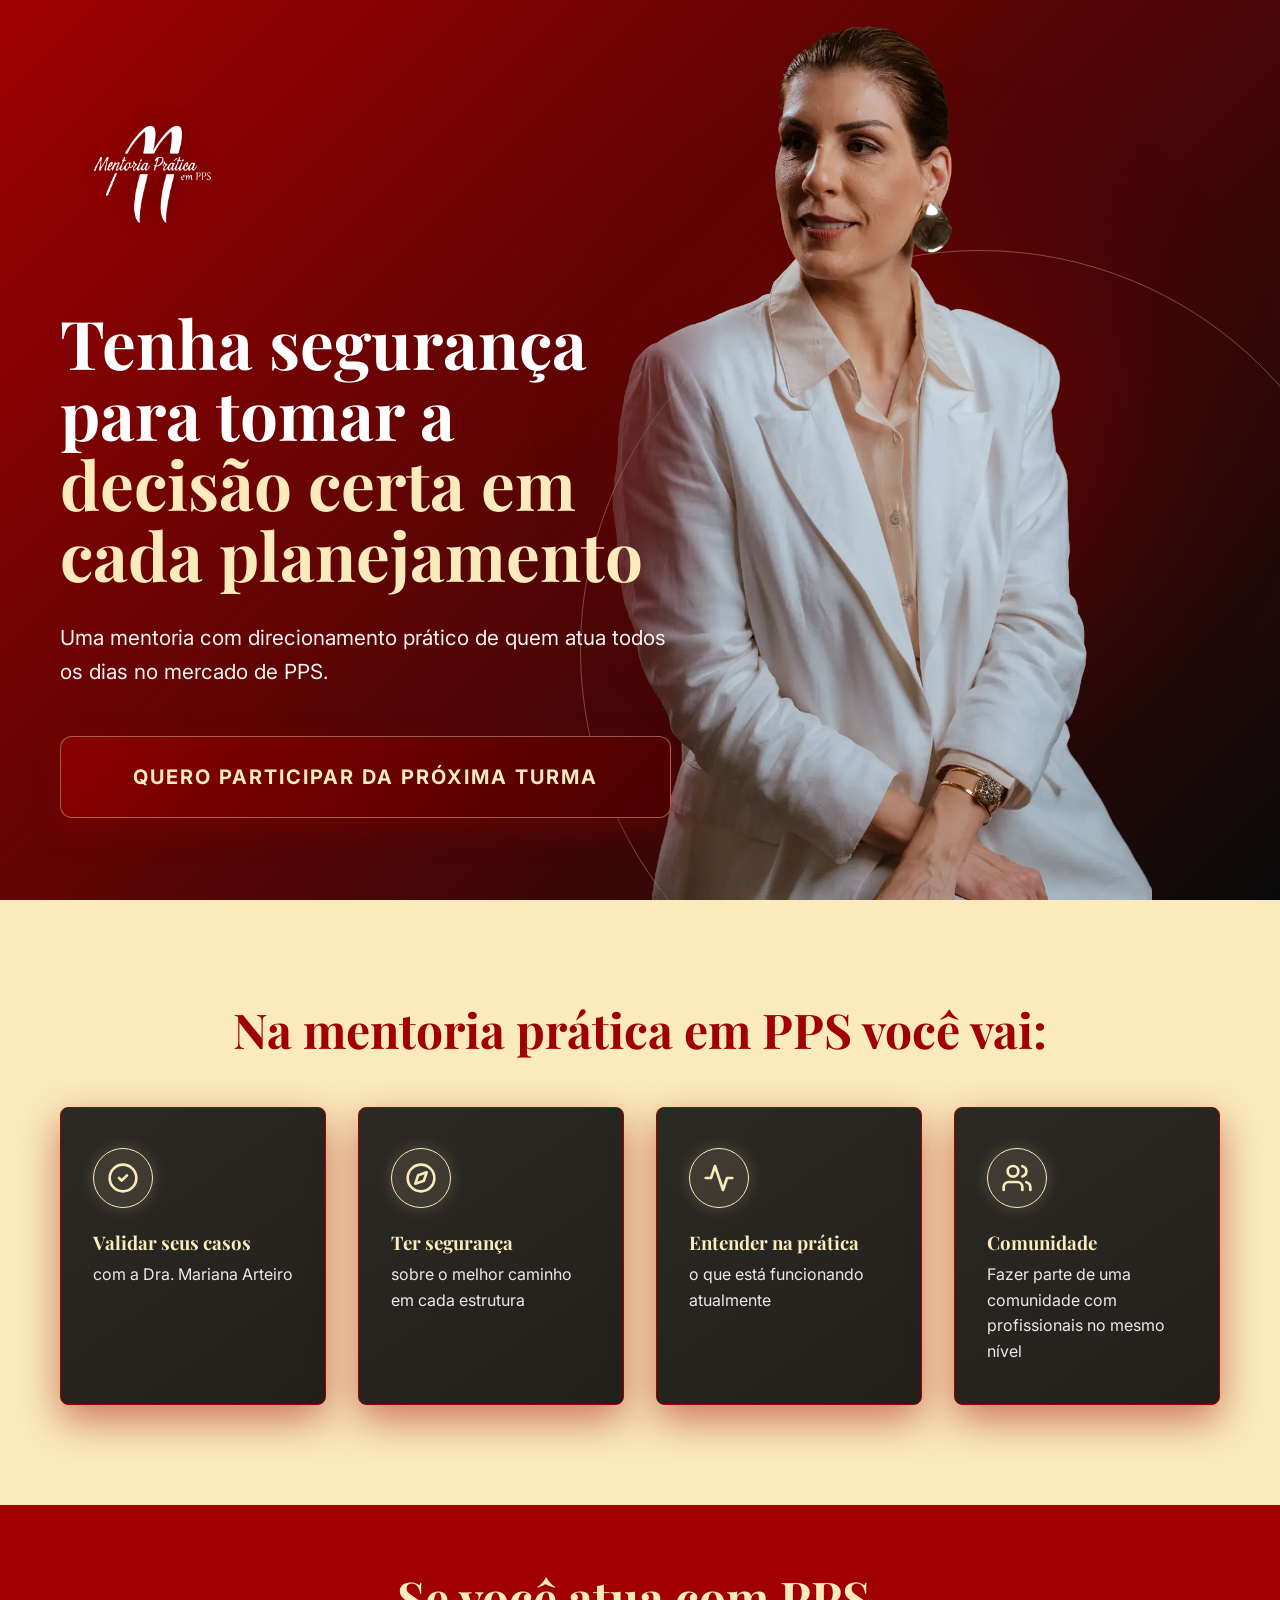
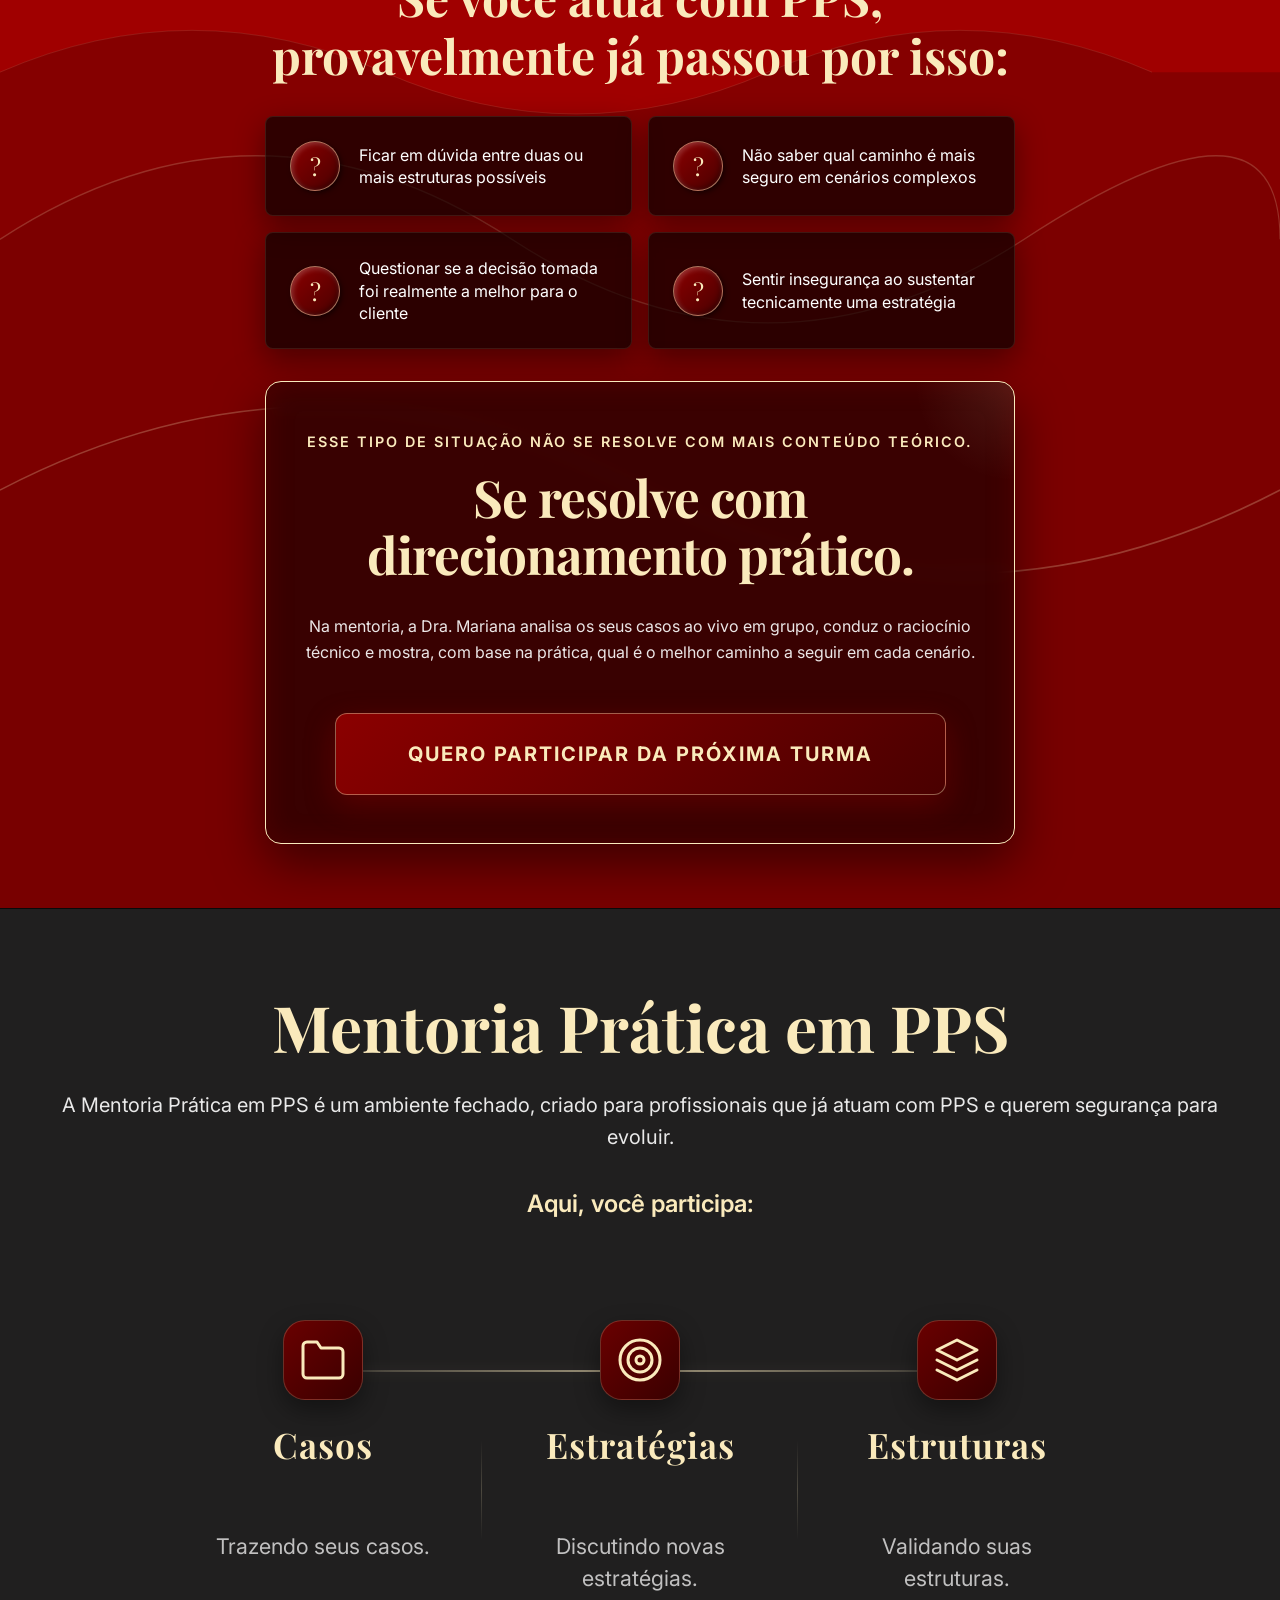
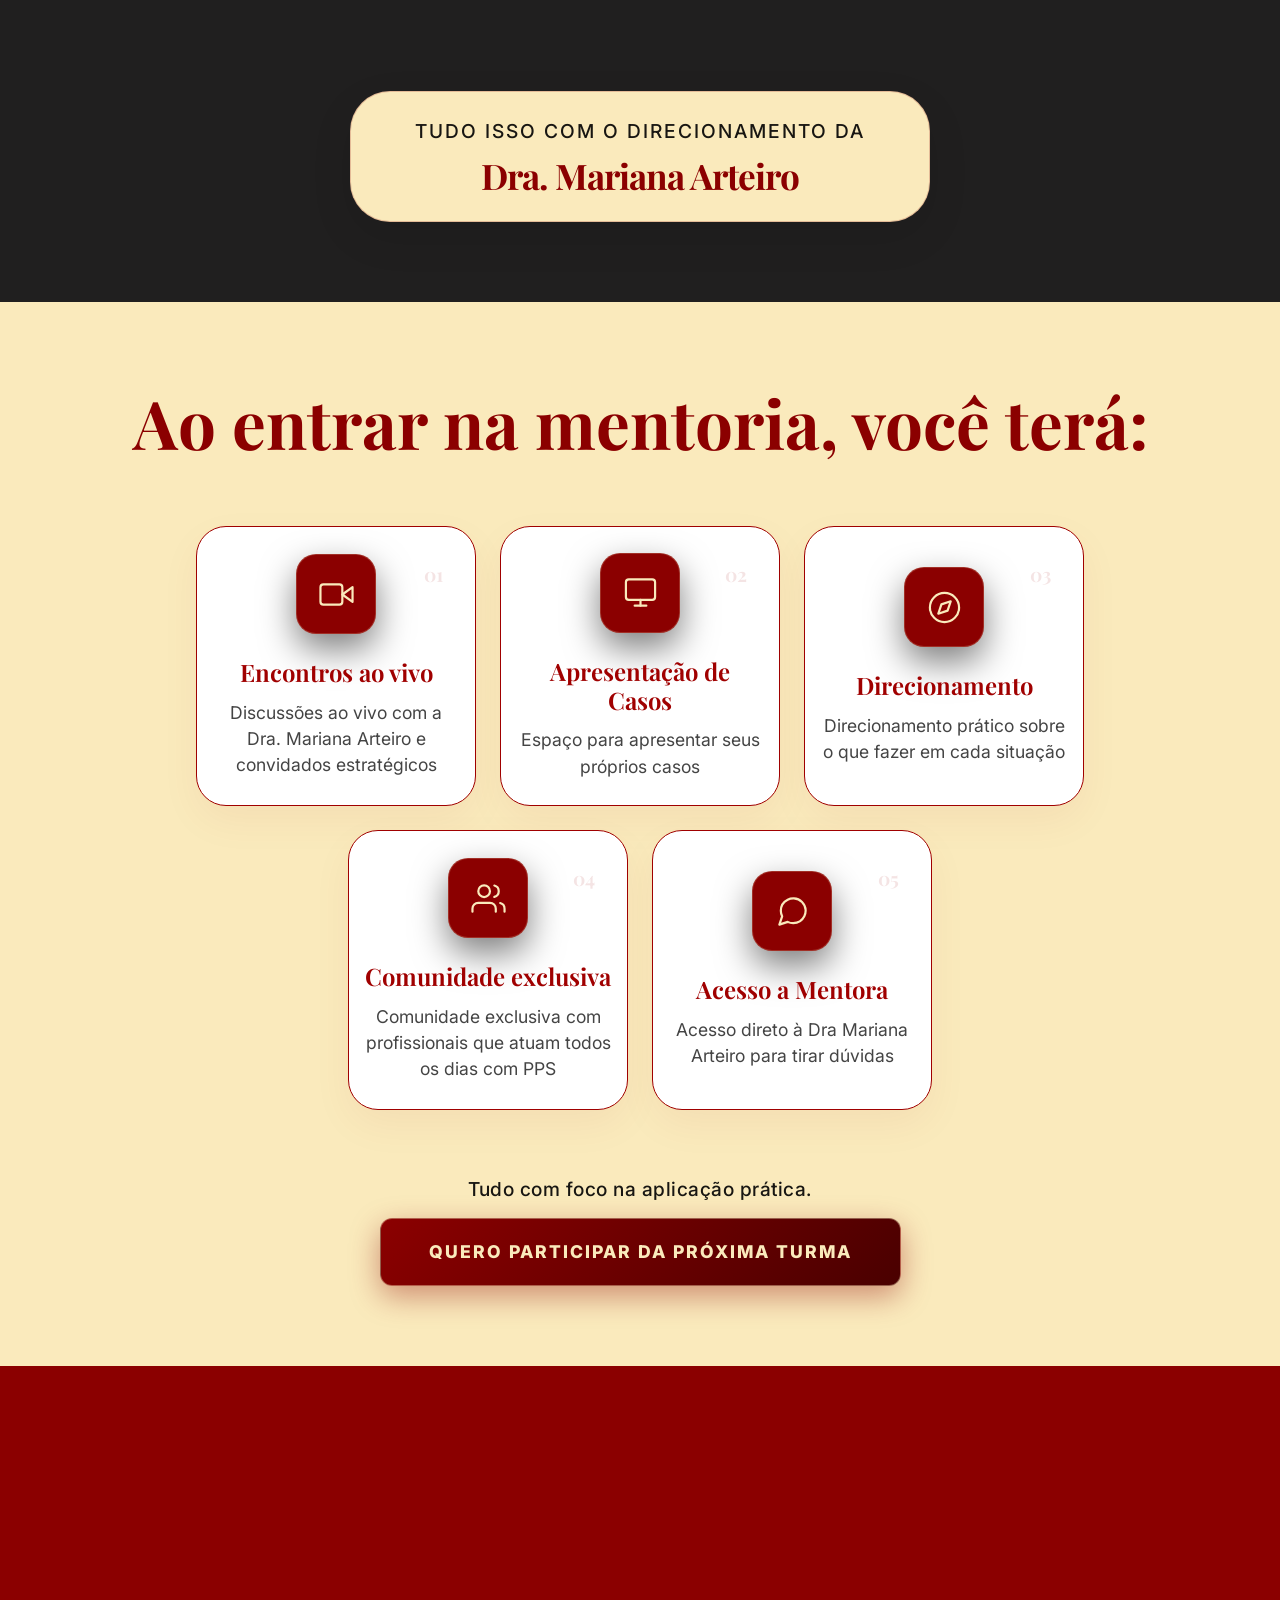
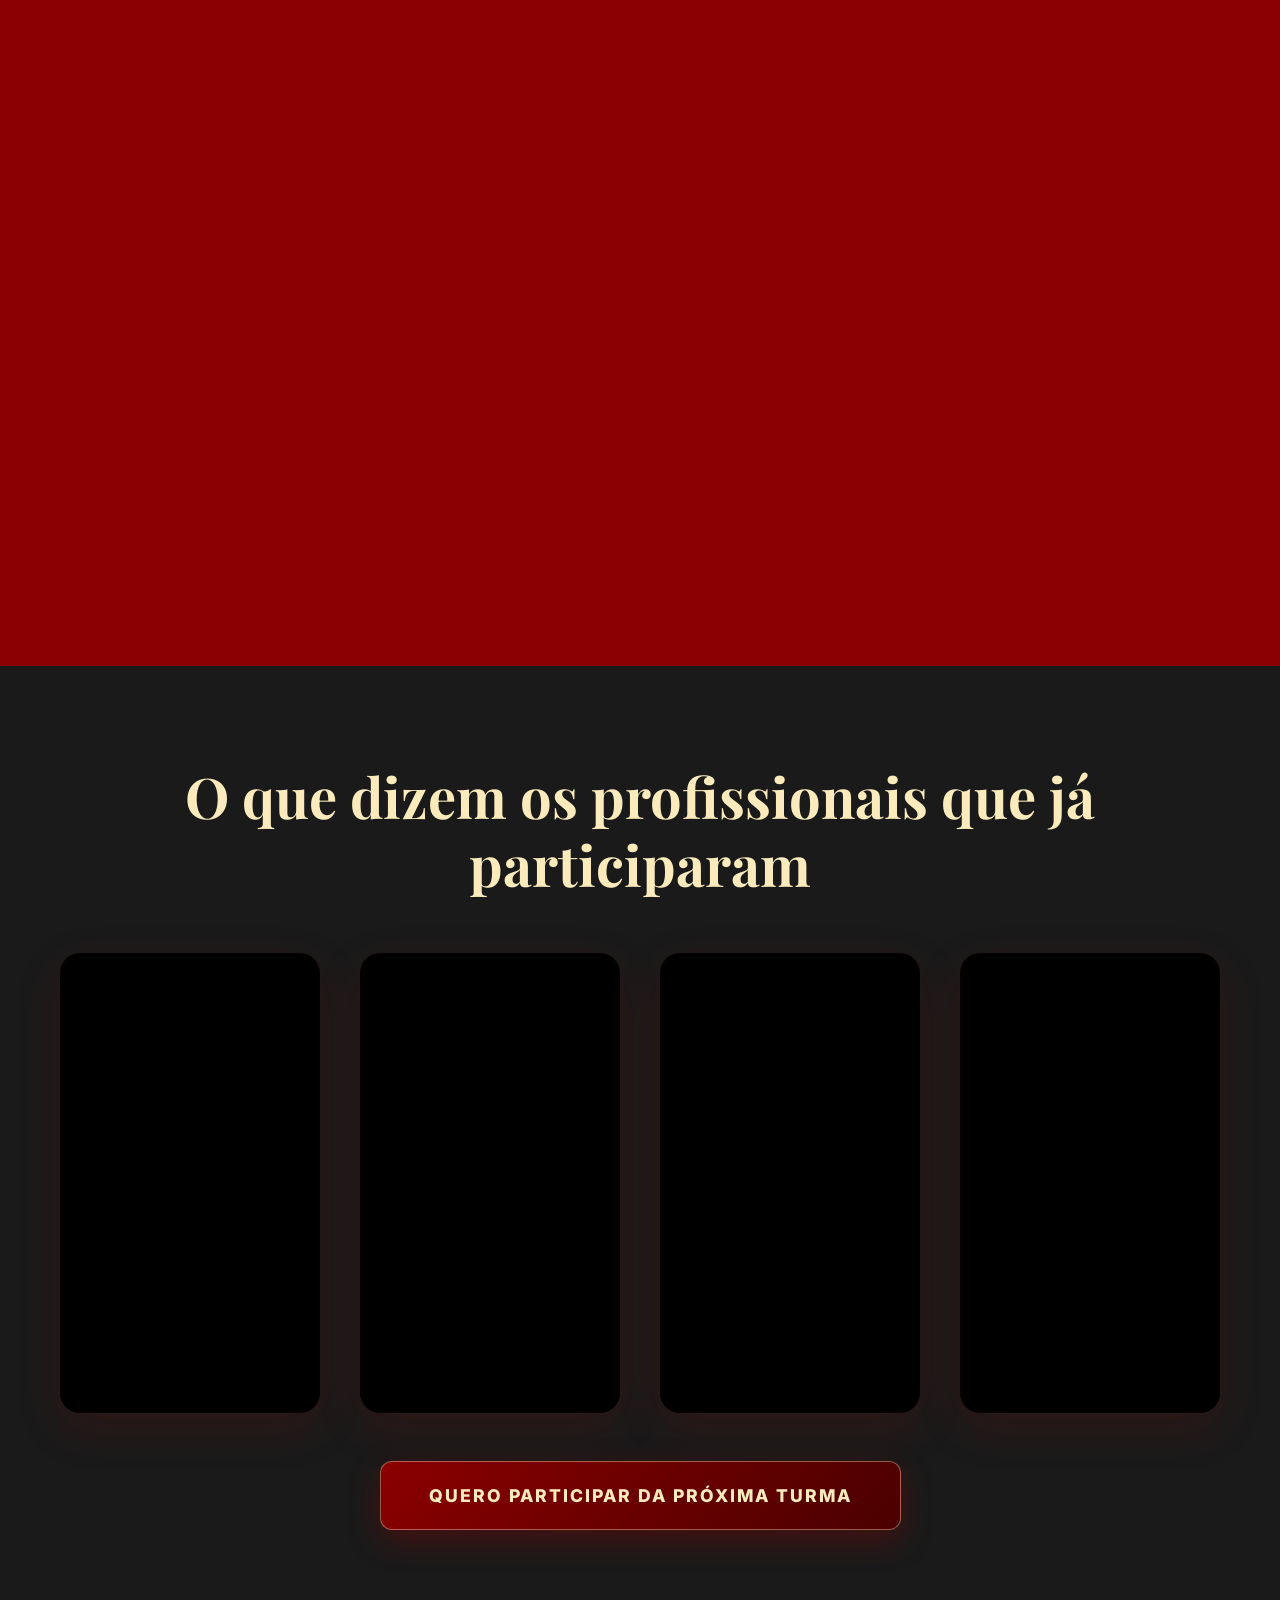
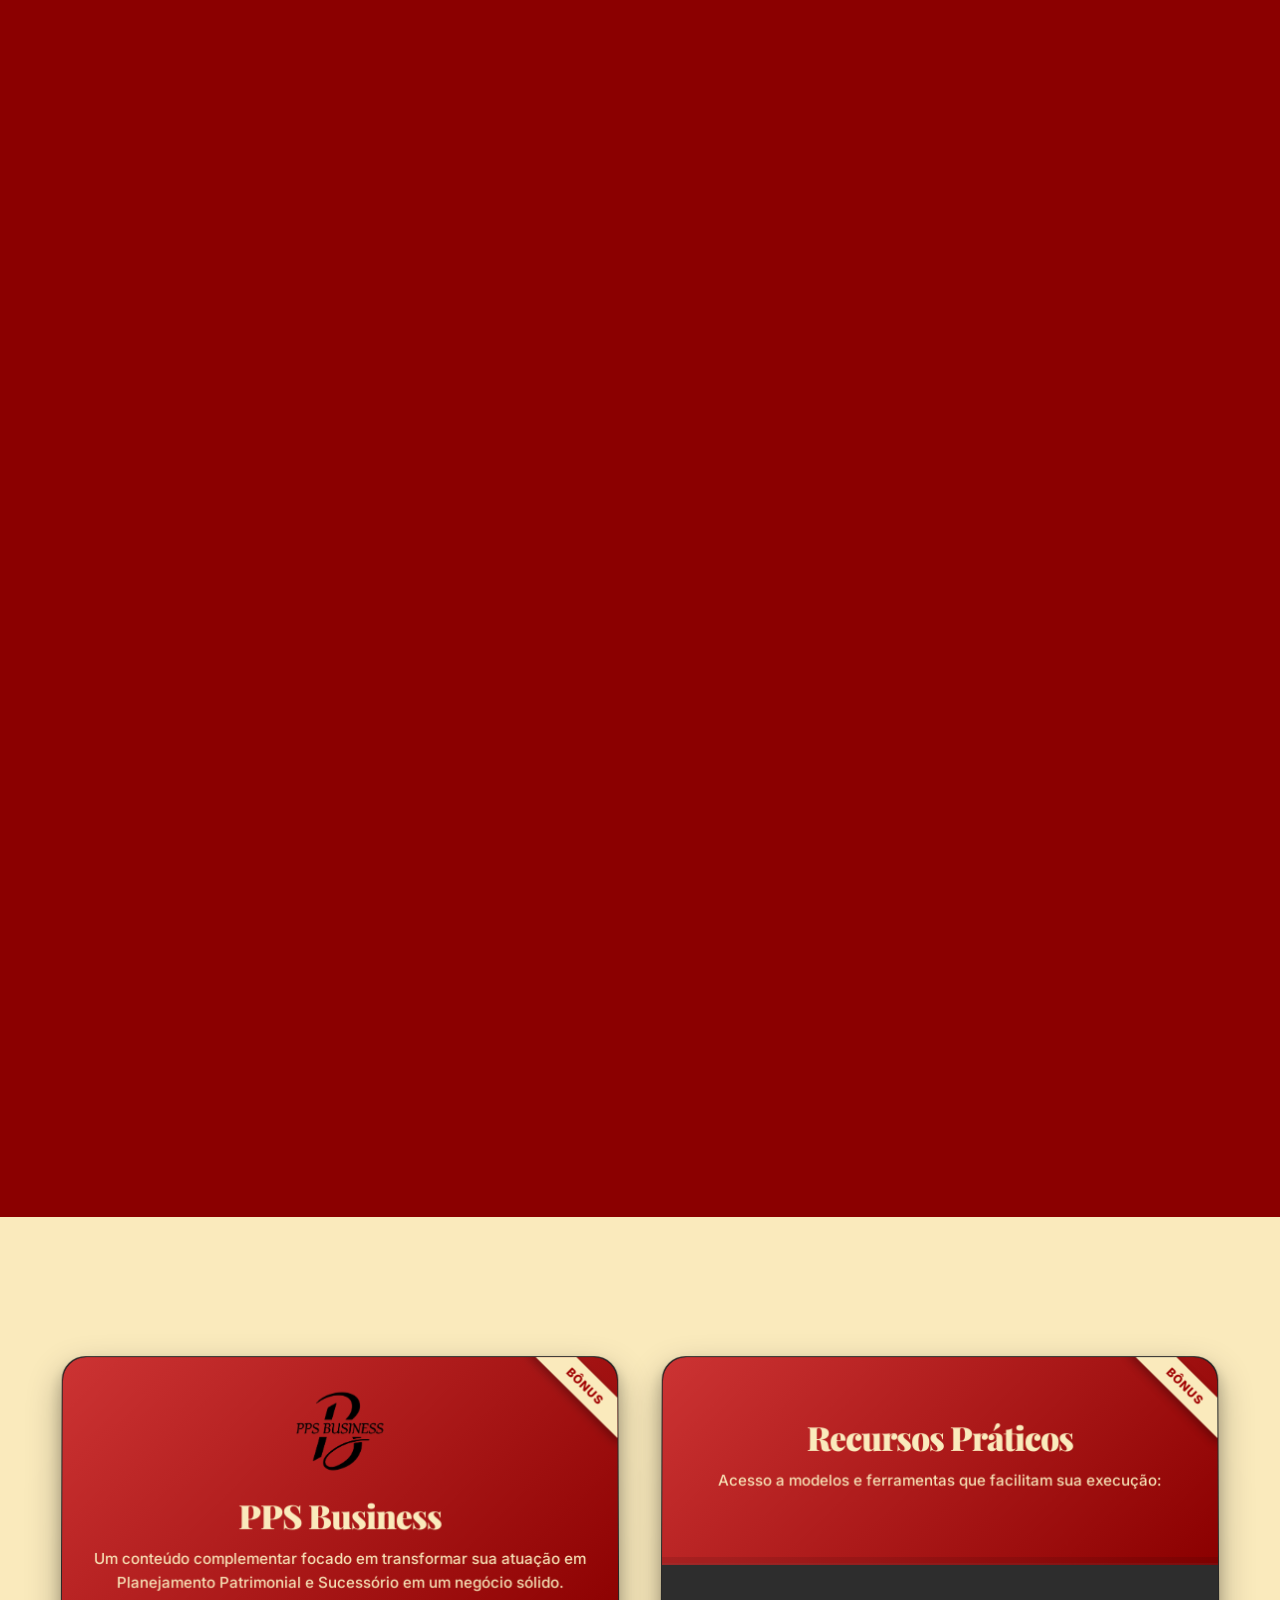
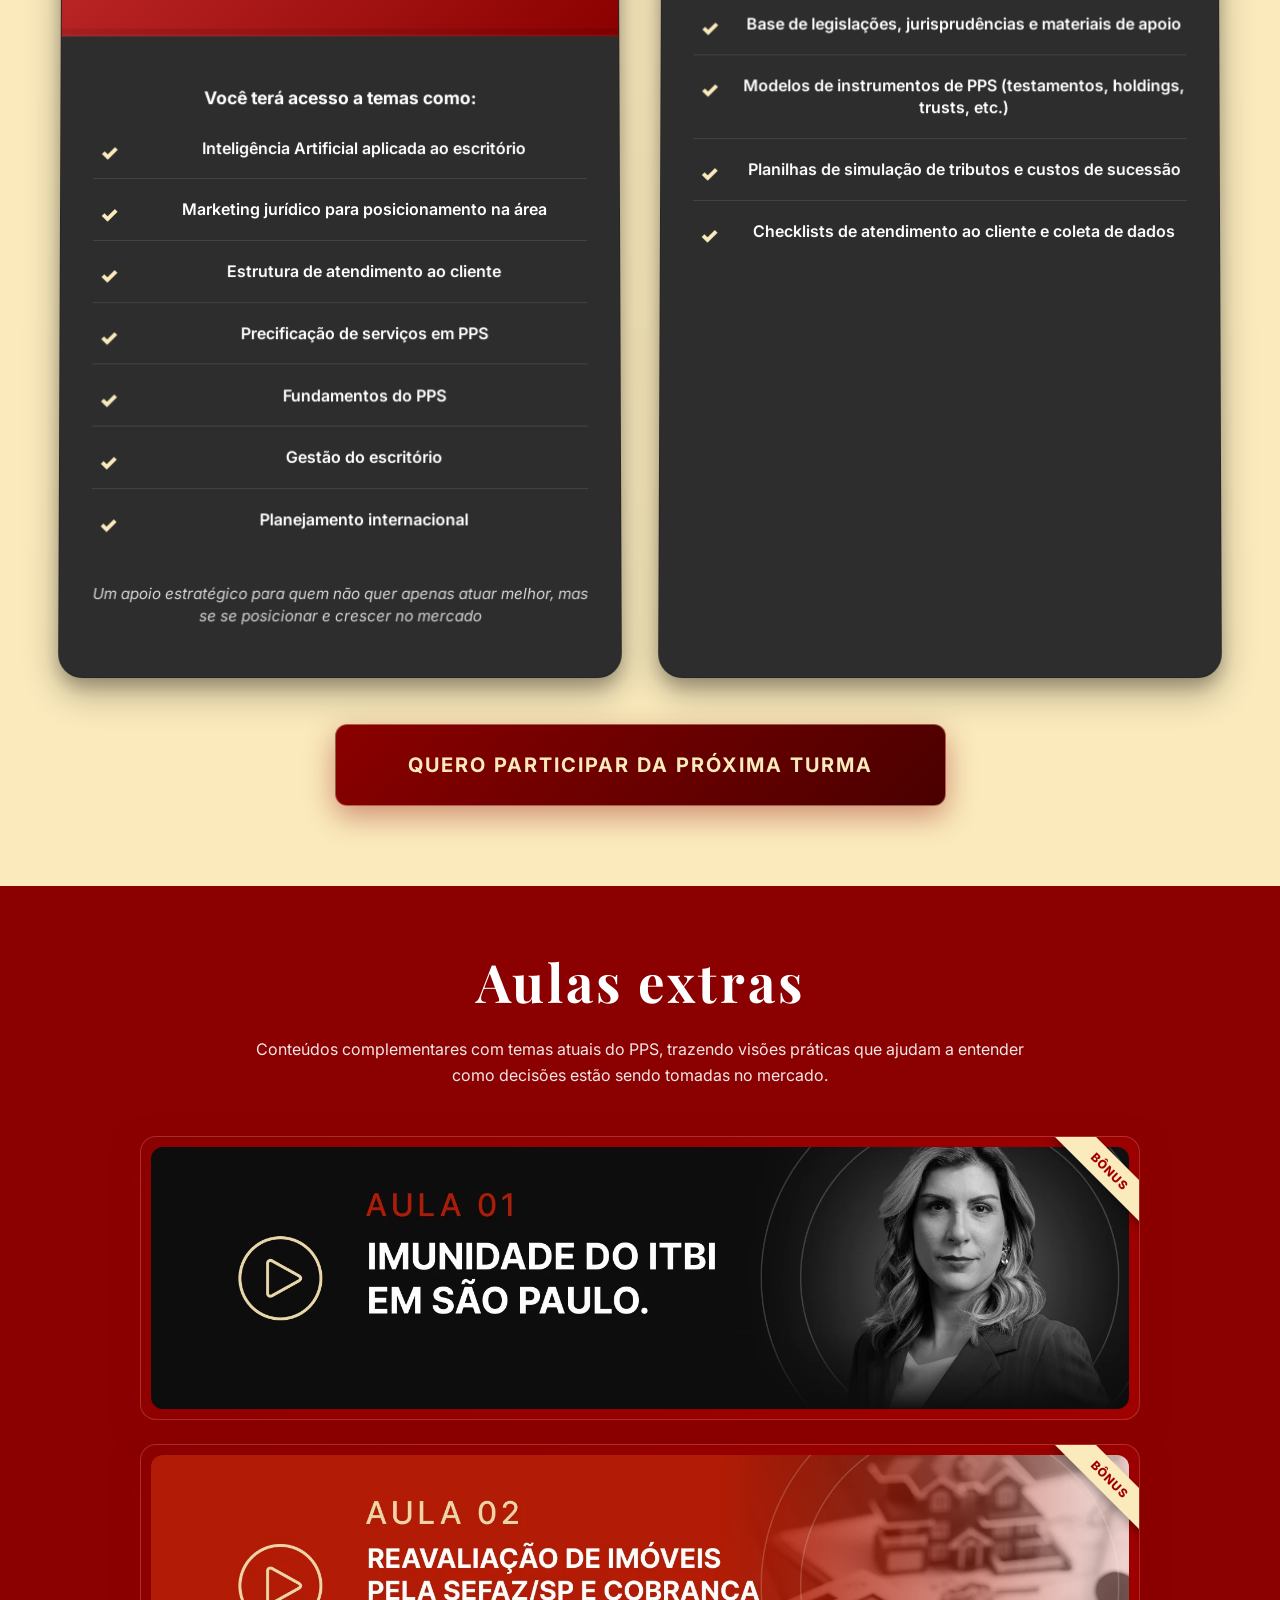
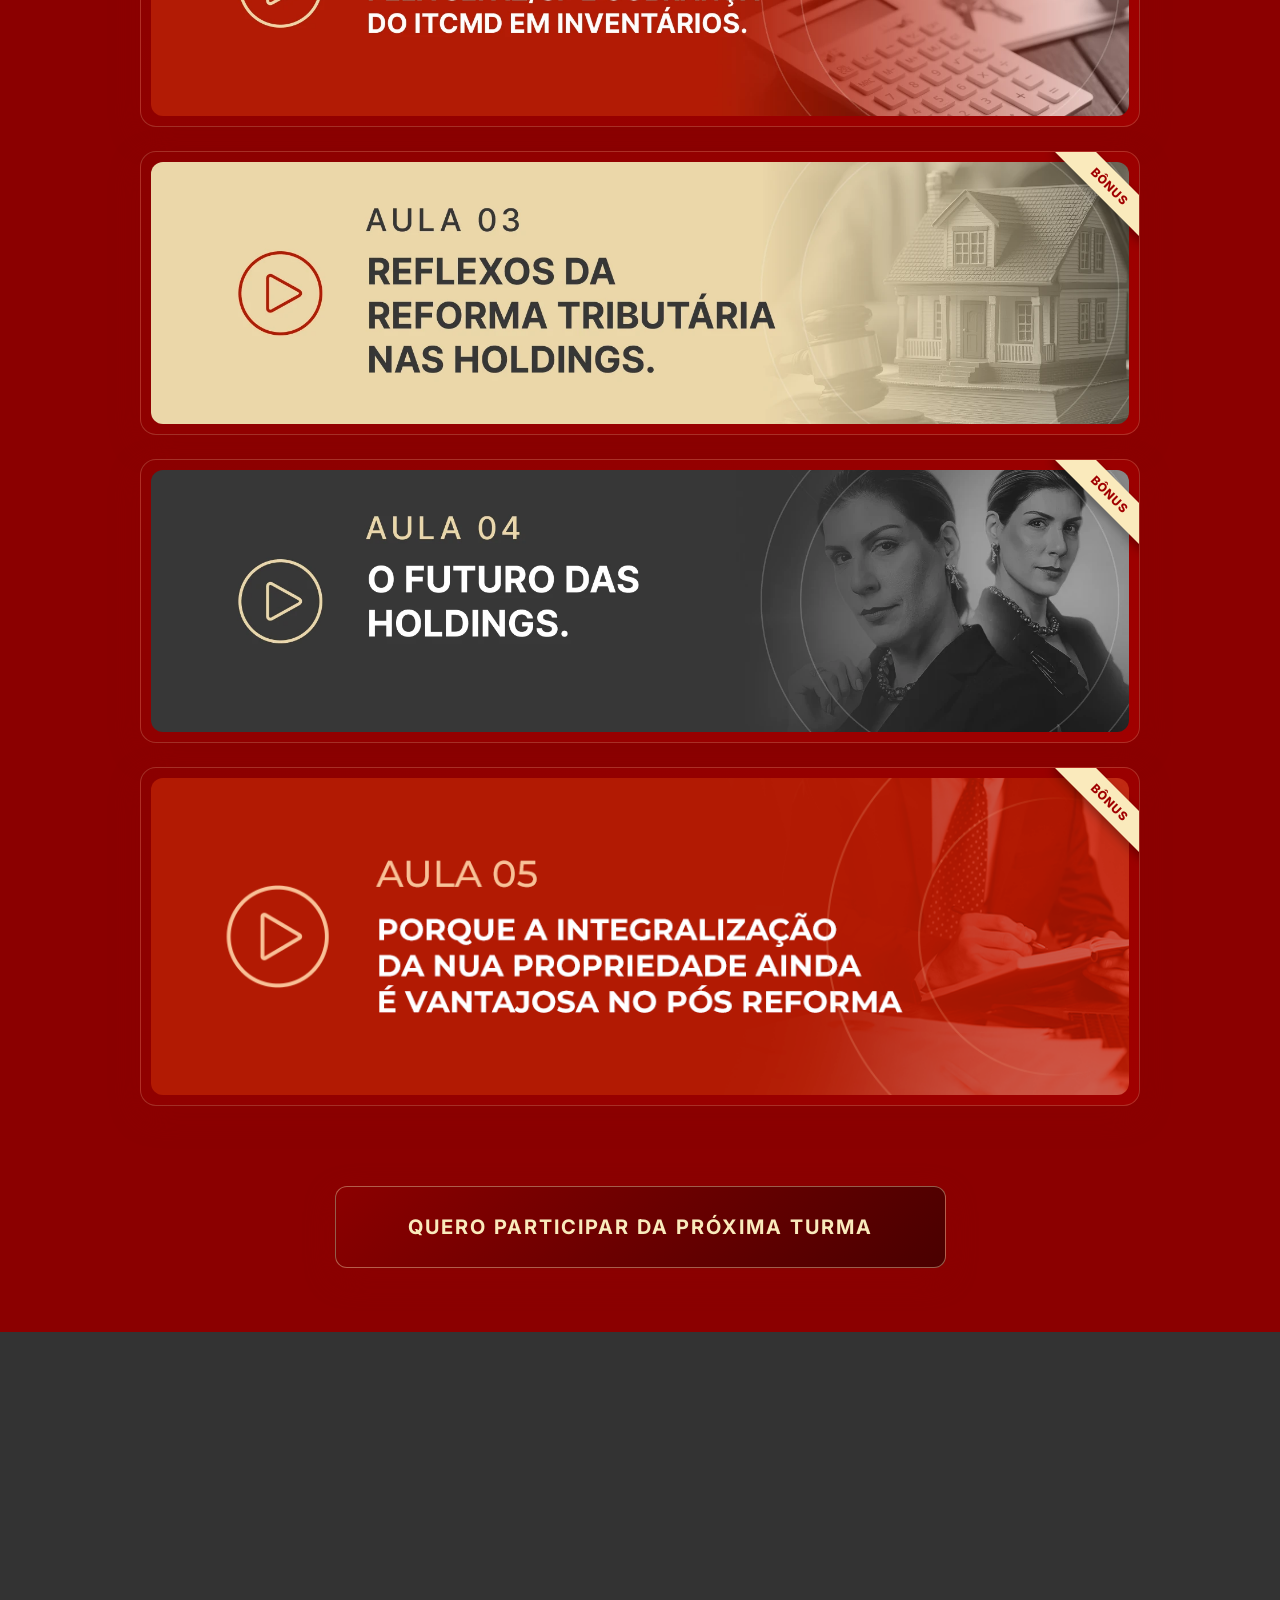
==== commit 3022dde1: "fix: removendo texto duplicado no index.html e sincronizando" ====
--- a/index.html
+++ b/index.html
@@ -62,12 +62,14 @@
             <div class="hero-glow"></div>
             <div class="hero-ring"></div>
 
-            <img src="assets/hero-dra-mariana.webp" alt="Dra. Mariana Arteiro" class="hero-main-img"
-                width="800" height="950" fetchpriority="high" loading="eager">
-            <img src="assets/logo-white.webp" alt="Logo Mentoria PPS" class="hero-logo-internal mobile-only" width="185" height="auto">
+            <img src="assets/hero-dra-mariana.webp" alt="Dra. Mariana Arteiro" class="hero-main-img" width="800"
+                height="950" fetchpriority="high" loading="eager">
+            <img src="assets/logo-white.webp" alt="Logo Mentoria PPS" class="hero-logo-internal mobile-only" width="185"
+                height="auto">
             <div class="container hero-grid">
                 <div class="hero-content">
-                    <img src="assets/logo-white.webp" alt="Logo Mentoria PPS" class="hero-logo-internal desktop-only" width="185" height="auto">
+                    <img src="assets/logo-white.webp" alt="Logo Mentoria PPS" class="hero-logo-internal desktop-only"
+                        width="185" height="auto">
                     <h1 class="headline">
                         Tenha segurança <br>
                         para tomar a <br>
@@ -131,8 +133,8 @@
                                 <path d="M16 3.13a4 4 0 0 1 0 7.75"></path>
                             </svg>
                         </div>
-                        <h3>Estar em um ambiente</h3>
-                        <p>com profissionais no mesmo nível</p>
+                        <h3>Comunidade</h3>
+                        <p>Fazer parte de uma comunidade com profissionais no mesmo nível</p>
                     </div>
                 </div>
             </div>
@@ -180,7 +182,6 @@
         <section id="mentoria" class="section-fullscreen" style="background-color: #201f1f;">
             <div class="container">
                 <div class="text-center reveal mb-5">
-                    <span class="gold-subtitle">A SOLUÇÃO</span>
                     <h2 class="section-title" style="font-size: clamp(2.5rem, 5vw, 4rem);">Mentoria Prática em PPS</h2>
                     <p class="section-desc max-width-700 mx-auto" style="font-size: 1.25rem;">
                         A Mentoria Prática em PPS é um ambiente fechado, criado para profissionais que já atuam com PPS
@@ -373,8 +374,8 @@
                     <!-- Depoimento 1 -->
                     <div class="video-card">
                         <div class="video-wrapper">
-                            <iframe src="https://www.youtube.com/embed/aMyfd90A0jY" title="Depoimento Mentoria PPS - Participante 1"
-                                frameborder="0"
+                            <iframe src="https://www.youtube.com/embed/aMyfd90A0jY"
+                                title="Depoimento Mentoria PPS - Participante 1" frameborder="0"
                                 allow="accelerometer; autoplay; clipboard-write; encrypted-media; gyroscope; picture-in-picture; web-share"
                                 allowfullscreen>
                             </iframe>
@@ -384,8 +385,8 @@
                     <!-- Depoimento 2 -->
                     <div class="video-card">
                         <div class="video-wrapper">
-                            <iframe src="https://www.youtube.com/embed/X3MEtRx9akI" title="Depoimento Mentoria PPS - Participante 2"
-                                frameborder="0"
+                            <iframe src="https://www.youtube.com/embed/X3MEtRx9akI"
+                                title="Depoimento Mentoria PPS - Participante 2" frameborder="0"
                                 allow="accelerometer; autoplay; clipboard-write; encrypted-media; gyroscope; picture-in-picture; web-share"
                                 allowfullscreen>
                             </iframe>
@@ -395,8 +396,8 @@
                     <!-- Depoimento 3 -->
                     <div class="video-card">
                         <div class="video-wrapper">
-                            <iframe src="https://www.youtube.com/embed/XH7kzkq9QDE" title="Depoimento Mentoria PPS - Participante 3"
-                                frameborder="0"
+                            <iframe src="https://www.youtube.com/embed/XH7kzkq9QDE"
+                                title="Depoimento Mentoria PPS - Participante 3" frameborder="0"
                                 allow="accelerometer; autoplay; clipboard-write; encrypted-media; gyroscope; picture-in-picture; web-share"
                                 allowfullscreen>
                             </iframe>
@@ -406,8 +407,8 @@
                     <!-- Depoimento 4 -->
                     <div class="video-card">
                         <div class="video-wrapper">
-                            <iframe src="https://www.youtube.com/embed/uVnyVaJ7SKg" title="Depoimento Mentoria PPS - Participante 4"
-                                frameborder="0"
+                            <iframe src="https://www.youtube.com/embed/uVnyVaJ7SKg"
+                                title="Depoimento Mentoria PPS - Participante 4" frameborder="0"
                                 allow="accelerometer; autoplay; clipboard-write; encrypted-media; gyroscope; picture-in-picture; web-share"
                                 allowfullscreen>
                             </iframe>
@@ -930,7 +931,7 @@
                             <p
                                 style="color: rgba(255, 255, 255, 0.8); margin-top: 2rem; font-size: 0.95rem; line-height: 1.5; font-style: italic;">
                                 Um apoio estratégico para quem não quer apenas atuar melhor, mas se se posicionar e
-                                crescer com consistência no mercado</p>
+                                crescer no mercado</p>
                         </div>
                     </div>
 
@@ -954,10 +955,9 @@
                 <!-- BOTÃO ÚNICO CENTRALIZADO SOLICITADO -->
                 <div class="text-center mt-5">
                     <a href="https://form.respondi.app/O9RpYylj" class="btn btn-primary large"
-                        aria-label="Quero acessar todos os recursos e bônus da mentoria">QUERO ACESSAR TODOS ESSES
-                        RECURSOS</a>
-                </div>
-            </div>
+                        aria-label="Quero acessar todos os recursos e bônus da mentoria">Quero participar da próxima
+                        turma</a>
+                </div>
         </section>
 
         <!-- SECTION 9.5 Aulas extras -->
@@ -1162,11 +1162,14 @@
     <!-- FOOTER -->
     <footer class="footer bg-bordeaux text-center">
         <div class="container">
-            <img src="assets/logo-white.webp" alt="Logo Mentoria PPS" class="logo-footer" width="180" height="auto" loading="lazy">
+            <img src="assets/logo-white.webp" alt="Logo Mentoria PPS" class="logo-footer" width="180" height="auto"
+                loading="lazy">
             <div class="footer-links">
-                <a href="https://praticapps.com.br/mariana-arteiro-termos-de-uso-2/" target="_blank" rel="noopener noreferrer">Termos de Uso</a>
+                <a href="https://praticapps.com.br/mariana-arteiro-termos-de-uso-2/" target="_blank"
+                    rel="noopener noreferrer">Termos de Uso</a>
                 <span class="mx-2">|</span>
-                <a href="https://praticapps.com.br/politica-de-privacidade/" target="_blank" rel="noopener noreferrer">Política de Privacidade</a>
+                <a href="https://praticapps.com.br/politica-de-privacidade/" target="_blank"
+                    rel="noopener noreferrer">Política de Privacidade</a>
             </div>
             <p>&copy; 2026 Dra. Mariana Arteiro. Todos os direitos reservados.</p>
         </div>
--- a/index.css
+++ b/index.css
@@ -2718,18 +2718,19 @@
         position: relative !important;
         display: block !important;
         width: 100% !important;
-        height: 40vh !important;
+        height: 45vh !important;
+        /* Aumentado para melhor enquadramento */
         right: auto !important;
-        top: auto !important;
+        top: 0 !important;
         object-fit: cover !important;
         object-position: center 10% !important;
         opacity: 1 !important;
-        /* Removida mÃ¡scara complexa que crashava o iOS */
         mask-image: none !important;
         -webkit-mask-image: none !important;
         order: 0;
         flex-shrink: 0;
-        border-bottom: 2px solid var(--color-bordeaux);
+        border-bottom: none !important;
+        /* Removida a linha que cortava o texto */
     }
 
     .hero::before {
@@ -2758,15 +2759,23 @@
     /* ConteÃºdo de texto sobe e distribui */
     .hero-grid {
         order: 1;
-        margin-top: -20% !important;
-        /* Move o titulo 20% para cima */
+        margin-top: 0 !important;
+        /* Removido overlap */
         flex-grow: 1 !important;
         display: flex !important;
         flex-direction: column !important;
-        justify-content: center !important;
+        justify-content: flex-start !important;
+        /* Alinhado ao topo do container flex */
         position: relative !important;
         z-index: 5 !important;
-        padding: 0 20px !important;
+        padding: 40px 20px !important;
+        /* EspaÃ§amento extra para nÃ£o grudar na imagem */
+    }
+
+    .hero-content {
+        transform: none !important;
+        /* Garante que o bloco fique fixo, sem efeitos de movimento */
+        transition: none !important;
     }
 
     .headline {
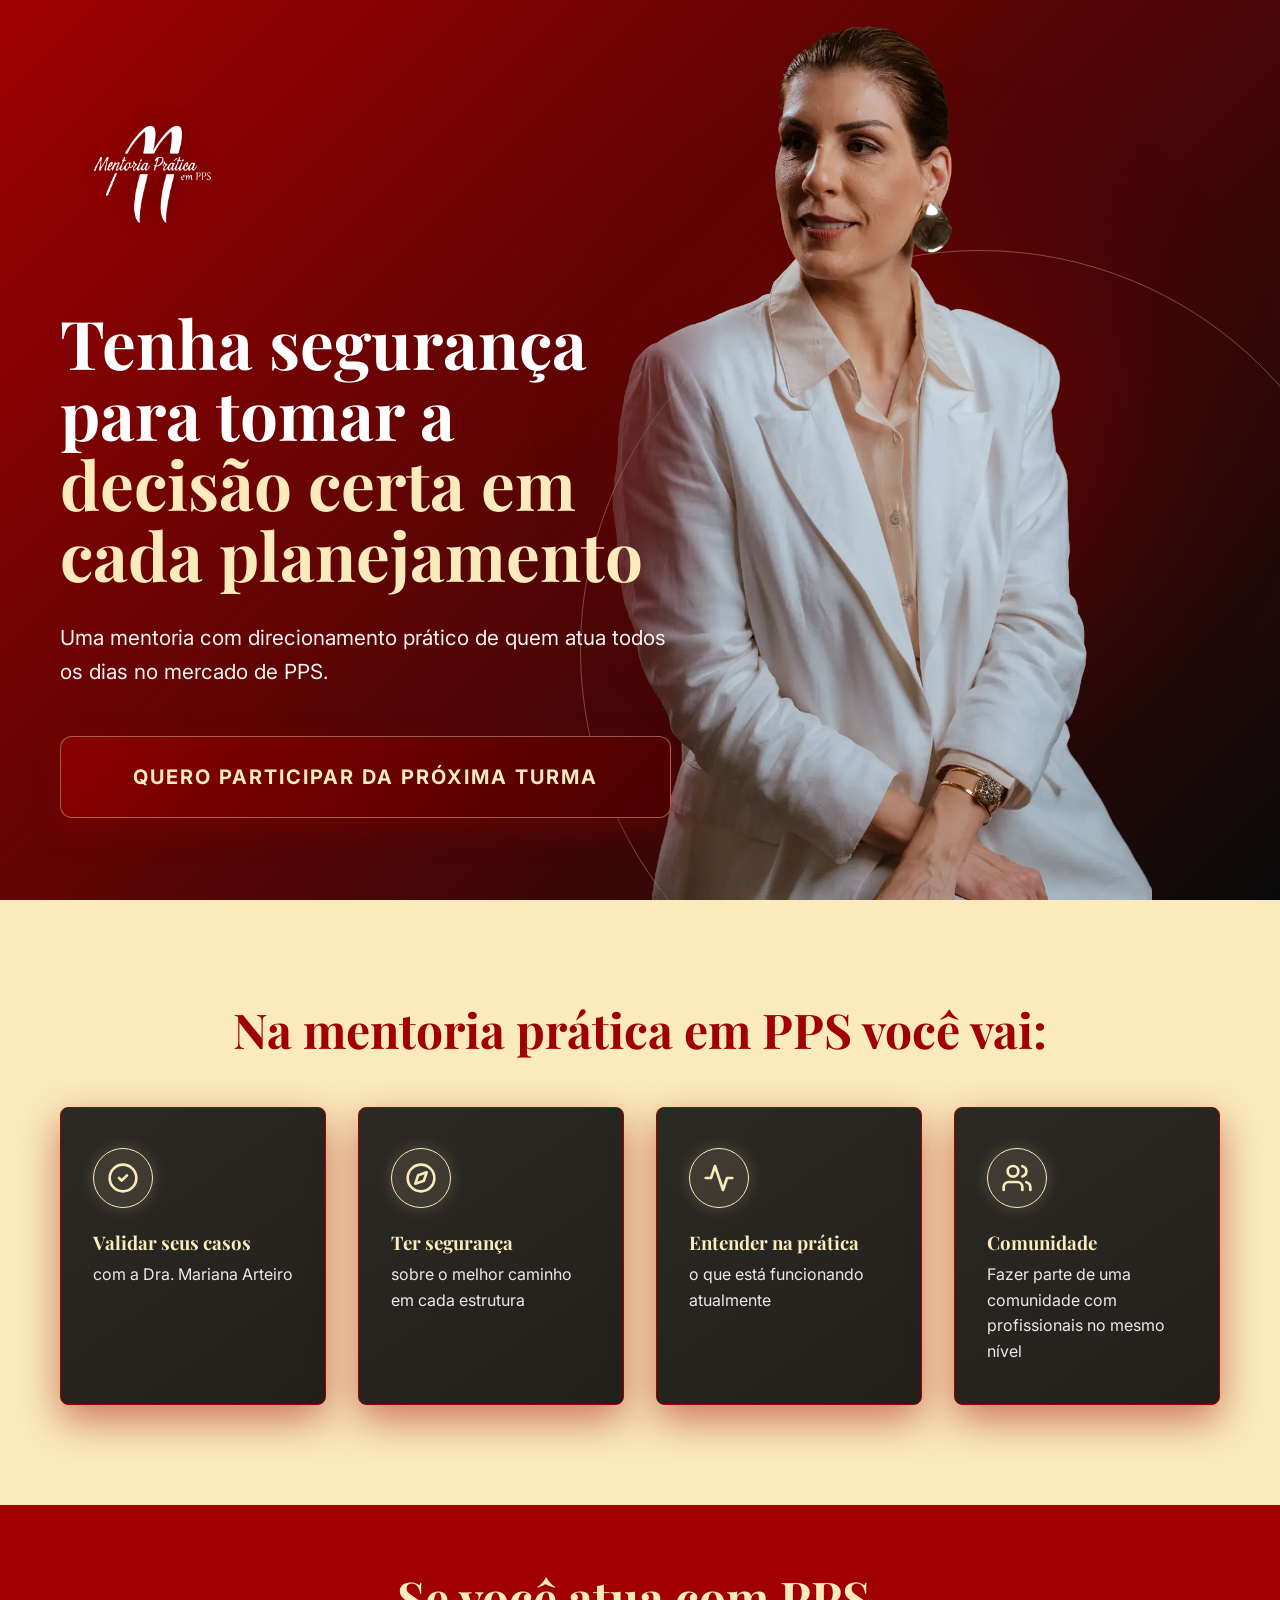
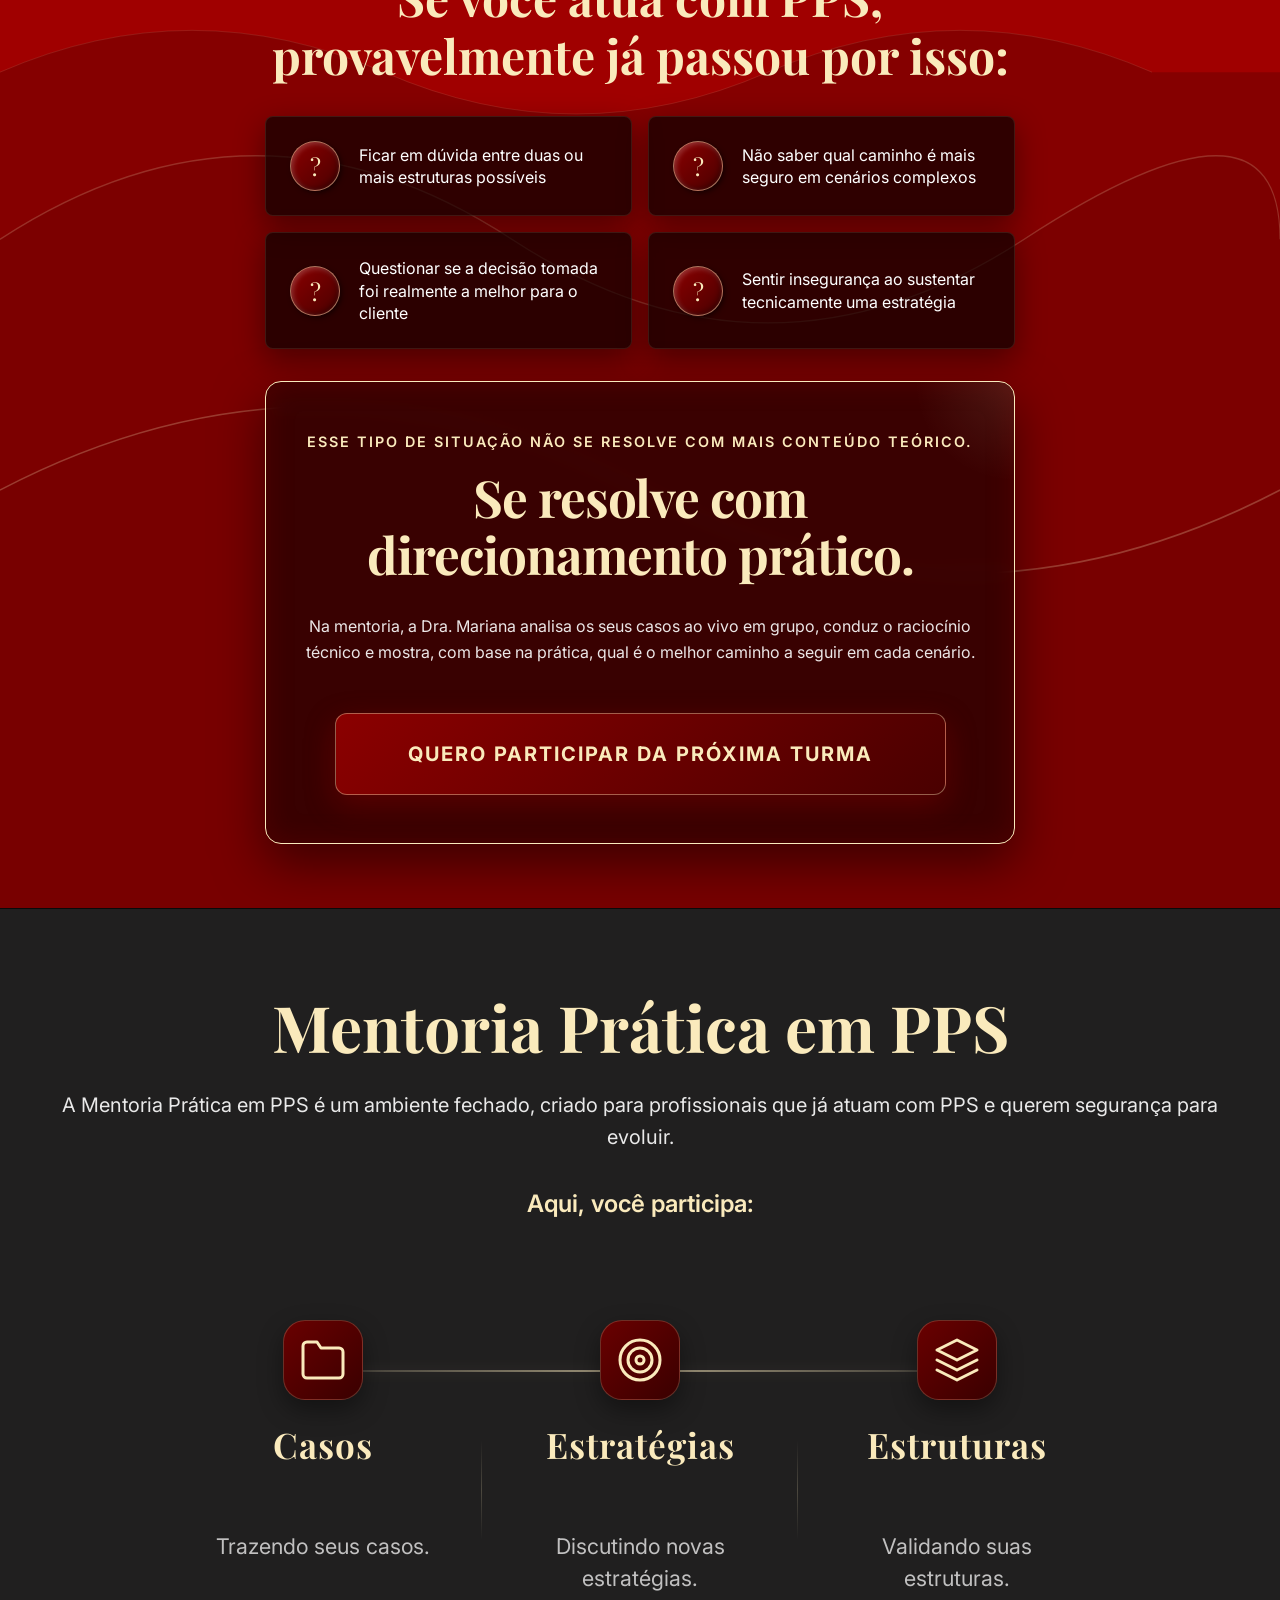
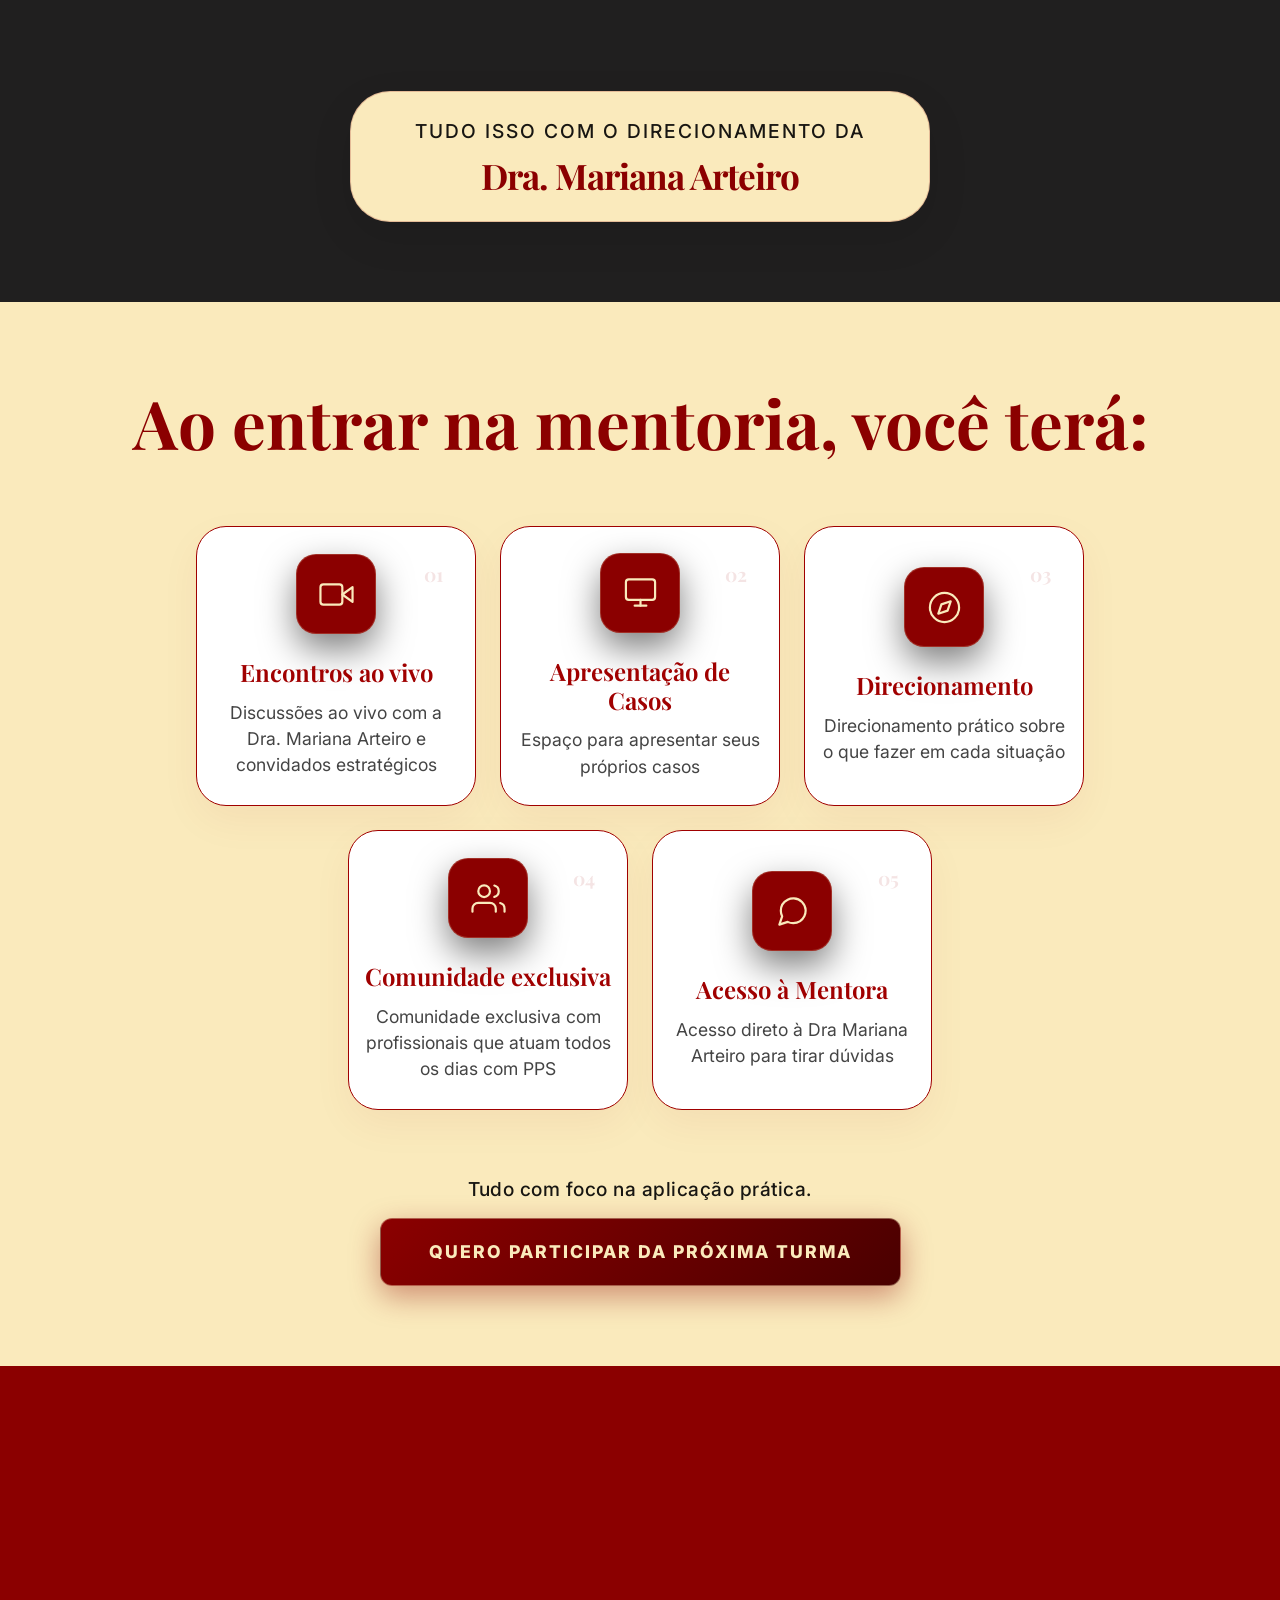
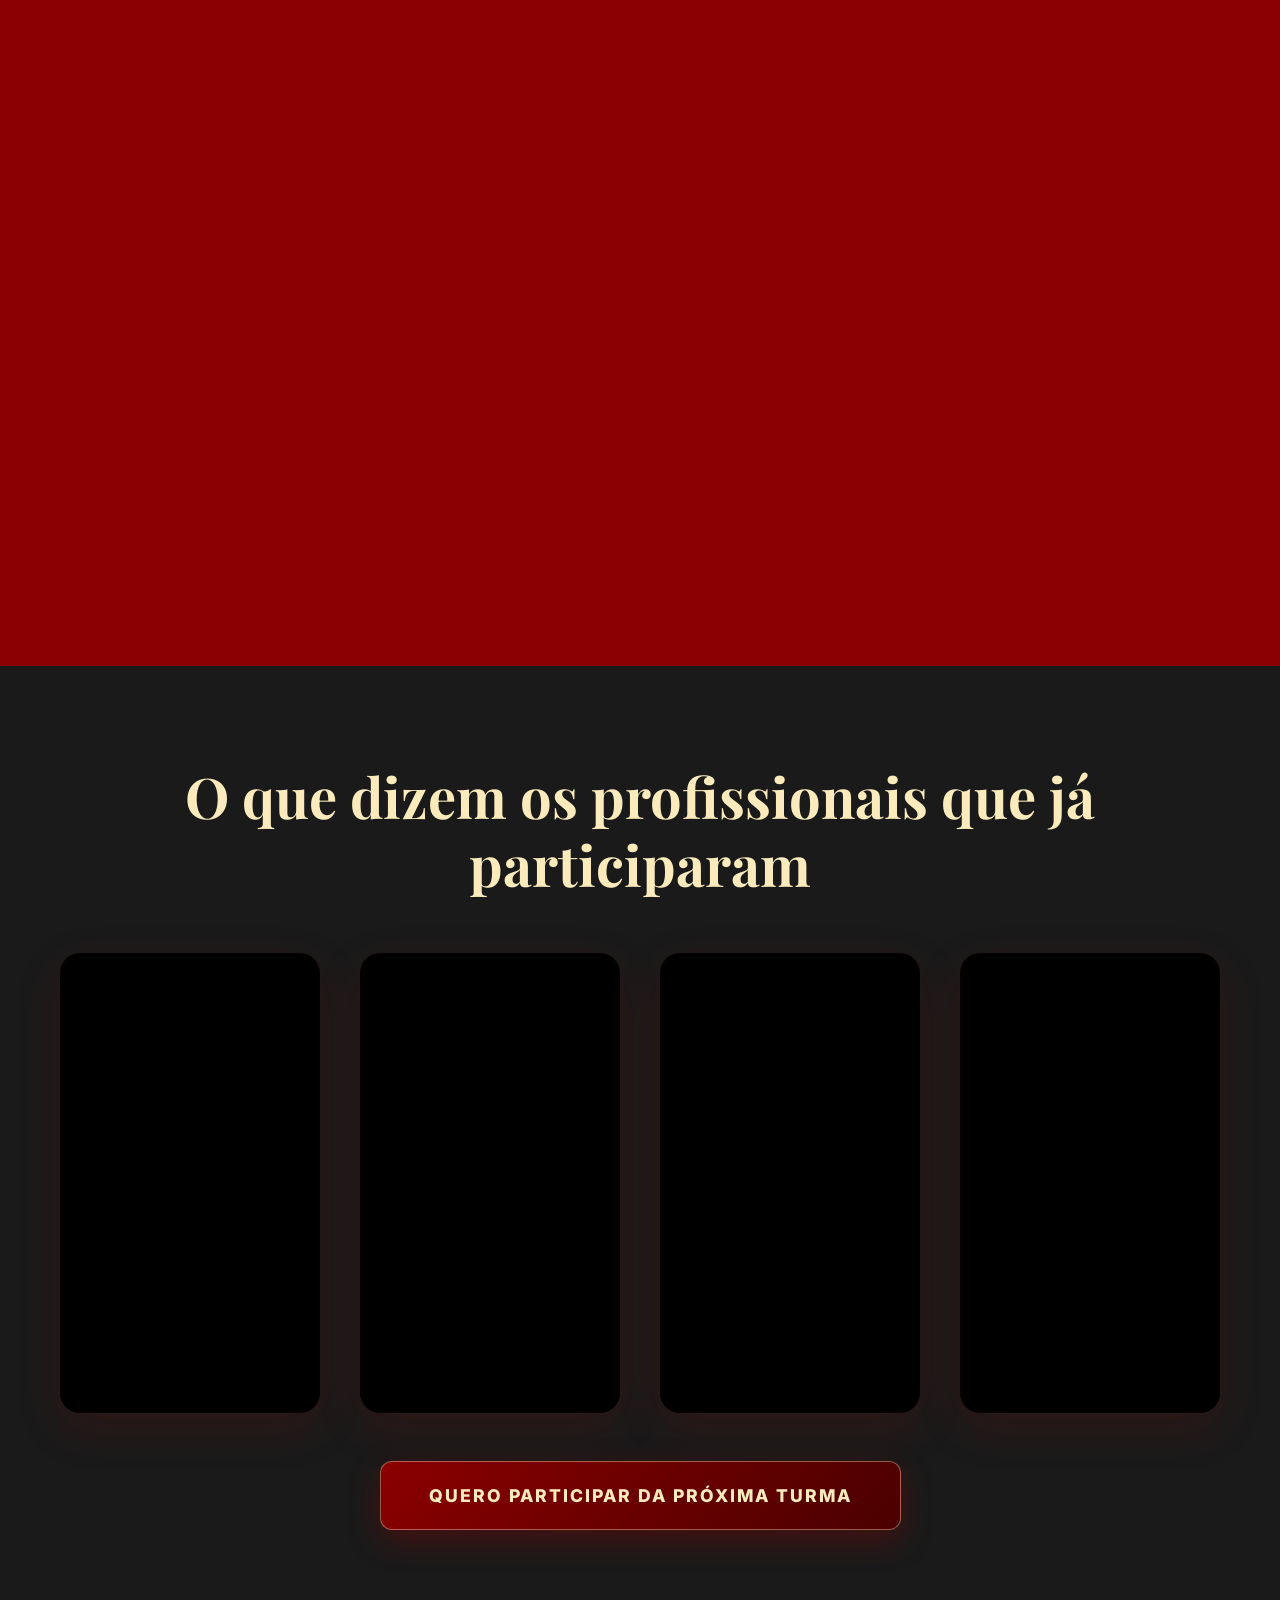
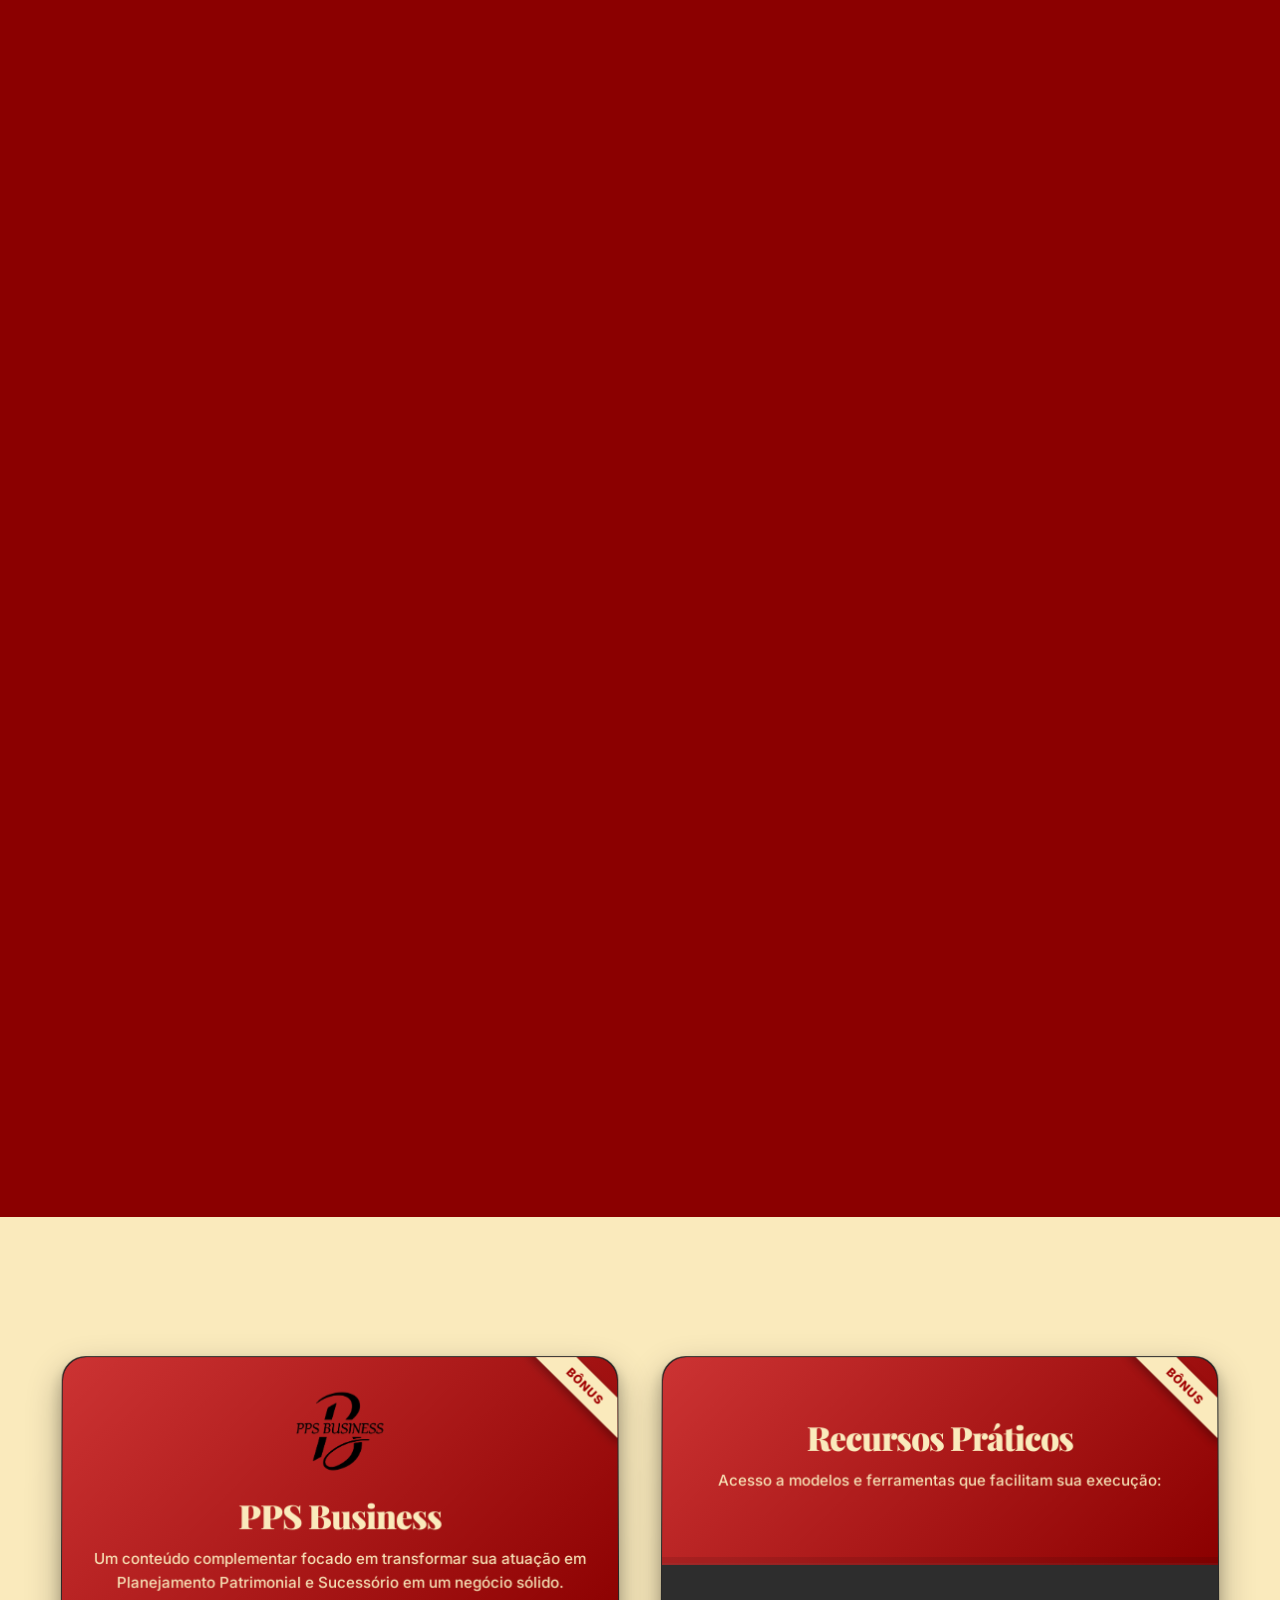
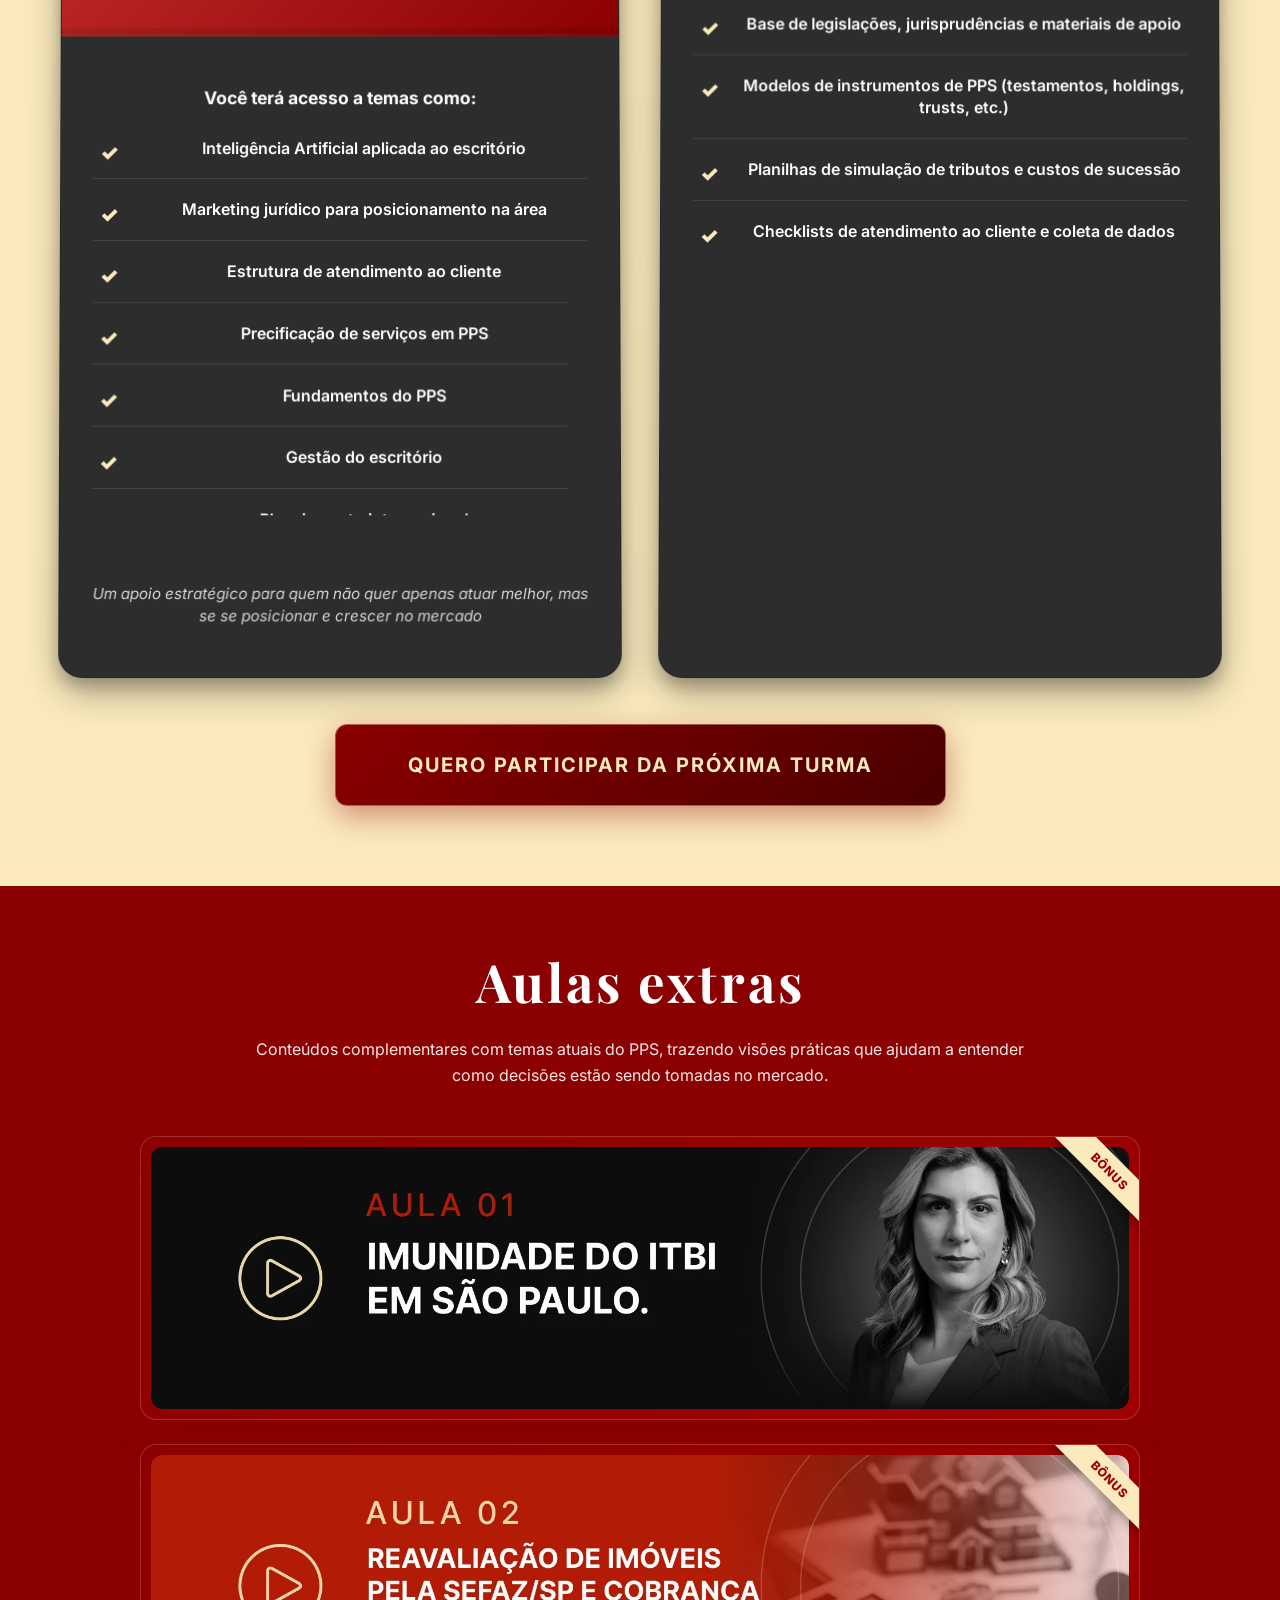
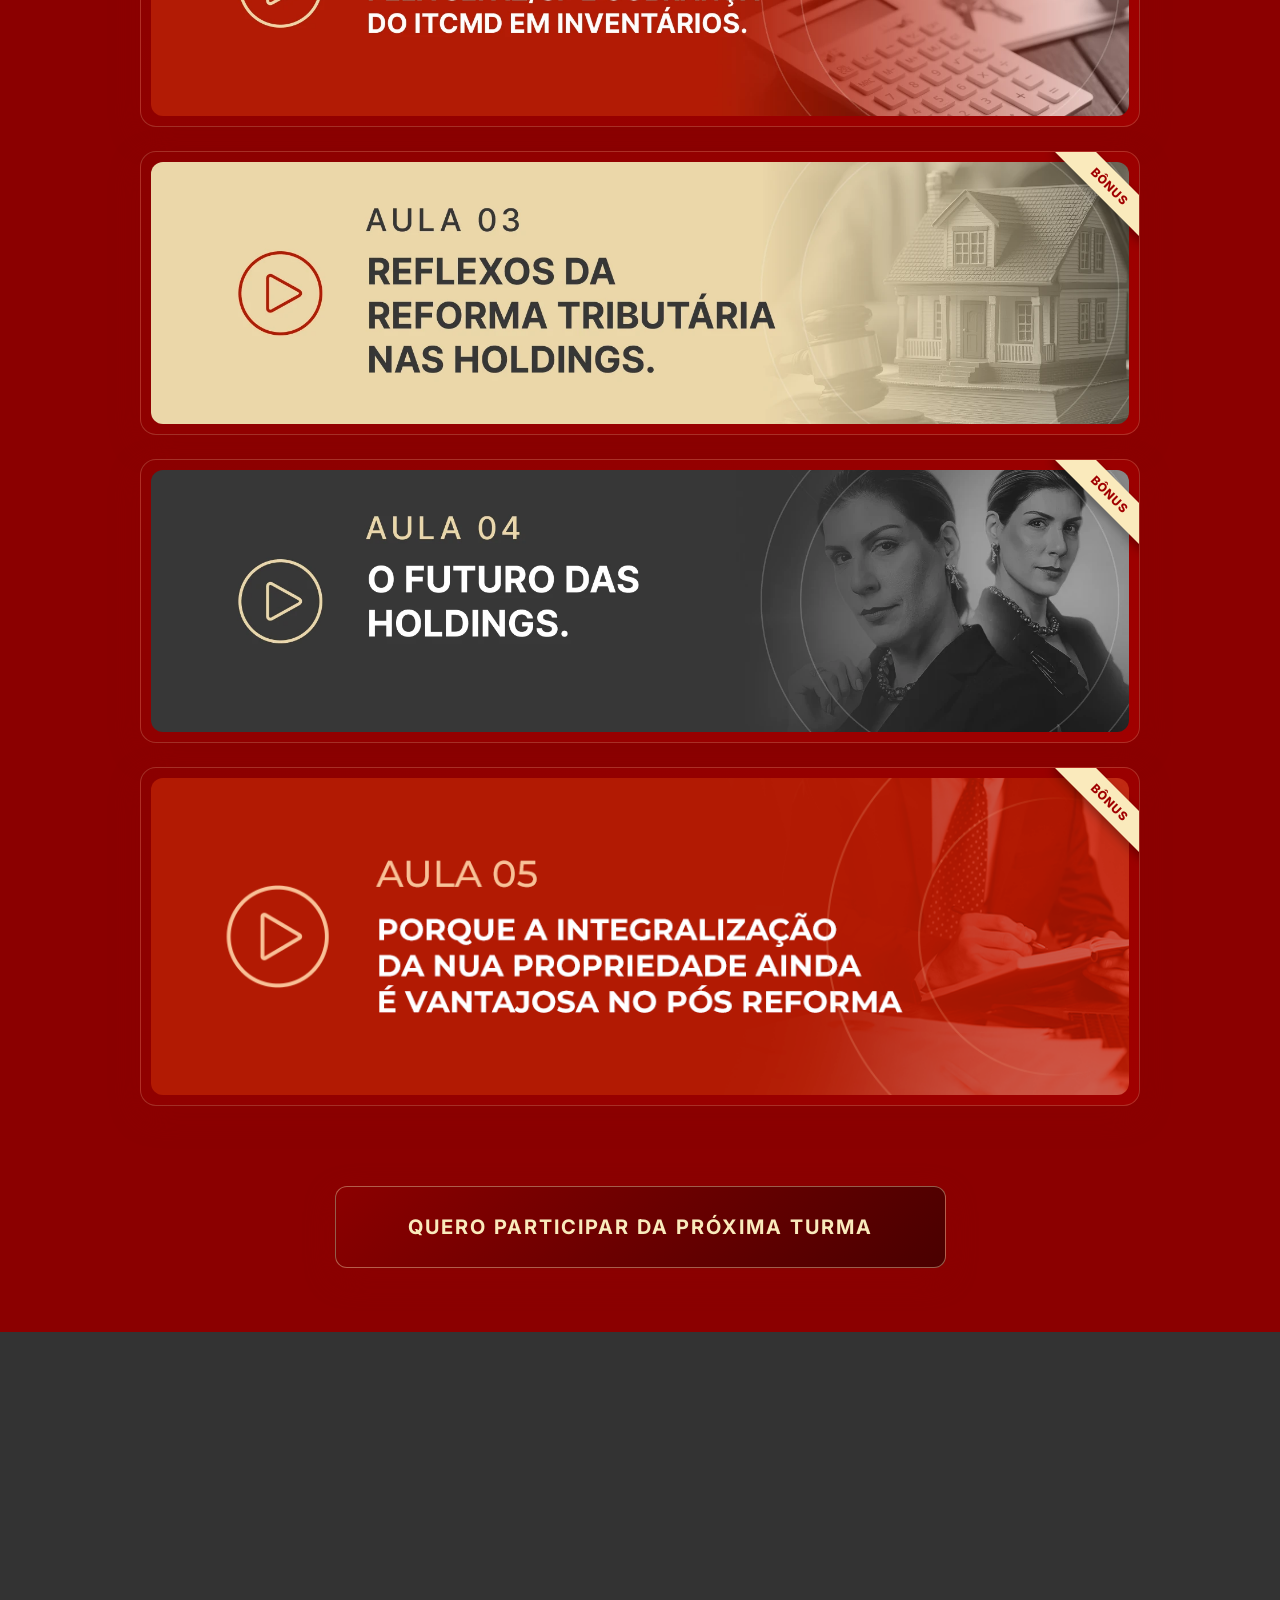
==== commit 2c0bd5ad: "feat: refinamentos de layout, responsividade e correções de texto" ====
--- a/index.html
+++ b/index.html
@@ -321,7 +321,7 @@
                                         d="M21 11.5a8.38 8.38 0 0 1-.9 3.8 8.5 8.5 0 0 1-7.6 4.7 8.38 8.38 0 0 1-3.8-.9L3 21l1.9-5.7a8.38 8.38 0 0 1-.9-3.8 8.5 8.5 0 0 1 4.7-7.6 8.38 8.38 0 0 1 3.8-.9h.5a8.48 8.48 0 0 1 8 8v.5z" />
                                 </svg>
                             </div>
-                            <h3>Acesso a Mentora</h3>
+                            <h3>Acesso à Mentora</h3>
                             <p>Acesso direto à Dra Mariana Arteiro para tirar dúvidas</p>
                         </div>
                     </div>
--- a/index.css
+++ b/index.css
@@ -3044,8 +3044,8 @@
 
     .mentor-bio {
         order: 1 !important;
-        margin-top: -50px !important;
-        /* Ajustado proporcionalmente */
+        margin-top: 20px !important;
+        /* Abaixado para mostrar mais a imagem da Dra. */
         margin-left: 15px !important;
         margin-right: 15px !important;
         position: relative !important;
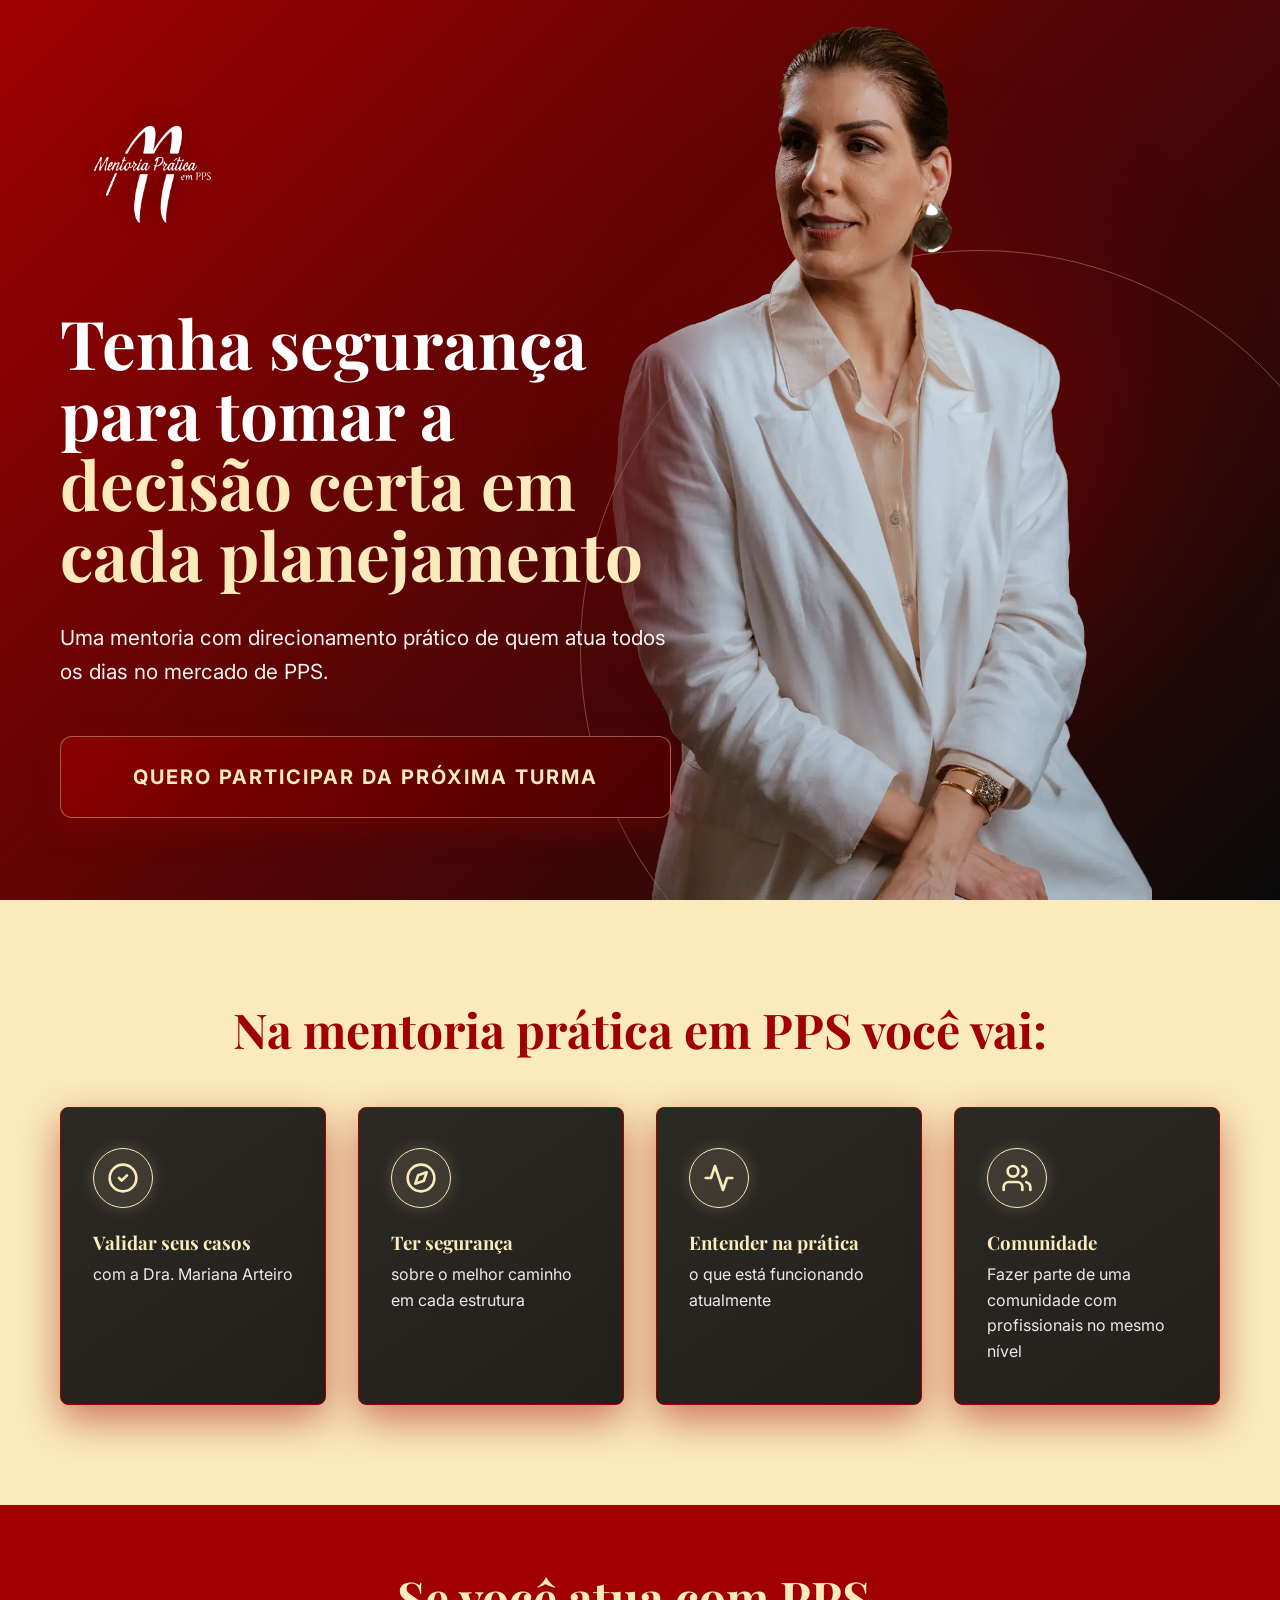
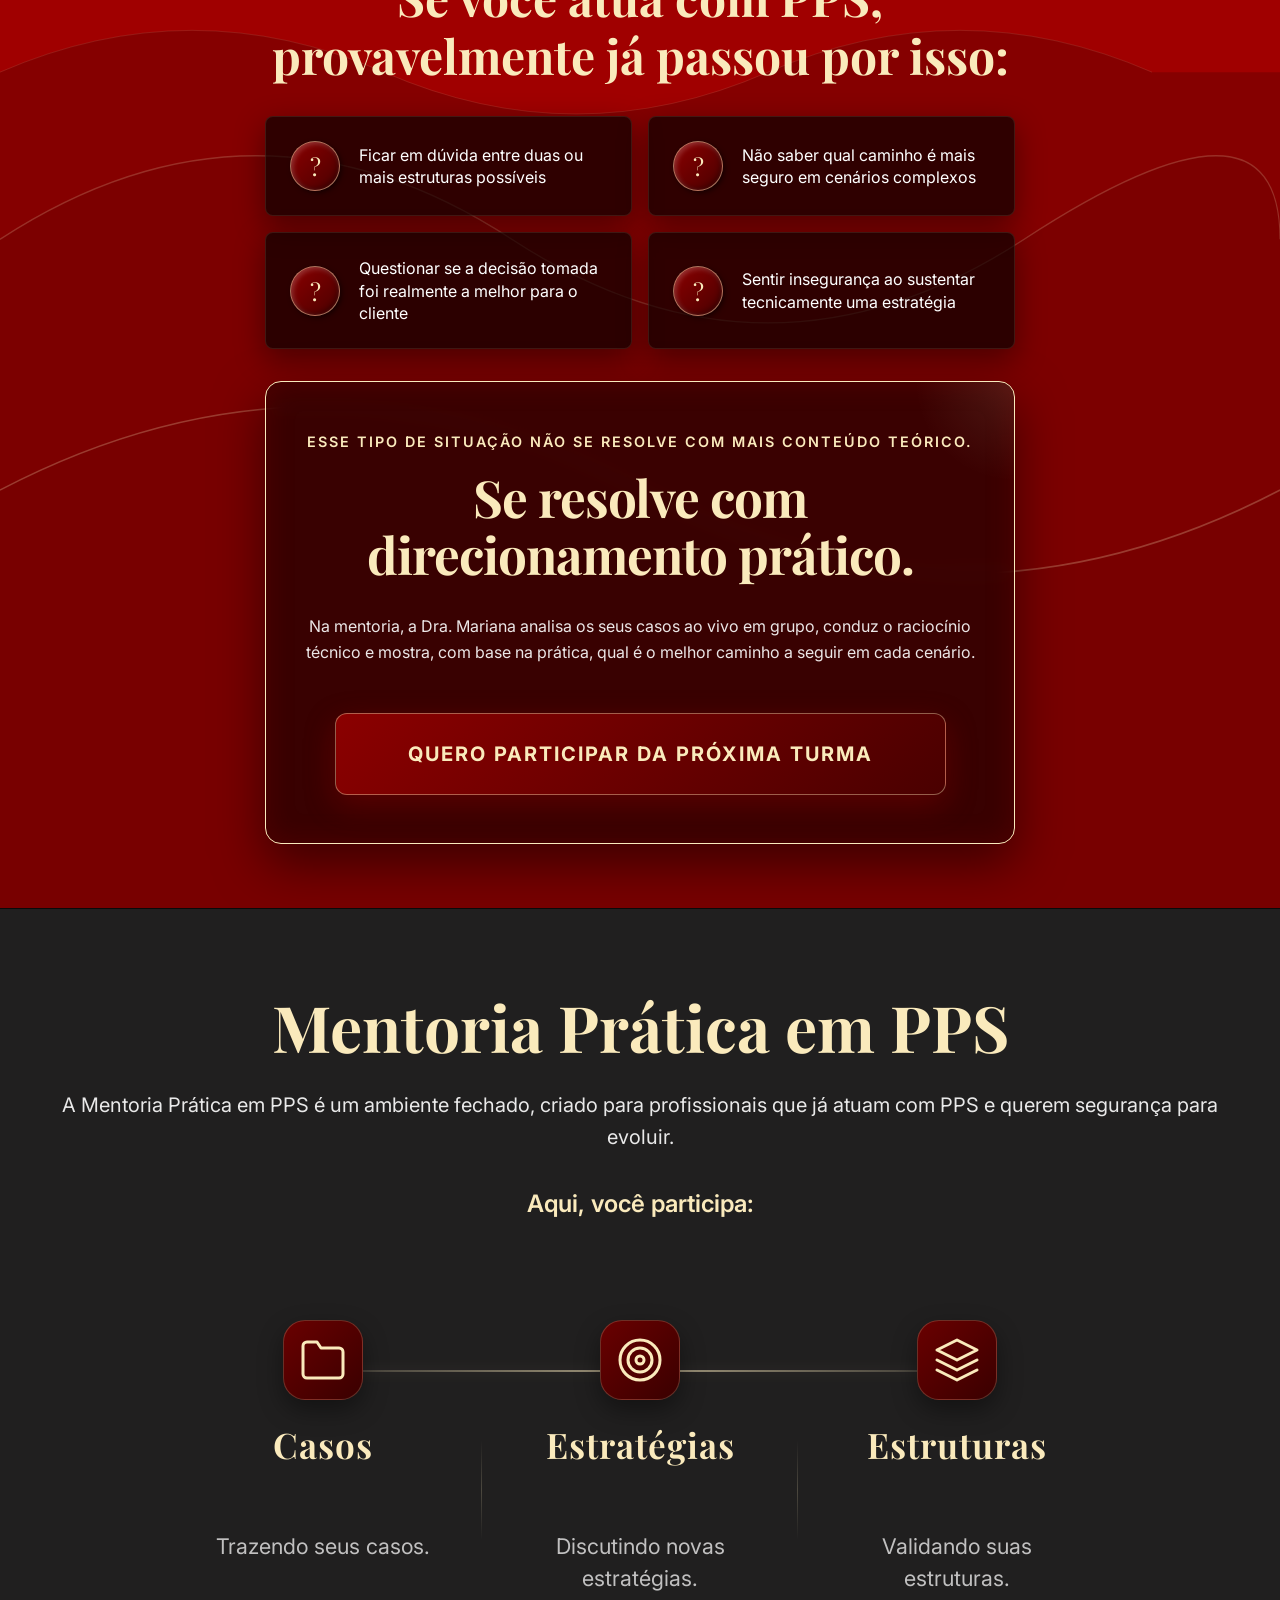
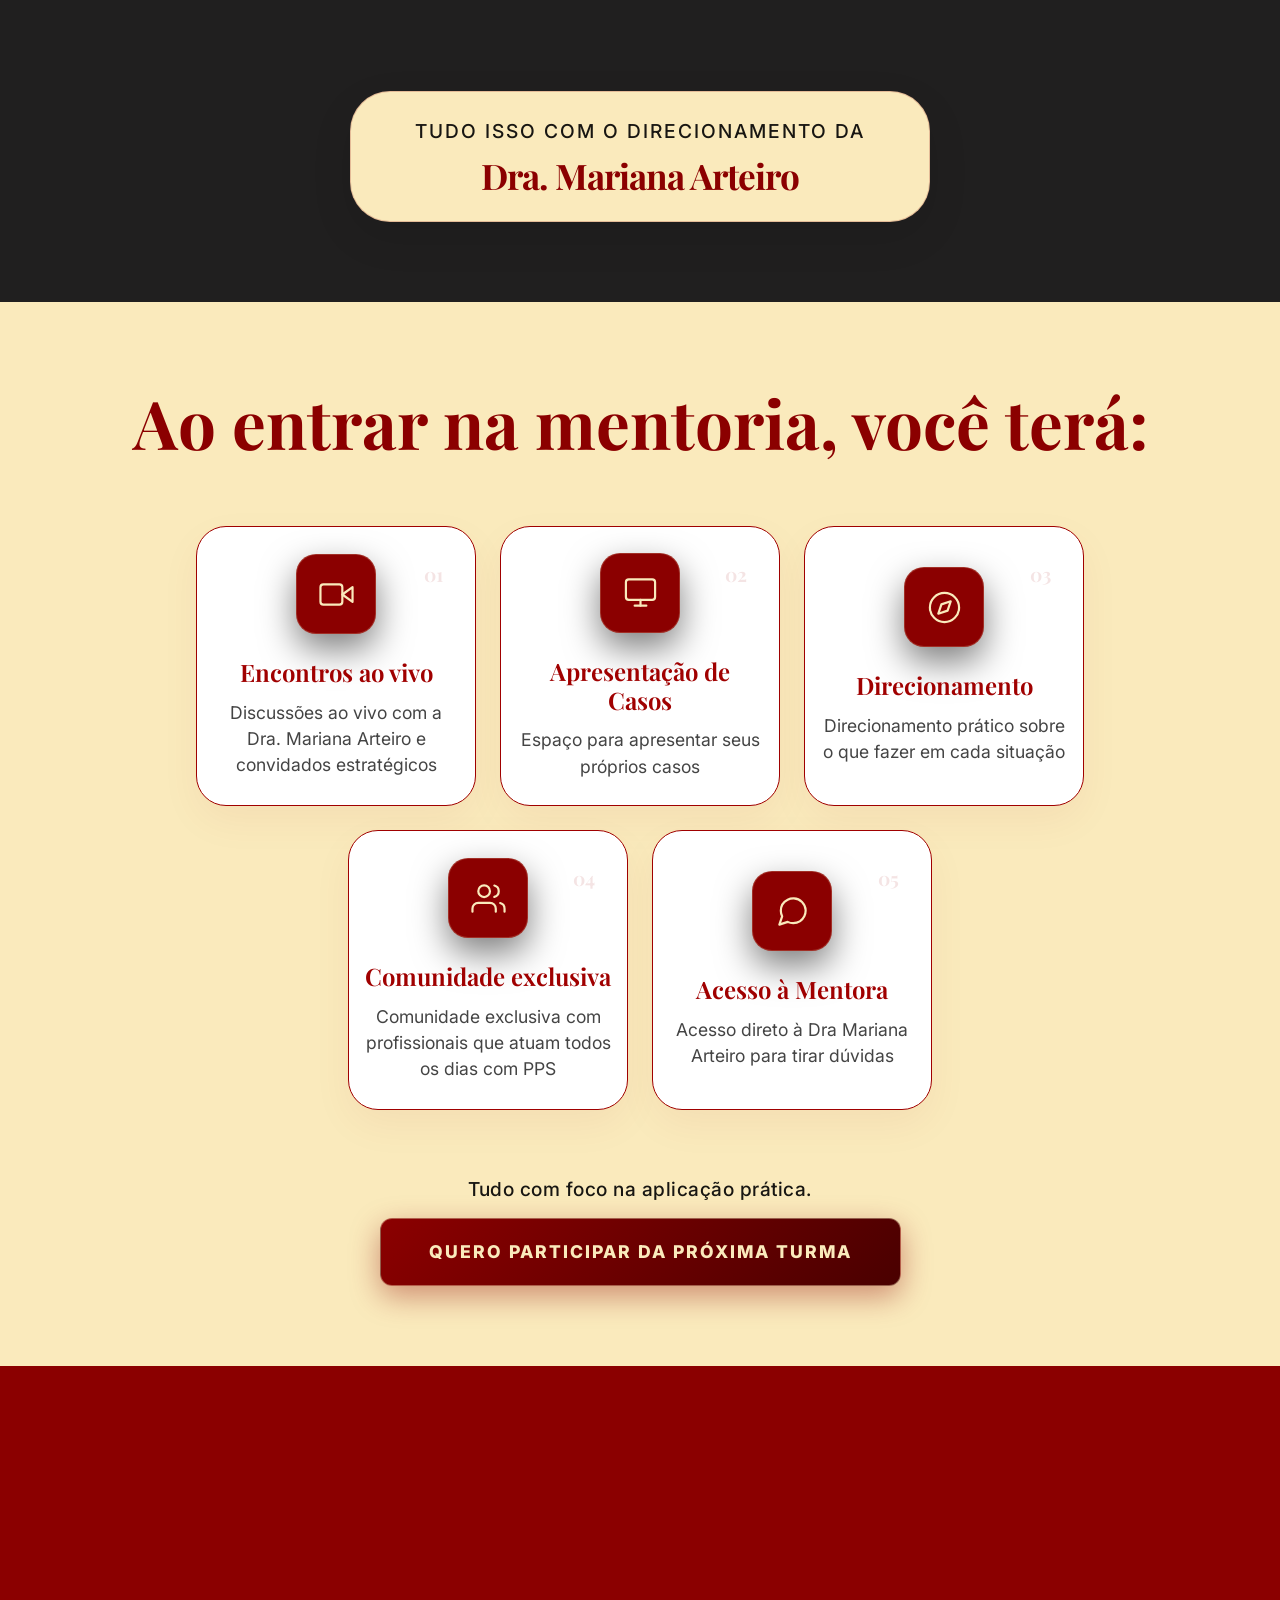
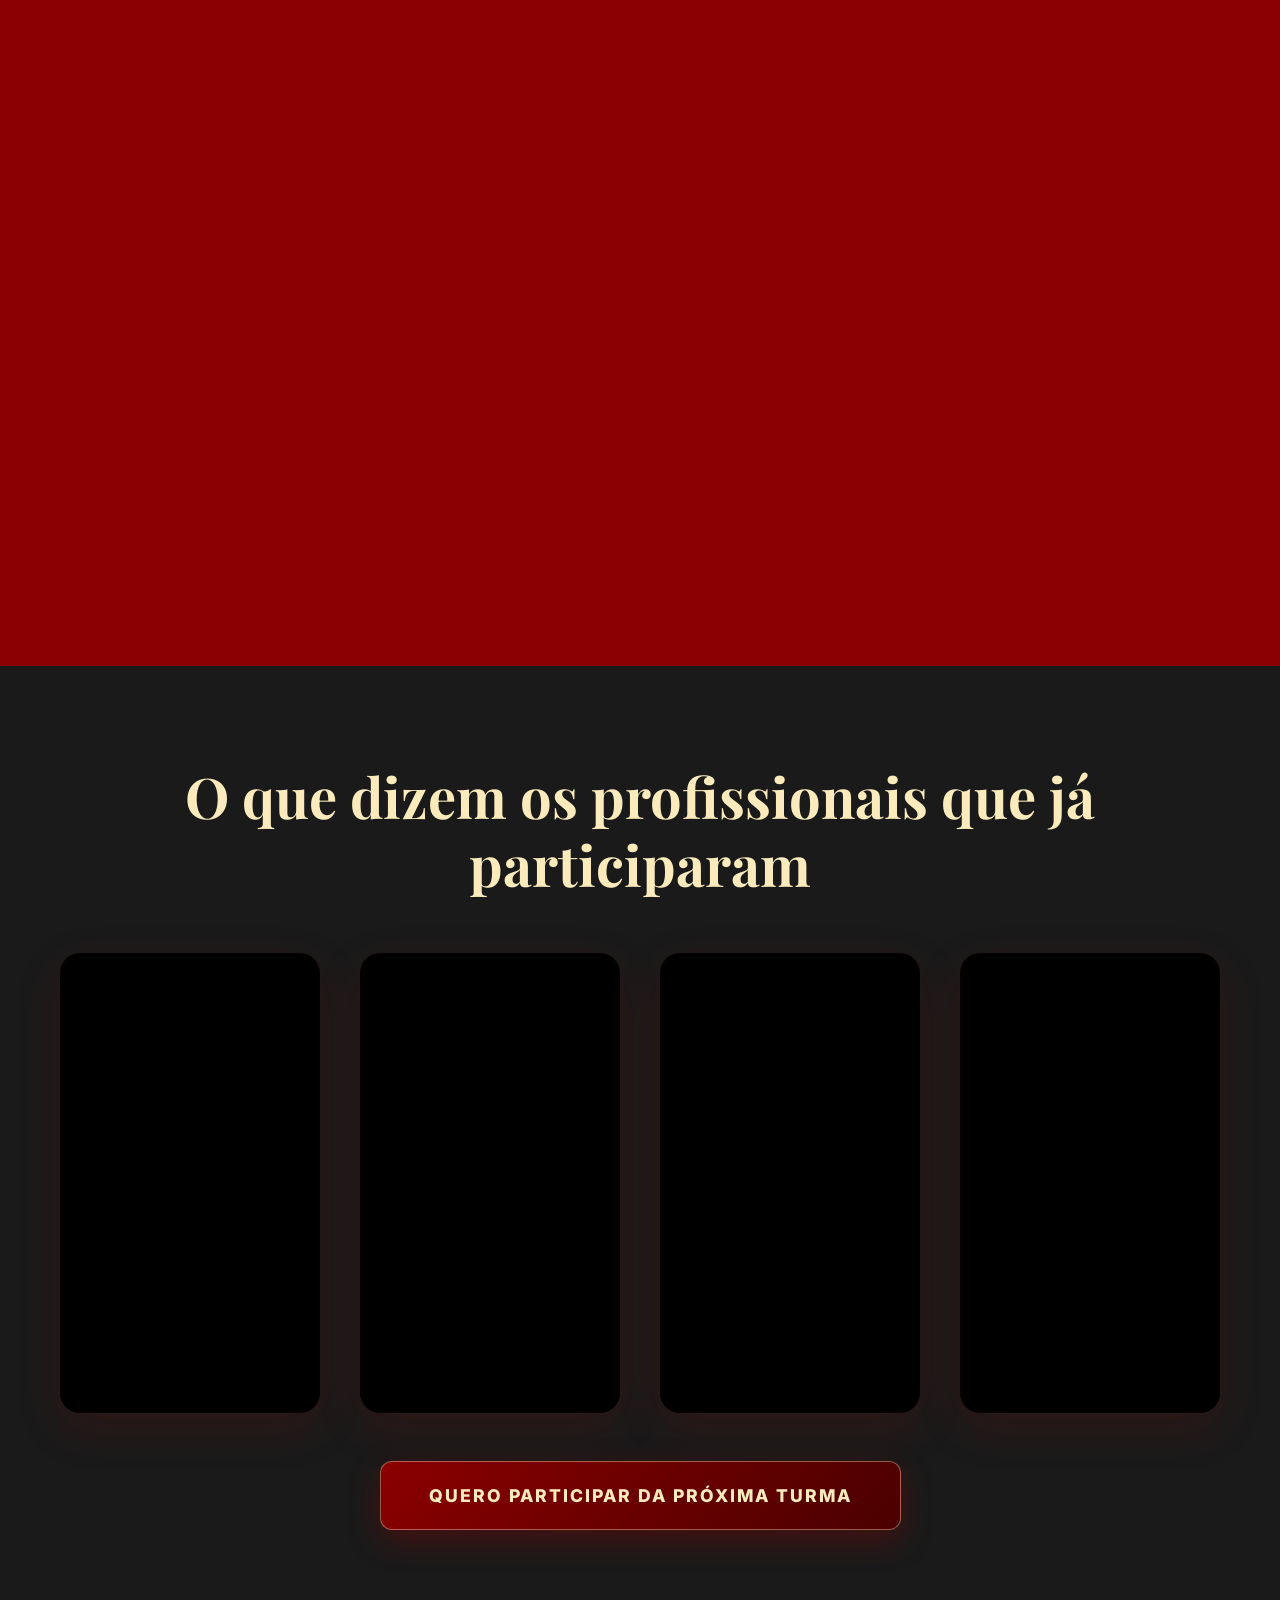
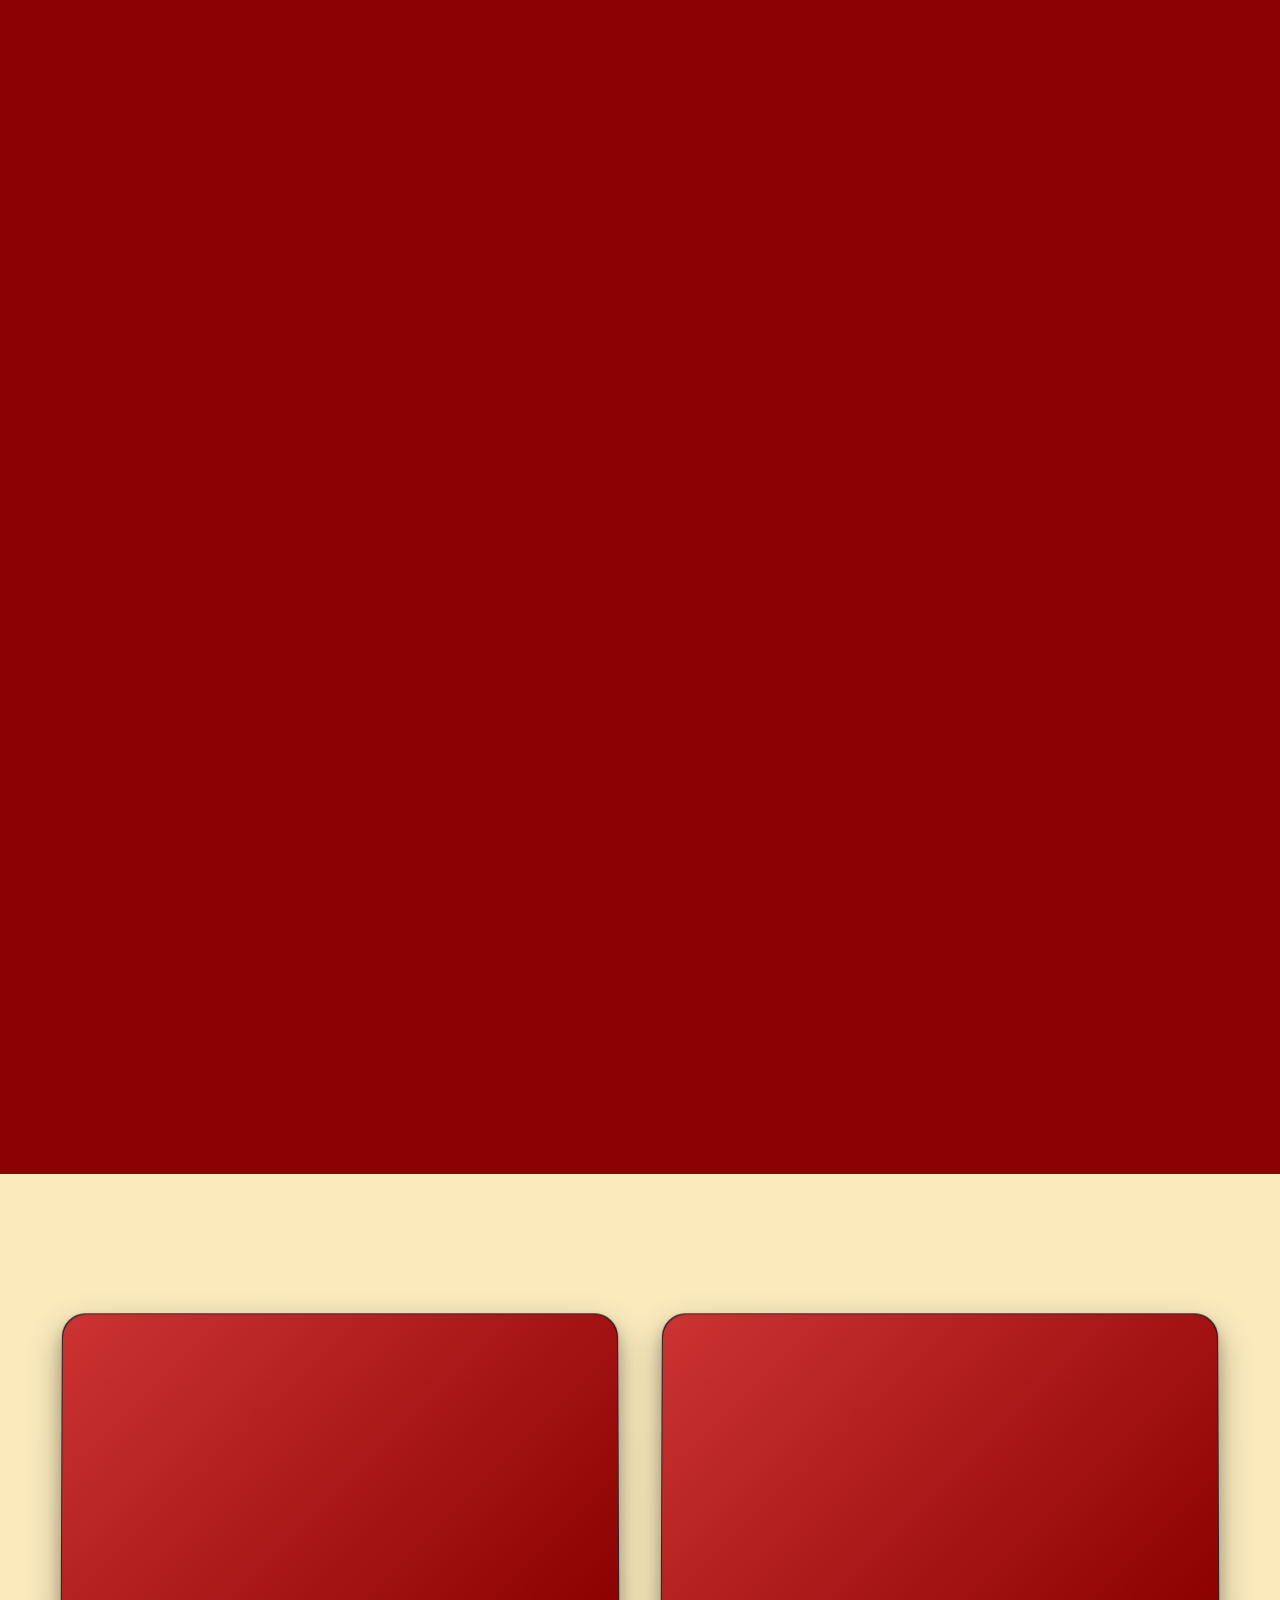
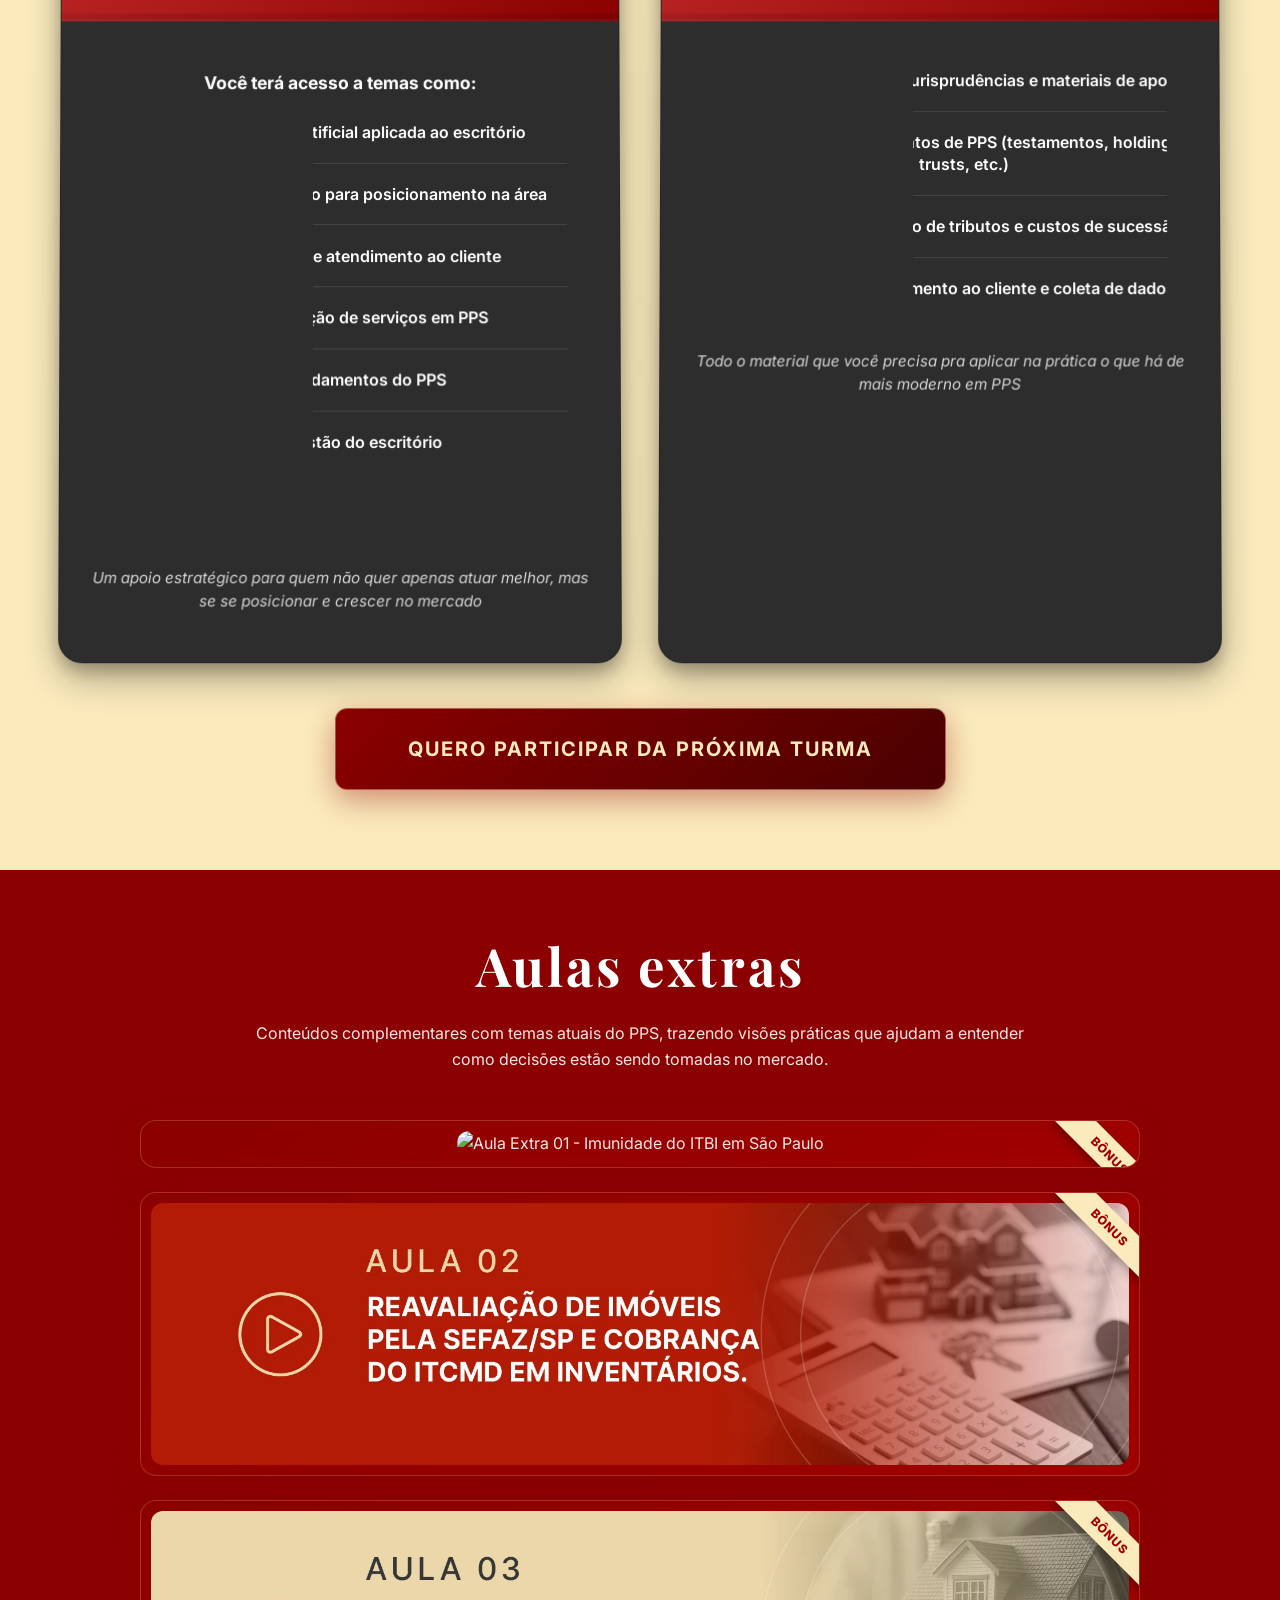
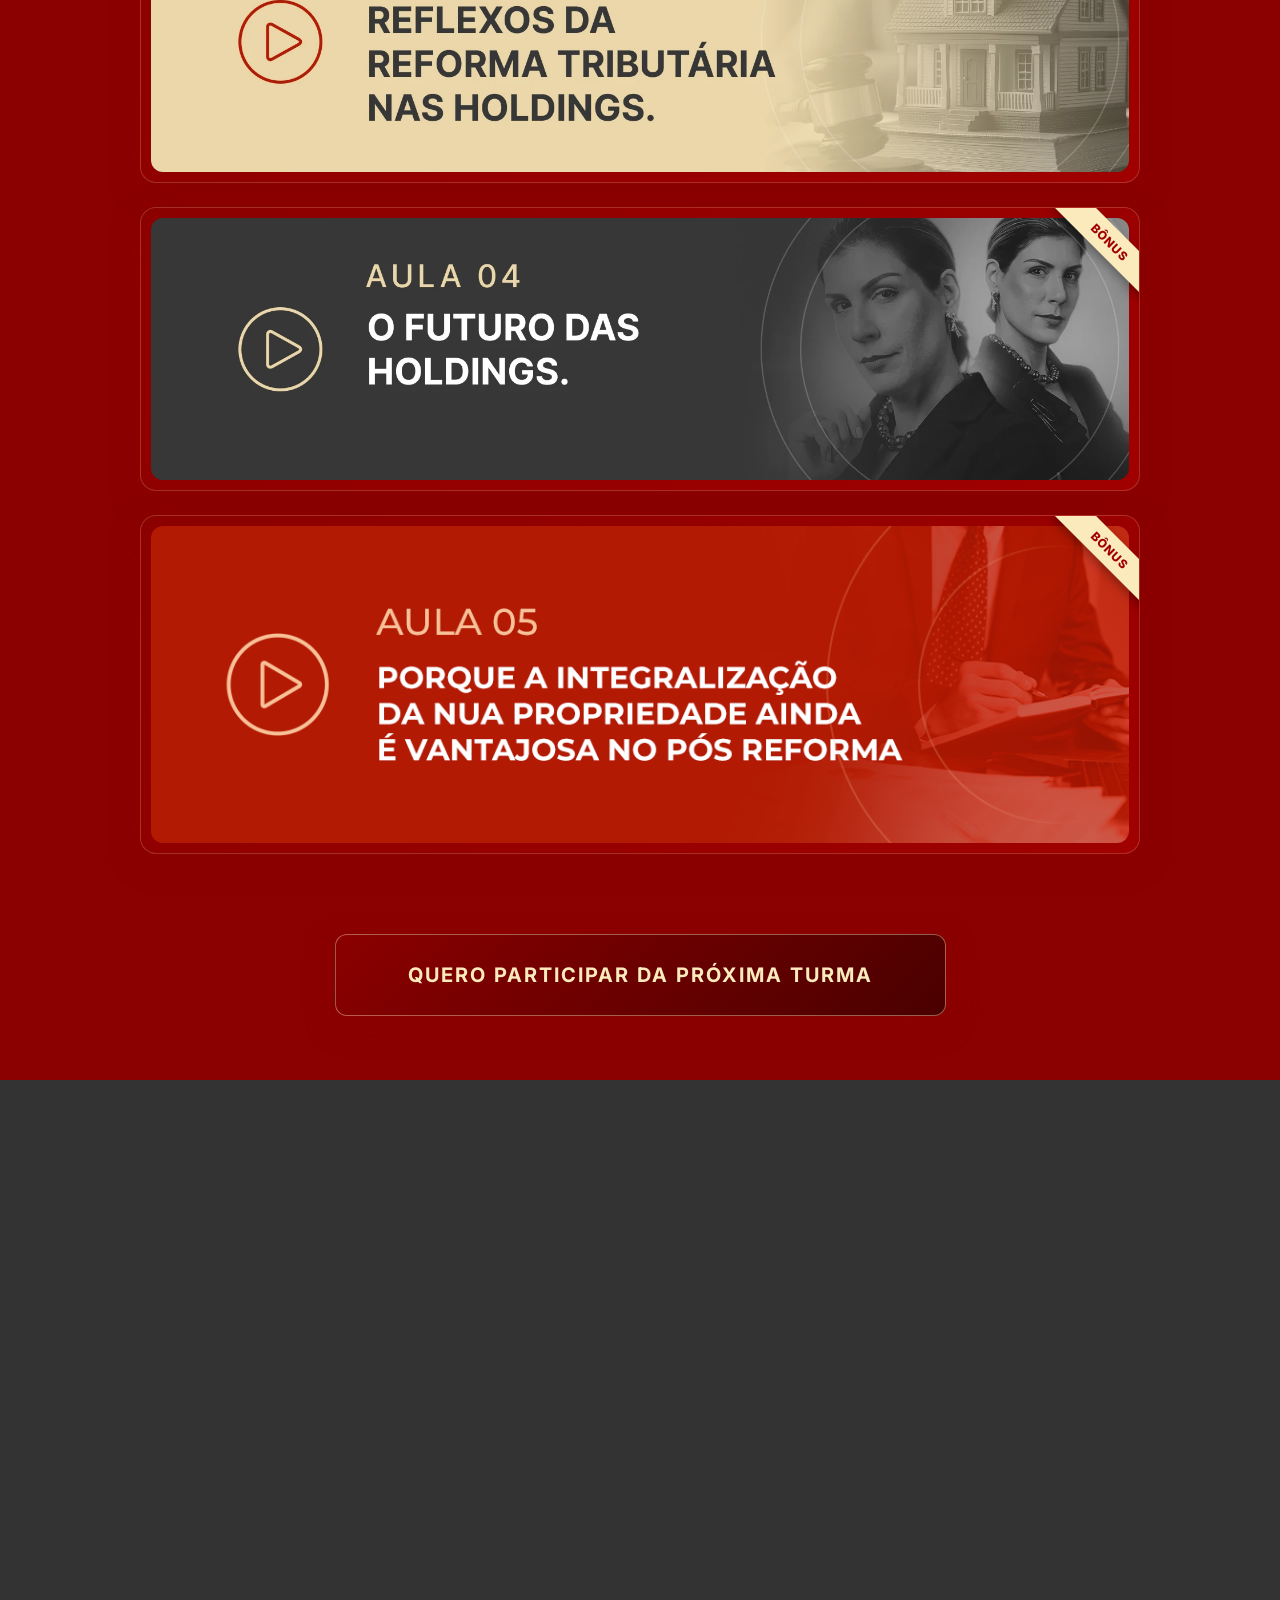
==== commit 09269f5d: "feat: atualizações de conteúdo, alinhamento de cards e novas imagens (v2.11)" ====
--- a/index.html
+++ b/index.html
@@ -531,23 +531,7 @@
                                         <h4 class="speaker-name">Adriana Pacheco</h4>
                                         <p class="speaker-theme">Estruturas internacionais de PPS: joint tenancy with
                                             rights of survivorship.</p>
-                                        <p class="speaker-cv">Sócia fundadora de Humberto Sanches e Associados, com mais
-                                            de 20 anos em planejamento patrimonial e sucessório. Reconhecida por
-                                            rankings como Chambers, Legal 500 e Leaders League.</p>
-                                    </div>
-                                </div>
-                            </div>
-                            <!-- 2. Alessandro Meliso -->
-                            <div class="swiper-slide" data-name="Alessandro Meliso">
-                                <div class="speaker-card">
-                                    <span class="bonus-tag">BÔNUS</span>
-                                    <img src="assets/palestrantes/alessandro-meliso.webp" alt="Alessandro Meliso"
-                                        class="speaker-img" loading="lazy">
-                                    <div class="speaker-info">
-                                        <h4 class="speaker-name">Alessandro Meliso</h4>
-                                        <p class="speaker-theme">A definir</p>
-                                        <p class="speaker-cv">Ex-Juiz de Direito por mais de 21 anos. Mestre em Ciências
-                                            Jurídicas pela Faculdade de Direito Universidade Clássica de Lisboa.</p>
+                                        <p class="speaker-cv">Sócia fundadora de Humberto Sanches e Associados. Mais de 20 anos de atuação em PPS. Reconhecida por Chambers, Legal 500 e Leaders League.</p>
                                     </div>
                                 </div>
                             </div>
@@ -948,6 +932,8 @@
                                 <li>Planilhas de simulação de tributos e custos de sucessão</li>
                                 <li>Checklists de atendimento ao cliente e coleta de dados</li>
                             </ul>
+                            <p style="color: rgba(255, 255, 255, 0.8); margin-top: 2rem; font-size: 0.95rem; line-height: 1.5; font-style: italic;">
+                                Todo o material que você precisa pra aplicar na prática o que há de mais moderno em PPS</p>
                         </div>
                     </div>
                 </div>
@@ -973,9 +959,9 @@
                         <div class="extra-card">
                             <span class="bonus-tag">BÔNUS</span>
                             <picture>
-                                <source media="(max-width: 768px)" srcset="assets/aulas-extras/extra-1-mobile.webp">
-                                <img src="assets/aulas-extras/extra-1.webp"
-                                    alt="Aula Extra sobre Planejamento Sucessório" class="extra-img" loading="lazy">
+                                <source media="(max-width: 768px)" srcset="assets/aulas-extras/Aula-01.png">
+                                <img src="assets/aulas-extras/Aula-01.png"
+                                    alt="Aula Extra 01 - Imunidade do ITBI em São Paulo" class="extra-img" loading="lazy">
                             </picture>
                         </div>
                         <div class="extra-card">
--- a/index.css
+++ b/index.css
@@ -1977,11 +1977,16 @@
 .checkout-header {
     background: linear-gradient(135deg, #cc3333, #8b0000);
     padding: 2.8rem 2rem;
-    /* Reduzido em ~30% */
     color: #FAEABC;
     text-align: center;
     border-bottom: 2px solid rgba(0, 0, 0, 0.2);
     position: relative;
+    /* Alinhamento de altura entre cards */
+    min-height: 310px;
+    display: flex;
+    flex-direction: column;
+    justify-content: center;
+    align-items: center;
 }
 
 .checkout-header::after {
@@ -2566,7 +2571,7 @@
 .checkout-header {
     position: relative;
     z-index: 10;
-    min-height: 210px;
+    min-height: 310px;
     display: flex;
     flex-direction: column;
     justify-content: center;
@@ -2768,8 +2773,8 @@
         /* Alinhado ao topo do container flex */
         position: relative !important;
         z-index: 5 !important;
-        padding: 40px 20px !important;
-        /* EspaÃ§amento extra para nÃ£o grudar na imagem */
+        padding: 10px 20px !important;
+        /* Reduzido para o texto começar logo abaixo da imagem */
     }
 
     .hero-content {
